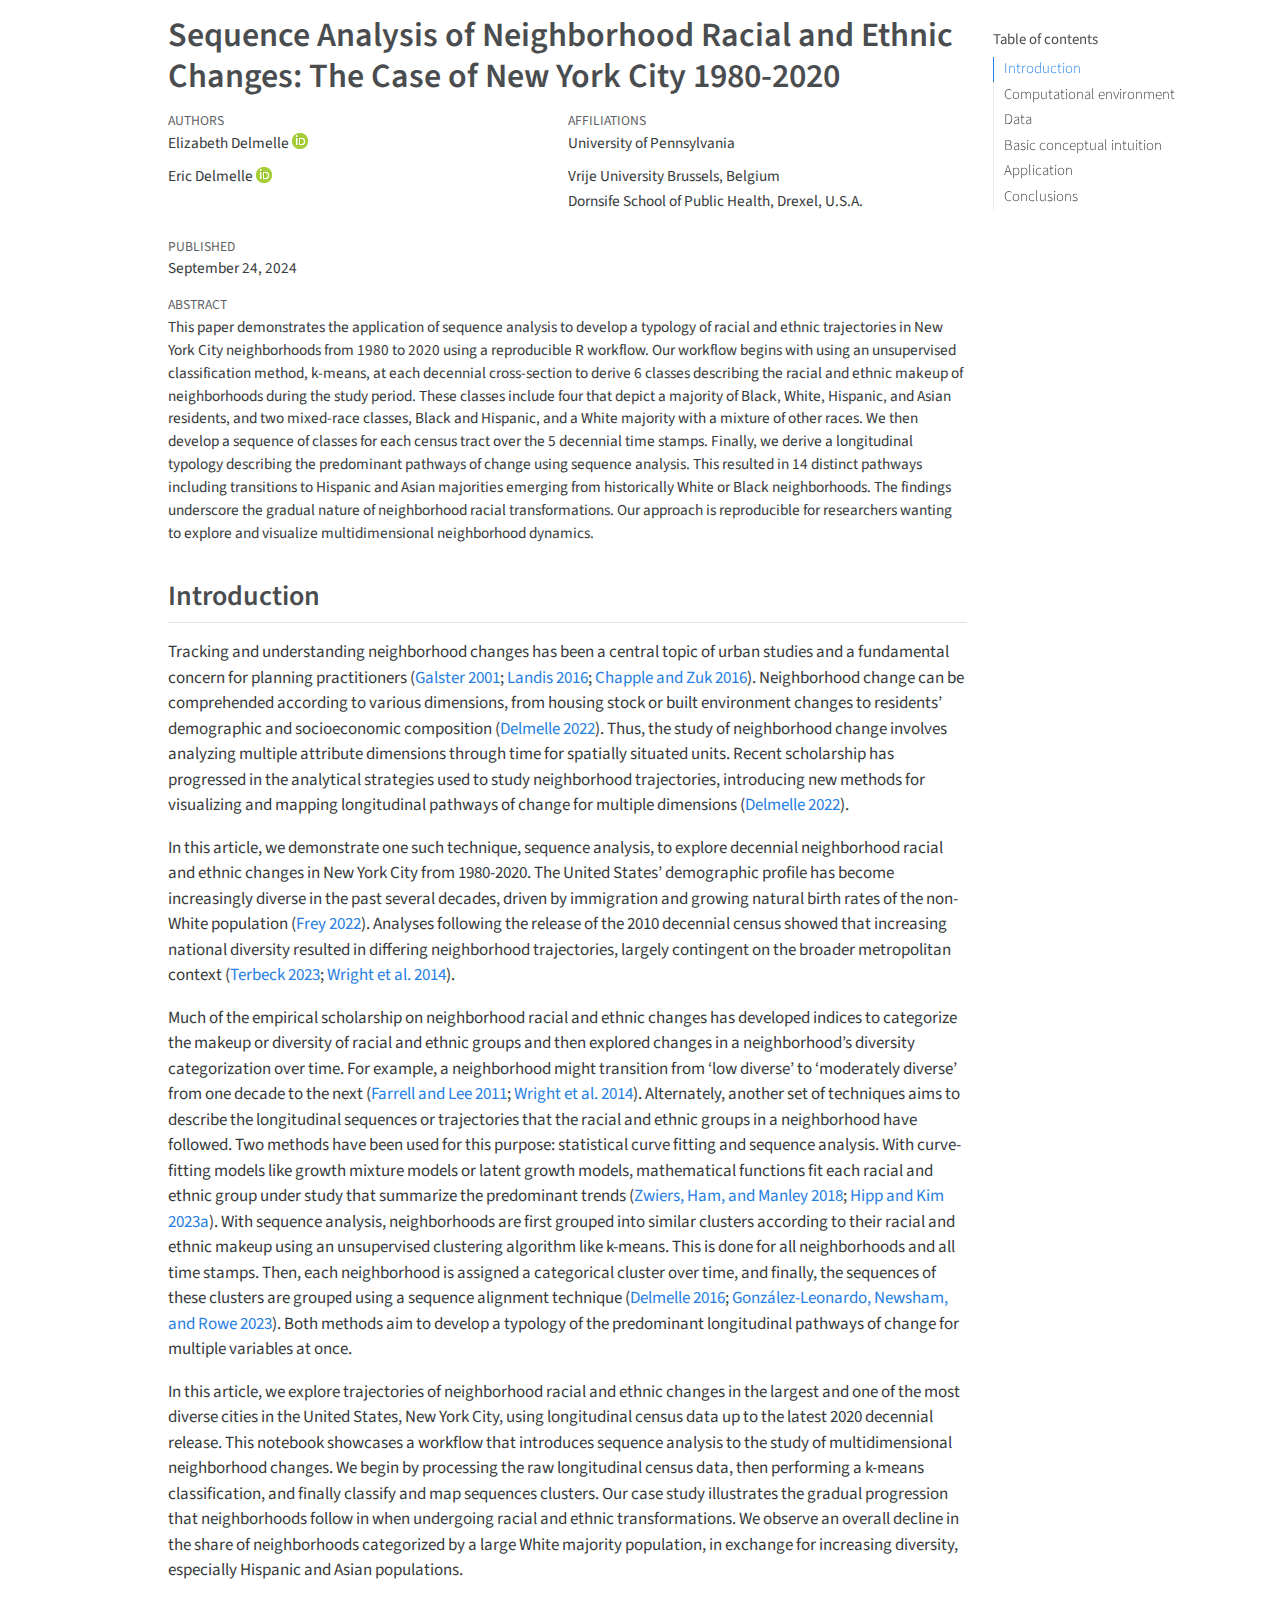
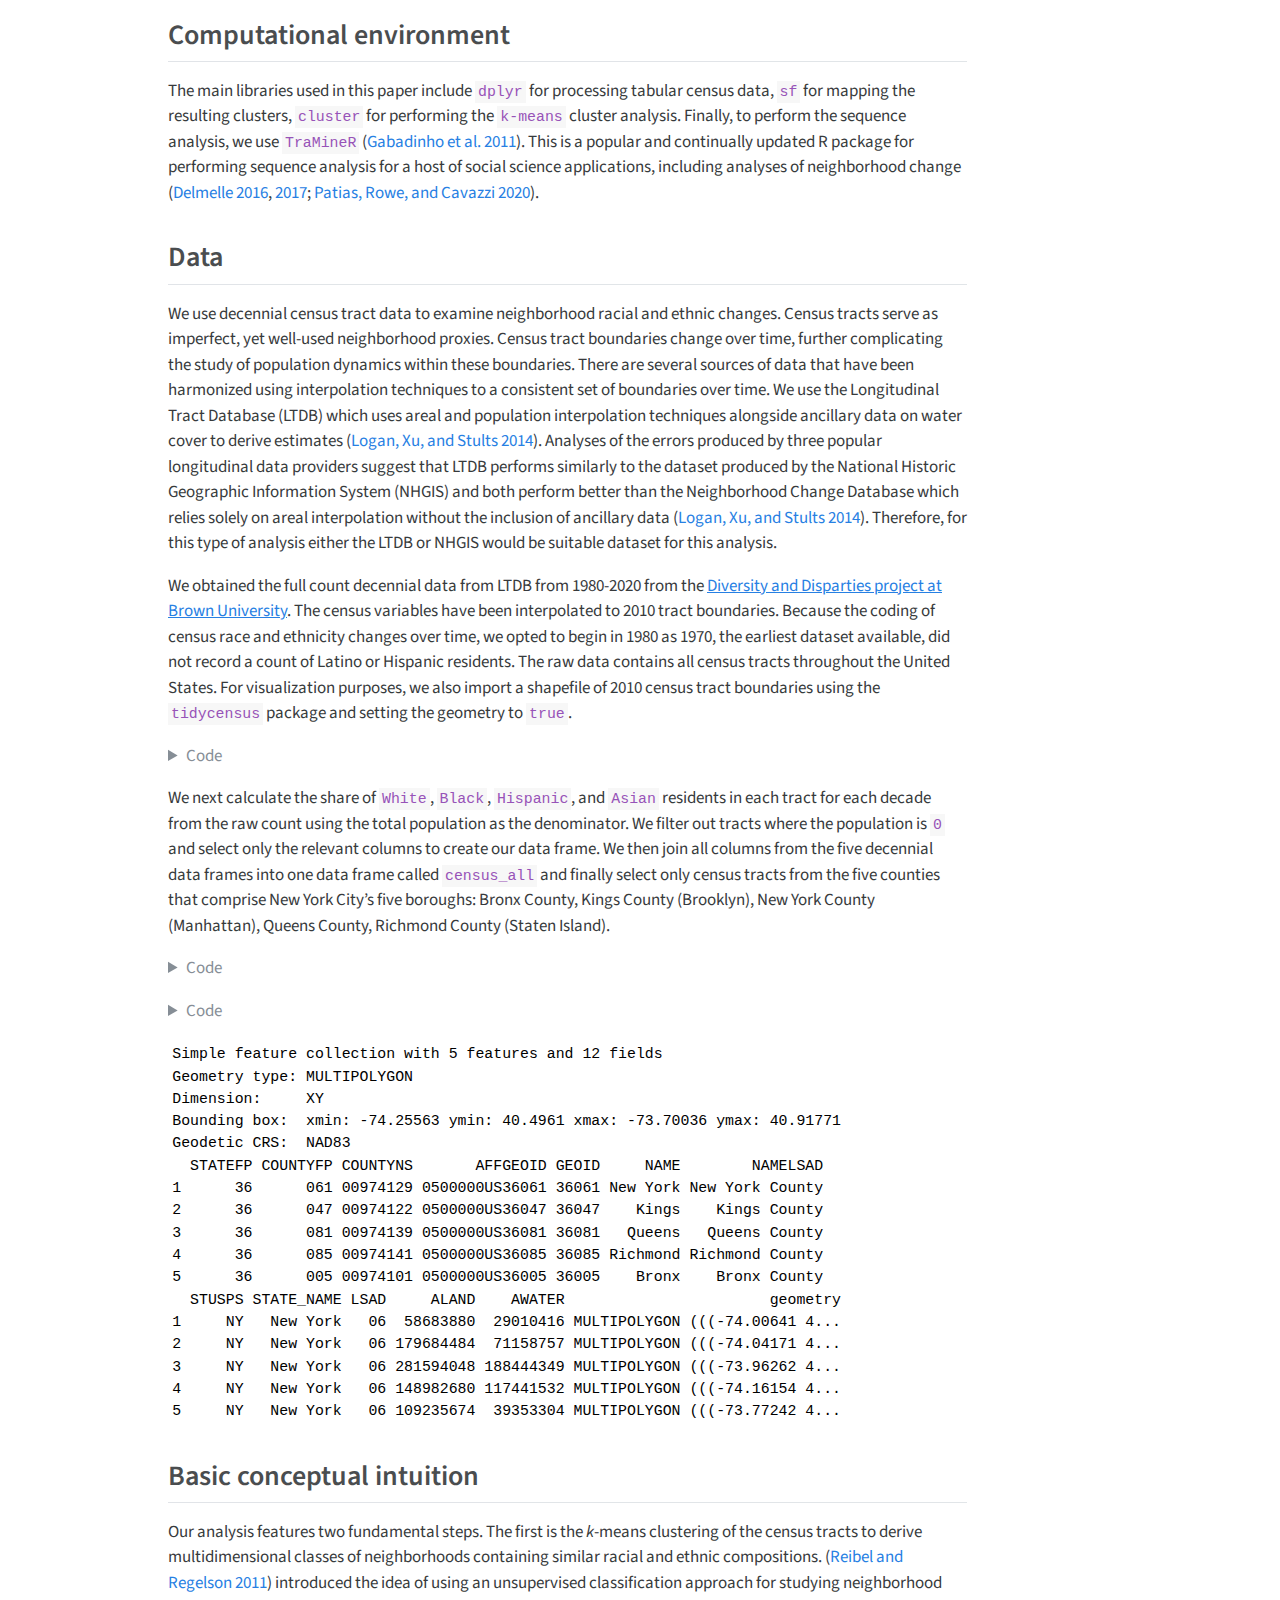
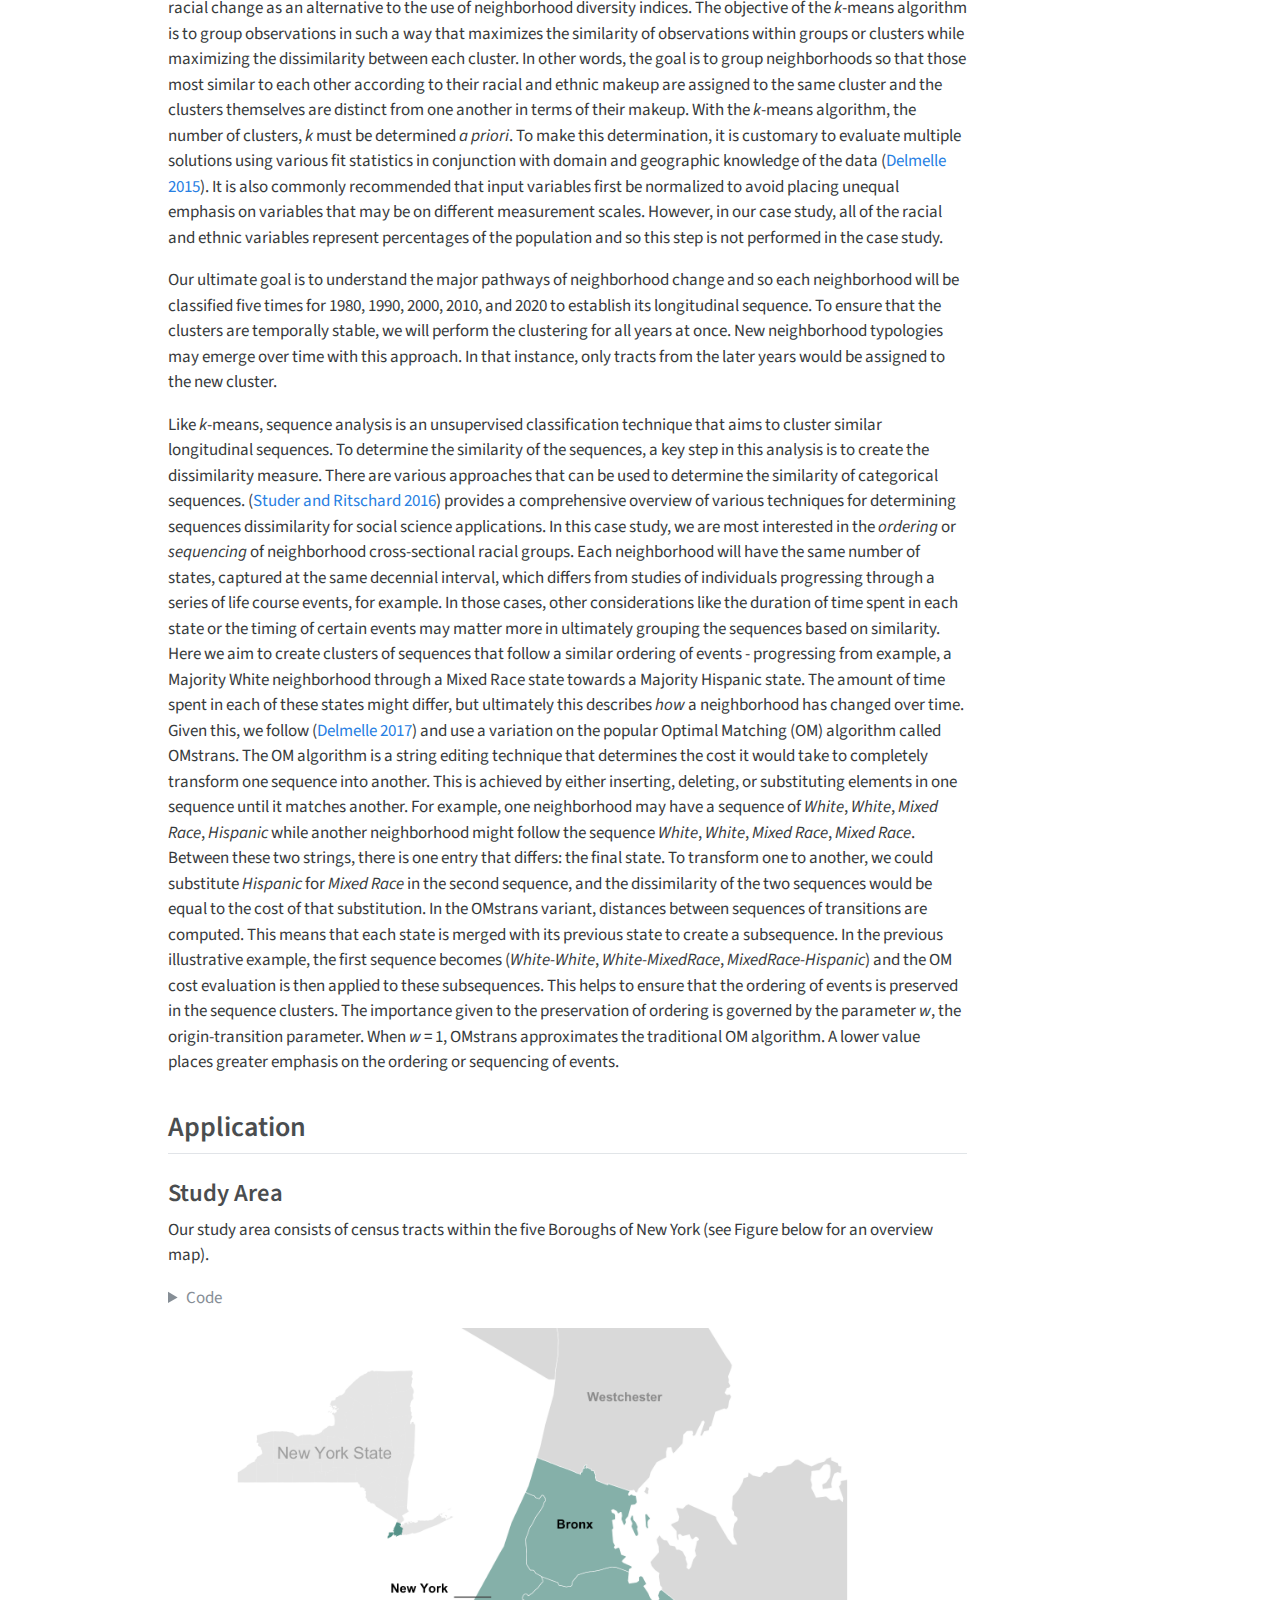
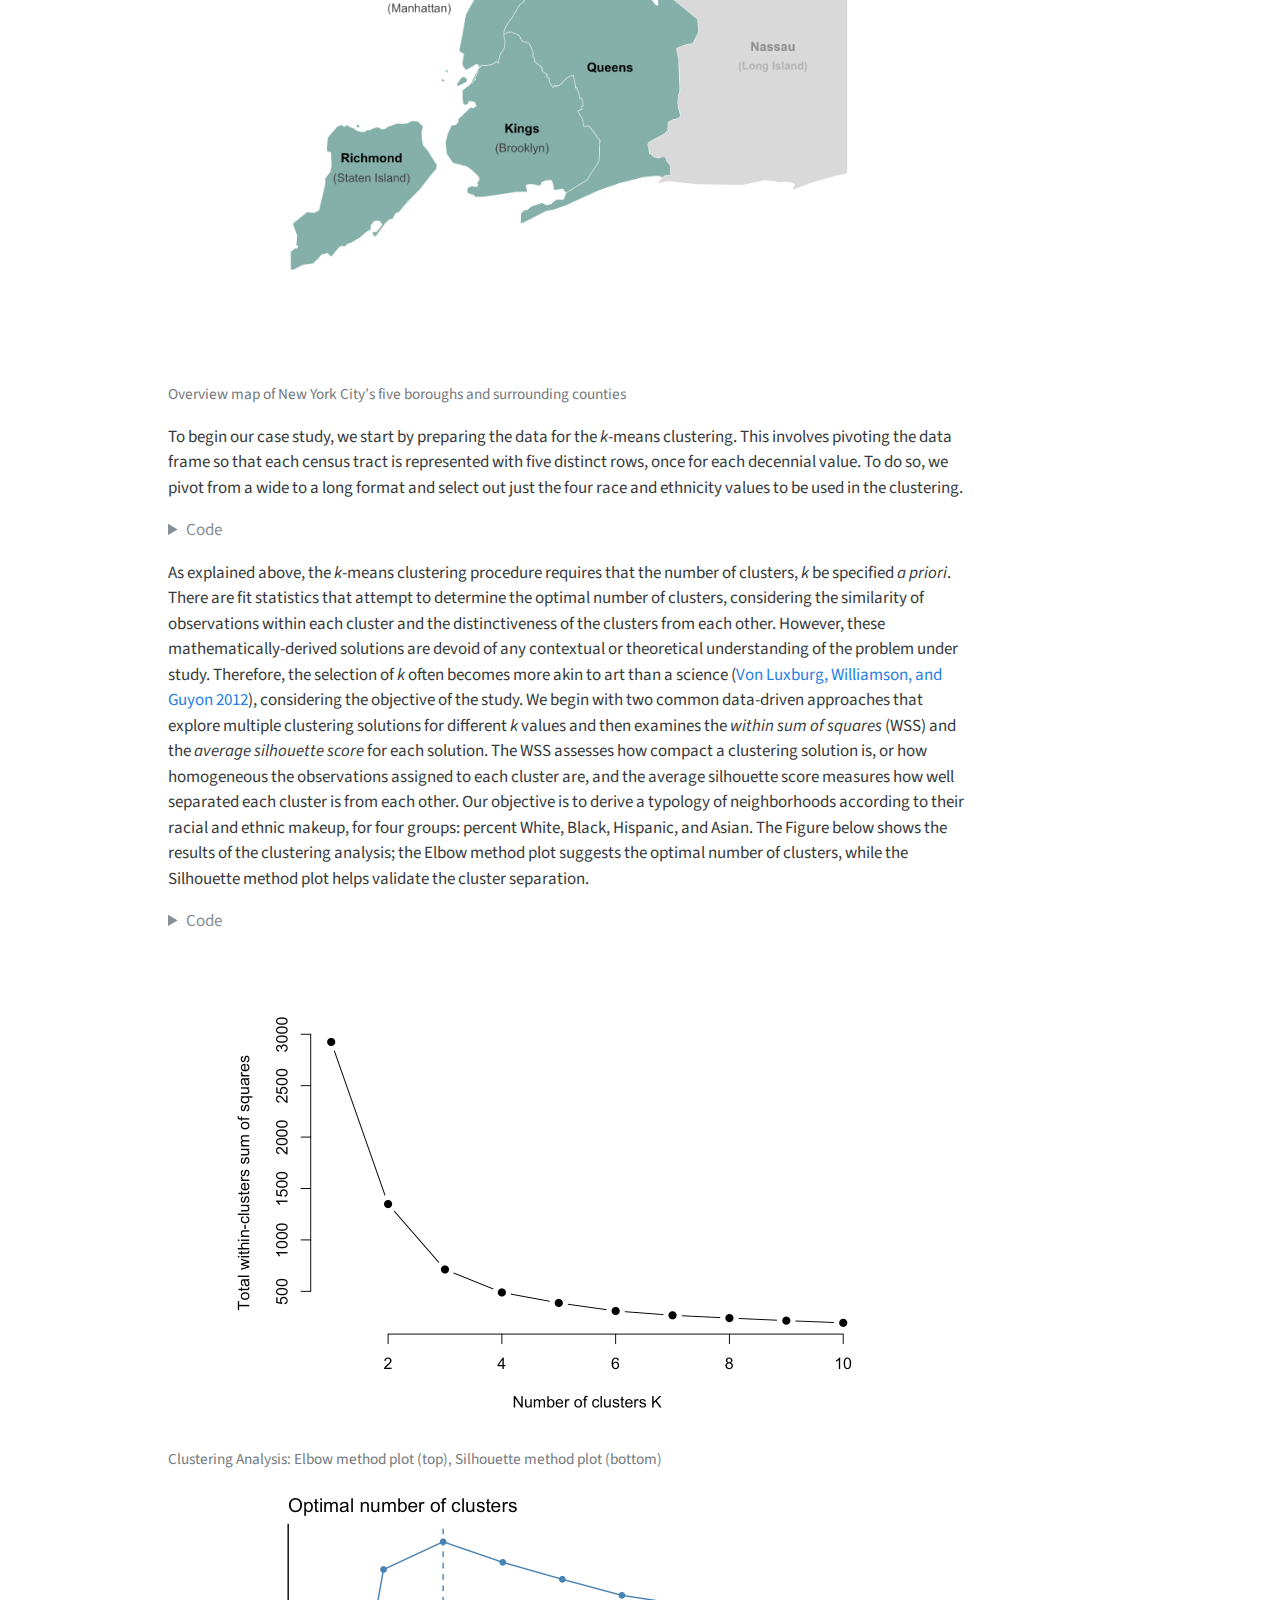
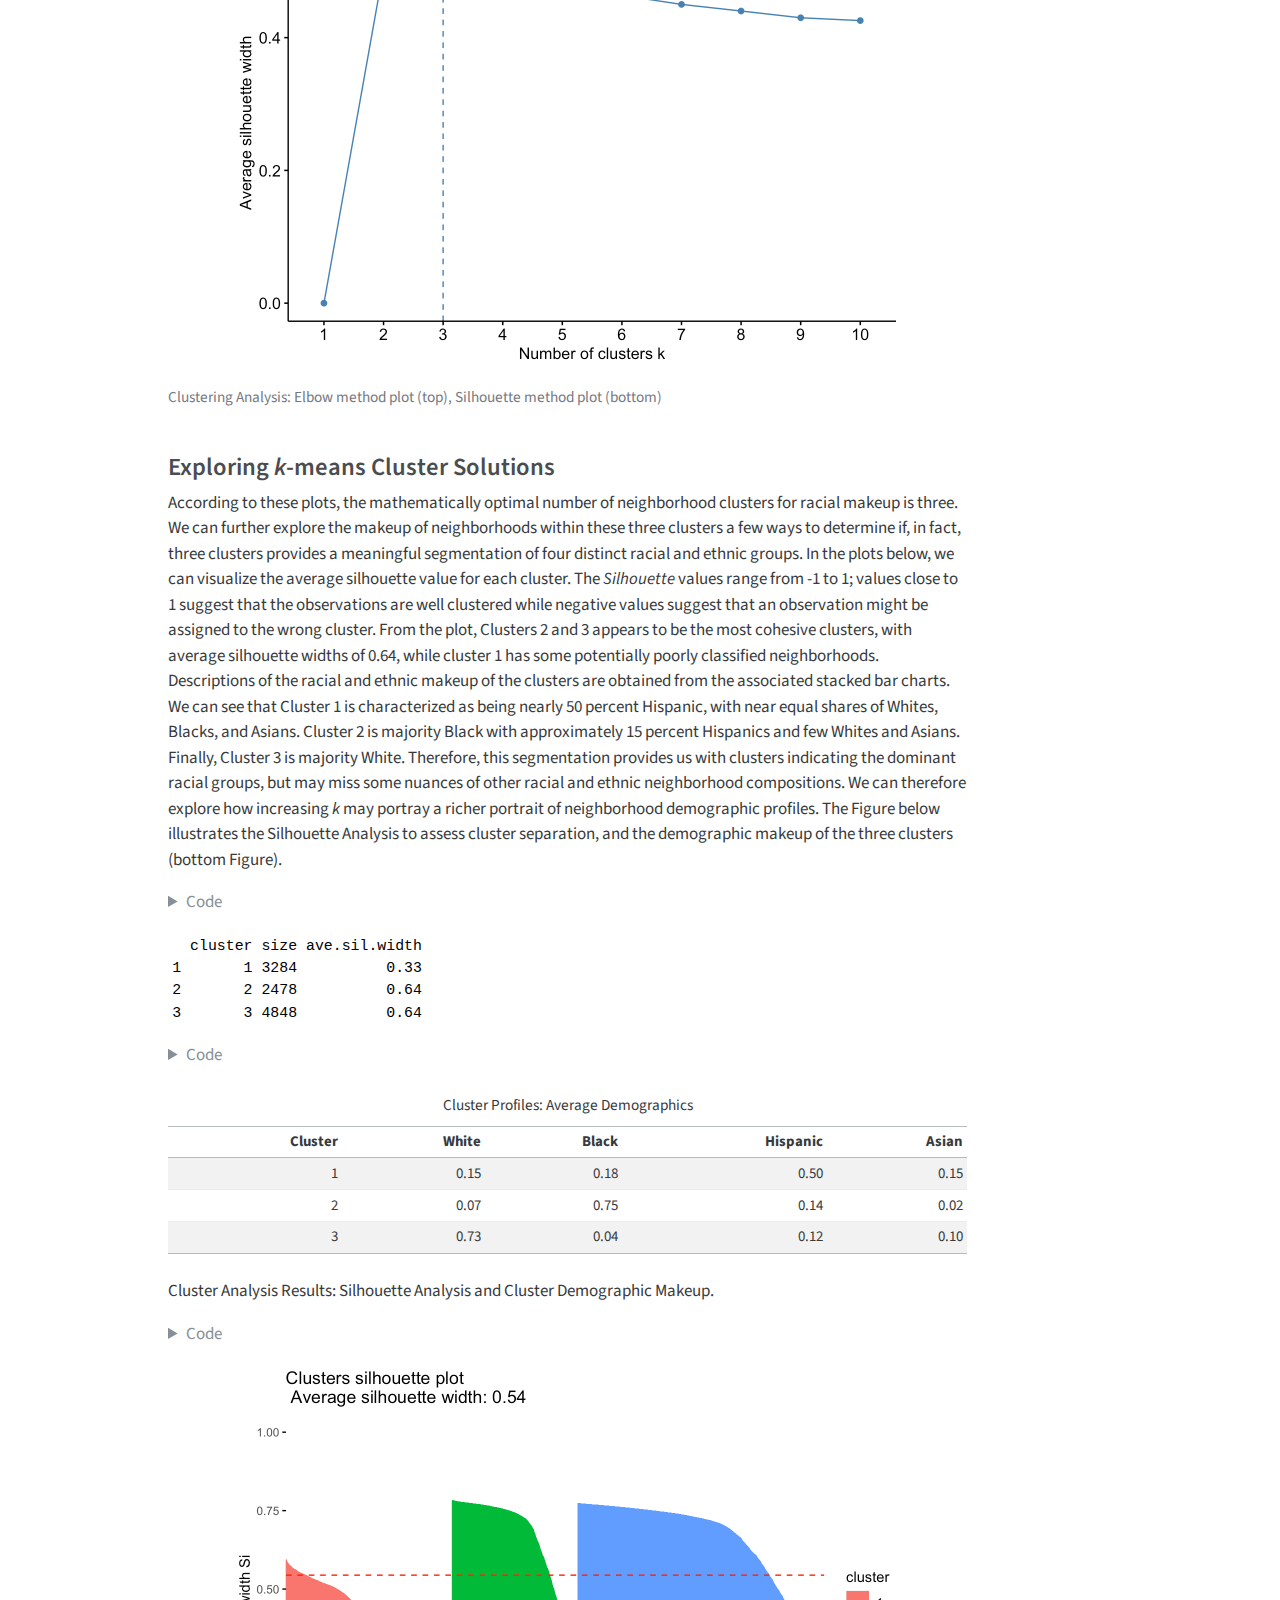
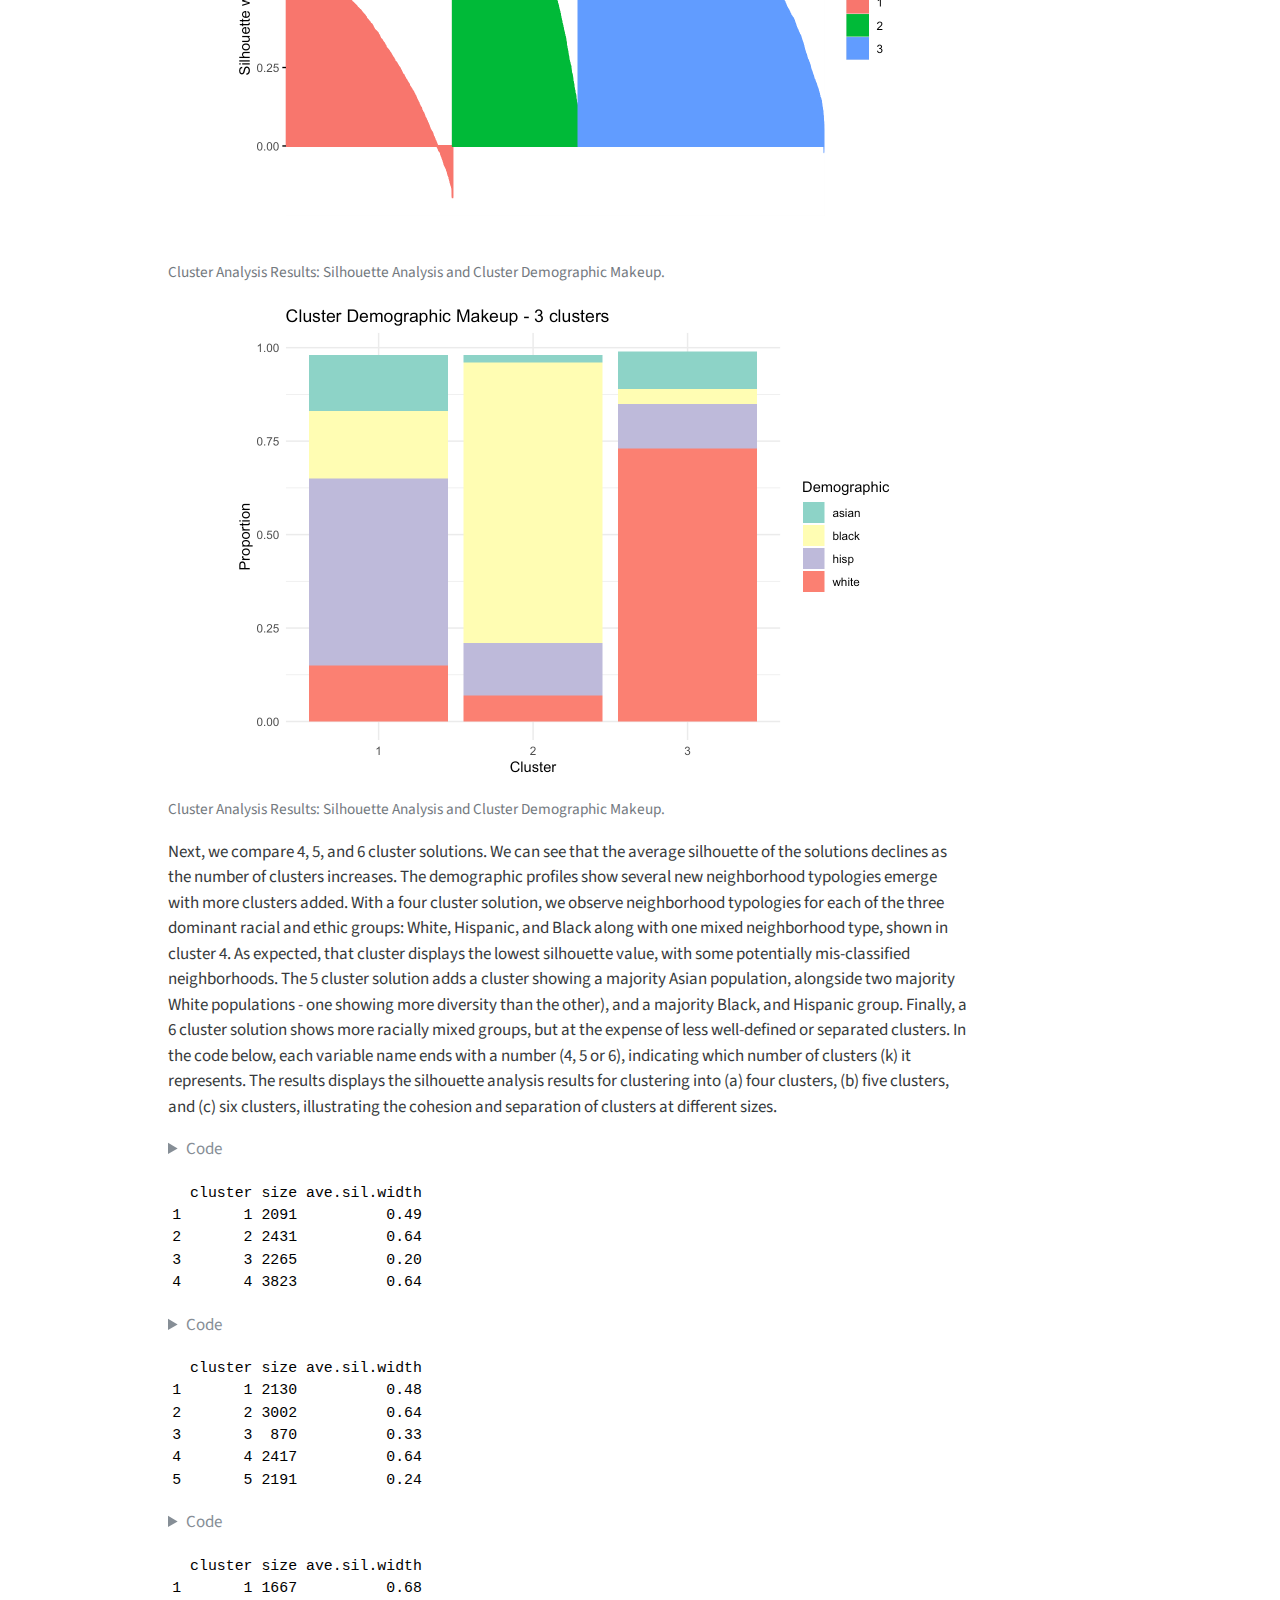
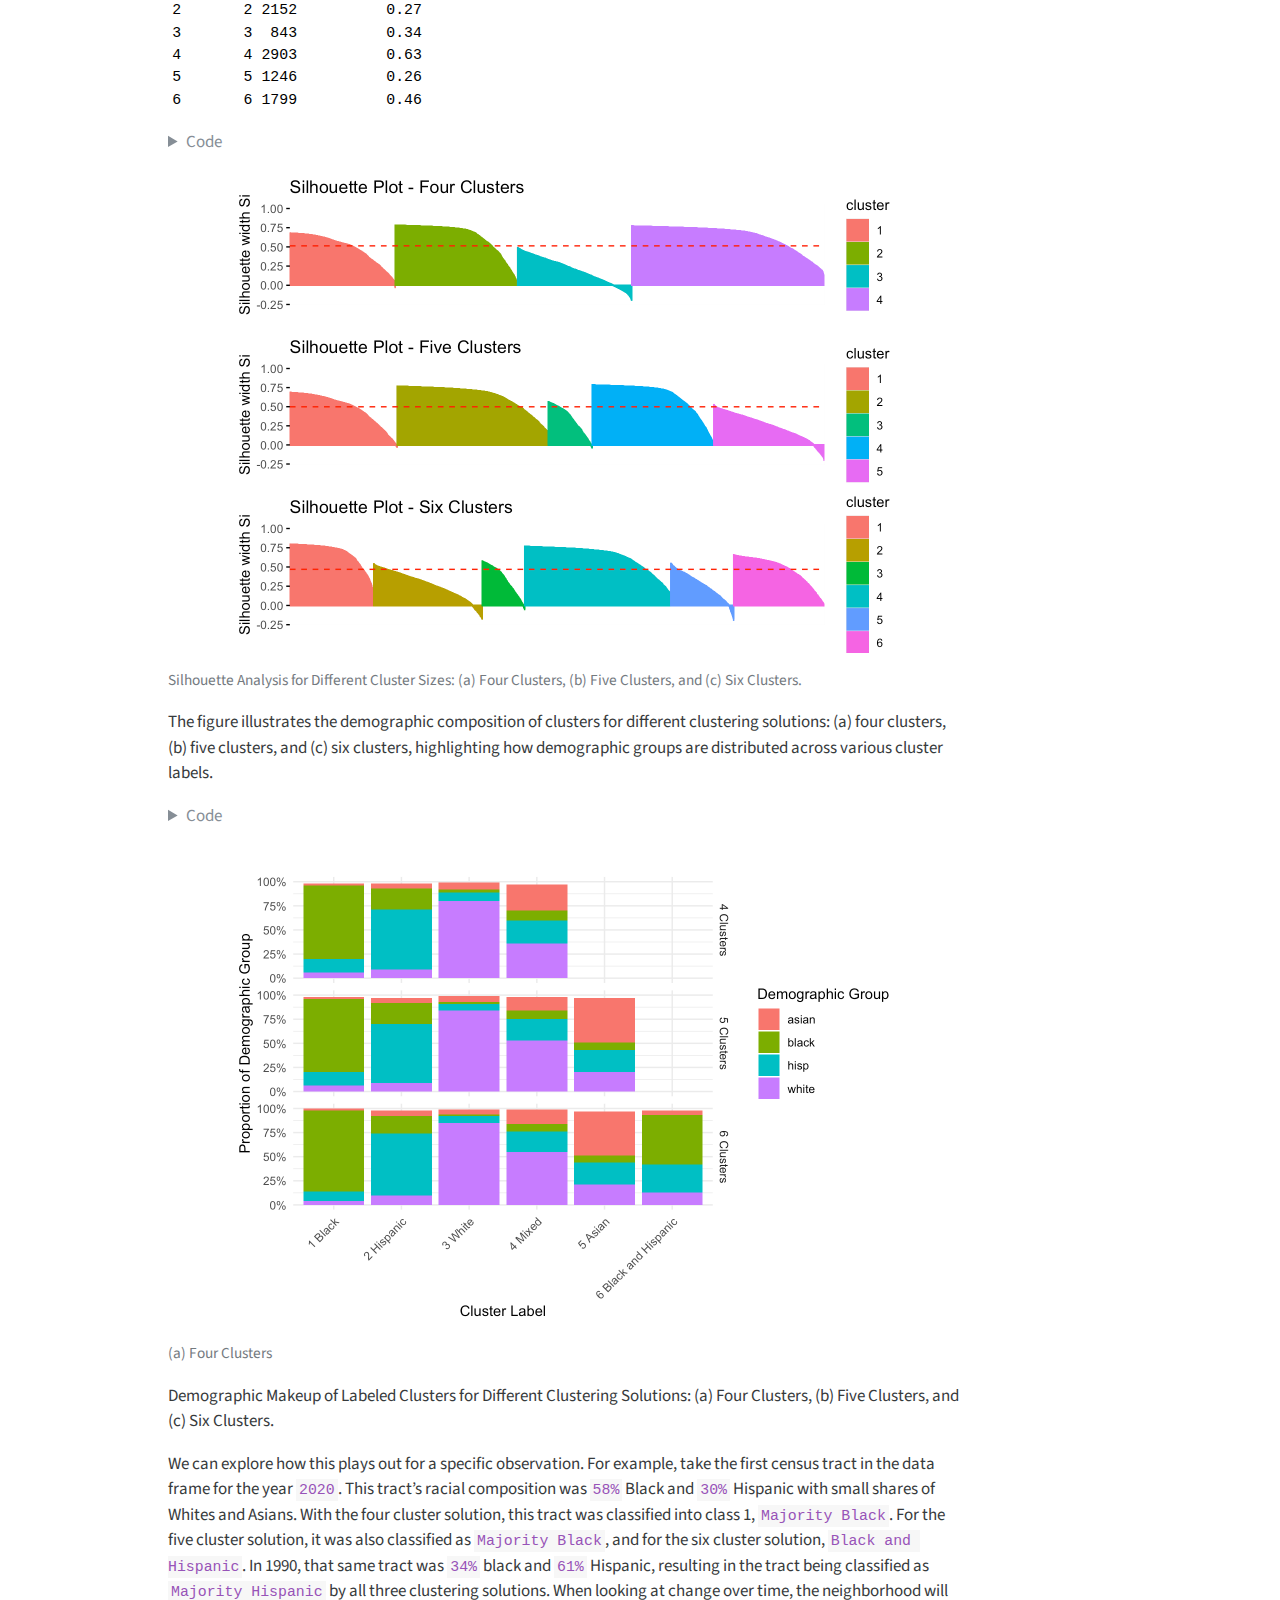
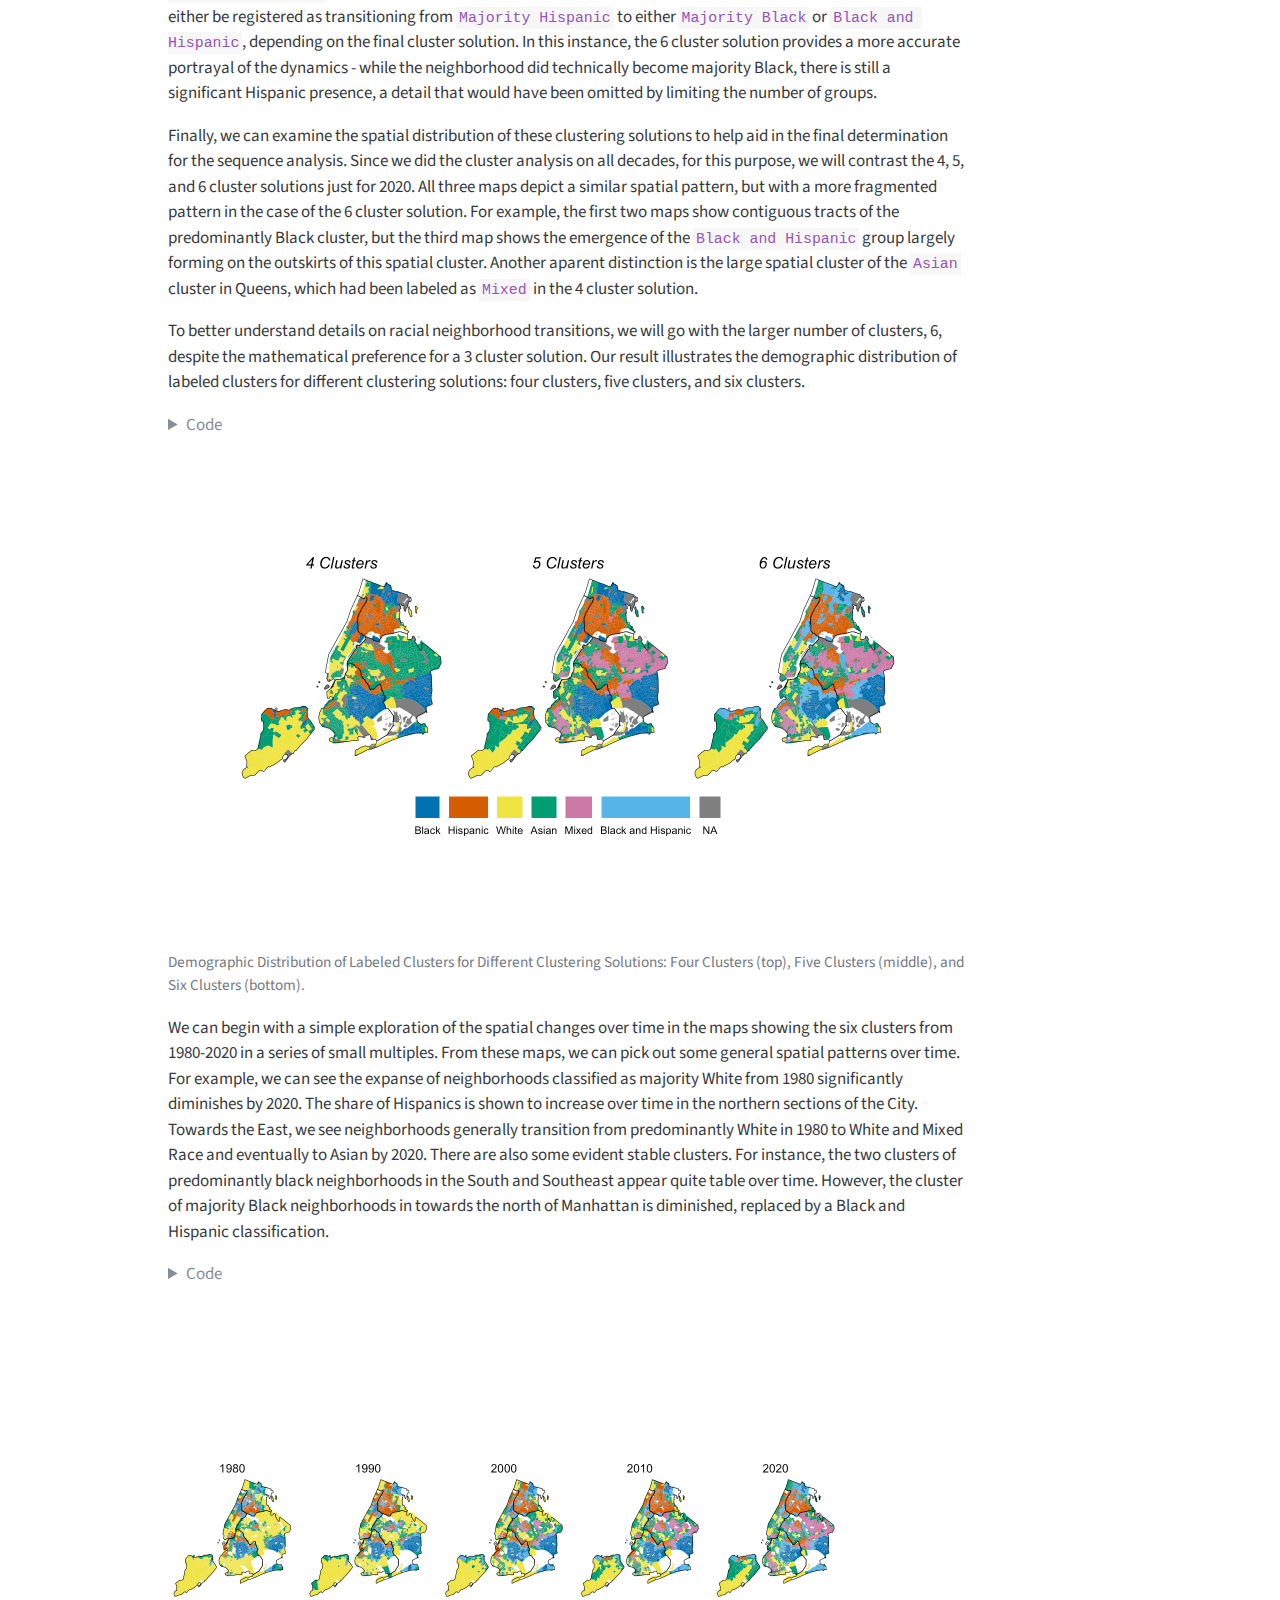
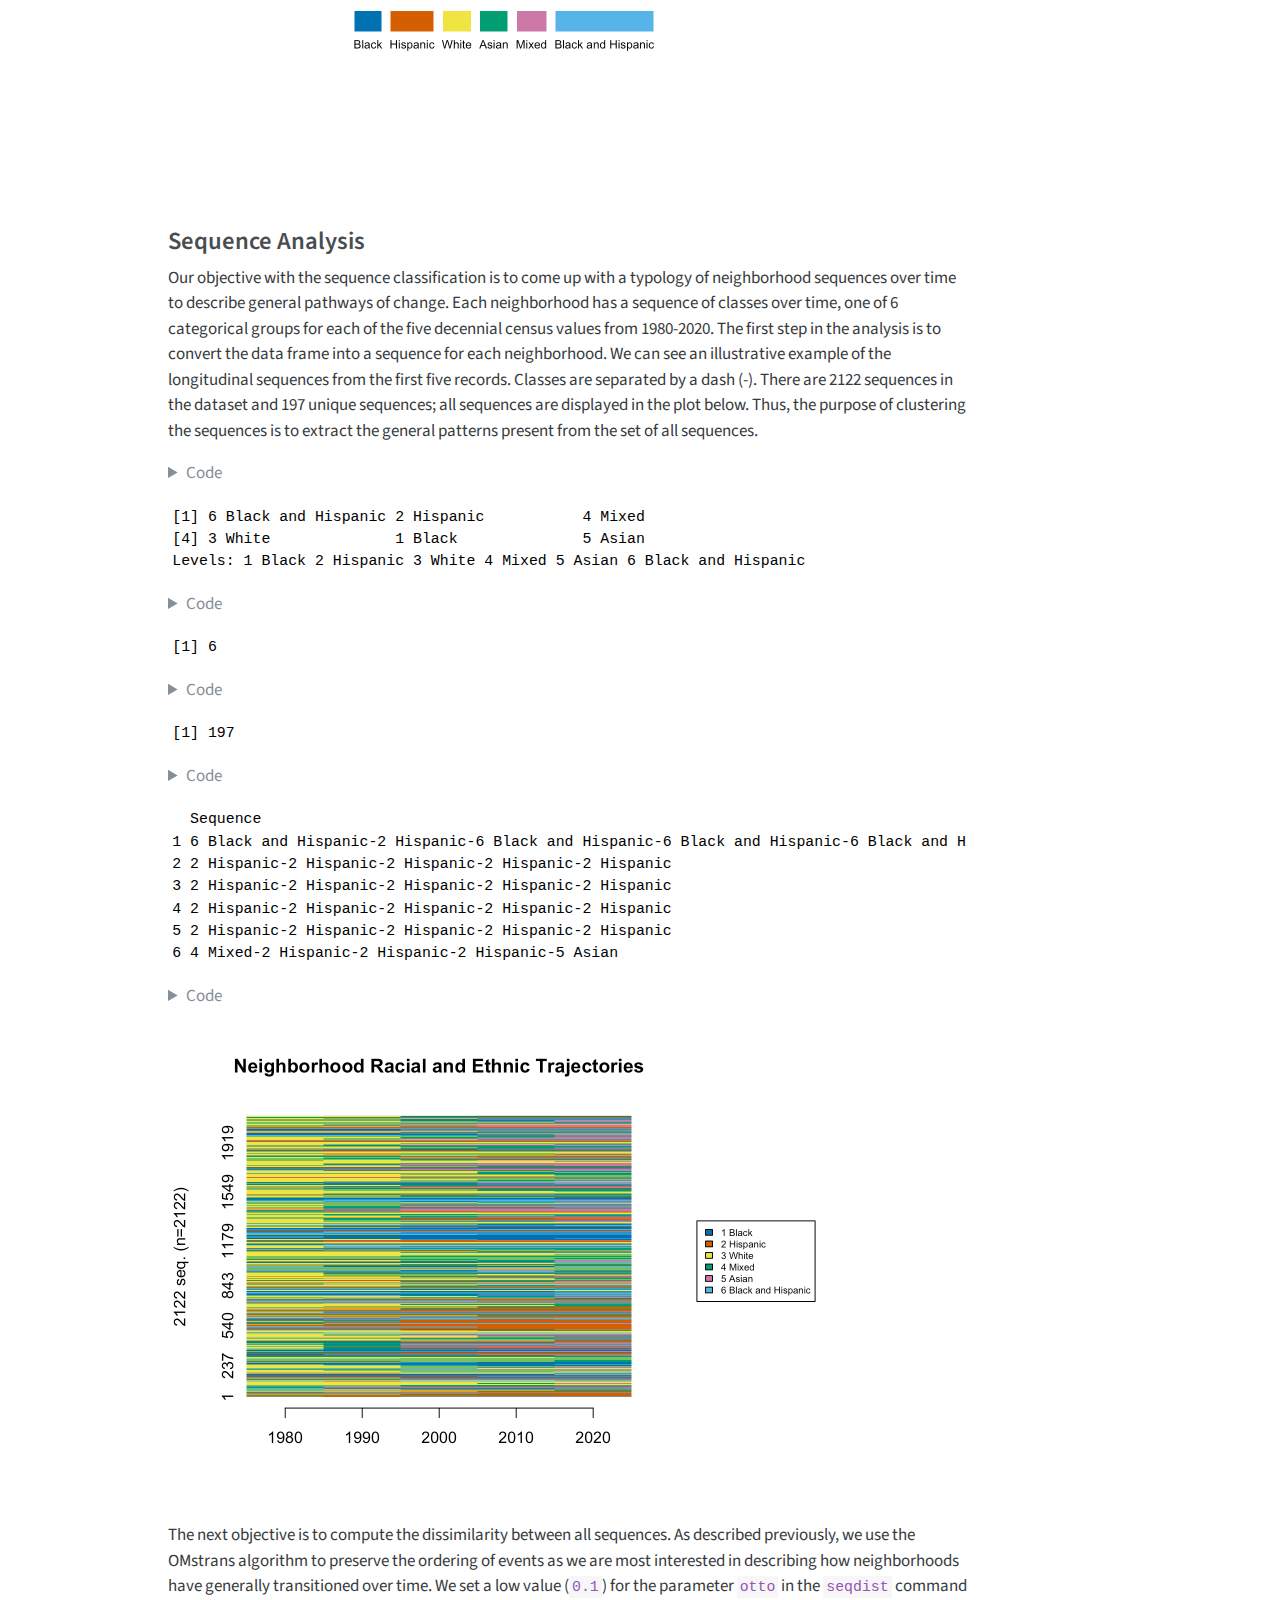
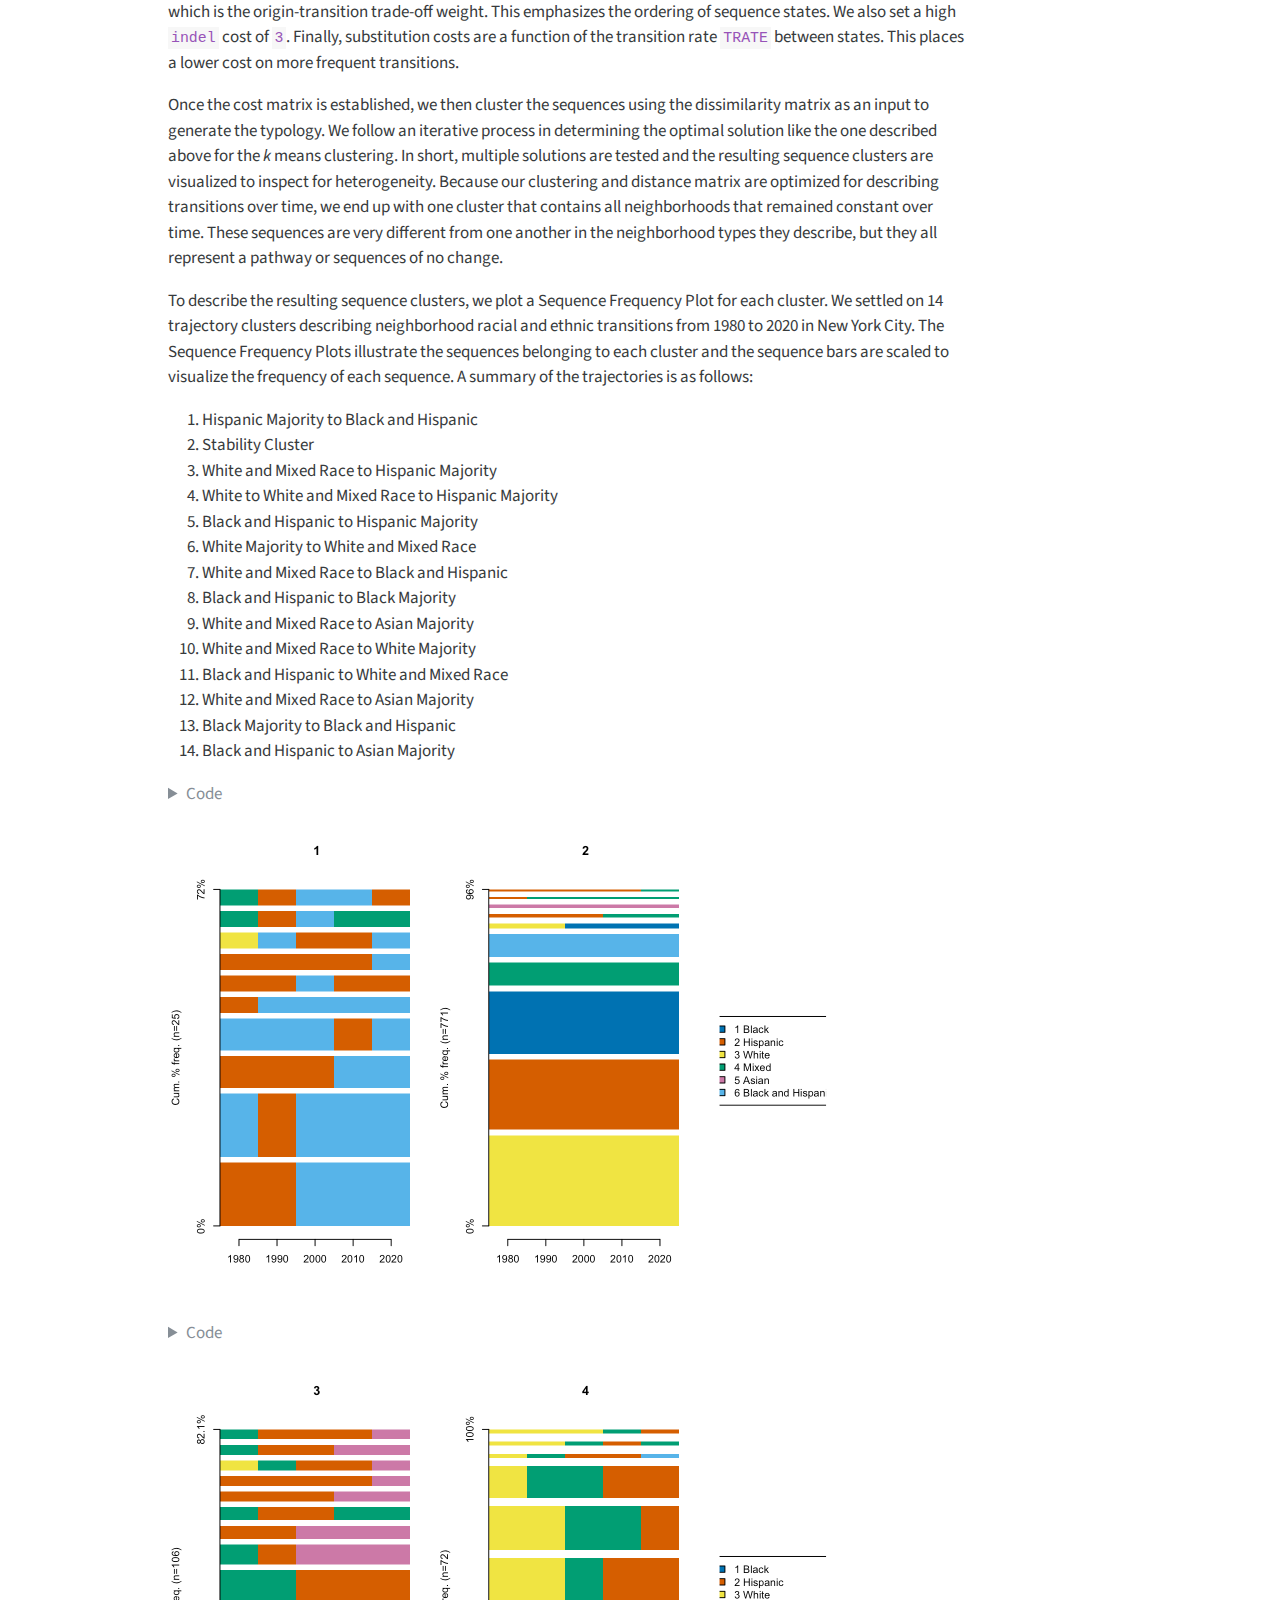
==== index.html @ 7c0b59a4 "~" ====
<!DOCTYPE html>
<html xmlns="http://www.w3.org/1999/xhtml" lang="en" xml:lang="en"><head>

<meta charset="utf-8">
<meta name="generator" content="quarto-1.3.450">

<meta name="viewport" content="width=device-width, initial-scale=1.0, user-scalable=yes">

<meta name="author" content="Elizabeth Delmelle">
<meta name="author" content="Eric Delmelle">
<meta name="dcterms.date" content="2024-09-24">
<meta name="keywords" content="sequence analysis, neighborhood change, New York City">

<title>Sequence Analysis of Neighborhood Racial and Ethnic Changes: The Case of New York City 1980-2020</title>
<style>
code{white-space: pre-wrap;}
span.smallcaps{font-variant: small-caps;}
div.columns{display: flex; gap: min(4vw, 1.5em);}
div.column{flex: auto; overflow-x: auto;}
div.hanging-indent{margin-left: 1.5em; text-indent: -1.5em;}
ul.task-list{list-style: none;}
ul.task-list li input[type="checkbox"] {
  width: 0.8em;
  margin: 0 0.8em 0.2em -1em; /* quarto-specific, see https://github.com/quarto-dev/quarto-cli/issues/4556 */ 
  vertical-align: middle;
}
/* CSS for syntax highlighting */
pre > code.sourceCode { white-space: pre; position: relative; }
pre > code.sourceCode > span { display: inline-block; line-height: 1.25; }
pre > code.sourceCode > span:empty { height: 1.2em; }
.sourceCode { overflow: visible; }
code.sourceCode > span { color: inherit; text-decoration: inherit; }
div.sourceCode { margin: 1em 0; }
pre.sourceCode { margin: 0; }
@media screen {
div.sourceCode { overflow: auto; }
}
@media print {
pre > code.sourceCode { white-space: pre-wrap; }
pre > code.sourceCode > span { text-indent: -5em; padding-left: 5em; }
}
pre.numberSource code
  { counter-reset: source-line 0; }
pre.numberSource code > span
  { position: relative; left: -4em; counter-increment: source-line; }
pre.numberSource code > span > a:first-child::before
  { content: counter(source-line);
    position: relative; left: -1em; text-align: right; vertical-align: baseline;
    border: none; display: inline-block;
    -webkit-touch-callout: none; -webkit-user-select: none;
    -khtml-user-select: none; -moz-user-select: none;
    -ms-user-select: none; user-select: none;
    padding: 0 4px; width: 4em;
  }
pre.numberSource { margin-left: 3em;  padding-left: 4px; }
div.sourceCode
  {   }
@media screen {
pre > code.sourceCode > span > a:first-child::before { text-decoration: underline; }
}
/* CSS for citations */
div.csl-bib-body { }
div.csl-entry {
  clear: both;
}
.hanging-indent div.csl-entry {
  margin-left:2em;
  text-indent:-2em;
}
div.csl-left-margin {
  min-width:2em;
  float:left;
}
div.csl-right-inline {
  margin-left:2em;
  padding-left:1em;
}
div.csl-indent {
  margin-left: 2em;
}</style>


<script src="index_files/libs/clipboard/clipboard.min.js"></script>
<script src="index_files/libs/quarto-html/quarto.js"></script>
<script src="index_files/libs/quarto-html/popper.min.js"></script>
<script src="index_files/libs/quarto-html/tippy.umd.min.js"></script>
<script src="index_files/libs/quarto-html/anchor.min.js"></script>
<link href="index_files/libs/quarto-html/tippy.css" rel="stylesheet">
<link href="index_files/libs/quarto-html/quarto-syntax-highlighting.css" rel="stylesheet" id="quarto-text-highlighting-styles">
<script src="index_files/libs/bootstrap/bootstrap.min.js"></script>
<link href="index_files/libs/bootstrap/bootstrap-icons.css" rel="stylesheet">
<link href="index_files/libs/bootstrap/bootstrap.min.css" rel="stylesheet" id="quarto-bootstrap" data-mode="light">


<link rel="stylesheet" href="styles.css">
</head>

<body>

<div id="quarto-content" class="page-columns page-rows-contents page-layout-article">
<div id="quarto-margin-sidebar" class="sidebar margin-sidebar">
  <nav id="TOC" role="doc-toc" class="toc-active">
    <h2 id="toc-title">Table of contents</h2>
   
  <ul>
  <li><a href="#sec-intro" id="toc-sec-intro" class="nav-link active" data-scroll-target="#sec-intro">Introduction</a></li>
  <li><a href="#sec-compEnv" id="toc-sec-compEnv" class="nav-link" data-scroll-target="#sec-compEnv">Computational environment</a></li>
  <li><a href="#sec-data" id="toc-sec-data" class="nav-link" data-scroll-target="#sec-data">Data</a></li>
  <li><a href="#sec-intuition" id="toc-sec-intuition" class="nav-link" data-scroll-target="#sec-intuition">Basic conceptual intuition</a></li>
  <li><a href="#sec-application" id="toc-sec-application" class="nav-link" data-scroll-target="#sec-application">Application</a>
  <ul class="collapse">
  <li><a href="#study-area" id="toc-study-area" class="nav-link" data-scroll-target="#study-area">Study Area</a></li>
  <li><a href="#exploring-k-means-cluster-solutions" id="toc-exploring-k-means-cluster-solutions" class="nav-link" data-scroll-target="#exploring-k-means-cluster-solutions">Exploring <em>k</em>-means Cluster Solutions</a></li>
  <li><a href="#sequence-analysis" id="toc-sequence-analysis" class="nav-link" data-scroll-target="#sequence-analysis">Sequence Analysis</a></li>
  </ul></li>
  <li><a href="#sec-conclusion" id="toc-sec-conclusion" class="nav-link" data-scroll-target="#sec-conclusion">Conclusions</a></li>
  </ul>
</nav>
</div>
<main class="content" id="quarto-document-content">

<header id="title-block-header" class="quarto-title-block default">
<div class="quarto-title">
<h1 class="title">Sequence Analysis of Neighborhood Racial and Ethnic Changes: The Case of New York City 1980-2020</h1>
</div>


<div class="quarto-title-meta-author">
  <div class="quarto-title-meta-heading">Authors</div>
  <div class="quarto-title-meta-heading">Affiliations</div>
  
    <div class="quarto-title-meta-contents">
    <p class="author">Elizabeth Delmelle <a href="https://orcid.org/0000-0003-3735-8359" class="quarto-title-author-orcid"> <img src="[data-uri]"></a></p>
  </div>
    <div class="quarto-title-meta-contents">
        <p class="affiliation">
            University of Pennsylvania
          </p>
      </div>
      <div class="quarto-title-meta-contents">
    <p class="author">Eric Delmelle <a href="https://orcid.org/0000-0002-5117-2238" class="quarto-title-author-orcid"> <img src="[data-uri]"></a></p>
  </div>
    <div class="quarto-title-meta-contents">
        <p class="affiliation">
            Vrije University Brussels, Belgium
          </p>
        <p class="affiliation">
            Dornsife School of Public Health, Drexel, U.S.A.
          </p>
      </div>
    </div>

<div class="quarto-title-meta">

      
    <div>
    <div class="quarto-title-meta-heading">Published</div>
    <div class="quarto-title-meta-contents">
      <p class="date">September 24, 2024</p>
    </div>
  </div>
  
    
  </div>
  
<div>
  <div class="abstract">
    <div class="abstract-title">Abstract</div>
    <p>This paper demonstrates the application of sequence analysis to develop a typology of racial and ethnic trajectories in New York City neighborhoods from 1980 to 2020 using a reproducible R workflow. Our workflow begins with using an unsupervised classification method, k-means, at each decennial cross-section to derive 6 classes describing the racial and ethnic makeup of neighborhoods during the study period. These classes include four that depict a majority of Black, White, Hispanic, and Asian residents, and two mixed-race classes, Black and Hispanic, and a White majority with a mixture of other races. We then develop a sequence of classes for each census tract over the 5 decennial time stamps. Finally, we derive a longitudinal typology describing the predominant pathways of change using sequence analysis. This resulted in 14 distinct pathways including transitions to Hispanic and Asian majorities emerging from historically White or Black neighborhoods. The findings underscore the gradual nature of neighborhood racial transformations. Our approach is reproducible for researchers wanting to explore and visualize multidimensional neighborhood dynamics.</p>
  </div>
</div>

</header>

<section id="sec-intro" class="level2">
<h2 class="anchored" data-anchor-id="sec-intro">Introduction</h2>
<p>Tracking and understanding neighborhood changes has been a central topic of urban studies and a fundamental concern for planning practitioners <span class="citation" data-cites="Galster2001 Landis2016 ChappleZuk2016">(<a href="#ref-Galster2001" role="doc-biblioref">Galster 2001</a>; <a href="#ref-Landis2016" role="doc-biblioref">Landis 2016</a>; <a href="#ref-ChappleZuk2016" role="doc-biblioref">Chapple and Zuk 2016</a>)</span>. Neighborhood change can be comprehended according to various dimensions, from housing stock or built environment changes to residents’ demographic and socioeconomic composition <span class="citation" data-cites="Delmelle2022">(<a href="#ref-Delmelle2022" role="doc-biblioref">Delmelle 2022</a>)</span>. Thus, the study of neighborhood change involves analyzing multiple attribute dimensions through time for spatially situated units. Recent scholarship has progressed in the analytical strategies used to study neighborhood trajectories, introducing new methods for visualizing and mapping longitudinal pathways of change for multiple dimensions <span class="citation" data-cites="Delmelle2022">(<a href="#ref-Delmelle2022" role="doc-biblioref">Delmelle 2022</a>)</span>.</p>
<p>In this article, we demonstrate one such technique, sequence analysis, to explore decennial neighborhood racial and ethnic changes in New York City from 1980-2020. The United States’ demographic profile has become increasingly diverse in the past several decades, driven by immigration and growing natural birth rates of the non-White population <span class="citation" data-cites="frey2022new">(<a href="#ref-frey2022new" role="doc-biblioref">Frey 2022</a>)</span>. Analyses following the release of the 2010 decennial census showed that increasing national diversity resulted in differing neighborhood trajectories, largely contingent on the broader metropolitan context <span class="citation" data-cites="Terbeck2023 Wright2014">(<a href="#ref-Terbeck2023" role="doc-biblioref">Terbeck 2023</a>; <a href="#ref-Wright2014" role="doc-biblioref">Wright et al. 2014</a>)</span>.</p>
<p>Much of the empirical scholarship on neighborhood racial and ethnic changes has developed indices to categorize the makeup or diversity of racial and ethnic groups and then explored changes in a neighborhood’s diversity categorization over time. For example, a neighborhood might transition from ‘low diverse’ to ‘moderately diverse’ from one decade to the next <span class="citation" data-cites="farrell2011racial Wright2014">(<a href="#ref-farrell2011racial" role="doc-biblioref">Farrell and Lee 2011</a>; <a href="#ref-Wright2014" role="doc-biblioref">Wright et al. 2014</a>)</span>. Alternately, another set of techniques aims to describe the longitudinal sequences or trajectories that the racial and ethnic groups in a neighborhood have followed. Two methods have been used for this purpose: statistical curve fitting and sequence analysis. With curve-fitting models like growth mixture models or latent growth models, mathematical functions fit each racial and ethnic group under study that summarize the predominant trends <span class="citation" data-cites="Zwiers2018 HippKim2023">(<a href="#ref-Zwiers2018" role="doc-biblioref">Zwiers, Ham, and Manley 2018</a>; <a href="#ref-HippKim2023" role="doc-biblioref">Hipp and Kim 2023a</a>)</span>. With sequence analysis, neighborhoods are first grouped into similar clusters according to their racial and ethnic makeup using an unsupervised clustering algorithm like k-means. This is done for all neighborhoods and all time stamps. Then, each neighborhood is assigned a categorical cluster over time, and finally, the sequences of these clusters are grouped using a sequence alignment technique <span class="citation" data-cites="Delmelle2016 GonzalezLeonardo2023">(<a href="#ref-Delmelle2016" role="doc-biblioref">Delmelle 2016</a>; <a href="#ref-GonzalezLeonardo2023" role="doc-biblioref">González‐Leonardo, Newsham, and Rowe 2023</a>)</span>. Both methods aim to develop a typology of the predominant longitudinal pathways of change for multiple variables at once.</p>
<p>In this article, we explore trajectories of neighborhood racial and ethnic changes in the largest and one of the most diverse cities in the United States, New York City, using longitudinal census data up to the latest 2020 decennial release. This notebook showcases a workflow that introduces sequence analysis to the study of multidimensional neighborhood changes. We begin by processing the raw longitudinal census data, then performing a k-means classification, and finally classify and map sequences clusters. Our case study illustrates the gradual progression that neighborhoods follow in when undergoing racial and ethnic transformations. We observe an overall decline in the share of neighborhoods categorized by a large White majority population, in exchange for increasing diversity, especially Hispanic and Asian populations.</p>
</section>
<section id="sec-compEnv" class="level2">
<h2 class="anchored" data-anchor-id="sec-compEnv">Computational environment</h2>
<p>The main libraries used in this paper include <code>dplyr</code> for processing tabular census data, <code>sf</code> for mapping the resulting clusters, <code>cluster</code> for performing the <code>k-means</code> cluster analysis. Finally, to perform the sequence analysis, we use <code>TraMineR</code> <span class="citation" data-cites="gabadinho2011analyzing">(<a href="#ref-gabadinho2011analyzing" role="doc-biblioref">Gabadinho et al. 2011</a>)</span>. This is a popular and continually updated R package for performing sequence analysis for a host of social science applications, including analyses of neighborhood change <span class="citation" data-cites="Delmelle2016 delmelle2017differentiating patias2020scalable">(<a href="#ref-Delmelle2016" role="doc-biblioref">Delmelle 2016</a>, <a href="#ref-delmelle2017differentiating" role="doc-biblioref">2017</a>; <a href="#ref-patias2020scalable" role="doc-biblioref">Patias, Rowe, and Cavazzi 2020</a>)</span>.</p>
</section>
<section id="sec-data" class="level2">
<h2 class="anchored" data-anchor-id="sec-data">Data</h2>
<p>We use decennial census tract data to examine neighborhood racial and ethnic changes. Census tracts serve as imperfect, yet well-used neighborhood proxies. Census tract boundaries change over time, further complicating the study of population dynamics within these boundaries. There are several sources of data that have been harmonized using interpolation techniques to a consistent set of boundaries over time. We use the Longitudinal Tract Database (LTDB) which uses areal and population interpolation techniques alongside ancillary data on water cover to derive estimates <span class="citation" data-cites="logan2014interpolating">(<a href="#ref-logan2014interpolating" role="doc-biblioref">Logan, Xu, and Stults 2014</a>)</span>. Analyses of the errors produced by three popular longitudinal data providers suggest that LTDB performs similarly to the dataset produced by the National Historic Geographic Information System (NHGIS) and both perform better than the Neighborhood Change Database which relies solely on areal interpolation without the inclusion of ancillary data <span class="citation" data-cites="logan2014interpolating">(<a href="#ref-logan2014interpolating" role="doc-biblioref">Logan, Xu, and Stults 2014</a>)</span>. Therefore, for this type of analysis either the LTDB or NHGIS would be suitable dataset for this analysis.</p>
<p>We obtained the full count decennial data from LTDB from 1980-2020 from the <a href="https://s4.ad.brown.edu/projects/diversity/Researcher/LTBDDload/DataList.aspx">Diversity and Disparties project at Brown University</a>. The census variables have been interpolated to 2010 tract boundaries. Because the coding of census race and ethnicity changes over time, we opted to begin in 1980 as 1970, the earliest dataset available, did not record a count of Latino or Hispanic residents. The raw data contains all census tracts throughout the United States. For visualization purposes, we also import a shapefile of 2010 census tract boundaries using the <code>tidycensus</code> package and setting the geometry to <code>true</code>.</p>
<div class="cell" data-hash="index_cache/html/importdata_e18dee84affb228d4dcd513596fc6102">
<details>
<summary>Code</summary>
<div class="sourceCode cell-code" id="cb1"><pre class="sourceCode r code-with-copy"><code class="sourceCode r"><span id="cb1-1"><a href="#cb1-1" aria-hidden="true" tabindex="-1"></a><span class="fu">setwd</span>(<span class="fu">here</span>())  <span class="co">#current working directory</span></span>
<span id="cb1-2"><a href="#cb1-2" aria-hidden="true" tabindex="-1"></a></span>
<span id="cb1-3"><a href="#cb1-3" aria-hidden="true" tabindex="-1"></a><span class="co">#csv tables for longitudinal data</span></span>
<span id="cb1-4"><a href="#cb1-4" aria-hidden="true" tabindex="-1"></a>census20<span class="ot">&lt;-</span> <span class="fu">read.csv</span>(<span class="st">"data/ltdb_std_2020_fullcount.csv"</span>)</span>
<span id="cb1-5"><a href="#cb1-5" aria-hidden="true" tabindex="-1"></a>census10<span class="ot">&lt;-</span> <span class="fu">read.csv</span>(<span class="st">"data/LTDB_Std_2010_fullcount.csv"</span>)</span>
<span id="cb1-6"><a href="#cb1-6" aria-hidden="true" tabindex="-1"></a>census00<span class="ot">&lt;-</span> <span class="fu">read.csv</span>(<span class="st">"data/LTDB_Std_2000_fullcount.csv"</span>)</span>
<span id="cb1-7"><a href="#cb1-7" aria-hidden="true" tabindex="-1"></a>census90<span class="ot">&lt;-</span> <span class="fu">read.csv</span>(<span class="st">"data/LTDB_Std_1990_fullcount.csv"</span>)</span>
<span id="cb1-8"><a href="#cb1-8" aria-hidden="true" tabindex="-1"></a>census80<span class="ot">&lt;-</span> <span class="fu">read.csv</span>(<span class="st">"data/LTDB_Std_1980_fullcount.csv"</span>)</span>
<span id="cb1-9"><a href="#cb1-9" aria-hidden="true" tabindex="-1"></a></span>
<span id="cb1-10"><a href="#cb1-10" aria-hidden="true" tabindex="-1"></a><span class="co">#geometry data</span></span>
<span id="cb1-11"><a href="#cb1-11" aria-hidden="true" tabindex="-1"></a><span class="co">#filter for NYC counties (5 boroughs)</span></span>
<span id="cb1-12"><a href="#cb1-12" aria-hidden="true" tabindex="-1"></a>nyc_counties <span class="ot">&lt;-</span> <span class="fu">c</span>(<span class="st">"Kings"</span>, <span class="st">"Queens"</span>, <span class="st">"New York"</span>, <span class="st">"Richmond"</span>, <span class="st">"Bronx"</span>)</span>
<span id="cb1-13"><a href="#cb1-13" aria-hidden="true" tabindex="-1"></a>tract <span class="ot">&lt;-</span> <span class="fu">get_decennial</span>(<span class="at">geography =</span> <span class="st">"tract"</span>,</span>
<span id="cb1-14"><a href="#cb1-14" aria-hidden="true" tabindex="-1"></a>                       <span class="at">variables =</span> <span class="st">"P001001"</span>,</span>
<span id="cb1-15"><a href="#cb1-15" aria-hidden="true" tabindex="-1"></a>                       <span class="at">year =</span> <span class="dv">2010</span>,</span>
<span id="cb1-16"><a href="#cb1-16" aria-hidden="true" tabindex="-1"></a>                       <span class="at">state =</span> <span class="st">"NY"</span>,</span>
<span id="cb1-17"><a href="#cb1-17" aria-hidden="true" tabindex="-1"></a>                       <span class="at">county =</span> nyc_counties,</span>
<span id="cb1-18"><a href="#cb1-18" aria-hidden="true" tabindex="-1"></a>                       <span class="at">geometry =</span> <span class="cn">TRUE</span>,</span>
<span id="cb1-19"><a href="#cb1-19" aria-hidden="true" tabindex="-1"></a>                       <span class="at">progress =</span> <span class="cn">FALSE</span>)</span></code><button title="Copy to Clipboard" class="code-copy-button"><i class="bi"></i></button></pre></div>
</details>
</div>
<p>We next calculate the share of <code>White</code>, <code>Black</code>, <code>Hispanic</code>, and <code>Asian</code> residents in each tract for each decade from the raw count using the total population as the denominator. We filter out tracts where the population is <code>0</code> and select only the relevant columns to create our data frame. We then join all columns from the five decennial data frames into one data frame called <code>census_all</code> and finally select only census tracts from the five counties that comprise New York City’s five boroughs: Bronx County, Kings County (Brooklyn), New York County (Manhattan), Queens County, Richmond County (Staten Island).</p>
<div class="cell">
<details>
<summary>Code</summary>
<div class="sourceCode cell-code" id="cb2"><pre class="sourceCode r code-with-copy"><code class="sourceCode r"><span id="cb2-1"><a href="#cb2-1" aria-hidden="true" tabindex="-1"></a>census80 <span class="ot">&lt;-</span> census80 <span class="sc">%&gt;%</span> <span class="fu">filter</span> (POP80 <span class="sc">&gt;</span><span class="dv">0</span>)</span>
<span id="cb2-2"><a href="#cb2-2" aria-hidden="true" tabindex="-1"></a>census80<span class="sc">$</span>perwhite80 <span class="ot">&lt;-</span> census80<span class="sc">$</span>NHWHT80<span class="sc">/</span>census80<span class="sc">$</span>POP80</span>
<span id="cb2-3"><a href="#cb2-3" aria-hidden="true" tabindex="-1"></a>census80<span class="sc">$</span>perblack80 <span class="ot">&lt;-</span> census80<span class="sc">$</span>NHBLK80<span class="sc">/</span>census80<span class="sc">$</span>POP80</span>
<span id="cb2-4"><a href="#cb2-4" aria-hidden="true" tabindex="-1"></a>census80<span class="sc">$</span>perhisp80 <span class="ot">&lt;-</span> census80<span class="sc">$</span>HISP80<span class="sc">/</span>census80<span class="sc">$</span>POP80</span>
<span id="cb2-5"><a href="#cb2-5" aria-hidden="true" tabindex="-1"></a>census80<span class="sc">$</span>perasian80 <span class="ot">&lt;-</span> census80<span class="sc">$</span>ASIAN80<span class="sc">/</span>census80<span class="sc">$</span>POP80</span>
<span id="cb2-6"><a href="#cb2-6" aria-hidden="true" tabindex="-1"></a>census80<span class="ot">&lt;-</span> census80 <span class="sc">%&gt;%</span> <span class="fu">select</span>(<span class="fu">c</span>(<span class="st">"TRTID10"</span>,<span class="st">"perwhite80"</span>, <span class="st">"perblack80"</span>, <span class="st">"perhisp80"</span>, <span class="st">"perasian80"</span>))</span>
<span id="cb2-7"><a href="#cb2-7" aria-hidden="true" tabindex="-1"></a></span>
<span id="cb2-8"><a href="#cb2-8" aria-hidden="true" tabindex="-1"></a>census90 <span class="ot">&lt;-</span> census90 <span class="sc">%&gt;%</span> <span class="fu">filter</span> (POP90 <span class="sc">&gt;</span><span class="dv">0</span>)</span>
<span id="cb2-9"><a href="#cb2-9" aria-hidden="true" tabindex="-1"></a>census90<span class="sc">$</span>perwhite90 <span class="ot">&lt;-</span> census90<span class="sc">$</span>NHWHT90<span class="sc">/</span>census90<span class="sc">$</span>POP90</span>
<span id="cb2-10"><a href="#cb2-10" aria-hidden="true" tabindex="-1"></a>census90<span class="sc">$</span>perblack90 <span class="ot">&lt;-</span> census90<span class="sc">$</span>NHBLK90<span class="sc">/</span>census90<span class="sc">$</span>POP90</span>
<span id="cb2-11"><a href="#cb2-11" aria-hidden="true" tabindex="-1"></a>census90<span class="sc">$</span>perhisp90 <span class="ot">&lt;-</span> census90<span class="sc">$</span>HISP90<span class="sc">/</span>census90<span class="sc">$</span>POP90</span>
<span id="cb2-12"><a href="#cb2-12" aria-hidden="true" tabindex="-1"></a>census90<span class="sc">$</span>perasian90 <span class="ot">&lt;-</span> census90<span class="sc">$</span>ASIAN90<span class="sc">/</span>census90<span class="sc">$</span>POP90</span>
<span id="cb2-13"><a href="#cb2-13" aria-hidden="true" tabindex="-1"></a>census90<span class="ot">&lt;-</span> census90 <span class="sc">%&gt;%</span> <span class="fu">select</span>(<span class="fu">c</span>(<span class="st">"TRTID10"</span>,<span class="st">"state"</span>,<span class="st">"county"</span>,<span class="st">"perwhite90"</span>, <span class="st">"perblack90"</span>, <span class="st">"perhisp90"</span>, <span class="st">"perasian90"</span>))</span>
<span id="cb2-14"><a href="#cb2-14" aria-hidden="true" tabindex="-1"></a></span>
<span id="cb2-15"><a href="#cb2-15" aria-hidden="true" tabindex="-1"></a>census00 <span class="ot">&lt;-</span> census00 <span class="sc">%&gt;%</span> <span class="fu">filter</span> (POP00 <span class="sc">&gt;</span><span class="dv">0</span>)</span>
<span id="cb2-16"><a href="#cb2-16" aria-hidden="true" tabindex="-1"></a>census00<span class="sc">$</span>perwhite00 <span class="ot">&lt;-</span> census00<span class="sc">$</span>NHWHT00<span class="sc">/</span>census00<span class="sc">$</span>POP00</span>
<span id="cb2-17"><a href="#cb2-17" aria-hidden="true" tabindex="-1"></a>census00<span class="sc">$</span>perblack00 <span class="ot">&lt;-</span> census00<span class="sc">$</span>NHBLK00<span class="sc">/</span>census00<span class="sc">$</span>POP00</span>
<span id="cb2-18"><a href="#cb2-18" aria-hidden="true" tabindex="-1"></a>census00<span class="sc">$</span>perhisp00 <span class="ot">&lt;-</span> census00<span class="sc">$</span>HISP00<span class="sc">/</span>census00<span class="sc">$</span>POP00</span>
<span id="cb2-19"><a href="#cb2-19" aria-hidden="true" tabindex="-1"></a>census00<span class="sc">$</span>perasian00 <span class="ot">&lt;-</span> census00<span class="sc">$</span>ASIAN00<span class="sc">/</span>census00<span class="sc">$</span>POP00</span>
<span id="cb2-20"><a href="#cb2-20" aria-hidden="true" tabindex="-1"></a>census00<span class="ot">&lt;-</span> census00 <span class="sc">%&gt;%</span> <span class="fu">select</span>(<span class="fu">c</span>(<span class="st">"TRTID10"</span>,<span class="st">"perwhite00"</span>, <span class="st">"perblack00"</span>, <span class="st">"perhisp00"</span>, <span class="st">"perasian00"</span>))</span>
<span id="cb2-21"><a href="#cb2-21" aria-hidden="true" tabindex="-1"></a></span>
<span id="cb2-22"><a href="#cb2-22" aria-hidden="true" tabindex="-1"></a>census10 <span class="ot">&lt;-</span> census10 <span class="sc">%&gt;%</span> <span class="fu">rename</span>(<span class="st">"TRTID10"</span> <span class="ot">=</span> <span class="st">"tractid"</span>)</span>
<span id="cb2-23"><a href="#cb2-23" aria-hidden="true" tabindex="-1"></a>census10<span class="sc">$</span>perwhite10 <span class="ot">&lt;-</span> census10<span class="sc">$</span>nhwht10<span class="sc">/</span>census10<span class="sc">$</span>pop10</span>
<span id="cb2-24"><a href="#cb2-24" aria-hidden="true" tabindex="-1"></a>census10<span class="sc">$</span>perblack10 <span class="ot">&lt;-</span> census10<span class="sc">$</span>nhblk10<span class="sc">/</span>census10<span class="sc">$</span>pop10</span>
<span id="cb2-25"><a href="#cb2-25" aria-hidden="true" tabindex="-1"></a>census10<span class="sc">$</span>perhisp10 <span class="ot">&lt;-</span> census10<span class="sc">$</span>hisp10<span class="sc">/</span>census10<span class="sc">$</span>pop10</span>
<span id="cb2-26"><a href="#cb2-26" aria-hidden="true" tabindex="-1"></a>census10<span class="sc">$</span>perasian10 <span class="ot">&lt;-</span> census10<span class="sc">$</span>asian10<span class="sc">/</span>census10<span class="sc">$</span>pop10</span>
<span id="cb2-27"><a href="#cb2-27" aria-hidden="true" tabindex="-1"></a>census10<span class="ot">&lt;-</span> census10 <span class="sc">%&gt;%</span> <span class="fu">select</span>(<span class="fu">c</span>(<span class="st">"TRTID10"</span>,<span class="st">"perwhite10"</span>, <span class="st">"perblack10"</span>, <span class="st">"perhisp10"</span>, <span class="st">"perasian10"</span>))</span>
<span id="cb2-28"><a href="#cb2-28" aria-hidden="true" tabindex="-1"></a></span>
<span id="cb2-29"><a href="#cb2-29" aria-hidden="true" tabindex="-1"></a>census20 <span class="ot">&lt;-</span> census20 <span class="sc">%&gt;%</span> <span class="fu">rename</span>(<span class="st">"TRTID10"</span> <span class="ot">=</span> <span class="st">"TRTID2010"</span>)</span>
<span id="cb2-30"><a href="#cb2-30" aria-hidden="true" tabindex="-1"></a>census20<span class="sc">$</span>perwhite20 <span class="ot">&lt;-</span> census20<span class="sc">$</span>nhwt20<span class="sc">/</span>census20<span class="sc">$</span>pop20</span>
<span id="cb2-31"><a href="#cb2-31" aria-hidden="true" tabindex="-1"></a>census20<span class="sc">$</span>perblack20 <span class="ot">&lt;-</span> census20<span class="sc">$</span>nhblk20<span class="sc">/</span>census20<span class="sc">$</span>pop20</span>
<span id="cb2-32"><a href="#cb2-32" aria-hidden="true" tabindex="-1"></a>census20<span class="sc">$</span>perhisp20 <span class="ot">&lt;-</span> census20<span class="sc">$</span>hisp20<span class="sc">/</span>census20<span class="sc">$</span>pop20</span>
<span id="cb2-33"><a href="#cb2-33" aria-hidden="true" tabindex="-1"></a>census20<span class="sc">$</span>perasian20 <span class="ot">&lt;-</span> census20<span class="sc">$</span>asian20<span class="sc">/</span>census20<span class="sc">$</span>pop20</span>
<span id="cb2-34"><a href="#cb2-34" aria-hidden="true" tabindex="-1"></a>census20<span class="ot">&lt;-</span> census20 <span class="sc">%&gt;%</span> <span class="fu">select</span>(<span class="fu">c</span>(<span class="st">"TRTID10"</span>,<span class="st">"perwhite20"</span>, <span class="st">"perblack20"</span>, <span class="st">"perhisp20"</span>, <span class="st">"perasian20"</span>))</span>
<span id="cb2-35"><a href="#cb2-35" aria-hidden="true" tabindex="-1"></a></span>
<span id="cb2-36"><a href="#cb2-36" aria-hidden="true" tabindex="-1"></a><span class="co">#join all data frames from each decade</span></span>
<span id="cb2-37"><a href="#cb2-37" aria-hidden="true" tabindex="-1"></a>census_all<span class="ot">&lt;-</span> census90 <span class="sc">%&gt;%</span> <span class="fu">left_join</span>(census00) <span class="sc">%&gt;%</span> <span class="fu">left_join</span>(., census10) <span class="sc">%&gt;%</span> <span class="fu">left_join</span>(., census20)<span class="sc">%&gt;%</span> <span class="fu">left_join</span>(., census80)</span>
<span id="cb2-38"><a href="#cb2-38" aria-hidden="true" tabindex="-1"></a></span>
<span id="cb2-39"><a href="#cb2-39" aria-hidden="true" tabindex="-1"></a><span class="co">#Select NYC Counties. These include Bronx County, Kings County (Brooklyn), New York County (Manhattan), Queens County, Richmond County (Staten Island)</span></span>
<span id="cb2-40"><a href="#cb2-40" aria-hidden="true" tabindex="-1"></a></span>
<span id="cb2-41"><a href="#cb2-41" aria-hidden="true" tabindex="-1"></a>census_select <span class="ot">&lt;-</span> census_all <span class="sc">%&gt;%</span> <span class="fu">filter</span>((state <span class="sc">==</span> <span class="st">"NY"</span> <span class="sc">&amp;</span> county <span class="sc">==</span> <span class="st">"Bronx County"</span>)<span class="sc">|</span></span>
<span id="cb2-42"><a href="#cb2-42" aria-hidden="true" tabindex="-1"></a>                              (state <span class="sc">==</span> <span class="st">"NY"</span> <span class="sc">&amp;</span> county <span class="sc">==</span> <span class="st">"Kings County"</span>)<span class="sc">|</span></span>
<span id="cb2-43"><a href="#cb2-43" aria-hidden="true" tabindex="-1"></a>                              (state <span class="sc">==</span> <span class="st">"NY"</span> <span class="sc">&amp;</span> county <span class="sc">==</span> <span class="st">"New York County"</span>)<span class="sc">|</span></span>
<span id="cb2-44"><a href="#cb2-44" aria-hidden="true" tabindex="-1"></a>                              (state <span class="sc">==</span> <span class="st">"NY"</span> <span class="sc">&amp;</span> county <span class="sc">==</span> <span class="st">"Queens County"</span>)<span class="sc">|</span></span>
<span id="cb2-45"><a href="#cb2-45" aria-hidden="true" tabindex="-1"></a>                              (state <span class="sc">==</span> <span class="st">"NY"</span> <span class="sc">&amp;</span> county <span class="sc">==</span> <span class="st">"Richmond County"</span>))</span>
<span id="cb2-46"><a href="#cb2-46" aria-hidden="true" tabindex="-1"></a></span>
<span id="cb2-47"><a href="#cb2-47" aria-hidden="true" tabindex="-1"></a><span class="do">##remove NA values and state and county columns</span></span>
<span id="cb2-48"><a href="#cb2-48" aria-hidden="true" tabindex="-1"></a>census_nyc <span class="ot">&lt;-</span> <span class="fu">na.omit</span>(census_select)<span class="sc">%&gt;%</span> <span class="fu">select</span>(<span class="sc">-</span>state, <span class="sc">-</span>county)</span>
<span id="cb2-49"><a href="#cb2-49" aria-hidden="true" tabindex="-1"></a></span>
<span id="cb2-50"><a href="#cb2-50" aria-hidden="true" tabindex="-1"></a><span class="co">#Select only the tractID column from the shapefile. Rename the field for ease of joining and convert to double to match the csv data.</span></span>
<span id="cb2-51"><a href="#cb2-51" aria-hidden="true" tabindex="-1"></a>tract<span class="ot">&lt;-</span> tract <span class="sc">%&gt;%</span> <span class="fu">select</span>(<span class="st">"GEOID"</span>)</span>
<span id="cb2-52"><a href="#cb2-52" aria-hidden="true" tabindex="-1"></a>tract<span class="ot">&lt;-</span> <span class="fu">rename</span>(tract, <span class="at">TRTID10 =</span> GEOID)</span>
<span id="cb2-53"><a href="#cb2-53" aria-hidden="true" tabindex="-1"></a>tract<span class="sc">$</span>TRTID10<span class="ot">&lt;-</span> <span class="fu">as.double</span>(tract<span class="sc">$</span>TRTID10)</span></code><button title="Copy to Clipboard" class="code-copy-button"><i class="bi"></i></button></pre></div>
</details>
</div>
<div class="cell" data-hash="index_cache/html/extract county boundaries_113776efac3bd611015ad89aeccd54dd">
<details>
<summary>Code</summary>
<div class="sourceCode cell-code" id="cb3"><pre class="sourceCode r code-with-copy"><code class="sourceCode r"><span id="cb3-1"><a href="#cb3-1" aria-hidden="true" tabindex="-1"></a><span class="co"># Set tigris options to return the data in sf format (spatial data frame)</span></span>
<span id="cb3-2"><a href="#cb3-2" aria-hidden="true" tabindex="-1"></a><span class="fu">options</span>(<span class="at">tigris_class =</span> <span class="st">"sf"</span>)</span>
<span id="cb3-3"><a href="#cb3-3" aria-hidden="true" tabindex="-1"></a></span>
<span id="cb3-4"><a href="#cb3-4" aria-hidden="true" tabindex="-1"></a><span class="co"># Download county boundaries for New York state</span></span>
<span id="cb3-5"><a href="#cb3-5" aria-hidden="true" tabindex="-1"></a>ny_counties <span class="ot">&lt;-</span> <span class="fu">counties</span>(<span class="at">state =</span> <span class="st">"NY"</span>, <span class="at">cb =</span> <span class="cn">TRUE</span>,</span>
<span id="cb3-6"><a href="#cb3-6" aria-hidden="true" tabindex="-1"></a>                         <span class="at">progress =</span> <span class="cn">FALSE</span>)</span>
<span id="cb3-7"><a href="#cb3-7" aria-hidden="true" tabindex="-1"></a></span>
<span id="cb3-8"><a href="#cb3-8" aria-hidden="true" tabindex="-1"></a><span class="co"># Filter for only the New York City counties</span></span>
<span id="cb3-9"><a href="#cb3-9" aria-hidden="true" tabindex="-1"></a>nyc_counties <span class="ot">&lt;-</span> ny_counties <span class="sc">%&gt;%</span></span>
<span id="cb3-10"><a href="#cb3-10" aria-hidden="true" tabindex="-1"></a>  <span class="fu">filter</span>(NAME <span class="sc">%in%</span> <span class="fu">c</span>(<span class="st">"Bronx"</span>, <span class="st">"Kings"</span>, <span class="st">"New York"</span>, <span class="st">"Queens"</span>, <span class="st">"Richmond"</span>))</span>
<span id="cb3-11"><a href="#cb3-11" aria-hidden="true" tabindex="-1"></a></span>
<span id="cb3-12"><a href="#cb3-12" aria-hidden="true" tabindex="-1"></a><span class="co"># View the structure of the data</span></span>
<span id="cb3-13"><a href="#cb3-13" aria-hidden="true" tabindex="-1"></a><span class="fu">print</span>(nyc_counties)</span></code><button title="Copy to Clipboard" class="code-copy-button"><i class="bi"></i></button></pre></div>
</details>
<div class="cell-output cell-output-stdout">
<pre><code>Simple feature collection with 5 features and 12 fields
Geometry type: MULTIPOLYGON
Dimension:     XY
Bounding box:  xmin: -74.25563 ymin: 40.4961 xmax: -73.70036 ymax: 40.91771
Geodetic CRS:  NAD83
  STATEFP COUNTYFP COUNTYNS       AFFGEOID GEOID     NAME        NAMELSAD
1      36      061 00974129 0500000US36061 36061 New York New York County
2      36      047 00974122 0500000US36047 36047    Kings    Kings County
3      36      081 00974139 0500000US36081 36081   Queens   Queens County
4      36      085 00974141 0500000US36085 36085 Richmond Richmond County
5      36      005 00974101 0500000US36005 36005    Bronx    Bronx County
  STUSPS STATE_NAME LSAD     ALAND    AWATER                       geometry
1     NY   New York   06  58683880  29010416 MULTIPOLYGON (((-74.00641 4...
2     NY   New York   06 179684484  71158757 MULTIPOLYGON (((-74.04171 4...
3     NY   New York   06 281594048 188444349 MULTIPOLYGON (((-73.96262 4...
4     NY   New York   06 148982680 117441532 MULTIPOLYGON (((-74.16154 4...
5     NY   New York   06 109235674  39353304 MULTIPOLYGON (((-73.77242 4...</code></pre>
</div>
</div>
</section>
<section id="sec-intuition" class="level2">
<h2 class="anchored" data-anchor-id="sec-intuition">Basic conceptual intuition</h2>
<p>Our analysis features two fundamental steps. The first is the <em>k</em>-means clustering of the census tracts to derive multidimensional classes of neighborhoods containing similar racial and ethnic compositions. <span class="citation" data-cites="reibel2011neighborhood">(<a href="#ref-reibel2011neighborhood" role="doc-biblioref">Reibel and Regelson 2011</a>)</span> introduced the idea of using an unsupervised classification approach for studying neighborhood racial change as an alternative to the use of neighborhood diversity indices. The objective of the <em>k</em>-means algorithm is to group observations in such a way that maximizes the similarity of observations within groups or clusters while maximizing the dissimilarity between each cluster. In other words, the goal is to group neighborhoods so that those most similar to each other according to their racial and ethnic makeup are assigned to the same cluster and the clusters themselves are distinct from one another in terms of their makeup. With the <em>k</em>-means algorithm, the number of clusters, <em>k</em> must be determined <em>a priori</em>. To make this determination, it is customary to evaluate multiple solutions using various fit statistics in conjunction with domain and geographic knowledge of the data <span class="citation" data-cites="delmelle2015five">(<a href="#ref-delmelle2015five" role="doc-biblioref">Delmelle 2015</a>)</span>. It is also commonly recommended that input variables first be normalized to avoid placing unequal emphasis on variables that may be on different measurement scales. However, in our case study, all of the racial and ethnic variables represent percentages of the population and so this step is not performed in the case study.</p>
<p>Our ultimate goal is to understand the major pathways of neighborhood change and so each neighborhood will be classified five times for 1980, 1990, 2000, 2010, and 2020 to establish its longitudinal sequence. To ensure that the clusters are temporally stable, we will perform the clustering for all years at once. New neighborhood typologies may emerge over time with this approach. In that instance, only tracts from the later years would be assigned to the new cluster.</p>
<p>Like <em>k</em>-means, sequence analysis is an unsupervised classification technique that aims to cluster similar longitudinal sequences. To determine the similarity of the sequences, a key step in this analysis is to create the dissimilarity measure. There are various approaches that can be used to determine the similarity of categorical sequences. <span class="citation" data-cites="studer2016matters">(<a href="#ref-studer2016matters" role="doc-biblioref">Studer and Ritschard 2016</a>)</span> provides a comprehensive overview of various techniques for determining sequences dissimilarity for social science applications. In this case study, we are most interested in the <em>ordering</em> or <em>sequencing</em> of neighborhood cross-sectional racial groups. Each neighborhood will have the same number of states, captured at the same decennial interval, which differs from studies of individuals progressing through a series of life course events, for example. In those cases, other considerations like the duration of time spent in each state or the timing of certain events may matter more in ultimately grouping the sequences based on similarity. Here we aim to create clusters of sequences that follow a similar ordering of events - progressing from example, a Majority White neighborhood through a Mixed Race state towards a Majority Hispanic state. The amount of time spent in each of these states might differ, but ultimately this describes <em>how</em> a neighborhood has changed over time. Given this, we follow <span class="citation" data-cites="delmelle2017differentiating">(<a href="#ref-delmelle2017differentiating" role="doc-biblioref">Delmelle 2017</a>)</span> and use a variation on the popular Optimal Matching (OM) algorithm called OMstrans. The OM algorithm is a string editing technique that determines the cost it would take to completely transform one sequence into another. This is achieved by either inserting, deleting, or substituting elements in one sequence until it matches another. For example, one neighborhood may have a sequence of <em>White</em>, <em>White</em>, <em>Mixed Race</em>, <em>Hispanic</em> while another neighborhood might follow the sequence <em>White</em>, <em>White</em>, <em>Mixed Race</em>, <em>Mixed Race</em>. Between these two strings, there is one entry that differs: the final state. To transform one to another, we could substitute <em>Hispanic</em> for <em>Mixed Race</em> in the second sequence, and the dissimilarity of the two sequences would be equal to the cost of that substitution. In the OMstrans variant, distances between sequences of transitions are computed. This means that each state is merged with its previous state to create a subsequence. In the previous illustrative example, the first sequence becomes (<em>White-White</em>, <em>White-MixedRace</em>, <em>MixedRace-Hispanic</em>) and the OM cost evaluation is then applied to these subsequences. This helps to ensure that the ordering of events is preserved in the sequence clusters. The importance given to the preservation of ordering is governed by the parameter <em>w</em>, the origin-transition parameter. When <em>w</em> = 1, OMstrans approximates the traditional OM algorithm. A lower value places greater emphasis on the ordering or sequencing of events.</p>
</section>
<section id="sec-application" class="level2">
<h2 class="anchored" data-anchor-id="sec-application">Application</h2>
<section id="study-area" class="level3">
<h3 class="anchored" data-anchor-id="study-area">Study Area</h3>
<p>Our study area consists of census tracts within the five Boroughs of New York (see Figure below for an overview map).</p>
<div class="cell" data-hash="index_cache/html/visualize-area_39bf7dbdb144fce0ec65c894278da314">
<details>
<summary>Code</summary>
<div class="sourceCode cell-code" id="cb5"><pre class="sourceCode r code-with-copy"><code class="sourceCode r"><span id="cb5-1"><a href="#cb5-1" aria-hidden="true" tabindex="-1"></a><span class="co"># Filter for only the New York City counties</span></span>
<span id="cb5-2"><a href="#cb5-2" aria-hidden="true" tabindex="-1"></a>nyc_counties <span class="ot">&lt;-</span> ny_counties <span class="sc">%&gt;%</span></span>
<span id="cb5-3"><a href="#cb5-3" aria-hidden="true" tabindex="-1"></a>  <span class="fu">filter</span>(NAME <span class="sc">%in%</span> <span class="fu">c</span>(<span class="st">"Bronx"</span>, <span class="st">"Kings"</span>, <span class="st">"New York"</span>, <span class="st">"Queens"</span>, <span class="st">"Richmond"</span>)) </span>
<span id="cb5-4"><a href="#cb5-4" aria-hidden="true" tabindex="-1"></a></span>
<span id="cb5-5"><a href="#cb5-5" aria-hidden="true" tabindex="-1"></a><span class="co"># Modify labels for specific counties</span></span>
<span id="cb5-6"><a href="#cb5-6" aria-hidden="true" tabindex="-1"></a>nyc_counties<span class="sc">$</span>label_main <span class="ot">&lt;-</span> <span class="fu">ifelse</span>(nyc_counties<span class="sc">$</span>NAME <span class="sc">==</span> <span class="st">"New York"</span>, <span class="st">"New York"</span>, </span>
<span id="cb5-7"><a href="#cb5-7" aria-hidden="true" tabindex="-1"></a>                                  <span class="fu">ifelse</span>(nyc_counties<span class="sc">$</span>NAME <span class="sc">==</span> <span class="st">"Kings"</span>, <span class="st">"Kings"</span>,</span>
<span id="cb5-8"><a href="#cb5-8" aria-hidden="true" tabindex="-1"></a>                                         <span class="fu">ifelse</span>(nyc_counties<span class="sc">$</span>NAME <span class="sc">==</span> <span class="st">"Richmond"</span>, <span class="st">"Richmond"</span>, </span>
<span id="cb5-9"><a href="#cb5-9" aria-hidden="true" tabindex="-1"></a>                                                nyc_counties<span class="sc">$</span>NAME)))</span>
<span id="cb5-10"><a href="#cb5-10" aria-hidden="true" tabindex="-1"></a></span>
<span id="cb5-11"><a href="#cb5-11" aria-hidden="true" tabindex="-1"></a>nyc_counties<span class="sc">$</span>label_paren <span class="ot">&lt;-</span> <span class="fu">ifelse</span>(nyc_counties<span class="sc">$</span>NAME <span class="sc">==</span> <span class="st">"New York"</span>, <span class="st">"(Manhattan)"</span>, </span>
<span id="cb5-12"><a href="#cb5-12" aria-hidden="true" tabindex="-1"></a>                                   <span class="fu">ifelse</span>(nyc_counties<span class="sc">$</span>NAME <span class="sc">==</span> <span class="st">"Kings"</span>, <span class="st">"(Brooklyn)"</span>,</span>
<span id="cb5-13"><a href="#cb5-13" aria-hidden="true" tabindex="-1"></a>                                          <span class="fu">ifelse</span>(nyc_counties<span class="sc">$</span>NAME <span class="sc">==</span> <span class="st">"Richmond"</span>, <span class="st">"(Staten Island)"</span>, </span>
<span id="cb5-14"><a href="#cb5-14" aria-hidden="true" tabindex="-1"></a>                                                 <span class="st">""</span>)))</span>
<span id="cb5-15"><a href="#cb5-15" aria-hidden="true" tabindex="-1"></a></span>
<span id="cb5-16"><a href="#cb5-16" aria-hidden="true" tabindex="-1"></a><span class="co"># Calculate centroids for each county to get coordinates for labels</span></span>
<span id="cb5-17"><a href="#cb5-17" aria-hidden="true" tabindex="-1"></a>centroids <span class="ot">&lt;-</span> <span class="fu">st_centroid</span>(nyc_counties)</span>
<span id="cb5-18"><a href="#cb5-18" aria-hidden="true" tabindex="-1"></a>coords <span class="ot">&lt;-</span> <span class="fu">st_coordinates</span>(centroids)</span>
<span id="cb5-19"><a href="#cb5-19" aria-hidden="true" tabindex="-1"></a></span>
<span id="cb5-20"><a href="#cb5-20" aria-hidden="true" tabindex="-1"></a><span class="co"># Add the coordinates to the nyc_counties data frame</span></span>
<span id="cb5-21"><a href="#cb5-21" aria-hidden="true" tabindex="-1"></a>nyc_counties <span class="ot">&lt;-</span> nyc_counties <span class="sc">%&gt;%</span></span>
<span id="cb5-22"><a href="#cb5-22" aria-hidden="true" tabindex="-1"></a>  <span class="fu">mutate</span>(<span class="at">X =</span> coords[, <span class="dv">1</span>],</span>
<span id="cb5-23"><a href="#cb5-23" aria-hidden="true" tabindex="-1"></a>         <span class="at">Y =</span> coords[, <span class="dv">2</span>])</span>
<span id="cb5-24"><a href="#cb5-24" aria-hidden="true" tabindex="-1"></a></span>
<span id="cb5-25"><a href="#cb5-25" aria-hidden="true" tabindex="-1"></a><span class="co"># Adjust coordinates manually for specific counties</span></span>
<span id="cb5-26"><a href="#cb5-26" aria-hidden="true" tabindex="-1"></a>nyc_counties <span class="ot">&lt;-</span> nyc_counties <span class="sc">%&gt;%</span> </span>
<span id="cb5-27"><a href="#cb5-27" aria-hidden="true" tabindex="-1"></a>  <span class="fu">mutate</span>(</span>
<span id="cb5-28"><a href="#cb5-28" aria-hidden="true" tabindex="-1"></a>    <span class="at">X =</span> <span class="fu">ifelse</span>(NAME <span class="sc">==</span> <span class="st">"New York"</span>, X <span class="sc">-</span> <span class="fl">0.11</span>, </span>
<span id="cb5-29"><a href="#cb5-29" aria-hidden="true" tabindex="-1"></a>               <span class="fu">ifelse</span>(NAME <span class="sc">==</span> <span class="st">"Richmond"</span>, X <span class="sc">+</span> <span class="fl">0.012</span>, X)), <span class="co"># Move "New York" left, Richmond right</span></span>
<span id="cb5-30"><a href="#cb5-30" aria-hidden="true" tabindex="-1"></a>    <span class="at">Y =</span> <span class="fu">ifelse</span>(NAME <span class="sc">==</span> <span class="st">"New York"</span>, Y <span class="sc">+</span> <span class="fl">0.005</span>, </span>
<span id="cb5-31"><a href="#cb5-31" aria-hidden="true" tabindex="-1"></a>               <span class="fu">ifelse</span>(NAME <span class="sc">==</span> <span class="st">"Richmond"</span>, Y <span class="sc">+</span> <span class="fl">0.03</span>, Y)) <span class="co"># Adjust Richmond label higher</span></span>
<span id="cb5-32"><a href="#cb5-32" aria-hidden="true" tabindex="-1"></a>  )</span>
<span id="cb5-33"><a href="#cb5-33" aria-hidden="true" tabindex="-1"></a></span>
<span id="cb5-34"><a href="#cb5-34" aria-hidden="true" tabindex="-1"></a><span class="co">#you can mask water area if you would like.</span></span>
<span id="cb5-35"><a href="#cb5-35" aria-hidden="true" tabindex="-1"></a><span class="co">#nyc_counties &lt;- nyc_counties %&gt;%  erase_water(area_threshold = 0.9)</span></span>
<span id="cb5-36"><a href="#cb5-36" aria-hidden="true" tabindex="-1"></a></span>
<span id="cb5-37"><a href="#cb5-37" aria-hidden="true" tabindex="-1"></a><span class="co"># Create the large map for the state without a scale bar</span></span>
<span id="cb5-38"><a href="#cb5-38" aria-hidden="true" tabindex="-1"></a>zoomed_map <span class="ot">&lt;-</span> <span class="fu">ggplot</span>() <span class="sc">+</span></span>
<span id="cb5-39"><a href="#cb5-39" aria-hidden="true" tabindex="-1"></a>  <span class="fu">geom_sf</span>(<span class="at">data =</span> ny_counties, <span class="at">fill =</span> <span class="st">"gray85"</span>, <span class="at">color =</span> <span class="st">"white"</span>, <span class="at">size =</span> <span class="dv">1</span>) <span class="sc">+</span> <span class="co"># New York State outline</span></span>
<span id="cb5-40"><a href="#cb5-40" aria-hidden="true" tabindex="-1"></a>  <span class="fu">geom_sf</span>(<span class="at">data =</span> nyc_counties, <span class="at">fill =</span> <span class="st">"#85B0A9"</span>, <span class="at">color =</span> <span class="st">"white"</span>, <span class="at">size =</span> <span class="dv">3</span>) <span class="sc">+</span> <span class="co"># NYC counties in teal</span></span>
<span id="cb5-41"><a href="#cb5-41" aria-hidden="true" tabindex="-1"></a>  <span class="fu">geom_segment</span>(<span class="fu">aes</span>(<span class="at">x =</span> <span class="sc">-</span><span class="fl">73.98</span>, <span class="at">y =</span> <span class="fl">40.775</span>, <span class="at">xend =</span> <span class="sc">-</span><span class="fl">74.03</span>, <span class="at">yend =</span> <span class="fl">40.775</span>), </span>
<span id="cb5-42"><a href="#cb5-42" aria-hidden="true" tabindex="-1"></a>               <span class="at">color =</span> <span class="st">"gray25"</span>, <span class="at">size =</span> <span class="fl">0.5</span>) <span class="sc">+</span> <span class="co"># Line from New York label to the boundary</span></span>
<span id="cb5-43"><a href="#cb5-43" aria-hidden="true" tabindex="-1"></a>  <span class="fu">geom_text</span>(<span class="at">data =</span> nyc_counties, <span class="fu">aes</span>(<span class="at">x =</span> X, <span class="at">y =</span> Y, <span class="at">label =</span> label_main), </span>
<span id="cb5-44"><a href="#cb5-44" aria-hidden="true" tabindex="-1"></a>            <span class="at">color =</span> <span class="st">"black"</span>, <span class="at">size =</span> <span class="dv">4</span>, <span class="at">family =</span> <span class="st">"Arial"</span>, <span class="at">fontface =</span> <span class="st">"bold"</span>) <span class="sc">+</span> <span class="co"># Add main county names</span></span>
<span id="cb5-45"><a href="#cb5-45" aria-hidden="true" tabindex="-1"></a>  <span class="fu">geom_text</span>(<span class="at">data =</span> nyc_counties, <span class="fu">aes</span>(<span class="at">x =</span> X, <span class="at">y =</span> Y <span class="sc">-</span> <span class="fl">0.02</span>, <span class="at">label =</span> label_paren), </span>
<span id="cb5-46"><a href="#cb5-46" aria-hidden="true" tabindex="-1"></a>            <span class="at">color =</span> <span class="st">"gray25"</span>, <span class="at">size =</span> <span class="fl">3.75</span>, <span class="at">family =</span> <span class="st">"Arial"</span>) <span class="sc">+</span> <span class="co"># Add parentheses labels in lighter color</span></span>
<span id="cb5-47"><a href="#cb5-47" aria-hidden="true" tabindex="-1"></a>  <span class="fu">geom_text</span>(<span class="fu">aes</span>(<span class="at">x =</span> <span class="sc">-</span><span class="fl">73.6</span>, <span class="at">y =</span> <span class="fl">40.725</span>, <span class="at">label =</span> <span class="st">"Nassau"</span>), </span>
<span id="cb5-48"><a href="#cb5-48" aria-hidden="true" tabindex="-1"></a>            <span class="at">color =</span> <span class="st">"gray55"</span>, <span class="at">size =</span> <span class="dv">4</span>, <span class="at">family =</span> <span class="st">"Arial"</span>, <span class="at">fontface =</span> <span class="st">"bold"</span>) <span class="sc">+</span> <span class="co"># Corrected Nassau label position</span></span>
<span id="cb5-49"><a href="#cb5-49" aria-hidden="true" tabindex="-1"></a>  <span class="fu">geom_text</span>(<span class="fu">aes</span>(<span class="at">x =</span> <span class="sc">-</span><span class="fl">73.8</span>, <span class="at">y =</span> <span class="fl">40.98</span>, <span class="at">label =</span> <span class="st">"Westchester"</span>), </span>
<span id="cb5-50"><a href="#cb5-50" aria-hidden="true" tabindex="-1"></a>            <span class="at">color =</span> <span class="st">"gray55"</span>, <span class="at">size =</span> <span class="dv">4</span>, <span class="at">family =</span> <span class="st">"Arial"</span>, <span class="at">fontface =</span> <span class="st">"bold"</span>) <span class="sc">+</span> <span class="co"># Corrected Westchester label</span></span>
<span id="cb5-51"><a href="#cb5-51" aria-hidden="true" tabindex="-1"></a>  <span class="fu">geom_text</span>(<span class="fu">aes</span>(<span class="at">x =</span> <span class="sc">-</span><span class="fl">73.6</span>, <span class="at">y =</span> <span class="fl">40.705</span>, <span class="at">label =</span> <span class="st">"(Long Island)"</span>), </span>
<span id="cb5-52"><a href="#cb5-52" aria-hidden="true" tabindex="-1"></a>            <span class="at">color =</span> <span class="st">"gray70"</span>, <span class="at">size =</span> <span class="fl">3.5</span>, <span class="at">family =</span> <span class="st">"Arial"</span>, <span class="at">fontface =</span> <span class="st">"bold"</span>) <span class="sc">+</span> <span class="co"># Add Long Island label below Nassau</span></span>
<span id="cb5-53"><a href="#cb5-53" aria-hidden="true" tabindex="-1"></a>  <span class="fu">coord_sf</span>(<span class="at">xlim =</span> <span class="fu">c</span>(<span class="sc">-</span><span class="fl">74.25</span>, <span class="sc">-</span><span class="fl">73.5</span>), <span class="at">ylim =</span> <span class="fu">c</span>(<span class="fl">40.4</span>, <span class="fl">41.05</span>), <span class="at">expand =</span> <span class="cn">FALSE</span>) <span class="sc">+</span> <span class="co"># Crop to focus on NYC</span></span>
<span id="cb5-54"><a href="#cb5-54" aria-hidden="true" tabindex="-1"></a>  <span class="fu">theme_minimal</span>() <span class="sc">+</span></span>
<span id="cb5-55"><a href="#cb5-55" aria-hidden="true" tabindex="-1"></a>  <span class="fu">theme</span>(</span>
<span id="cb5-56"><a href="#cb5-56" aria-hidden="true" tabindex="-1"></a>    <span class="at">panel.grid.major =</span> <span class="fu">element_blank</span>(), <span class="co"># Remove major grid lines</span></span>
<span id="cb5-57"><a href="#cb5-57" aria-hidden="true" tabindex="-1"></a>    <span class="at">panel.grid.minor =</span> <span class="fu">element_blank</span>(), <span class="co"># Remove minor grid lines</span></span>
<span id="cb5-58"><a href="#cb5-58" aria-hidden="true" tabindex="-1"></a>    <span class="at">axis.title =</span> <span class="fu">element_blank</span>(), <span class="co"># Remove axis titles</span></span>
<span id="cb5-59"><a href="#cb5-59" aria-hidden="true" tabindex="-1"></a>    <span class="at">axis.text =</span> <span class="fu">element_blank</span>(), <span class="co"># Remove axis text (labels)</span></span>
<span id="cb5-60"><a href="#cb5-60" aria-hidden="true" tabindex="-1"></a>    <span class="at">legend.position =</span> <span class="st">"none"</span>, <span class="co"># Remove the legend</span></span>
<span id="cb5-61"><a href="#cb5-61" aria-hidden="true" tabindex="-1"></a>    <span class="at">plot.margin =</span> <span class="fu">margin</span>(<span class="dv">0</span>, <span class="dv">0</span>, <span class="dv">0</span>, <span class="dv">0</span>) <span class="co"># Remove margins for a tighter crop</span></span>
<span id="cb5-62"><a href="#cb5-62" aria-hidden="true" tabindex="-1"></a>  )</span>
<span id="cb5-63"><a href="#cb5-63" aria-hidden="true" tabindex="-1"></a></span>
<span id="cb5-64"><a href="#cb5-64" aria-hidden="true" tabindex="-1"></a><span class="co"># Create the large map for NY and surrounding counties with text annotation</span></span>
<span id="cb5-65"><a href="#cb5-65" aria-hidden="true" tabindex="-1"></a>inset_map <span class="ot">&lt;-</span> <span class="fu">ggplot</span>() <span class="sc">+</span></span>
<span id="cb5-66"><a href="#cb5-66" aria-hidden="true" tabindex="-1"></a>  <span class="fu">geom_sf</span>(<span class="at">data =</span> ny_counties, <span class="at">fill =</span> <span class="st">"gray90"</span>, <span class="at">color =</span> <span class="cn">NA</span>, <span class="at">size =</span> <span class="dv">1</span>) <span class="sc">+</span> <span class="co"># All counties in gray, including Nassau and Westchester</span></span>
<span id="cb5-67"><a href="#cb5-67" aria-hidden="true" tabindex="-1"></a>  <span class="fu">geom_sf</span>(<span class="at">data =</span> nyc_counties, <span class="at">fill =</span> <span class="st">"#569289"</span>, <span class="at">color =</span> <span class="st">"#569289"</span>, <span class="at">size =</span> <span class="dv">5</span>) <span class="sc">+</span> <span class="co"># NYC counties in darker teal</span></span>
<span id="cb5-68"><a href="#cb5-68" aria-hidden="true" tabindex="-1"></a>  <span class="fu">annotate</span>(<span class="st">"text"</span>, <span class="at">x =</span> <span class="sc">-</span><span class="fl">76.2</span>, <span class="at">y =</span> <span class="fl">42.8</span>, <span class="at">label =</span> <span class="st">"New York State"</span>, </span>
<span id="cb5-69"><a href="#cb5-69" aria-hidden="true" tabindex="-1"></a>           <span class="at">size =</span> <span class="fl">5.25</span>, <span class="at">color =</span> <span class="st">"gray49"</span>, <span class="at">angle =</span> <span class="dv">0</span>, </span>
<span id="cb5-70"><a href="#cb5-70" aria-hidden="true" tabindex="-1"></a>           <span class="at">alpha =</span> <span class="fl">0.7</span>, <span class="at">family =</span> <span class="st">"Arial"</span>) <span class="sc">+</span> <span class="co"># Add text label</span></span>
<span id="cb5-71"><a href="#cb5-71" aria-hidden="true" tabindex="-1"></a>  <span class="fu">theme_minimal</span>() <span class="sc">+</span></span>
<span id="cb5-72"><a href="#cb5-72" aria-hidden="true" tabindex="-1"></a>  <span class="fu">theme</span>(</span>
<span id="cb5-73"><a href="#cb5-73" aria-hidden="true" tabindex="-1"></a>    <span class="at">panel.grid.major =</span> <span class="fu">element_blank</span>(), <span class="co"># Remove major grid lines</span></span>
<span id="cb5-74"><a href="#cb5-74" aria-hidden="true" tabindex="-1"></a>    <span class="at">panel.grid.minor =</span> <span class="fu">element_blank</span>(), <span class="co"># Remove minor grid lines</span></span>
<span id="cb5-75"><a href="#cb5-75" aria-hidden="true" tabindex="-1"></a>    <span class="at">plot.title =</span> <span class="fu">element_text</span>(<span class="at">hjust =</span> <span class="dv">0</span>), <span class="co"># Align title to the left</span></span>
<span id="cb5-76"><a href="#cb5-76" aria-hidden="true" tabindex="-1"></a>    <span class="at">plot.subtitle =</span> <span class="fu">element_text</span>(<span class="at">hjust =</span> <span class="dv">0</span>), <span class="co"># Align subtitle to the left</span></span>
<span id="cb5-77"><a href="#cb5-77" aria-hidden="true" tabindex="-1"></a>    <span class="at">axis.title =</span> <span class="fu">element_blank</span>(), <span class="co"># Remove axis titles</span></span>
<span id="cb5-78"><a href="#cb5-78" aria-hidden="true" tabindex="-1"></a>    <span class="at">axis.text =</span> <span class="fu">element_blank</span>(), <span class="co"># Remove axis text (labels)</span></span>
<span id="cb5-79"><a href="#cb5-79" aria-hidden="true" tabindex="-1"></a>    <span class="at">plot.margin =</span> <span class="fu">margin</span>(<span class="dv">0</span>, <span class="dv">0</span>, <span class="dv">0</span>, <span class="dv">0</span>) <span class="co"># Tighten margins</span></span>
<span id="cb5-80"><a href="#cb5-80" aria-hidden="true" tabindex="-1"></a>  )</span>
<span id="cb5-81"><a href="#cb5-81" aria-hidden="true" tabindex="-1"></a></span>
<span id="cb5-82"><a href="#cb5-82" aria-hidden="true" tabindex="-1"></a><span class="co"># Combine the maps, placing the inset map within the zoomed-in map</span></span>
<span id="cb5-83"><a href="#cb5-83" aria-hidden="true" tabindex="-1"></a>final_plot <span class="ot">&lt;-</span> <span class="fu">ggdraw</span>() <span class="sc">+</span></span>
<span id="cb5-84"><a href="#cb5-84" aria-hidden="true" tabindex="-1"></a>  <span class="fu">draw_plot</span>(zoomed_map) <span class="sc">+</span></span>
<span id="cb5-85"><a href="#cb5-85" aria-hidden="true" tabindex="-1"></a>  <span class="fu">draw_plot</span>(inset_map, <span class="at">x =</span> <span class="fl">0.07</span>, <span class="at">y =</span> <span class="fl">0.65</span>, <span class="at">width =</span> <span class="fl">0.3</span>, <span class="at">height =</span> <span class="fl">0.3</span>) <span class="co"># Adjust position and size of the inset</span></span>
<span id="cb5-86"><a href="#cb5-86" aria-hidden="true" tabindex="-1"></a></span>
<span id="cb5-87"><a href="#cb5-87" aria-hidden="true" tabindex="-1"></a><span class="co"># Display the combined plot</span></span>
<span id="cb5-88"><a href="#cb5-88" aria-hidden="true" tabindex="-1"></a><span class="fu">print</span>(final_plot)</span></code><button title="Copy to Clipboard" class="code-copy-button"><i class="bi"></i></button></pre></div>
</details>
<div class="cell-output-display">
<div class="quarto-figure quarto-figure-center">
<figure class="figure">
<p><img src="index_files/figure-html/visualize-area-1.png" class="img-fluid figure-img" width="960"></p>
<figcaption class="figure-caption">Overview map of New York City’s five boroughs and surrounding counties</figcaption>
</figure>
</div>
</div>
</div>
<p>To begin our case study, we start by preparing the data for the <em>k</em>-means clustering. This involves pivoting the data frame so that each census tract is represented with five distinct rows, once for each decennial value. To do so, we pivot from a wide to a long format and select out just the four race and ethnicity values to be used in the clustering.</p>
<div class="cell" data-hash="index_cache/html/kmeans_70755c9cb369a6f59288d29ff6bfa8d3">
<details>
<summary>Code</summary>
<div class="sourceCode cell-code" id="cb6"><pre class="sourceCode r code-with-copy"><code class="sourceCode r"><span id="cb6-1"><a href="#cb6-1" aria-hidden="true" tabindex="-1"></a><span class="co"># Convert the data frame from wide to long format</span></span>
<span id="cb6-2"><a href="#cb6-2" aria-hidden="true" tabindex="-1"></a>census_long <span class="ot">&lt;-</span> census_nyc <span class="sc">%&gt;%</span></span>
<span id="cb6-3"><a href="#cb6-3" aria-hidden="true" tabindex="-1"></a>  <span class="fu">pivot_longer</span>(<span class="at">cols =</span> <span class="fu">starts_with</span>(<span class="st">"per"</span>), </span>
<span id="cb6-4"><a href="#cb6-4" aria-hidden="true" tabindex="-1"></a>               <span class="at">names_to =</span> <span class="fu">c</span>(<span class="st">".value"</span>, <span class="st">"year"</span>), </span>
<span id="cb6-5"><a href="#cb6-5" aria-hidden="true" tabindex="-1"></a>               <span class="at">names_pattern =</span> <span class="st">"per(</span><span class="sc">\\</span><span class="st">w+)(</span><span class="sc">\\</span><span class="st">d{2})"</span>) <span class="sc">%&gt;%</span></span>
<span id="cb6-6"><a href="#cb6-6" aria-hidden="true" tabindex="-1"></a>  <span class="fu">mutate</span>(<span class="at">year =</span> <span class="fu">case_when</span>(</span>
<span id="cb6-7"><a href="#cb6-7" aria-hidden="true" tabindex="-1"></a>    year <span class="sc">==</span> <span class="st">"80"</span> <span class="sc">~</span> <span class="dv">1980</span>,</span>
<span id="cb6-8"><a href="#cb6-8" aria-hidden="true" tabindex="-1"></a>    year <span class="sc">==</span> <span class="st">"90"</span> <span class="sc">~</span> <span class="dv">1990</span>,</span>
<span id="cb6-9"><a href="#cb6-9" aria-hidden="true" tabindex="-1"></a>    year <span class="sc">==</span> <span class="st">"00"</span> <span class="sc">~</span> <span class="dv">2000</span>,</span>
<span id="cb6-10"><a href="#cb6-10" aria-hidden="true" tabindex="-1"></a>    year <span class="sc">==</span> <span class="st">"10"</span> <span class="sc">~</span> <span class="dv">2010</span>,</span>
<span id="cb6-11"><a href="#cb6-11" aria-hidden="true" tabindex="-1"></a>    year <span class="sc">==</span> <span class="st">"20"</span> <span class="sc">~</span> <span class="dv">2020</span>,</span>
<span id="cb6-12"><a href="#cb6-12" aria-hidden="true" tabindex="-1"></a>    <span class="cn">TRUE</span> <span class="sc">~</span> <span class="fu">as.integer</span>(year)</span>
<span id="cb6-13"><a href="#cb6-13" aria-hidden="true" tabindex="-1"></a>  ))</span>
<span id="cb6-14"><a href="#cb6-14" aria-hidden="true" tabindex="-1"></a></span>
<span id="cb6-15"><a href="#cb6-15" aria-hidden="true" tabindex="-1"></a></span>
<span id="cb6-16"><a href="#cb6-16" aria-hidden="true" tabindex="-1"></a>data_for_clustering <span class="ot">&lt;-</span> census_long <span class="sc">%&gt;%</span></span>
<span id="cb6-17"><a href="#cb6-17" aria-hidden="true" tabindex="-1"></a>  <span class="fu">select</span>(white, black, hisp, asian)</span></code><button title="Copy to Clipboard" class="code-copy-button"><i class="bi"></i></button></pre></div>
</details>
</div>
<p>As explained above, the <em>k</em>-means clustering procedure requires that the number of clusters, <em>k</em> be specified <em>a priori</em>. There are fit statistics that attempt to determine the optimal number of clusters, considering the similarity of observations within each cluster and the distinctiveness of the clusters from each other. However, these mathematically-derived solutions are devoid of any contextual or theoretical understanding of the problem under study. Therefore, the selection of <em>k</em> often becomes more akin to art than a science <span class="citation" data-cites="von2012clustering">(<a href="#ref-von2012clustering" role="doc-biblioref">Von Luxburg, Williamson, and Guyon 2012</a>)</span>, considering the objective of the study. We begin with two common data-driven approaches that explore multiple clustering solutions for different <em>k</em> values and then examines the <em>within sum of squares</em> (WSS) and the <em>average silhouette score</em> for each solution. The WSS assesses how compact a clustering solution is, or how homogeneous the observations assigned to each cluster are, and the average silhouette score measures how well separated each cluster is from each other. Our objective is to derive a typology of neighborhoods according to their racial and ethnic makeup, for four groups: percent White, Black, Hispanic, and Asian. The Figure below shows the results of the clustering analysis; the Elbow method plot suggests the optimal number of clusters, while the Silhouette method plot helps validate the cluster separation.</p>
<div class="cell" data-fig.label="clustering-analysis" data-hash="index_cache/html/kmeans1_89c70c876423b21c6df1a3d7e78fbeeb">
<details>
<summary>Code</summary>
<div class="sourceCode cell-code" id="cb7"><pre class="sourceCode r code-with-copy"><code class="sourceCode r"><span id="cb7-1"><a href="#cb7-1" aria-hidden="true" tabindex="-1"></a><span class="co"># Now do the k-means clustering on all</span></span>
<span id="cb7-2"><a href="#cb7-2" aria-hidden="true" tabindex="-1"></a></span>
<span id="cb7-3"><a href="#cb7-3" aria-hidden="true" tabindex="-1"></a>data_for_clustering <span class="ot">&lt;-</span> census_long <span class="sc">%&gt;%</span></span>
<span id="cb7-4"><a href="#cb7-4" aria-hidden="true" tabindex="-1"></a>  <span class="fu">select</span>(white, black, hisp, asian)</span>
<span id="cb7-5"><a href="#cb7-5" aria-hidden="true" tabindex="-1"></a></span>
<span id="cb7-6"><a href="#cb7-6" aria-hidden="true" tabindex="-1"></a><span class="co"># Function to calculate total within-cluster sum of squares for different k</span></span>
<span id="cb7-7"><a href="#cb7-7" aria-hidden="true" tabindex="-1"></a>wss <span class="ot">&lt;-</span> <span class="cf">function</span>(k) {</span>
<span id="cb7-8"><a href="#cb7-8" aria-hidden="true" tabindex="-1"></a>  <span class="fu">kmeans</span>(data_for_clustering, k, <span class="at">nstart =</span> <span class="dv">10</span>)<span class="sc">$</span>tot.withinss</span>
<span id="cb7-9"><a href="#cb7-9" aria-hidden="true" tabindex="-1"></a>}</span>
<span id="cb7-10"><a href="#cb7-10" aria-hidden="true" tabindex="-1"></a></span>
<span id="cb7-11"><a href="#cb7-11" aria-hidden="true" tabindex="-1"></a><span class="co"># Compute and plot wss for k = 1 to k = 10</span></span>
<span id="cb7-12"><a href="#cb7-12" aria-hidden="true" tabindex="-1"></a>k.values <span class="ot">&lt;-</span> <span class="dv">1</span><span class="sc">:</span><span class="dv">10</span></span>
<span id="cb7-13"><a href="#cb7-13" aria-hidden="true" tabindex="-1"></a>wss_values <span class="ot">&lt;-</span> <span class="fu">map_dbl</span>(k.values, wss)</span>
<span id="cb7-14"><a href="#cb7-14" aria-hidden="true" tabindex="-1"></a></span>
<span id="cb7-15"><a href="#cb7-15" aria-hidden="true" tabindex="-1"></a><span class="co"># Elbow method plot</span></span>
<span id="cb7-16"><a href="#cb7-16" aria-hidden="true" tabindex="-1"></a><span class="fu">plot</span>(k.values, wss_values, <span class="at">type =</span> <span class="st">"b"</span>, <span class="at">pch =</span> <span class="dv">19</span>, <span class="at">frame =</span> <span class="cn">FALSE</span>,</span>
<span id="cb7-17"><a href="#cb7-17" aria-hidden="true" tabindex="-1"></a>     <span class="at">xlab =</span> <span class="st">"Number of clusters K"</span>,</span>
<span id="cb7-18"><a href="#cb7-18" aria-hidden="true" tabindex="-1"></a>     <span class="at">ylab =</span> <span class="st">"Total within-clusters sum of squares"</span>)</span>
<span id="cb7-19"><a href="#cb7-19" aria-hidden="true" tabindex="-1"></a></span>
<span id="cb7-20"><a href="#cb7-20" aria-hidden="true" tabindex="-1"></a><span class="co"># Silhouette method for determining the optimal number of clusters</span></span>
<span id="cb7-21"><a href="#cb7-21" aria-hidden="true" tabindex="-1"></a><span class="fu">fviz_nbclust</span>(data_for_clustering, kmeans, <span class="at">method =</span> <span class="st">"silhouette"</span>)</span></code><button title="Copy to Clipboard" class="code-copy-button"><i class="bi"></i></button></pre></div>
</details>
<div class="cell-output-display">
<div class="quarto-figure quarto-figure-center">
<figure class="figure">
<p><img src="index_files/figure-html/kmeans1-1.png" class="img-fluid figure-img" width="672"></p>
<figcaption class="figure-caption">Clustering Analysis: Elbow method plot (top), Silhouette method plot (bottom)</figcaption>
</figure>
</div>
</div>
<div class="cell-output-display">
<div class="quarto-figure quarto-figure-center">
<figure class="figure">
<p><img src="index_files/figure-html/kmeans1-2.png" class="img-fluid figure-img" width="672"></p>
<figcaption class="figure-caption">Clustering Analysis: Elbow method plot (top), Silhouette method plot (bottom)</figcaption>
</figure>
</div>
</div>
</div>
</section>
<section id="exploring-k-means-cluster-solutions" class="level3">
<h3 class="anchored" data-anchor-id="exploring-k-means-cluster-solutions">Exploring <em>k</em>-means Cluster Solutions</h3>
<p>According to these plots, the mathematically optimal number of neighborhood clusters for racial makeup is three. We can further explore the makeup of neighborhoods within these three clusters a few ways to determine if, in fact, three clusters provides a meaningful segmentation of four distinct racial and ethnic groups. In the plots below, we can visualize the average silhouette value for each cluster. The <em>Silhouette</em> values range from -1 to 1; values close to 1 suggest that the observations are well clustered while negative values suggest that an observation might be assigned to the wrong cluster. From the plot, Clusters 2 and 3 appears to be the most cohesive clusters, with average silhouette widths of 0.64, while cluster 1 has some potentially poorly classified neighborhoods. Descriptions of the racial and ethnic makeup of the clusters are obtained from the associated stacked bar charts. We can see that Cluster 1 is characterized as being nearly 50 percent Hispanic, with near equal shares of Whites, Blacks, and Asians. Cluster 2 is majority Black with approximately 15 percent Hispanics and few Whites and Asians. Finally, Cluster 3 is majority White. Therefore, this segmentation provides us with clusters indicating the dominant racial groups, but may miss some nuances of other racial and ethnic neighborhood compositions. We can therefore explore how increasing <em>k</em> may portray a richer portrait of neighborhood demographic profiles. The Figure below illustrates the Silhouette Analysis to assess cluster separation, and the demographic makeup of the three clusters (bottom Figure).</p>
<div class="cell" data-fig.label="three-clusters" data-hash="index_cache/html/threeclusters_686dbc359e27d8956470e19484b1fd00">
<details>
<summary>Code</summary>
<div class="sourceCode cell-code" id="cb8"><pre class="sourceCode r code-with-copy"><code class="sourceCode r"><span id="cb8-1"><a href="#cb8-1" aria-hidden="true" tabindex="-1"></a><span class="co"># Assume the optimal number of clusters (k) is 3 from the previous steps</span></span>
<span id="cb8-2"><a href="#cb8-2" aria-hidden="true" tabindex="-1"></a><span class="fu">set.seed</span>(<span class="dv">123</span>)</span>
<span id="cb8-3"><a href="#cb8-3" aria-hidden="true" tabindex="-1"></a>kmeans_result <span class="ot">&lt;-</span> <span class="fu">kmeans</span>(data_for_clustering, <span class="at">centers =</span> <span class="dv">3</span>, <span class="at">nstart =</span> <span class="dv">25</span>)</span>
<span id="cb8-4"><a href="#cb8-4" aria-hidden="true" tabindex="-1"></a></span>
<span id="cb8-5"><a href="#cb8-5" aria-hidden="true" tabindex="-1"></a><span class="co"># Add the cluster assignments to the original data</span></span>
<span id="cb8-6"><a href="#cb8-6" aria-hidden="true" tabindex="-1"></a>census_long<span class="sc">$</span>cluster <span class="ot">&lt;-</span> kmeans_result<span class="sc">$</span>cluster</span>
<span id="cb8-7"><a href="#cb8-7" aria-hidden="true" tabindex="-1"></a></span>
<span id="cb8-8"><a href="#cb8-8" aria-hidden="true" tabindex="-1"></a><span class="co"># Silhouette Analysis</span></span>
<span id="cb8-9"><a href="#cb8-9" aria-hidden="true" tabindex="-1"></a>sil <span class="ot">&lt;-</span> <span class="fu">silhouette</span>(kmeans_result<span class="sc">$</span>cluster, <span class="fu">dist</span>(data_for_clustering))</span>
<span id="cb8-10"><a href="#cb8-10" aria-hidden="true" tabindex="-1"></a><span class="fu">fviz_silhouette</span>(sil)</span></code><button title="Copy to Clipboard" class="code-copy-button"><i class="bi"></i></button></pre></div>
</details>
<div class="cell-output cell-output-stdout">
<pre><code>  cluster size ave.sil.width
1       1 3284          0.33
2       2 2478          0.64
3       3 4848          0.64</code></pre>
</div>
<details>
<summary>Code</summary>
<div class="sourceCode cell-code" id="cb10"><pre class="sourceCode r code-with-copy"><code class="sourceCode r"><span id="cb10-1"><a href="#cb10-1" aria-hidden="true" tabindex="-1"></a><span class="co"># Extract silhouette information to a data frame (df)</span></span>
<span id="cb10-2"><a href="#cb10-2" aria-hidden="true" tabindex="-1"></a>sil_df <span class="ot">&lt;-</span> <span class="fu">as.data.frame</span>(sil[, <span class="dv">1</span><span class="sc">:</span><span class="dv">3</span>])</span>
<span id="cb10-3"><a href="#cb10-3" aria-hidden="true" tabindex="-1"></a><span class="fu">colnames</span>(sil_df) <span class="ot">&lt;-</span> <span class="fu">c</span>(<span class="st">"Cluster"</span>, <span class="st">"Silhouette Width"</span>, <span class="st">"Neighboring Cluster"</span>)</span>
<span id="cb10-4"><a href="#cb10-4" aria-hidden="true" tabindex="-1"></a></span>
<span id="cb10-5"><a href="#cb10-5" aria-hidden="true" tabindex="-1"></a><span class="co"># Cluster profiles</span></span>
<span id="cb10-6"><a href="#cb10-6" aria-hidden="true" tabindex="-1"></a>cluster_profiles <span class="ot">&lt;-</span> census_long <span class="sc">%&gt;%</span></span>
<span id="cb10-7"><a href="#cb10-7" aria-hidden="true" tabindex="-1"></a>  <span class="fu">group_by</span>(cluster) <span class="sc">%&gt;%</span></span>
<span id="cb10-8"><a href="#cb10-8" aria-hidden="true" tabindex="-1"></a>  <span class="fu">summarise</span>(<span class="fu">across</span>(<span class="fu">c</span>(white, black, hisp, asian), <span class="sc">~</span> <span class="fu">round</span>(<span class="fu">mean</span>(.), <span class="dv">2</span>)))</span>
<span id="cb10-9"><a href="#cb10-9" aria-hidden="true" tabindex="-1"></a></span>
<span id="cb10-10"><a href="#cb10-10" aria-hidden="true" tabindex="-1"></a><span class="co"># Print the table as a formatted table</span></span>
<span id="cb10-11"><a href="#cb10-11" aria-hidden="true" tabindex="-1"></a><span class="fu">kable</span>(cluster_profiles, <span class="at">caption =</span> <span class="st">"Cluster Profiles: Average Demographics"</span>, </span>
<span id="cb10-12"><a href="#cb10-12" aria-hidden="true" tabindex="-1"></a>      <span class="at">col.names =</span> <span class="fu">c</span>(<span class="st">"Cluster"</span>, <span class="st">"White"</span>, <span class="st">"Black"</span>, <span class="st">"Hispanic"</span>, <span class="st">"Asian"</span>),</span>
<span id="cb10-13"><a href="#cb10-13" aria-hidden="true" tabindex="-1"></a>      <span class="at">format =</span> <span class="st">"markdown"</span>)</span></code><button title="Copy to Clipboard" class="code-copy-button"><i class="bi"></i></button></pre></div>
</details>
<div class="cell-output-display">
<table class="table table-sm table-striped small">
<caption>Cluster Profiles: Average Demographics</caption>
<thead>
<tr class="header">
<th style="text-align: right;">Cluster</th>
<th style="text-align: right;">White</th>
<th style="text-align: right;">Black</th>
<th style="text-align: right;">Hispanic</th>
<th style="text-align: right;">Asian</th>
</tr>
</thead>
<tbody>
<tr class="odd">
<td style="text-align: right;">1</td>
<td style="text-align: right;">0.15</td>
<td style="text-align: right;">0.18</td>
<td style="text-align: right;">0.50</td>
<td style="text-align: right;">0.15</td>
</tr>
<tr class="even">
<td style="text-align: right;">2</td>
<td style="text-align: right;">0.07</td>
<td style="text-align: right;">0.75</td>
<td style="text-align: right;">0.14</td>
<td style="text-align: right;">0.02</td>
</tr>
<tr class="odd">
<td style="text-align: right;">3</td>
<td style="text-align: right;">0.73</td>
<td style="text-align: right;">0.04</td>
<td style="text-align: right;">0.12</td>
<td style="text-align: right;">0.10</td>
</tr>
</tbody>
</table>
<p>Cluster Analysis Results: Silhouette Analysis and Cluster Demographic Makeup.</p>
</div>
<details>
<summary>Code</summary>
<div class="sourceCode cell-code" id="cb11"><pre class="sourceCode r code-with-copy"><code class="sourceCode r"><span id="cb11-1"><a href="#cb11-1" aria-hidden="true" tabindex="-1"></a><span class="co"># Reshape the data from wide to long format</span></span>
<span id="cb11-2"><a href="#cb11-2" aria-hidden="true" tabindex="-1"></a>cluster_profiles_long <span class="ot">&lt;-</span> cluster_profiles <span class="sc">%&gt;%</span></span>
<span id="cb11-3"><a href="#cb11-3" aria-hidden="true" tabindex="-1"></a>  <span class="fu">pivot_longer</span>(<span class="at">cols =</span> <span class="fu">c</span>(<span class="st">"white"</span>, <span class="st">"black"</span>, <span class="st">"hisp"</span>, <span class="st">"asian"</span>), </span>
<span id="cb11-4"><a href="#cb11-4" aria-hidden="true" tabindex="-1"></a>               <span class="at">names_to =</span> <span class="st">"Demographic"</span>, <span class="at">values_to =</span> <span class="st">"Proportion"</span>)</span>
<span id="cb11-5"><a href="#cb11-5" aria-hidden="true" tabindex="-1"></a></span>
<span id="cb11-6"><a href="#cb11-6" aria-hidden="true" tabindex="-1"></a><span class="co"># Create the stacked bar chart</span></span>
<span id="cb11-7"><a href="#cb11-7" aria-hidden="true" tabindex="-1"></a><span class="fu">ggplot</span>(cluster_profiles_long, <span class="fu">aes</span>(<span class="at">x =</span> <span class="fu">factor</span>(cluster), <span class="at">y =</span> Proportion, <span class="at">fill =</span> Demographic)) <span class="sc">+</span></span>
<span id="cb11-8"><a href="#cb11-8" aria-hidden="true" tabindex="-1"></a>  <span class="fu">geom_bar</span>(<span class="at">stat =</span> <span class="st">"identity"</span>) <span class="sc">+</span></span>
<span id="cb11-9"><a href="#cb11-9" aria-hidden="true" tabindex="-1"></a>  <span class="fu">labs</span>(<span class="at">title =</span> <span class="st">"Cluster Demographic Makeup - 3 clusters"</span>, <span class="at">x =</span> <span class="st">"Cluster"</span>, <span class="at">y =</span> <span class="st">"Proportion"</span>) <span class="sc">+</span></span>
<span id="cb11-10"><a href="#cb11-10" aria-hidden="true" tabindex="-1"></a>  <span class="fu">scale_fill_brewer</span>(<span class="at">palette =</span> <span class="st">"Set3"</span>) <span class="sc">+</span>  <span class="co"># Adjust color palette if desired</span></span>
<span id="cb11-11"><a href="#cb11-11" aria-hidden="true" tabindex="-1"></a>  <span class="fu">theme_minimal</span>()</span></code><button title="Copy to Clipboard" class="code-copy-button"><i class="bi"></i></button></pre></div>
</details>
<div class="cell-output-display">
<div class="quarto-figure quarto-figure-center">
<figure class="figure">
<p><img src="index_files/figure-html/threeclusters-1.png" class="img-fluid figure-img" width="672"></p>
<figcaption class="figure-caption">Cluster Analysis Results: Silhouette Analysis and Cluster Demographic Makeup.</figcaption>
</figure>
</div>
</div>
<div class="cell-output-display">
<div class="quarto-figure quarto-figure-center">
<figure class="figure">
<p><img src="index_files/figure-html/threeclusters-2.png" class="img-fluid figure-img" width="672"></p>
<figcaption class="figure-caption">Cluster Analysis Results: Silhouette Analysis and Cluster Demographic Makeup.</figcaption>
</figure>
</div>
</div>
</div>
<p>Next, we compare 4, 5, and 6 cluster solutions. We can see that the average silhouette of the solutions declines as the number of clusters increases. The demographic profiles show several new neighborhood typologies emerge with more clusters added. With a four cluster solution, we observe neighborhood typologies for each of the three dominant racial and ethic groups: White, Hispanic, and Black along with one mixed neighborhood type, shown in cluster 4. As expected, that cluster displays the lowest silhouette value, with some potentially mis-classified neighborhoods. The 5 cluster solution adds a cluster showing a majority Asian population, alongside two majority White populations - one showing more diversity than the other), and a majority Black, and Hispanic group. Finally, a 6 cluster solution shows more racially mixed groups, but at the expense of less well-defined or separated clusters. In the code below, each variable name ends with a number (4, 5 or 6), indicating which number of clusters (k) it represents. The results displays the silhouette analysis results for clustering into (a) four clusters, (b) five clusters, and (c) six clusters, illustrating the cohesion and separation of clusters at different sizes.</p>
<div class="cell" data-fig.label="silhouette-analysis" data-hash="index_cache/html/silhouette-plots_c6799d54ab55804261979be0c7153104">
<details>
<summary>Code</summary>
<div class="sourceCode cell-code" id="cb12"><pre class="sourceCode r code-with-copy"><code class="sourceCode r"><span id="cb12-1"><a href="#cb12-1" aria-hidden="true" tabindex="-1"></a><span class="co"># Perform k-means clustering for 4, 5, and 6 clusters</span></span>
<span id="cb12-2"><a href="#cb12-2" aria-hidden="true" tabindex="-1"></a><span class="fu">set.seed</span>(<span class="dv">123</span>)</span>
<span id="cb12-3"><a href="#cb12-3" aria-hidden="true" tabindex="-1"></a>kmeans_4 <span class="ot">&lt;-</span> <span class="fu">kmeans</span>(data_for_clustering, <span class="at">centers =</span> <span class="dv">4</span>, <span class="at">nstart =</span> <span class="dv">25</span>)</span>
<span id="cb12-4"><a href="#cb12-4" aria-hidden="true" tabindex="-1"></a>kmeans_5 <span class="ot">&lt;-</span> <span class="fu">kmeans</span>(data_for_clustering, <span class="at">centers =</span> <span class="dv">5</span>, <span class="at">nstart =</span> <span class="dv">25</span>)</span>
<span id="cb12-5"><a href="#cb12-5" aria-hidden="true" tabindex="-1"></a>kmeans_6 <span class="ot">&lt;-</span> <span class="fu">kmeans</span>(data_for_clustering, <span class="at">centers =</span> <span class="dv">6</span>, <span class="at">nstart =</span> <span class="dv">25</span>)</span>
<span id="cb12-6"><a href="#cb12-6" aria-hidden="true" tabindex="-1"></a></span>
<span id="cb12-7"><a href="#cb12-7" aria-hidden="true" tabindex="-1"></a><span class="co"># Add cluster assignment to original data</span></span>
<span id="cb12-8"><a href="#cb12-8" aria-hidden="true" tabindex="-1"></a>census_long<span class="sc">$</span>cluster_4 <span class="ot">&lt;-</span> kmeans_4<span class="sc">$</span>cluster</span>
<span id="cb12-9"><a href="#cb12-9" aria-hidden="true" tabindex="-1"></a>census_long<span class="sc">$</span>cluster_5 <span class="ot">&lt;-</span> kmeans_5<span class="sc">$</span>cluster</span>
<span id="cb12-10"><a href="#cb12-10" aria-hidden="true" tabindex="-1"></a>census_long<span class="sc">$</span>cluster_6 <span class="ot">&lt;-</span> kmeans_6<span class="sc">$</span>cluster</span>
<span id="cb12-11"><a href="#cb12-11" aria-hidden="true" tabindex="-1"></a></span>
<span id="cb12-12"><a href="#cb12-12" aria-hidden="true" tabindex="-1"></a><span class="co"># Silhouette analysis for 4, 5, and 6 clusters</span></span>
<span id="cb12-13"><a href="#cb12-13" aria-hidden="true" tabindex="-1"></a>sil_4 <span class="ot">&lt;-</span> <span class="fu">silhouette</span>(kmeans_4<span class="sc">$</span>cluster, <span class="fu">dist</span>(data_for_clustering))</span>
<span id="cb12-14"><a href="#cb12-14" aria-hidden="true" tabindex="-1"></a>sil_5 <span class="ot">&lt;-</span> <span class="fu">silhouette</span>(kmeans_5<span class="sc">$</span>cluster, <span class="fu">dist</span>(data_for_clustering))</span>
<span id="cb12-15"><a href="#cb12-15" aria-hidden="true" tabindex="-1"></a>sil_6 <span class="ot">&lt;-</span> <span class="fu">silhouette</span>(kmeans_6<span class="sc">$</span>cluster, <span class="fu">dist</span>(data_for_clustering))</span>
<span id="cb12-16"><a href="#cb12-16" aria-hidden="true" tabindex="-1"></a></span>
<span id="cb12-17"><a href="#cb12-17" aria-hidden="true" tabindex="-1"></a><span class="co"># Plot silhouette for 4 clusters</span></span>
<span id="cb12-18"><a href="#cb12-18" aria-hidden="true" tabindex="-1"></a>plot_4 <span class="ot">&lt;-</span> <span class="fu">fviz_silhouette</span>(sil_4) <span class="sc">+</span> <span class="fu">ggtitle</span>(<span class="st">"Silhouette Plot - Four Clusters"</span>)</span></code><button title="Copy to Clipboard" class="code-copy-button"><i class="bi"></i></button></pre></div>
</details>
<div class="cell-output cell-output-stdout">
<pre><code>  cluster size ave.sil.width
1       1 2091          0.49
2       2 2431          0.64
3       3 2265          0.20
4       4 3823          0.64</code></pre>
</div>
<details>
<summary>Code</summary>
<div class="sourceCode cell-code" id="cb14"><pre class="sourceCode r code-with-copy"><code class="sourceCode r"><span id="cb14-1"><a href="#cb14-1" aria-hidden="true" tabindex="-1"></a><span class="co"># Plot silhouette for 5 clusters</span></span>
<span id="cb14-2"><a href="#cb14-2" aria-hidden="true" tabindex="-1"></a>plot_5 <span class="ot">&lt;-</span> <span class="fu">fviz_silhouette</span>(sil_5) <span class="sc">+</span> <span class="fu">ggtitle</span>(<span class="st">"Silhouette Plot - Five Clusters"</span>)</span></code><button title="Copy to Clipboard" class="code-copy-button"><i class="bi"></i></button></pre></div>
</details>
<div class="cell-output cell-output-stdout">
<pre><code>  cluster size ave.sil.width
1       1 2130          0.48
2       2 3002          0.64
3       3  870          0.33
4       4 2417          0.64
5       5 2191          0.24</code></pre>
</div>
<details>
<summary>Code</summary>
<div class="sourceCode cell-code" id="cb16"><pre class="sourceCode r code-with-copy"><code class="sourceCode r"><span id="cb16-1"><a href="#cb16-1" aria-hidden="true" tabindex="-1"></a><span class="co"># Plot silhouette for 6 clusters</span></span>
<span id="cb16-2"><a href="#cb16-2" aria-hidden="true" tabindex="-1"></a>plot_6 <span class="ot">&lt;-</span> <span class="fu">fviz_silhouette</span>(sil_6) <span class="sc">+</span> <span class="fu">ggtitle</span>(<span class="st">"Silhouette Plot - Six Clusters"</span>)</span></code><button title="Copy to Clipboard" class="code-copy-button"><i class="bi"></i></button></pre></div>
</details>
<div class="cell-output cell-output-stdout">
<pre><code>  cluster size ave.sil.width
1       1 1667          0.68
2       2 2152          0.27
3       3  843          0.34
4       4 2903          0.63
5       5 1246          0.26
6       6 1799          0.46</code></pre>
</div>
<details>
<summary>Code</summary>
<div class="sourceCode cell-code" id="cb18"><pre class="sourceCode r code-with-copy"><code class="sourceCode r"><span id="cb18-1"><a href="#cb18-1" aria-hidden="true" tabindex="-1"></a><span class="co"># Combine the three plots into a faceted view</span></span>
<span id="cb18-2"><a href="#cb18-2" aria-hidden="true" tabindex="-1"></a><span class="fu">grid.arrange</span>(plot_4, plot_5, plot_6, <span class="at">ncol =</span> <span class="dv">1</span>)</span></code><button title="Copy to Clipboard" class="code-copy-button"><i class="bi"></i></button></pre></div>
</details>
<div class="cell-output-display">
<div class="quarto-figure quarto-figure-center">
<figure class="figure">
<p><img src="index_files/figure-html/silhouette-plots-1.png" class="img-fluid figure-img" width="672"></p>
<figcaption class="figure-caption">Silhouette Analysis for Different Cluster Sizes: (a) Four Clusters, (b) Five Clusters, and (c) Six Clusters.</figcaption>
</figure>
</div>
</div>
</div>
<p>The figure illustrates the demographic composition of clusters for different clustering solutions: (a) four clusters, (b) five clusters, and (c) six clusters, highlighting how demographic groups are distributed across various cluster labels.</p>
<div class="cell" data-fig.label="demographic-makeup" data-hash="index_cache/html/explore-demographics_2412e893a3c17e60721b35efdc79e0e2">
<details>
<summary>Code</summary>
<div class="sourceCode cell-code" id="cb19"><pre class="sourceCode r code-with-copy"><code class="sourceCode r"><span id="cb19-1"><a href="#cb19-1" aria-hidden="true" tabindex="-1"></a><span class="co"># We need to hard code the labels to be able to compare the demographic profile of each solution. This is because R randomly assigns the label each time, even if the clustering solution is the same because we set the seed.</span></span>
<span id="cb19-2"><a href="#cb19-2" aria-hidden="true" tabindex="-1"></a>label_clusters <span class="ot">&lt;-</span> <span class="cf">function</span>(cluster_profiles) {</span>
<span id="cb19-3"><a href="#cb19-3" aria-hidden="true" tabindex="-1"></a>  cluster_profiles <span class="sc">%&gt;%</span></span>
<span id="cb19-4"><a href="#cb19-4" aria-hidden="true" tabindex="-1"></a>    <span class="fu">mutate</span>(</span>
<span id="cb19-5"><a href="#cb19-5" aria-hidden="true" tabindex="-1"></a>      <span class="at">label =</span> <span class="fu">case_when</span>(</span>
<span id="cb19-6"><a href="#cb19-6" aria-hidden="true" tabindex="-1"></a>        white <span class="sc">&gt;</span> <span class="fl">0.75</span> <span class="sc">~</span> <span class="st">"3 White"</span>,</span>
<span id="cb19-7"><a href="#cb19-7" aria-hidden="true" tabindex="-1"></a>        hisp <span class="sc">&gt;</span> <span class="fl">0.45</span> <span class="sc">~</span> <span class="st">"2 Hispanic"</span>,</span>
<span id="cb19-8"><a href="#cb19-8" aria-hidden="true" tabindex="-1"></a>        black <span class="sc">&gt;</span> <span class="fl">0.75</span> <span class="sc">~</span> <span class="st">"1 Black"</span>,</span>
<span id="cb19-9"><a href="#cb19-9" aria-hidden="true" tabindex="-1"></a>        asian <span class="sc">&gt;</span> <span class="fl">0.45</span> <span class="sc">~</span> <span class="st">"5 Asian"</span>,</span>
<span id="cb19-10"><a href="#cb19-10" aria-hidden="true" tabindex="-1"></a>        white <span class="sc">&lt;</span> <span class="fl">0.56</span> <span class="sc">&amp;</span> hisp <span class="sc">&gt;</span> <span class="fl">0.20</span> <span class="sc">&amp;</span> black <span class="sc">&lt;</span> <span class="fl">0.20</span> <span class="sc">~</span> <span class="st">"4 Mixed"</span>,</span>
<span id="cb19-11"><a href="#cb19-11" aria-hidden="true" tabindex="-1"></a>        black <span class="sc">&gt;</span> <span class="fl">0.49</span> <span class="sc">&amp;</span> hisp <span class="sc">&gt;</span> <span class="fl">0.25</span> <span class="sc">&amp;</span> white <span class="sc">&lt;</span> <span class="fl">0.15</span> <span class="sc">~</span> <span class="st">"6 Black and Hispanic"</span>,</span>
<span id="cb19-12"><a href="#cb19-12" aria-hidden="true" tabindex="-1"></a>        <span class="cn">TRUE</span> <span class="sc">~</span> <span class="st">"Other"</span>  <span class="co"># Default label if none of the conditions are met</span></span>
<span id="cb19-13"><a href="#cb19-13" aria-hidden="true" tabindex="-1"></a>      )</span>
<span id="cb19-14"><a href="#cb19-14" aria-hidden="true" tabindex="-1"></a>    )</span>
<span id="cb19-15"><a href="#cb19-15" aria-hidden="true" tabindex="-1"></a>}</span>
<span id="cb19-16"><a href="#cb19-16" aria-hidden="true" tabindex="-1"></a></span>
<span id="cb19-17"><a href="#cb19-17" aria-hidden="true" tabindex="-1"></a><span class="co"># Create cluster profiles and label them according to your custom rules</span></span>
<span id="cb19-18"><a href="#cb19-18" aria-hidden="true" tabindex="-1"></a>cluster_profiles_4 <span class="ot">&lt;-</span> census_long <span class="sc">%&gt;%</span></span>
<span id="cb19-19"><a href="#cb19-19" aria-hidden="true" tabindex="-1"></a>  <span class="fu">group_by</span>(cluster_4) <span class="sc">%&gt;%</span></span>
<span id="cb19-20"><a href="#cb19-20" aria-hidden="true" tabindex="-1"></a>  <span class="fu">summarise</span>(<span class="fu">across</span>(<span class="fu">c</span>(white, black, hisp, asian), <span class="sc">~</span> <span class="fu">round</span>(<span class="fu">mean</span>(.), <span class="dv">2</span>))) <span class="sc">%&gt;%</span></span>
<span id="cb19-21"><a href="#cb19-21" aria-hidden="true" tabindex="-1"></a>  <span class="fu">mutate</span>(<span class="st">`</span><span class="at">Clustering_Solution</span><span class="st">`</span> <span class="ot">=</span> <span class="st">"4 Clusters"</span>, <span class="at">Cluster =</span> cluster_4) <span class="sc">%&gt;%</span></span>
<span id="cb19-22"><a href="#cb19-22" aria-hidden="true" tabindex="-1"></a>  <span class="fu">label_clusters</span>()</span>
<span id="cb19-23"><a href="#cb19-23" aria-hidden="true" tabindex="-1"></a></span>
<span id="cb19-24"><a href="#cb19-24" aria-hidden="true" tabindex="-1"></a>cluster_profiles_5 <span class="ot">&lt;-</span> census_long <span class="sc">%&gt;%</span></span>
<span id="cb19-25"><a href="#cb19-25" aria-hidden="true" tabindex="-1"></a>  <span class="fu">group_by</span>(cluster_5) <span class="sc">%&gt;%</span></span>
<span id="cb19-26"><a href="#cb19-26" aria-hidden="true" tabindex="-1"></a>  <span class="fu">summarise</span>(<span class="fu">across</span>(<span class="fu">c</span>(white, black, hisp, asian), <span class="sc">~</span> <span class="fu">round</span>(<span class="fu">mean</span>(.), <span class="dv">2</span>))) <span class="sc">%&gt;%</span></span>
<span id="cb19-27"><a href="#cb19-27" aria-hidden="true" tabindex="-1"></a>  <span class="fu">mutate</span>(<span class="st">`</span><span class="at">Clustering_Solution</span><span class="st">`</span> <span class="ot">=</span> <span class="st">"5 Clusters"</span>, <span class="at">Cluster =</span> cluster_5) <span class="sc">%&gt;%</span></span>
<span id="cb19-28"><a href="#cb19-28" aria-hidden="true" tabindex="-1"></a>  <span class="fu">label_clusters</span>()</span>
<span id="cb19-29"><a href="#cb19-29" aria-hidden="true" tabindex="-1"></a></span>
<span id="cb19-30"><a href="#cb19-30" aria-hidden="true" tabindex="-1"></a>cluster_profiles_6 <span class="ot">&lt;-</span> census_long <span class="sc">%&gt;%</span></span>
<span id="cb19-31"><a href="#cb19-31" aria-hidden="true" tabindex="-1"></a>  <span class="fu">group_by</span>(cluster_6) <span class="sc">%&gt;%</span></span>
<span id="cb19-32"><a href="#cb19-32" aria-hidden="true" tabindex="-1"></a>  <span class="fu">summarise</span>(<span class="fu">across</span>(<span class="fu">c</span>(white, black, hisp, asian), <span class="sc">~</span> <span class="fu">round</span>(<span class="fu">mean</span>(.), <span class="dv">2</span>))) <span class="sc">%&gt;%</span></span>
<span id="cb19-33"><a href="#cb19-33" aria-hidden="true" tabindex="-1"></a>  <span class="fu">mutate</span>(<span class="st">`</span><span class="at">Clustering_Solution</span><span class="st">`</span> <span class="ot">=</span> <span class="st">"6 Clusters"</span>, <span class="at">Cluster =</span> cluster_6) <span class="sc">%&gt;%</span></span>
<span id="cb19-34"><a href="#cb19-34" aria-hidden="true" tabindex="-1"></a>  <span class="fu">label_clusters</span>()</span>
<span id="cb19-35"><a href="#cb19-35" aria-hidden="true" tabindex="-1"></a></span>
<span id="cb19-36"><a href="#cb19-36" aria-hidden="true" tabindex="-1"></a><span class="co"># Combine all cluster profiles into one table</span></span>
<span id="cb19-37"><a href="#cb19-37" aria-hidden="true" tabindex="-1"></a>cluster_profiles_combined <span class="ot">&lt;-</span> <span class="fu">bind_rows</span>(cluster_profiles_4, cluster_profiles_5, cluster_profiles_6)</span>
<span id="cb19-38"><a href="#cb19-38" aria-hidden="true" tabindex="-1"></a></span>
<span id="cb19-39"><a href="#cb19-39" aria-hidden="true" tabindex="-1"></a><span class="co"># Map the labels back to the original tracts by joining based on cluster assignments</span></span>
<span id="cb19-40"><a href="#cb19-40" aria-hidden="true" tabindex="-1"></a>census_long <span class="ot">&lt;-</span> census_long <span class="sc">%&gt;%</span></span>
<span id="cb19-41"><a href="#cb19-41" aria-hidden="true" tabindex="-1"></a>  <span class="fu">left_join</span>(cluster_profiles_4 <span class="sc">%&gt;%</span> <span class="fu">select</span>(Cluster, label) <span class="sc">%&gt;%</span> <span class="fu">rename</span>(<span class="at">label_4 =</span> label), <span class="at">by =</span> <span class="fu">c</span>(<span class="st">"cluster_4"</span> <span class="ot">=</span> <span class="st">"Cluster"</span>)) <span class="sc">%&gt;%</span></span>
<span id="cb19-42"><a href="#cb19-42" aria-hidden="true" tabindex="-1"></a>  <span class="fu">left_join</span>(cluster_profiles_5 <span class="sc">%&gt;%</span> <span class="fu">select</span>(Cluster, label) <span class="sc">%&gt;%</span> <span class="fu">rename</span>(<span class="at">label_5 =</span> label), <span class="at">by =</span> <span class="fu">c</span>(<span class="st">"cluster_5"</span> <span class="ot">=</span> <span class="st">"Cluster"</span>)) <span class="sc">%&gt;%</span></span>
<span id="cb19-43"><a href="#cb19-43" aria-hidden="true" tabindex="-1"></a>  <span class="fu">left_join</span>(cluster_profiles_6 <span class="sc">%&gt;%</span> <span class="fu">select</span>(Cluster, label) <span class="sc">%&gt;%</span> <span class="fu">rename</span>(<span class="at">label_6 =</span> label), <span class="at">by =</span> <span class="fu">c</span>(<span class="st">"cluster_6"</span> <span class="ot">=</span> <span class="st">"Cluster"</span>))</span>
<span id="cb19-44"><a href="#cb19-44" aria-hidden="true" tabindex="-1"></a></span>
<span id="cb19-45"><a href="#cb19-45" aria-hidden="true" tabindex="-1"></a><span class="co"># Reshape data for plotting</span></span>
<span id="cb19-46"><a href="#cb19-46" aria-hidden="true" tabindex="-1"></a>cluster_profiles_long <span class="ot">&lt;-</span> cluster_profiles_combined <span class="sc">%&gt;%</span></span>
<span id="cb19-47"><a href="#cb19-47" aria-hidden="true" tabindex="-1"></a>  <span class="fu">pivot_longer</span>(<span class="at">cols =</span> <span class="fu">c</span>(<span class="st">"white"</span>, <span class="st">"black"</span>, <span class="st">"hisp"</span>, <span class="st">"asian"</span>),</span>
<span id="cb19-48"><a href="#cb19-48" aria-hidden="true" tabindex="-1"></a>               <span class="at">names_to =</span> <span class="st">"Demographic"</span>, <span class="at">values_to =</span> <span class="st">"Proportion"</span>)</span>
<span id="cb19-49"><a href="#cb19-49" aria-hidden="true" tabindex="-1"></a></span>
<span id="cb19-50"><a href="#cb19-50" aria-hidden="true" tabindex="-1"></a><span class="co"># Plot stacked bar charts of demographic makeup for each labeled cluster</span></span>
<span id="cb19-51"><a href="#cb19-51" aria-hidden="true" tabindex="-1"></a><span class="fu">ggplot</span>(cluster_profiles_long, <span class="fu">aes</span>(<span class="at">x =</span> label, <span class="at">y =</span> Proportion, <span class="at">fill =</span> Demographic)) <span class="sc">+</span></span>
<span id="cb19-52"><a href="#cb19-52" aria-hidden="true" tabindex="-1"></a>  <span class="fu">geom_bar</span>(<span class="at">stat =</span> <span class="st">"identity"</span>, <span class="at">position =</span> <span class="st">"stack"</span>) <span class="sc">+</span></span>
<span id="cb19-53"><a href="#cb19-53" aria-hidden="true" tabindex="-1"></a>  <span class="fu">facet_grid</span>(Clustering_Solution <span class="sc">~</span> ., <span class="at">scales =</span> <span class="st">"free_x"</span>) <span class="sc">+</span>  <span class="co"># Facet vertically by clustering solution</span></span>
<span id="cb19-54"><a href="#cb19-54" aria-hidden="true" tabindex="-1"></a>  <span class="fu">scale_y_continuous</span>(<span class="at">labels =</span> scales<span class="sc">::</span><span class="fu">percent_format</span>(<span class="at">accuracy =</span> <span class="dv">1</span>)) <span class="sc">+</span></span>
<span id="cb19-55"><a href="#cb19-55" aria-hidden="true" tabindex="-1"></a>  <span class="fu">labs</span>(</span>
<span id="cb19-56"><a href="#cb19-56" aria-hidden="true" tabindex="-1"></a>    <span class="at">title =</span> <span class="st">""</span>,</span>
<span id="cb19-57"><a href="#cb19-57" aria-hidden="true" tabindex="-1"></a>    <span class="at">x =</span> <span class="st">"Cluster Label"</span>,</span>
<span id="cb19-58"><a href="#cb19-58" aria-hidden="true" tabindex="-1"></a>    <span class="at">y =</span> <span class="st">"Proportion of Demographic Group"</span>,</span>
<span id="cb19-59"><a href="#cb19-59" aria-hidden="true" tabindex="-1"></a>    <span class="at">fill =</span> <span class="st">"Demographic Group"</span></span>
<span id="cb19-60"><a href="#cb19-60" aria-hidden="true" tabindex="-1"></a>  ) <span class="sc">+</span></span>
<span id="cb19-61"><a href="#cb19-61" aria-hidden="true" tabindex="-1"></a>  <span class="fu">theme_minimal</span>() <span class="sc">+</span></span>
<span id="cb19-62"><a href="#cb19-62" aria-hidden="true" tabindex="-1"></a>  <span class="fu">theme</span>(</span>
<span id="cb19-63"><a href="#cb19-63" aria-hidden="true" tabindex="-1"></a>    <span class="at">axis.text.x =</span> <span class="fu">element_text</span>(<span class="at">angle =</span> <span class="dv">45</span>, <span class="at">hjust =</span> <span class="dv">1</span>),</span>
<span id="cb19-64"><a href="#cb19-64" aria-hidden="true" tabindex="-1"></a>    <span class="at">plot.title =</span> <span class="fu">element_text</span>(<span class="at">hjust =</span> <span class="fl">0.5</span>)</span>
<span id="cb19-65"><a href="#cb19-65" aria-hidden="true" tabindex="-1"></a>  )</span></code><button title="Copy to Clipboard" class="code-copy-button"><i class="bi"></i></button></pre></div>
</details>
<div class="cell-output-display">
<div class="quarto-figure quarto-figure-center">
<figure class="figure">
<p><img src="index_files/figure-html/explore-demographics-1.png" class="img-fluid figure-img" width="672"></p>
<figcaption class="figure-caption">(a) Four Clusters</figcaption>
</figure>
</div>
</div>
<p>Demographic Makeup of Labeled Clusters for Different Clustering Solutions: (a) Four Clusters, (b) Five Clusters, and (c) Six Clusters.</p>
</div>
<p>We can explore how this plays out for a specific observation. For example, take the first census tract in the data frame for the year <code>2020</code>. This tract’s racial composition was <code>58%</code> Black and <code>30%</code> Hispanic with small shares of Whites and Asians. With the four cluster solution, this tract was classified into class 1, <code>Majority Black</code>. For the five cluster solution, it was also classified as <code>Majority Black</code>, and for the six cluster solution, <code>Black and Hispanic</code>. In 1990, that same tract was <code>34%</code> black and <code>61%</code> Hispanic, resulting in the tract being classified as <code>Majority Hispanic</code> by all three clustering solutions. When looking at change over time, the neighborhood will either be registered as transitioning from <code>Majority Hispanic</code> to either <code>Majority Black</code> or <code>Black and Hispanic</code>, depending on the final cluster solution. In this instance, the 6 cluster solution provides a more accurate portrayal of the dynamics - while the neighborhood did technically become majority Black, there is still a significant Hispanic presence, a detail that would have been omitted by limiting the number of groups.</p>
<p>Finally, we can examine the spatial distribution of these clustering solutions to help aid in the final determination for the sequence analysis. Since we did the cluster analysis on all decades, for this purpose, we will contrast the 4, 5, and 6 cluster solutions just for 2020. All three maps depict a similar spatial pattern, but with a more fragmented pattern in the case of the 6 cluster solution. For example, the first two maps show contiguous tracts of the predominantly Black cluster, but the third map shows the emergence of the <code>Black and Hispanic</code> group largely forming on the outskirts of this spatial cluster. Another aparent distinction is the large spatial cluster of the <code>Asian</code> cluster in Queens, which had been labeled as <code>Mixed</code> in the 4 cluster solution.</p>
<p>To better understand details on racial neighborhood transitions, we will go with the larger number of clusters, 6, despite the mathematical preference for a 3 cluster solution. Our result illustrates the demographic distribution of labeled clusters for different clustering solutions: four clusters, five clusters, and six clusters.</p>
<div class="cell" data-fig.label="demographic-distribution" data-hash="index_cache/html/demographic-distribution_87c04ad2374a8ea0689c888a9a738941">
<details>
<summary>Code</summary>
<div class="sourceCode cell-code" id="cb20"><pre class="sourceCode r code-with-copy"><code class="sourceCode r"><span id="cb20-1"><a href="#cb20-1" aria-hidden="true" tabindex="-1"></a><span class="co"># Filter data for the year 2020 and merge labels with tract data for mapping</span></span>
<span id="cb20-2"><a href="#cb20-2" aria-hidden="true" tabindex="-1"></a>tract_clusters_2020 <span class="ot">&lt;-</span> tract <span class="sc">%&gt;%</span> <span class="fu">erase_water</span>(<span class="at">area_threshold =</span> <span class="fl">0.9</span>) <span class="sc">%&gt;%</span></span>
<span id="cb20-3"><a href="#cb20-3" aria-hidden="true" tabindex="-1"></a>  <span class="fu">left_join</span>(census_long <span class="sc">%&gt;%</span></span>
<span id="cb20-4"><a href="#cb20-4" aria-hidden="true" tabindex="-1"></a>              <span class="fu">filter</span>(year <span class="sc">==</span> <span class="dv">2020</span>) <span class="sc">%&gt;%</span>  <span class="co"># Filter for the year 2020</span></span>
<span id="cb20-5"><a href="#cb20-5" aria-hidden="true" tabindex="-1"></a>              <span class="fu">select</span>(TRTID10, cluster_4, cluster_5, cluster_6, label_4, label_5, label_6), <span class="at">by =</span> <span class="st">"TRTID10"</span>) <span class="sc">%&gt;%</span></span>
<span id="cb20-6"><a href="#cb20-6" aria-hidden="true" tabindex="-1"></a>  <span class="fu">pivot_longer</span>(<span class="at">cols =</span> <span class="fu">c</span>(<span class="st">"cluster_4"</span>, <span class="st">"cluster_5"</span>, <span class="st">"cluster_6"</span>),</span>
<span id="cb20-7"><a href="#cb20-7" aria-hidden="true" tabindex="-1"></a>               <span class="at">names_to =</span> <span class="st">"ClusterSolution"</span>, <span class="at">values_to =</span> <span class="st">"Cluster"</span>) <span class="sc">%&gt;%</span></span>
<span id="cb20-8"><a href="#cb20-8" aria-hidden="true" tabindex="-1"></a>  <span class="fu">pivot_longer</span>(<span class="at">cols =</span> <span class="fu">c</span>(<span class="st">"label_4"</span>, <span class="st">"label_5"</span>, <span class="st">"label_6"</span>),</span>
<span id="cb20-9"><a href="#cb20-9" aria-hidden="true" tabindex="-1"></a>               <span class="at">names_to =</span> <span class="st">"LabelSolution"</span>, <span class="at">values_to =</span> <span class="st">"Label"</span>) <span class="sc">%&gt;%</span></span>
<span id="cb20-10"><a href="#cb20-10" aria-hidden="true" tabindex="-1"></a>  <span class="fu">filter</span>(<span class="fu">str_replace</span>(ClusterSolution, <span class="st">"cluster_"</span>, <span class="st">""</span>) <span class="sc">==</span> <span class="fu">str_replace</span>(LabelSolution, <span class="st">"label_"</span>, <span class="st">""</span>)) <span class="sc">%&gt;%</span></span>
<span id="cb20-11"><a href="#cb20-11" aria-hidden="true" tabindex="-1"></a>  <span class="fu">mutate</span>(<span class="at">Label =</span> <span class="fu">factor</span>(Label)) <span class="sc">%&gt;%</span></span>
<span id="cb20-12"><a href="#cb20-12" aria-hidden="true" tabindex="-1"></a>  <span class="fu">mutate</span>(<span class="at">ClusterSolution =</span> <span class="fu">recode</span>(ClusterSolution,</span>
<span id="cb20-13"><a href="#cb20-13" aria-hidden="true" tabindex="-1"></a>                                  <span class="st">"cluster_4"</span> <span class="ot">=</span> <span class="st">"4 Clusters"</span>,</span>
<span id="cb20-14"><a href="#cb20-14" aria-hidden="true" tabindex="-1"></a>                                  <span class="st">"cluster_5"</span> <span class="ot">=</span> <span class="st">"5 Clusters"</span>,</span>
<span id="cb20-15"><a href="#cb20-15" aria-hidden="true" tabindex="-1"></a>                                  <span class="st">"cluster_6"</span> <span class="ot">=</span> <span class="st">"6 Clusters"</span>)) <span class="sc">%&gt;%</span></span>
<span id="cb20-16"><a href="#cb20-16" aria-hidden="true" tabindex="-1"></a>  <span class="fu">mutate</span>(<span class="at">ClusterSolution =</span> <span class="fu">factor</span>(ClusterSolution, <span class="at">levels =</span> <span class="fu">c</span>(<span class="st">"4 Clusters"</span>, <span class="st">"5 Clusters"</span>, <span class="st">"6 Clusters"</span>)))</span>
<span id="cb20-17"><a href="#cb20-17" aria-hidden="true" tabindex="-1"></a></span>
<span id="cb20-18"><a href="#cb20-18" aria-hidden="true" tabindex="-1"></a><span class="co"># Create the base plot with the labeled clusters</span></span>
<span id="cb20-19"><a href="#cb20-19" aria-hidden="true" tabindex="-1"></a>base_plot <span class="ot">&lt;-</span> <span class="fu">ggplot</span>(tract_clusters_2020) <span class="sc">+</span></span>
<span id="cb20-20"><a href="#cb20-20" aria-hidden="true" tabindex="-1"></a>  <span class="fu">geom_sf</span>(<span class="fu">aes</span>(<span class="at">fill =</span> Label), <span class="at">color =</span> <span class="cn">NA</span>) <span class="sc">+</span>  <span class="co"># Use the Label field for fill</span></span>
<span id="cb20-21"><a href="#cb20-21" aria-hidden="true" tabindex="-1"></a>  <span class="fu">geom_sf</span>(<span class="at">data =</span> nyc_counties, <span class="at">fill =</span> <span class="cn">NA</span>, <span class="at">color =</span> <span class="st">"black"</span>, <span class="at">size =</span> <span class="fl">0.5</span>) <span class="sc">+</span>  <span class="co"># Add county outlines</span></span>
<span id="cb20-22"><a href="#cb20-22" aria-hidden="true" tabindex="-1"></a>  <span class="fu">facet_wrap</span>(<span class="sc">~</span> ClusterSolution, <span class="at">nrow =</span> <span class="dv">1</span>) <span class="sc">+</span>  <span class="co"># Facet horizontally by clustering solution</span></span>
<span id="cb20-23"><a href="#cb20-23" aria-hidden="true" tabindex="-1"></a>  <span class="fu">scale_fill_manual</span>(</span>
<span id="cb20-24"><a href="#cb20-24" aria-hidden="true" tabindex="-1"></a>    <span class="at">values =</span> <span class="fu">c</span>(<span class="st">"3 White"</span> <span class="ot">=</span> <span class="st">"#F0E442"</span>, <span class="st">"2 Hispanic"</span> <span class="ot">=</span> <span class="st">"#D55E00"</span>, </span>
<span id="cb20-25"><a href="#cb20-25" aria-hidden="true" tabindex="-1"></a>               <span class="st">"1 Black"</span> <span class="ot">=</span> <span class="st">"#0072B2"</span>, <span class="st">"5 Asian"</span> <span class="ot">=</span> <span class="st">"#CC79A7"</span>, </span>
<span id="cb20-26"><a href="#cb20-26" aria-hidden="true" tabindex="-1"></a>               <span class="st">"4 Mixed"</span> <span class="ot">=</span> <span class="st">"#009E73"</span>, <span class="st">"6 Black and Hispanic"</span> <span class="ot">=</span> <span class="st">"#56B4E9"</span>),</span>
<span id="cb20-27"><a href="#cb20-27" aria-hidden="true" tabindex="-1"></a>    <span class="at">labels =</span> <span class="fu">c</span>(<span class="st">"Black"</span>, <span class="st">"Hispanic"</span>, <span class="st">"White"</span>, <span class="st">"Asian"</span>, <span class="st">"Mixed"</span>, <span class="st">"Black and Hispanic"</span>)  <span class="co"># Remove numbers from labels</span></span>
<span id="cb20-28"><a href="#cb20-28" aria-hidden="true" tabindex="-1"></a>  ) <span class="sc">+</span></span>
<span id="cb20-29"><a href="#cb20-29" aria-hidden="true" tabindex="-1"></a>  <span class="fu">labs</span>(<span class="at">x =</span> <span class="st">""</span>, <span class="at">y =</span> <span class="st">""</span>, <span class="at">fill =</span> <span class="cn">NULL</span>) <span class="sc">+</span>  <span class="co"># Remove the title and set fill to NULL to remove "Label"</span></span>
<span id="cb20-30"><a href="#cb20-30" aria-hidden="true" tabindex="-1"></a>  <span class="fu">theme_void</span>() <span class="sc">+</span></span>
<span id="cb20-31"><a href="#cb20-31" aria-hidden="true" tabindex="-1"></a>  <span class="fu">theme</span>(</span>
<span id="cb20-32"><a href="#cb20-32" aria-hidden="true" tabindex="-1"></a>    <span class="at">strip.text =</span> <span class="fu">element_text</span>(<span class="at">hjust =</span> .<span class="dv">5</span>, <span class="at">vjust =</span> .<span class="dv">1</span>, <span class="at">face =</span> <span class="st">"italic"</span>, <span class="at">size =</span> <span class="dv">12</span>),  <span class="co"># Center facet labels</span></span>
<span id="cb20-33"><a href="#cb20-33" aria-hidden="true" tabindex="-1"></a>    <span class="at">legend.position =</span> <span class="st">"bottom"</span>,  <span class="co"># Place the legend at the bottom</span></span>
<span id="cb20-34"><a href="#cb20-34" aria-hidden="true" tabindex="-1"></a>    <span class="at">legend.title =</span> <span class="fu">element_blank</span>(),  <span class="co"># Ensure legend title is blank</span></span>
<span id="cb20-35"><a href="#cb20-35" aria-hidden="true" tabindex="-1"></a>    <span class="at">legend.text =</span> <span class="fu">element_text</span>(<span class="at">size =</span> <span class="dv">8</span>)</span>
<span id="cb20-36"><a href="#cb20-36" aria-hidden="true" tabindex="-1"></a>  ) <span class="sc">+</span></span>
<span id="cb20-37"><a href="#cb20-37" aria-hidden="true" tabindex="-1"></a>  <span class="fu">guides</span>(<span class="at">fill =</span> <span class="fu">guide_legend</span>(<span class="at">nrow =</span> <span class="dv">1</span>, <span class="at">byrow =</span> <span class="cn">TRUE</span>, <span class="at">label.position =</span> <span class="st">"bottom"</span>))  <span class="co"># Place category names under the boxes</span></span>
<span id="cb20-38"><a href="#cb20-38" aria-hidden="true" tabindex="-1"></a></span>
<span id="cb20-39"><a href="#cb20-39" aria-hidden="true" tabindex="-1"></a><span class="co"># Display the plot</span></span>
<span id="cb20-40"><a href="#cb20-40" aria-hidden="true" tabindex="-1"></a><span class="fu">grid.arrange</span>(base_plot)</span></code><button title="Copy to Clipboard" class="code-copy-button"><i class="bi"></i></button></pre></div>
</details>
<div class="cell-output-display">
<div class="quarto-figure quarto-figure-center">
<figure class="figure">
<p><img src="index_files/figure-html/demographic-distribution-1.png" class="img-fluid figure-img" width="672"></p>
<figcaption class="figure-caption">Demographic Distribution of Labeled Clusters for Different Clustering Solutions: Four Clusters (top), Five Clusters (middle), and Six Clusters (bottom).</figcaption>
</figure>
</div>
</div>
</div>
<p>We can begin with a simple exploration of the spatial changes over time in the maps showing the six clusters from 1980-2020 in a series of small multiples. From these maps, we can pick out some general spatial patterns over time. For example, we can see the expanse of neighborhoods classified as majority White from 1980 significantly diminishes by 2020. The share of Hispanics is shown to increase over time in the northern sections of the City. Towards the East, we see neighborhoods generally transition from predominantly White in 1980 to White and Mixed Race and eventually to Asian by 2020. There are also some evident stable clusters. For instance, the two clusters of predominantly black neighborhoods in the South and Southeast appear quite table over time. However, the cluster of majority Black neighborhoods in towards the north of Manhattan is diminished, replaced by a Black and Hispanic classification.</p>
<div class="cell" data-hash="index_cache/html/smallmultiples_8a5d990e257e633370a0382be1b4e2e9">
<details>
<summary>Code</summary>
<div class="sourceCode cell-code" id="cb21"><pre class="sourceCode r code-with-copy"><code class="sourceCode r"><span id="cb21-1"><a href="#cb21-1" aria-hidden="true" tabindex="-1"></a>decades <span class="ot">&lt;-</span> <span class="fu">c</span>(<span class="dv">1980</span>, <span class="dv">1990</span>, <span class="dv">2000</span>, <span class="dv">2010</span>, <span class="dv">2020</span>)</span>
<span id="cb21-2"><a href="#cb21-2" aria-hidden="true" tabindex="-1"></a></span>
<span id="cb21-3"><a href="#cb21-3" aria-hidden="true" tabindex="-1"></a></span>
<span id="cb21-4"><a href="#cb21-4" aria-hidden="true" tabindex="-1"></a><span class="co"># Filter and prepare data for mapping</span></span>
<span id="cb21-5"><a href="#cb21-5" aria-hidden="true" tabindex="-1"></a>tract_clusters_decades <span class="ot">&lt;-</span> tract <span class="sc">%&gt;%</span></span>
<span id="cb21-6"><a href="#cb21-6" aria-hidden="true" tabindex="-1"></a>  <span class="fu">left_join</span>(census_long <span class="sc">%&gt;%</span></span>
<span id="cb21-7"><a href="#cb21-7" aria-hidden="true" tabindex="-1"></a>              <span class="fu">select</span>(TRTID10, year, label_6), <span class="at">by =</span> <span class="st">"TRTID10"</span>) <span class="sc">%&gt;%</span></span>
<span id="cb21-8"><a href="#cb21-8" aria-hidden="true" tabindex="-1"></a>  <span class="fu">filter</span>(<span class="sc">!</span><span class="fu">is.na</span>(label_6)) </span>
<span id="cb21-9"><a href="#cb21-9" aria-hidden="true" tabindex="-1"></a></span>
<span id="cb21-10"><a href="#cb21-10" aria-hidden="true" tabindex="-1"></a><span class="co"># Set factor levels for year to ensure proper ordering</span></span>
<span id="cb21-11"><a href="#cb21-11" aria-hidden="true" tabindex="-1"></a>tract_clusters_decades <span class="ot">&lt;-</span> tract_clusters_decades <span class="sc">%&gt;%</span></span>
<span id="cb21-12"><a href="#cb21-12" aria-hidden="true" tabindex="-1"></a>  <span class="fu">mutate</span>(<span class="at">year =</span> <span class="fu">factor</span>(year, <span class="at">levels =</span> decades))</span>
<span id="cb21-13"><a href="#cb21-13" aria-hidden="true" tabindex="-1"></a></span>
<span id="cb21-14"><a href="#cb21-14" aria-hidden="true" tabindex="-1"></a><span class="co"># Plot faceted maps for each decade (year)</span></span>
<span id="cb21-15"><a href="#cb21-15" aria-hidden="true" tabindex="-1"></a><span class="fu">ggplot</span>(tract_clusters_decades) <span class="sc">+</span></span>
<span id="cb21-16"><a href="#cb21-16" aria-hidden="true" tabindex="-1"></a>  <span class="fu">geom_sf</span>(<span class="fu">aes</span>(<span class="at">fill =</span> label_6), <span class="at">color =</span> <span class="cn">NA</span>) <span class="sc">+</span>  <span class="co"># Use factor to ensure proper color assignment</span></span>
<span id="cb21-17"><a href="#cb21-17" aria-hidden="true" tabindex="-1"></a>  <span class="fu">geom_sf</span>(<span class="at">data =</span> nyc_counties, <span class="at">fill =</span> <span class="cn">NA</span>, <span class="at">color =</span> <span class="st">"black"</span>, <span class="at">size =</span> <span class="fl">0.5</span>) <span class="sc">+</span>  <span class="co"># Add county outlines</span></span>
<span id="cb21-18"><a href="#cb21-18" aria-hidden="true" tabindex="-1"></a>  <span class="fu">facet_wrap</span>(<span class="sc">~</span> year, <span class="at">ncol =</span> <span class="dv">5</span>) <span class="sc">+</span>  <span class="co"># Facet by year with 5 columns</span></span>
<span id="cb21-19"><a href="#cb21-19" aria-hidden="true" tabindex="-1"></a>  <span class="fu">scale_fill_manual</span>(</span>
<span id="cb21-20"><a href="#cb21-20" aria-hidden="true" tabindex="-1"></a>    <span class="at">values =</span> <span class="fu">c</span>(<span class="st">"3 White"</span> <span class="ot">=</span> <span class="st">"#F0E442"</span>, <span class="st">"2 Hispanic"</span> <span class="ot">=</span> <span class="st">"#D55E00"</span>, <span class="st">"1 Black"</span> <span class="ot">=</span> <span class="st">"#0072B2"</span>,</span>
<span id="cb21-21"><a href="#cb21-21" aria-hidden="true" tabindex="-1"></a>               <span class="st">"5 Asian"</span> <span class="ot">=</span> <span class="st">"#CC79A7"</span>, <span class="st">"4 Mixed"</span> <span class="ot">=</span> <span class="st">"#009E73"</span>, <span class="st">"6 Black and Hispanic"</span> <span class="ot">=</span> <span class="st">"#56B4E9"</span>),</span>
<span id="cb21-22"><a href="#cb21-22" aria-hidden="true" tabindex="-1"></a>    <span class="at">labels =</span> <span class="fu">c</span>(<span class="st">"Black"</span>, <span class="st">"Hispanic"</span>, <span class="st">"White"</span>, <span class="st">"Asian"</span>, <span class="st">"Mixed"</span>, <span class="st">"Black and Hispanic"</span>),  <span class="co"># Remove numbers from labels</span></span>
<span id="cb21-23"><a href="#cb21-23" aria-hidden="true" tabindex="-1"></a>    <span class="at">name =</span> <span class="st">""</span>  <span class="co"># Remove legend title</span></span>
<span id="cb21-24"><a href="#cb21-24" aria-hidden="true" tabindex="-1"></a>  ) <span class="sc">+</span></span>
<span id="cb21-25"><a href="#cb21-25" aria-hidden="true" tabindex="-1"></a>  <span class="fu">labs</span>(<span class="at">title =</span> <span class="st">" "</span>, <span class="at">x =</span> <span class="st">""</span>, <span class="at">y =</span> <span class="st">""</span>) <span class="sc">+</span></span>
<span id="cb21-26"><a href="#cb21-26" aria-hidden="true" tabindex="-1"></a>  <span class="fu">theme_void</span>() <span class="sc">+</span></span>
<span id="cb21-27"><a href="#cb21-27" aria-hidden="true" tabindex="-1"></a>  <span class="fu">theme</span>(</span>
<span id="cb21-28"><a href="#cb21-28" aria-hidden="true" tabindex="-1"></a>    <span class="at">plot.title =</span> <span class="fu">element_text</span>(<span class="at">hjust =</span> <span class="dv">0</span>, <span class="at">color =</span> <span class="st">"gray"</span>),  <span class="co"># Set the title color to gray</span></span>
<span id="cb21-29"><a href="#cb21-29" aria-hidden="true" tabindex="-1"></a>    <span class="at">legend.position =</span> <span class="st">"bottom"</span>,  <span class="co"># Move legend to the bottom</span></span>
<span id="cb21-30"><a href="#cb21-30" aria-hidden="true" tabindex="-1"></a>    <span class="at">legend.direction =</span> <span class="st">"horizontal"</span>,  <span class="co"># Make the legend horizontal</span></span>
<span id="cb21-31"><a href="#cb21-31" aria-hidden="true" tabindex="-1"></a>    <span class="at">legend.title =</span> <span class="fu">element_blank</span>(),  <span class="co"># Ensure the legend title is blank</span></span>
<span id="cb21-32"><a href="#cb21-32" aria-hidden="true" tabindex="-1"></a>    <span class="at">legend.key.size =</span> <span class="fu">unit</span>(<span class="fl">0.6</span>, <span class="st">"cm"</span>),  <span class="co"># Set consistent size for legend boxes</span></span>
<span id="cb21-33"><a href="#cb21-33" aria-hidden="true" tabindex="-1"></a>    <span class="at">legend.key.height =</span> <span class="fu">unit</span>(<span class="fl">0.6</span>, <span class="st">"cm"</span>),  <span class="co"># Set consistent height for legend boxes</span></span>
<span id="cb21-34"><a href="#cb21-34" aria-hidden="true" tabindex="-1"></a>    <span class="at">legend.key.width =</span> <span class="fu">unit</span>(<span class="fl">0.5</span>, <span class="st">"cm"</span>)  <span class="co"># Set consistent width for legend boxes</span></span>
<span id="cb21-35"><a href="#cb21-35" aria-hidden="true" tabindex="-1"></a>  ) <span class="sc">+</span></span>
<span id="cb21-36"><a href="#cb21-36" aria-hidden="true" tabindex="-1"></a>  <span class="fu">guides</span>(</span>
<span id="cb21-37"><a href="#cb21-37" aria-hidden="true" tabindex="-1"></a>    <span class="at">fill =</span> <span class="fu">guide_legend</span>(</span>
<span id="cb21-38"><a href="#cb21-38" aria-hidden="true" tabindex="-1"></a>      <span class="at">nrow =</span> <span class="dv">1</span>, <span class="at">byrow =</span> <span class="cn">TRUE</span>, <span class="at">label.position =</span> <span class="st">"bottom"</span>  <span class="co"># Place category names under the legend boxes</span></span>
<span id="cb21-39"><a href="#cb21-39" aria-hidden="true" tabindex="-1"></a>    )</span>
<span id="cb21-40"><a href="#cb21-40" aria-hidden="true" tabindex="-1"></a>  )</span></code><button title="Copy to Clipboard" class="code-copy-button"><i class="bi"></i></button></pre></div>
</details>
<div class="cell-output-display">
<p><img src="index_files/figure-html/smallmultiples-1.png" class="img-fluid" width="672"></p>
</div>
</div>
</section>
<section id="sequence-analysis" class="level3">
<h3 class="anchored" data-anchor-id="sequence-analysis">Sequence Analysis</h3>
<p>Our objective with the sequence classification is to come up with a typology of neighborhood sequences over time to describe general pathways of change. Each neighborhood has a sequence of classes over time, one of 6 categorical groups for each of the five decennial census values from 1980-2020. The first step in the analysis is to convert the data frame into a sequence for each neighborhood. We can see an illustrative example of the longitudinal sequences from the first five records. Classes are separated by a dash (-). There are 2122 sequences in the dataset and 197 unique sequences; all sequences are displayed in the plot below. Thus, the purpose of clustering the sequences is to extract the general patterns present from the set of all sequences.</p>
<div class="cell" data-hash="index_cache/html/createsequences_a22ec07a8cb90156fd3248ea37624742">
<details>
<summary>Code</summary>
<div class="sourceCode cell-code" id="cb22"><pre class="sourceCode r code-with-copy"><code class="sourceCode r"><span id="cb22-1"><a href="#cb22-1" aria-hidden="true" tabindex="-1"></a><span class="co"># Convert the data from long to wide format to have a sequence for each neighborhood</span></span>
<span id="cb22-2"><a href="#cb22-2" aria-hidden="true" tabindex="-1"></a><span class="co"># Assuming census_long is your data frame</span></span>
<span id="cb22-3"><a href="#cb22-3" aria-hidden="true" tabindex="-1"></a>census_wide <span class="ot">&lt;-</span> tract_clusters_decades <span class="sc">%&gt;%</span></span>
<span id="cb22-4"><a href="#cb22-4" aria-hidden="true" tabindex="-1"></a>  <span class="fu">st_drop_geometry</span>() <span class="sc">%&gt;%</span></span>
<span id="cb22-5"><a href="#cb22-5" aria-hidden="true" tabindex="-1"></a>  <span class="fu">select</span>(TRTID10, year, label_6) <span class="sc">%&gt;%</span></span>
<span id="cb22-6"><a href="#cb22-6" aria-hidden="true" tabindex="-1"></a>  <span class="fu">pivot_wider</span>(<span class="at">names_from =</span> year, <span class="at">values_from =</span> label_6)</span>
<span id="cb22-7"><a href="#cb22-7" aria-hidden="true" tabindex="-1"></a></span>
<span id="cb22-8"><a href="#cb22-8" aria-hidden="true" tabindex="-1"></a><span class="co"># Rename the columns to show only the year (remove "cluster_" prefix if it was added during previous steps)</span></span>
<span id="cb22-9"><a href="#cb22-9" aria-hidden="true" tabindex="-1"></a><span class="fu">colnames</span>(census_wide) <span class="ot">&lt;-</span> <span class="fu">sub</span>(<span class="st">"cluster_"</span>, <span class="st">""</span>, <span class="fu">colnames</span>(census_wide))</span>
<span id="cb22-10"><a href="#cb22-10" aria-hidden="true" tabindex="-1"></a></span>
<span id="cb22-11"><a href="#cb22-11" aria-hidden="true" tabindex="-1"></a><span class="co"># Ensure columns are in the correct order by year</span></span>
<span id="cb22-12"><a href="#cb22-12" aria-hidden="true" tabindex="-1"></a>census_wide <span class="ot">&lt;-</span> census_wide <span class="sc">%&gt;%</span></span>
<span id="cb22-13"><a href="#cb22-13" aria-hidden="true" tabindex="-1"></a>  <span class="fu">select</span>(TRTID10, <span class="st">`</span><span class="at">1980</span><span class="st">`</span>, <span class="st">`</span><span class="at">1990</span><span class="st">`</span>, <span class="st">`</span><span class="at">2000</span><span class="st">`</span>, <span class="st">`</span><span class="at">2010</span><span class="st">`</span>, <span class="st">`</span><span class="at">2020</span><span class="st">`</span>)</span>
<span id="cb22-14"><a href="#cb22-14" aria-hidden="true" tabindex="-1"></a></span>
<span id="cb22-15"><a href="#cb22-15" aria-hidden="true" tabindex="-1"></a><span class="co"># Ensure the sequence columns are factors</span></span>
<span id="cb22-16"><a href="#cb22-16" aria-hidden="true" tabindex="-1"></a>census_wide <span class="ot">&lt;-</span> census_wide <span class="sc">%&gt;%</span></span>
<span id="cb22-17"><a href="#cb22-17" aria-hidden="true" tabindex="-1"></a>  <span class="fu">mutate</span>(<span class="fu">across</span>(<span class="fu">starts_with</span>(<span class="st">"19"</span>) <span class="sc">|</span> <span class="fu">starts_with</span>(<span class="st">"20"</span>), as.factor))</span>
<span id="cb22-18"><a href="#cb22-18" aria-hidden="true" tabindex="-1"></a></span>
<span id="cb22-19"><a href="#cb22-19" aria-hidden="true" tabindex="-1"></a><span class="co"># Check the distinct states (categories) in your sequences</span></span>
<span id="cb22-20"><a href="#cb22-20" aria-hidden="true" tabindex="-1"></a>unique_states <span class="ot">&lt;-</span> <span class="fu">unique</span>(<span class="fu">unlist</span>(census_wide[, <span class="sc">-</span><span class="dv">1</span>]))  <span class="co"># Exclude TRTID10 column</span></span>
<span id="cb22-21"><a href="#cb22-21" aria-hidden="true" tabindex="-1"></a>num_states <span class="ot">&lt;-</span> <span class="fu">length</span>(unique_states)</span>
<span id="cb22-22"><a href="#cb22-22" aria-hidden="true" tabindex="-1"></a><span class="fu">print</span>(unique_states)</span></code><button title="Copy to Clipboard" class="code-copy-button"><i class="bi"></i></button></pre></div>
</details>
<div class="cell-output cell-output-stdout">
<pre><code>[1] 6 Black and Hispanic 2 Hispanic           4 Mixed             
[4] 3 White              1 Black              5 Asian             
Levels: 1 Black 2 Hispanic 3 White 4 Mixed 5 Asian 6 Black and Hispanic</code></pre>
</div>
<details>
<summary>Code</summary>
<div class="sourceCode cell-code" id="cb24"><pre class="sourceCode r code-with-copy"><code class="sourceCode r"><span id="cb24-1"><a href="#cb24-1" aria-hidden="true" tabindex="-1"></a><span class="fu">print</span>(num_states)  <span class="co"># Number of unique states</span></span></code><button title="Copy to Clipboard" class="code-copy-button"><i class="bi"></i></button></pre></div>
</details>
<div class="cell-output cell-output-stdout">
<pre><code>[1] 6</code></pre>
</div>
<details>
<summary>Code</summary>
<div class="sourceCode cell-code" id="cb26"><pre class="sourceCode r code-with-copy"><code class="sourceCode r"><span id="cb26-1"><a href="#cb26-1" aria-hidden="true" tabindex="-1"></a><span class="co"># Define the custom color palette with the correct colors</span></span>
<span id="cb26-2"><a href="#cb26-2" aria-hidden="true" tabindex="-1"></a>custom_palette <span class="ot">&lt;-</span> <span class="fu">c</span>(</span>
<span id="cb26-3"><a href="#cb26-3" aria-hidden="true" tabindex="-1"></a>  <span class="st">"1 Black"</span> <span class="ot">=</span> <span class="st">"#0072B2"</span>,</span>
<span id="cb26-4"><a href="#cb26-4" aria-hidden="true" tabindex="-1"></a>  <span class="st">"2 Hispanic"</span> <span class="ot">=</span> <span class="st">"#D55E00"</span>,</span>
<span id="cb26-5"><a href="#cb26-5" aria-hidden="true" tabindex="-1"></a>  <span class="st">"3 White"</span> <span class="ot">=</span> <span class="st">"#F0E442"</span>,</span>
<span id="cb26-6"><a href="#cb26-6" aria-hidden="true" tabindex="-1"></a>  <span class="st">"4 Mixed"</span> <span class="ot">=</span> <span class="st">"#009E73"</span>,</span>
<span id="cb26-7"><a href="#cb26-7" aria-hidden="true" tabindex="-1"></a>  <span class="st">"5 Asian"</span> <span class="ot">=</span> <span class="st">"#CC79A7"</span>,</span>
<span id="cb26-8"><a href="#cb26-8" aria-hidden="true" tabindex="-1"></a>  <span class="st">"6 Black and Hispanic"</span> <span class="ot">=</span> <span class="st">"#56B4E9"</span></span>
<span id="cb26-9"><a href="#cb26-9" aria-hidden="true" tabindex="-1"></a>)</span>
<span id="cb26-10"><a href="#cb26-10" aria-hidden="true" tabindex="-1"></a></span>
<span id="cb26-11"><a href="#cb26-11" aria-hidden="true" tabindex="-1"></a></span>
<span id="cb26-12"><a href="#cb26-12" aria-hidden="true" tabindex="-1"></a><span class="co"># Create the sequence object with the renamed columns</span></span>
<span id="cb26-13"><a href="#cb26-13" aria-hidden="true" tabindex="-1"></a>sequence_data <span class="ot">&lt;-</span> <span class="fu">seqdef</span>(census_wide[, <span class="sc">-</span><span class="dv">1</span>], <span class="at">cpal =</span> custom_palette)  <span class="co"># Exclude the TRTID10 column</span></span>
<span id="cb26-14"><a href="#cb26-14" aria-hidden="true" tabindex="-1"></a></span>
<span id="cb26-15"><a href="#cb26-15" aria-hidden="true" tabindex="-1"></a><span class="co"># Check the number of distinct sequences</span></span>
<span id="cb26-16"><a href="#cb26-16" aria-hidden="true" tabindex="-1"></a>num_sequences <span class="ot">&lt;-</span> <span class="fu">seqtab</span>(sequence_data, <span class="at">idx =</span> <span class="dv">0</span>) <span class="sc">%&gt;%</span> nrow</span>
<span id="cb26-17"><a href="#cb26-17" aria-hidden="true" tabindex="-1"></a><span class="fu">print</span>(num_sequences)</span></code><button title="Copy to Clipboard" class="code-copy-button"><i class="bi"></i></button></pre></div>
</details>
<div class="cell-output cell-output-stdout">
<pre><code>[1] 197</code></pre>
</div>
<details>
<summary>Code</summary>
<div class="sourceCode cell-code" id="cb28"><pre class="sourceCode r code-with-copy"><code class="sourceCode r"><span id="cb28-1"><a href="#cb28-1" aria-hidden="true" tabindex="-1"></a><span class="co"># Display the first few sequences</span></span>
<span id="cb28-2"><a href="#cb28-2" aria-hidden="true" tabindex="-1"></a><span class="fu">head</span>(sequence_data)</span></code><button title="Copy to Clipboard" class="code-copy-button"><i class="bi"></i></button></pre></div>
</details>
<div class="cell-output cell-output-stdout">
<pre><code>  Sequence                                                                                      
1 6 Black and Hispanic-2 Hispanic-6 Black and Hispanic-6 Black and Hispanic-6 Black and Hispanic
2 2 Hispanic-2 Hispanic-2 Hispanic-2 Hispanic-2 Hispanic                                        
3 2 Hispanic-2 Hispanic-2 Hispanic-2 Hispanic-2 Hispanic                                        
4 2 Hispanic-2 Hispanic-2 Hispanic-2 Hispanic-2 Hispanic                                        
5 2 Hispanic-2 Hispanic-2 Hispanic-2 Hispanic-2 Hispanic                                        
6 4 Mixed-2 Hispanic-2 Hispanic-2 Hispanic-5 Asian                                              </code></pre>
</div>
<details>
<summary>Code</summary>
<div class="sourceCode cell-code" id="cb30"><pre class="sourceCode r code-with-copy"><code class="sourceCode r"><span id="cb30-1"><a href="#cb30-1" aria-hidden="true" tabindex="-1"></a><span class="co"># Plot the sequences</span></span>
<span id="cb30-2"><a href="#cb30-2" aria-hidden="true" tabindex="-1"></a><span class="fu">seqIplot</span>(sequence_data,                                             <span class="co"># Sequence object</span></span>
<span id="cb30-3"><a href="#cb30-3" aria-hidden="true" tabindex="-1"></a>         <span class="at">with.legend =</span> <span class="st">"right"</span>,                                <span class="co"># Display legend on right side of plot</span></span>
<span id="cb30-4"><a href="#cb30-4" aria-hidden="true" tabindex="-1"></a>         <span class="at">cex.legend =</span> <span class="fl">0.6</span>,                                     <span class="co"># Change size of legend</span></span>
<span id="cb30-5"><a href="#cb30-5" aria-hidden="true" tabindex="-1"></a>         <span class="at">main =</span> <span class="st">"Neighborhood Racial and Ethnic Trajectories"</span>) <span class="co"># Plot title</span></span></code><button title="Copy to Clipboard" class="code-copy-button"><i class="bi"></i></button></pre></div>
</details>
<div class="cell-output-display">
<p><img src="index_files/figure-html/createsequences-1.png" class="img-fluid" width="672"></p>
</div>
</div>
<p>The next objective is to compute the dissimilarity between all sequences. As described previously, we use the OMstrans algorithm to preserve the ordering of events as we are most interested in describing how neighborhoods have generally transitioned over time. We set a low value (<code>0.1</code>) for the parameter <code>otto</code> in the <code>seqdist</code> command which is the origin-transition trade-off weight. This emphasizes the ordering of sequence states. We also set a high <code>indel</code> cost of <code>3</code>. Finally, substitution costs are a function of the transition rate <code>TRATE</code> between states. This places a lower cost on more frequent transitions.</p>
<p>Once the cost matrix is established, we then cluster the sequences using the dissimilarity matrix as an input to generate the typology. We follow an iterative process in determining the optimal solution like the one described above for the <em>k</em> means clustering. In short, multiple solutions are tested and the resulting sequence clusters are visualized to inspect for heterogeneity. Because our clustering and distance matrix are optimized for describing transitions over time, we end up with one cluster that contains all neighborhoods that remained constant over time. These sequences are very different from one another in the neighborhood types they describe, but they all represent a pathway or sequences of no change.</p>
<p>To describe the resulting sequence clusters, we plot a Sequence Frequency Plot for each cluster. We settled on 14 trajectory clusters describing neighborhood racial and ethnic transitions from 1980 to 2020 in New York City. The Sequence Frequency Plots illustrate the sequences belonging to each cluster and the sequence bars are scaled to visualize the frequency of each sequence. A summary of the trajectories is as follows:</p>
<ol type="1">
<li>Hispanic Majority to Black and Hispanic</li>
<li>Stability Cluster</li>
<li>White and Mixed Race to Hispanic Majority</li>
<li>White to White and Mixed Race to Hispanic Majority</li>
<li>Black and Hispanic to Hispanic Majority</li>
<li>White Majority to White and Mixed Race</li>
<li>White and Mixed Race to Black and Hispanic</li>
<li>Black and Hispanic to Black Majority</li>
<li>White and Mixed Race to Asian Majority</li>
<li>White and Mixed Race to White Majority</li>
<li>Black and Hispanic to White and Mixed Race</li>
<li>White and Mixed Race to Asian Majority</li>
<li>Black Majority to Black and Hispanic</li>
<li>Black and Hispanic to Asian Majority</li>
</ol>
<div class="cell" data-hash="index_cache/html/clustersequences_adb095e2a6c8502c5983af8246cc4044">
<details>
<summary>Code</summary>
<div class="sourceCode cell-code" id="cb31"><pre class="sourceCode r code-with-copy"><code class="sourceCode r"><span id="cb31-1"><a href="#cb31-1" aria-hidden="true" tabindex="-1"></a><span class="co"># Pass this palette to seqdef</span></span>
<span id="cb31-2"><a href="#cb31-2" aria-hidden="true" tabindex="-1"></a><span class="co"># Define sequence data with custom color palette</span></span>
<span id="cb31-3"><a href="#cb31-3" aria-hidden="true" tabindex="-1"></a>sequence_data <span class="ot">&lt;-</span> <span class="fu">seqdef</span>(census_wide[, <span class="sc">-</span><span class="dv">1</span>], <span class="at">cpal =</span> custom_palette)  <span class="co"># Exclude the TRTID10 column</span></span>
<span id="cb31-4"><a href="#cb31-4" aria-hidden="true" tabindex="-1"></a></span>
<span id="cb31-5"><a href="#cb31-5" aria-hidden="true" tabindex="-1"></a><span class="co"># Compute Optimal Matching (OM) distances using the TRATE cost method</span></span>
<span id="cb31-6"><a href="#cb31-6" aria-hidden="true" tabindex="-1"></a>costs <span class="ot">&lt;-</span> <span class="fu">seqcost</span>(sequence_data, <span class="at">method =</span> <span class="st">"TRATE"</span>)</span>
<span id="cb31-7"><a href="#cb31-7" aria-hidden="true" tabindex="-1"></a>om_distances <span class="ot">&lt;-</span> <span class="fu">seqdist</span>(sequence_data, <span class="at">method =</span> <span class="st">"OMstran"</span>, <span class="at">indel =</span> <span class="dv">3</span>, <span class="at">sm =</span> costs<span class="sc">$</span>sm, <span class="at">otto =</span> <span class="fl">0.1</span>)</span>
<span id="cb31-8"><a href="#cb31-8" aria-hidden="true" tabindex="-1"></a></span>
<span id="cb31-9"><a href="#cb31-9" aria-hidden="true" tabindex="-1"></a><span class="co"># Perform hierarchical clustering using Ward's method on the OM distances</span></span>
<span id="cb31-10"><a href="#cb31-10" aria-hidden="true" tabindex="-1"></a>clusterward <span class="ot">&lt;-</span> <span class="fu">agnes</span>(om_distances, <span class="at">diss =</span> <span class="cn">TRUE</span>, <span class="at">method =</span> <span class="st">"ward"</span>)</span>
<span id="cb31-11"><a href="#cb31-11" aria-hidden="true" tabindex="-1"></a></span>
<span id="cb31-12"><a href="#cb31-12" aria-hidden="true" tabindex="-1"></a><span class="co"># Define the number of clusters and assign clusters to the sequence data</span></span>
<span id="cb31-13"><a href="#cb31-13" aria-hidden="true" tabindex="-1"></a>num_clusters <span class="ot">&lt;-</span> <span class="dv">14</span></span>
<span id="cb31-14"><a href="#cb31-14" aria-hidden="true" tabindex="-1"></a>clusters <span class="ot">&lt;-</span> <span class="fu">cutree</span>(clusterward, <span class="at">k =</span> num_clusters)</span>
<span id="cb31-15"><a href="#cb31-15" aria-hidden="true" tabindex="-1"></a>census_wide<span class="sc">$</span>sequence_cluster <span class="ot">&lt;-</span> clusters</span>
<span id="cb31-16"><a href="#cb31-16" aria-hidden="true" tabindex="-1"></a></span>
<span id="cb31-17"><a href="#cb31-17" aria-hidden="true" tabindex="-1"></a><span class="co"># Define cluster names for reference</span></span>
<span id="cb31-18"><a href="#cb31-18" aria-hidden="true" tabindex="-1"></a>cluster_names1 <span class="ot">&lt;-</span> <span class="fu">c</span>(</span>
<span id="cb31-19"><a href="#cb31-19" aria-hidden="true" tabindex="-1"></a>  <span class="st">"1 Black &amp; Hispanic to Hispanic Majority"</span>, </span>
<span id="cb31-20"><a href="#cb31-20" aria-hidden="true" tabindex="-1"></a>  <span class="st">"2 Stability"</span>, </span>
<span id="cb31-21"><a href="#cb31-21" aria-hidden="true" tabindex="-1"></a>  <span class="st">"3 White Mixed Race to Hispanic"</span>, </span>
<span id="cb31-22"><a href="#cb31-22" aria-hidden="true" tabindex="-1"></a>  <span class="st">"4 White to Mixed Race to Hispanic Majority"</span>, </span>
<span id="cb31-23"><a href="#cb31-23" aria-hidden="true" tabindex="-1"></a>  <span class="st">"5 Majority White to Increasing Diversity"</span></span>
<span id="cb31-24"><a href="#cb31-24" aria-hidden="true" tabindex="-1"></a>)</span>
<span id="cb31-25"><a href="#cb31-25" aria-hidden="true" tabindex="-1"></a></span>
<span id="cb31-26"><a href="#cb31-26" aria-hidden="true" tabindex="-1"></a><span class="co"># Plot sequences for clusters in groups, adjusting legend settings</span></span>
<span id="cb31-27"><a href="#cb31-27" aria-hidden="true" tabindex="-1"></a>plot_sequence_clusters <span class="ot">&lt;-</span> <span class="cf">function</span>(cluster_range) {</span>
<span id="cb31-28"><a href="#cb31-28" aria-hidden="true" tabindex="-1"></a>  <span class="fu">seqfplot</span>(</span>
<span id="cb31-29"><a href="#cb31-29" aria-hidden="true" tabindex="-1"></a>    sequence_data[census_wide<span class="sc">$</span>sequence_cluster <span class="sc">%in%</span> cluster_range, ], </span>
<span id="cb31-30"><a href="#cb31-30" aria-hidden="true" tabindex="-1"></a>    <span class="at">group =</span> census_wide<span class="sc">$</span>sequence_cluster[census_wide<span class="sc">$</span>sequence_cluster <span class="sc">%in%</span> cluster_range], </span>
<span id="cb31-31"><a href="#cb31-31" aria-hidden="true" tabindex="-1"></a>    <span class="at">sortv =</span> <span class="st">"from.start"</span>, </span>
<span id="cb31-32"><a href="#cb31-32" aria-hidden="true" tabindex="-1"></a>    <span class="at">border =</span> <span class="cn">NA</span>, </span>
<span id="cb31-33"><a href="#cb31-33" aria-hidden="true" tabindex="-1"></a>    <span class="at">with.legend =</span> <span class="st">"right"</span>,         <span class="co"># Place the legend on the right</span></span>
<span id="cb31-34"><a href="#cb31-34" aria-hidden="true" tabindex="-1"></a>    <span class="at">legend.prop =</span> <span class="fl">0.2</span>,             <span class="co"># Set the proportion of the plot area for the legend</span></span>
<span id="cb31-35"><a href="#cb31-35" aria-hidden="true" tabindex="-1"></a>    <span class="at">legend.border =</span> <span class="cn">FALSE</span>          <span class="co"># Remove the border around the legend</span></span>
<span id="cb31-36"><a href="#cb31-36" aria-hidden="true" tabindex="-1"></a>  )</span>
<span id="cb31-37"><a href="#cb31-37" aria-hidden="true" tabindex="-1"></a>}</span>
<span id="cb31-38"><a href="#cb31-38" aria-hidden="true" tabindex="-1"></a></span>
<span id="cb31-39"><a href="#cb31-39" aria-hidden="true" tabindex="-1"></a><span class="co"># Plot sequences for specified cluster ranges</span></span>
<span id="cb31-40"><a href="#cb31-40" aria-hidden="true" tabindex="-1"></a><span class="fu">plot_sequence_clusters</span>(<span class="dv">1</span><span class="sc">:</span><span class="dv">2</span>)</span></code><button title="Copy to Clipboard" class="code-copy-button"><i class="bi"></i></button></pre></div>
</details>
<div class="cell-output-display">
<p><img src="index_files/figure-html/clustersequences-1.png" class="img-fluid" width="672"></p>
</div>
<details>
<summary>Code</summary>
<div class="sourceCode cell-code" id="cb32"><pre class="sourceCode r code-with-copy"><code class="sourceCode r"><span id="cb32-1"><a href="#cb32-1" aria-hidden="true" tabindex="-1"></a><span class="fu">plot_sequence_clusters</span>(<span class="dv">3</span><span class="sc">:</span><span class="dv">4</span>)</span></code><button title="Copy to Clipboard" class="code-copy-button"><i class="bi"></i></button></pre></div>
</details>
<div class="cell-output-display">
<p><img src="index_files/figure-html/clustersequences-2.png" class="img-fluid" width="672"></p>
</div>
<details>
<summary>Code</summary>
<div class="sourceCode cell-code" id="cb33"><pre class="sourceCode r code-with-copy"><code class="sourceCode r"><span id="cb33-1"><a href="#cb33-1" aria-hidden="true" tabindex="-1"></a><span class="fu">plot_sequence_clusters</span>(<span class="dv">5</span><span class="sc">:</span><span class="dv">6</span>)</span></code><button title="Copy to Clipboard" class="code-copy-button"><i class="bi"></i></button></pre></div>
</details>
<div class="cell-output-display">
<p><img src="index_files/figure-html/clustersequences-3.png" class="img-fluid" width="672"></p>
</div>
<details>
<summary>Code</summary>
<div class="sourceCode cell-code" id="cb34"><pre class="sourceCode r code-with-copy"><code class="sourceCode r"><span id="cb34-1"><a href="#cb34-1" aria-hidden="true" tabindex="-1"></a><span class="fu">plot_sequence_clusters</span>(<span class="dv">7</span><span class="sc">:</span><span class="dv">8</span>)</span></code><button title="Copy to Clipboard" class="code-copy-button"><i class="bi"></i></button></pre></div>
</details>
<div class="cell-output-display">
<p><img src="index_files/figure-html/clustersequences-4.png" class="img-fluid" width="672"></p>
</div>
<details>
<summary>Code</summary>
<div class="sourceCode cell-code" id="cb35"><pre class="sourceCode r code-with-copy"><code class="sourceCode r"><span id="cb35-1"><a href="#cb35-1" aria-hidden="true" tabindex="-1"></a><span class="fu">plot_sequence_clusters</span>(<span class="dv">9</span><span class="sc">:</span><span class="dv">10</span>)</span></code><button title="Copy to Clipboard" class="code-copy-button"><i class="bi"></i></button></pre></div>
</details>
<div class="cell-output-display">
<p><img src="index_files/figure-html/clustersequences-5.png" class="img-fluid" width="672"></p>
</div>
<details>
<summary>Code</summary>
<div class="sourceCode cell-code" id="cb36"><pre class="sourceCode r code-with-copy"><code class="sourceCode r"><span id="cb36-1"><a href="#cb36-1" aria-hidden="true" tabindex="-1"></a><span class="fu">plot_sequence_clusters</span>(<span class="dv">11</span><span class="sc">:</span><span class="dv">12</span>)</span></code><button title="Copy to Clipboard" class="code-copy-button"><i class="bi"></i></button></pre></div>
</details>
<div class="cell-output-display">
<p><img src="index_files/figure-html/clustersequences-6.png" class="img-fluid" width="672"></p>
</div>
<details>
<summary>Code</summary>
<div class="sourceCode cell-code" id="cb37"><pre class="sourceCode r code-with-copy"><code class="sourceCode r"><span id="cb37-1"><a href="#cb37-1" aria-hidden="true" tabindex="-1"></a><span class="fu">plot_sequence_clusters</span>(<span class="dv">13</span><span class="sc">:</span><span class="dv">14</span>)</span></code><button title="Copy to Clipboard" class="code-copy-button"><i class="bi"></i></button></pre></div>
</details>
<div class="cell-output-display">
<p><img src="index_files/figure-html/clustersequences-7.png" class="img-fluid" width="672"></p>
</div>
</div>
<p>Of these 14 pathways, there are 3 that lead to the formation of a neighborhood transitioning into a Hispanic Majority cluster by 2020. This includes Cluster 3 - showing neighborhoods that went from being a slight majority White, but with a mixture of other races in 1980 and 1990 to transitioning to majority Hispanic by 1990 or 2000. Some of these sequences indicate a continued transition towards becoming majority Asian in the later years. Further segmenting the sequences into more clusters may have separated out those trajectories, but for the sake of brevity, we leave them mixed in. Spatially, these are shown in orange on the map below and can be see clustered in Staten Island, Queens, and in the Northern portion of the city. They are also notably adjacent to neighborhoods indicated by the red color, those representing sequence cluster 4, transitioning from majority White to White and Mixed Race and then to Majority Hispanic. This latter cluster might represent the precursor to cluster 3, but are neighborhoods that made this transition from majority White later, where the changes took time to spatially spillover to adjacent neighborhoods, as indicated by the map. Both of these pathways depict a transition from largely White populations to largely Hispanic.</p>
<p>The third pathway depicting a transition to majority Hispanic is distinct. It is represented by cluster 5 showing a transition from either majority Black neighborhoods towards a mixed Hispanic and Black group and eventually majority Hispanic or, beginning the 1980 time stamp, in a more mixed Black and Hispanic state. Geographically, these neighborhoods are shown more in the northern sections of Manhattan and the Bronx.</p>
<p>From these two sets of sequence clusters, we can see that majority Hispanic neighborhoods in New York City have emerged out of either majority Black or Majority White neighborhoods over time.</p>
<div class="cell">
<div class="cell-output-display">
<div class="quarto-figure quarto-figure-center">
<figure class="figure">
<p><img src="index_files/figure-html/my-figure-1.png" class="img-fluid figure-img" width="672"></p>
<figcaption class="figure-caption">Neighborhoods Following Pathway to Hispanic Majority with White County Borders.</figcaption>
</figure>
</div>
</div>
</div>
<p>There are also 3 pathways leading to an Asian majority neighborhood type. These include clusters 9 and 12 which are also likely continuations of longer trajectories, that show a gradual transition from Majority White to White mixed race and eventually to Asian Majority. Geographically, these are clustered in the northern section of Queens. Sequence cluster 14 is more distinct in that the Asian majority transitioned from the Black and Hispanic mixed group and spatially, they are generally located in upper Manhattan and the Bronx.</p>
<div class="cell">
<div class="cell-output-display">
<div class="quarto-figure quarto-figure-center">
<figure class="figure">
<p><img src="index_files/figure-html/AsianPathways-1.png" class="img-fluid figure-img" width="672"></p>
<figcaption class="figure-caption">Neighborhoods Following Pathway to Asian Majority</figcaption>
</figure>
</div>
</div>
</div>
<div class="cell">
<details>
<summary>Code</summary>
<div class="sourceCode cell-code" id="cb38"><pre class="sourceCode r code-with-copy"><code class="sourceCode r"><span id="cb38-1"><a href="#cb38-1" aria-hidden="true" tabindex="-1"></a><span class="co"># Filter data for Increasing White (clusters 10 and 11)</span></span>
<span id="cb38-2"><a href="#cb38-2" aria-hidden="true" tabindex="-1"></a>increasing_white_clusters <span class="ot">&lt;-</span> census_wide <span class="sc">%&gt;%</span> </span>
<span id="cb38-3"><a href="#cb38-3" aria-hidden="true" tabindex="-1"></a>  <span class="fu">filter</span>(sequence_cluster <span class="sc">%in%</span> <span class="fu">c</span>(<span class="dv">10</span>, <span class="dv">11</span>))  <span class="co"># Clusters 10 and 11 for increasing White</span></span>
<span id="cb38-4"><a href="#cb38-4" aria-hidden="true" tabindex="-1"></a></span>
<span id="cb38-5"><a href="#cb38-5" aria-hidden="true" tabindex="-1"></a><span class="co"># Filter data for Increasing Black (clusters 1 and 8)</span></span>
<span id="cb38-6"><a href="#cb38-6" aria-hidden="true" tabindex="-1"></a>increasing_black_clusters <span class="ot">&lt;-</span> census_wide <span class="sc">%&gt;%</span></span>
<span id="cb38-7"><a href="#cb38-7" aria-hidden="true" tabindex="-1"></a>  <span class="fu">filter</span>(sequence_cluster <span class="sc">%in%</span> <span class="fu">c</span>(<span class="dv">1</span>, <span class="dv">8</span>))  <span class="co"># Clusters 1 and 8 for increasing Black</span></span>
<span id="cb38-8"><a href="#cb38-8" aria-hidden="true" tabindex="-1"></a></span>
<span id="cb38-9"><a href="#cb38-9" aria-hidden="true" tabindex="-1"></a><span class="co"># Join the filtered data with the tract shapefile for each group</span></span>
<span id="cb38-10"><a href="#cb38-10" aria-hidden="true" tabindex="-1"></a>tract_increasing_white <span class="ot">&lt;-</span> tract <span class="sc">%&gt;%</span>  <span class="fu">erase_water</span>(<span class="at">area_threshold =</span> <span class="fl">0.75</span>) <span class="sc">%&gt;%</span></span>
<span id="cb38-11"><a href="#cb38-11" aria-hidden="true" tabindex="-1"></a>  <span class="fu">left_join</span>(increasing_white_clusters, <span class="at">by =</span> <span class="st">"TRTID10"</span>)  <span class="co"># Join spatial data for increasing White</span></span></code><button title="Copy to Clipboard" class="code-copy-button"><i class="bi"></i></button></pre></div>
</details>
<div class="cell-output cell-output-stderr">
<pre><code>Fetching area water data for your dataset's location...</code></pre>
</div>
<div class="cell-output cell-output-stderr">
<pre><code>Erasing water area...
If this is slow, try a larger area threshold value.</code></pre>
</div>
<details>
<summary>Code</summary>
<div class="sourceCode cell-code" id="cb41"><pre class="sourceCode r code-with-copy"><code class="sourceCode r"><span id="cb41-1"><a href="#cb41-1" aria-hidden="true" tabindex="-1"></a>tract_increasing_black <span class="ot">&lt;-</span> tract <span class="sc">%&gt;%</span>   <span class="fu">erase_water</span>(<span class="at">area_threshold =</span> <span class="fl">0.75</span>) <span class="sc">%&gt;%</span></span>
<span id="cb41-2"><a href="#cb41-2" aria-hidden="true" tabindex="-1"></a>  <span class="fu">left_join</span>(increasing_black_clusters, <span class="at">by =</span> <span class="st">"TRTID10"</span>)  <span class="co"># Join spatial data for increasing Black</span></span></code><button title="Copy to Clipboard" class="code-copy-button"><i class="bi"></i></button></pre></div>
</details>
<div class="cell-output cell-output-stderr">
<pre><code>Fetching area water data for your dataset's location...
Erasing water area...
If this is slow, try a larger area threshold value.</code></pre>
</div>
</div>
<p>There are two pathways for increasing both Black and White shares in a neighborhoods. Neighborhoods that became increasingly White either followed a trajectory from White mixed race to majority White (Cluster 10) or from either all Black or Black and Hispanic to White and Mixed race (11). Notably, this transition largely took place within the past 1-2 decades, aligning with when gentrification trends became accentuated in some cities, including New York. We see a clear cluster of this latter group in Brooklyn, a borough whose gentrification trends have been well documented <span class="citation" data-cites="chronopoulos2020s halasz2023between">(<a href="#ref-chronopoulos2020s" role="doc-biblioref">Chronopoulos 2020</a>; <a href="#ref-halasz2023between" role="doc-biblioref">Halasz 2023</a>)</span>.</p>
<p>For the case of increasing Black populations, Cluster 1 shows a pathway from Hispanic majority to mixed Black and Hispanic and Cluster 8 shows a gradual transition from Black and Hispanic to majority Black; a trend that largely begin towards the middle of the study period, around the 2000 census data mark. Spatially, the former is more dispersed, while the latter is depicted more clearly in the southern neighborhoods of Brooklyn.</p>
<div class="cell">
<div class="cell-output-display">
<div class="quarto-figure quarto-figure-center">
<figure class="figure">
<p><img src="index_files/figure-html/WhitePathways-1.png" class="img-fluid figure-img" width="672"></p>
<figcaption class="figure-caption">Neighborhoods Following Pathway to White Majority</figcaption>
</figure>
</div>
</div>
</div>
<div class="cell">
<div class="cell-output-display">
<div class="quarto-figure quarto-figure-center">
<figure class="figure">
<p><img src="index_files/figure-html/Black%20Pathways-1.png" class="img-fluid figure-img" width="672"></p>
<figcaption class="figure-caption">Neighborhoods Following Pathway to Black Majority</figcaption>
</figure>
</div>
</div>
</div>
<p>Finally, of the sequences depicting no change from 1980 to 2020, shown in Cluster 2, the majority of those are for tracts with a racial majority: White, Hispanic, and Black. But those are followed by two stable sequences of neighborhoods with some racial diversity. The first is the majority White, but with a mixture of other races and the second is the mixed Black and Hispanic cluster. There is some debate in the literature whether racially mixed neighborhoods can be stable over time, or are they simply depicting a point along a pathway of change when one group will eventually become a majority. Research has shown that highly diverse neighborhoods are quite unstable over time, likely to transition to a less diverse state. In particular the transition from predominantly White towards majority Hispanic, results in a period of unstable racial mixture while that transition takes place <span class="citation" data-cites="wright2020instability">(<a href="#ref-wright2020instability" role="doc-biblioref">Wright et al. 2020</a>)</span>. Others have identified a small, but persistent set of racially diverse neighborhoods throughout the United States, but particularly in racially diverse metropolitan areas <span class="citation" data-cites="hipp2023persistent">(<a href="#ref-hipp2023persistent" role="doc-biblioref">Hipp and Kim 2023b</a>)</span>. Here, we find some evidence of stable, non-racially homogeneous Census Tracts.</p>
</section>
</section>
<section id="sec-conclusion" class="level2">
<h2 class="anchored" data-anchor-id="sec-conclusion">Conclusions</h2>
<p>This analysis showcases a method for developing and visualizing a typology of neighborhood change pathways. We used a case study of decennial racial and ethnic changes in New York City census tracts from 1980-2020. The workflow first involves developing a cross-sectional typology of classes describing the racial mixture of neighborhoods. To do so, we used an unsupervised classification approach, <em>k</em>-means to derive six such clusters.</p>
<p>We demonstrated how determining the number of clusters often falls to more of an art than a precise science as our final clustering for this analysis exceeded the mathematically optimal three clusters, but provided us with more nuance on the racial mixture of neighborhoods. We performed the cluster analysis on all census tracts in the city for each of the five decennial census time stamps at once to ensure a temporally consistent set of groupings. We then created sequences of neighborhood clusters over the study period and developed a typology of sequences that grouped them based on the similarity of how they changed over time. To do so, we used the OMtrans algorithm for computing sequence dissimilarity to ensure that the *ordering or sequencing of events was preserved. Finally, we mapped sequence clusters to spatially visualize neighborhoods that followed similar pathways of change. For our case study of the largest city in the United States, and one of the most diverse, we observed a decline in the number of majority White census tracts over time. We identified several pathways of change leading to majority Hispanic neighborhoods - emerging either out of previously majority White or Black neighborhoods. We also observed pathways leading to majority Asian tracts, transitioning from Black and Hispanic neighborhoods, largely in Queens. A smaller share of neighborhoods became either increasingly White or Black. Neighborhoods that saw an increase in the share of Whites, saw a notable increase in the transition from Black and Hispanic to White and mixed race over the past two decades. Neighborhoods that increased in the share of Blacks largely transitioned from Black and Hispanic to majority Black or from White and mixed race to Black and Hispanic. The benefits of the sequence analysis technique is in the clarity of the visuals for revealing common pathways of change. One of its drawbacks is that it requires segmenting continuous, longitudinal data into discrete, categorical groups. Other methods for clustering time series offer an alternative approach for visualizing trajectories over time.</p>

</section>

<div id="quarto-appendix" class="default"><section class="quarto-appendix-contents" role="doc-bibliography"><h2 class="anchored quarto-appendix-heading">References</h2><div id="refs" class="references csl-bib-body hanging-indent" role="list">
<div id="ref-ChappleZuk2016" class="csl-entry" role="listitem">
Chapple, K., and M. Zuk. 2016. <span>“Forewarned: The Use of Neighborhood Early Warning Systems for Gentrification and Displacement.”</span> <em>Cityscape</em> 18 (3): 109–30.
</div>
<div id="ref-chronopoulos2020s" class="csl-entry" role="listitem">
Chronopoulos, Themis. 2020. <span>“<span>‘What’s Happened to the People?’</span> Gentrification and Racial Segregation in Brooklyn.”</span> <em>Journal of African American Studies</em> 24: 549–72.
</div>
<div id="ref-delmelle2015five" class="csl-entry" role="listitem">
Delmelle, E. C. 2015. <span>“Five Decades of Neighborhood Classifications and Their Transitions: A Comparison of Four US Cities, 1970–2010.”</span> <em>Applied Geography</em> 57: 1–11.
</div>
<div id="ref-Delmelle2016" class="csl-entry" role="listitem">
———. 2016. <span>“Mapping the DNA of Urban Neighborhoods: Clustering Longitudinal Sequences of Neighborhood Socioeconomic Change.”</span> <em>Annals of the American Association of Geographers</em> 106 (1): 36–56.
</div>
<div id="ref-delmelle2017differentiating" class="csl-entry" role="listitem">
———. 2017. <span>“Differentiating Pathways of Neighborhood Change in 50 US Metropolitan Areas.”</span> <em>Environment and Planning A</em> 49 (10): 2402–24.
</div>
<div id="ref-Delmelle2022" class="csl-entry" role="listitem">
———. 2022. <span>“GIScience and Neighborhood Change: Toward an Understanding of Processes of Change.”</span> <em>Transactions in GIS</em> 26 (2): 567–84.
</div>
<div id="ref-farrell2011racial" class="csl-entry" role="listitem">
Farrell, Chad R, and Barrett A Lee. 2011. <span>“Racial Diversity and Change in Metropolitan Neighborhoods.”</span> <em>Social Science Research</em> 40 (4): 1108–23.
</div>
<div id="ref-frey2022new" class="csl-entry" role="listitem">
Frey, William H. 2022. <span>“A’new Great Migration’is Bringing Black Americans Back to the South.”</span>
</div>
<div id="ref-gabadinho2011analyzing" class="csl-entry" role="listitem">
Gabadinho, Alexis, Gilbert Ritschard, Nicolas S Müller, and Matthias Studer. 2011. <span>“Analyzing and Visualizing State Sequences in r with TraMineR.”</span> <em>Journal of Statistical Software</em> 40: 1–37.
</div>
<div id="ref-Galster2001" class="csl-entry" role="listitem">
Galster, G. 2001. <span>“On the Nature of Neighbourhood.”</span> <em>Urban Studies</em> 38 (12): 2111–24.
</div>
<div id="ref-GonzalezLeonardo2023" class="csl-entry" role="listitem">
González‐Leonardo, M., N. Newsham, and F. Rowe. 2023. <span>“Understanding Population Decline Trajectories in Spain Using Sequence Analysis.”</span> <em>Geographical Analysis</em> 55 (4): 495–516.
</div>
<div id="ref-halasz2023between" class="csl-entry" role="listitem">
Halasz, Judith R. 2023. <span>“Between Gentrification and Supergentrification: Hybrid Processes of Socio-Spatial Upscaling.”</span> <em>Journal of Urban Affairs</em> 45 (4): 771–96.
</div>
<div id="ref-HippKim2023" class="csl-entry" role="listitem">
Hipp, John R, and Jae Hong Kim. 2023a. <span>“Persistent Racial Diversity in Neighborhoods: What Explains It and What Are the Long-Term Consequences?”</span> <em>Urban Geography</em> 44 (4): 640–67.
</div>
<div id="ref-hipp2023persistent" class="csl-entry" role="listitem">
———. 2023b. <span>“Persistent Racial Diversity in Neighborhoods: What Explains It and What Are the Long-Term Consequences?”</span> <em>Urban Geography</em> 44 (4): 640–67.
</div>
<div id="ref-Landis2016" class="csl-entry" role="listitem">
Landis, J. D. 2016. <span>“Tracking and Explaining Neighborhood Socioeconomic Change in US Metropolitan Areas Between 1990 and 2010.”</span> <em>Housing Policy Debate</em> 26 (1): 2–52.
</div>
<div id="ref-logan2014interpolating" class="csl-entry" role="listitem">
Logan, John R, Zengwang Xu, and Brian J Stults. 2014. <span>“Interpolating US Decennial Census Tract Data from as Early as 1970 to 2010: A Longitudinal Tract Database.”</span> <em>The Professional Geographer</em> 66 (3): 412–20.
</div>
<div id="ref-patias2020scalable" class="csl-entry" role="listitem">
Patias, Nikos, Francisco Rowe, and Stefano Cavazzi. 2020. <span>“A Scalable Analytical Framework for Spatio-Temporal Analysis of Neighborhood Change: A Sequence Analysis Approach.”</span> In <em>Geospatial Technologies for Local and Regional Development: Proceedings of the 22nd AGILE Conference on Geographic Information Science 22</em>, 223–41. Springer.
</div>
<div id="ref-reibel2011neighborhood" class="csl-entry" role="listitem">
Reibel, Michael, and Moira Regelson. 2011. <span>“Neighborhood Racial and Ethnic Change: The Time Dimension in Segregation.”</span> <em>Urban Geography</em> 32 (3): 360–82.
</div>
<div id="ref-studer2016matters" class="csl-entry" role="listitem">
Studer, Matthias, and Gilbert Ritschard. 2016. <span>“What Matters in Differences Between Life Trajectories: A Comparative Review of Sequence Dissimilarity Measures.”</span> <em>Journal of the Royal Statistical Society Series A: Statistics in Society</em> 179 (2): 481–511.
</div>
<div id="ref-Terbeck2023" class="csl-entry" role="listitem">
Terbeck, F. J. 2023. <span>“The Impact of Regional and Local Population Trends on Suburban Poverty and Ethnoracial Composition Change: A Shift‐share Analysis of the Chicago Metropolitan Area in the 2000s.”</span> <em>Population, Space and Place</em> 28 (6): e2549.
</div>
<div id="ref-von2012clustering" class="csl-entry" role="listitem">
Von Luxburg, Ulrike, Robert C Williamson, and Isabelle Guyon. 2012. <span>“Clustering: Science or Art?”</span> In <em>Proceedings of ICML Workshop on Unsupervised and Transfer Learning</em>, 65–79. JMLR Workshop; Conference Proceedings.
</div>
<div id="ref-wright2020instability" class="csl-entry" role="listitem">
Wright, Richard, Mark Ellis, Steven R Holloway, and Gemma Catney. 2020. <span>“The Instability of Highly Racially Diverse Residential Neighborhoods in the United States.”</span> <em>Sociology of Race and Ethnicity</em> 6 (3): 365–81.
</div>
<div id="ref-Wright2014" class="csl-entry" role="listitem">
Wright, Richard, Mark Ellis, Steven R Holloway, and Sandy Wong. 2014. <span>“Patterns of Racial Diversity and Segregation in the United States: 1990–2010.”</span> <em>The Professional Geographer</em> 66 (2): 173–82.
</div>
<div id="ref-Zwiers2018" class="csl-entry" role="listitem">
Zwiers, M., M. van Ham, and D. Manley. 2018. <span>“Trajectories of Ethnic Neighbourhood Change: Spatial Patterns of Increasing Ethnic Diversity.”</span> <em>Population, Space and Place</em> 24 (2): e2094.
</div>
</div></section></div></main>
<!-- /main column -->
<script id="quarto-html-after-body" type="application/javascript">
window.document.addEventListener("DOMContentLoaded", function (event) {
  const toggleBodyColorMode = (bsSheetEl) => {
    const mode = bsSheetEl.getAttribute("data-mode");
    const bodyEl = window.document.querySelector("body");
    if (mode === "dark") {
      bodyEl.classList.add("quarto-dark");
      bodyEl.classList.remove("quarto-light");
    } else {
      bodyEl.classList.add("quarto-light");
      bodyEl.classList.remove("quarto-dark");
    }
  }
  const toggleBodyColorPrimary = () => {
    const bsSheetEl = window.document.querySelector("link#quarto-bootstrap");
    if (bsSheetEl) {
      toggleBodyColorMode(bsSheetEl);
    }
  }
  toggleBodyColorPrimary();  
  const icon = "";
  const anchorJS = new window.AnchorJS();
  anchorJS.options = {
    placement: 'right',
    icon: icon
  };
  anchorJS.add('.anchored');
  const isCodeAnnotation = (el) => {
    for (const clz of el.classList) {
      if (clz.startsWith('code-annotation-')) {                     
        return true;
      }
    }
    return false;
  }
  const clipboard = new window.ClipboardJS('.code-copy-button', {
    text: function(trigger) {
      const codeEl = trigger.previousElementSibling.cloneNode(true);
      for (const childEl of codeEl.children) {
        if (isCodeAnnotation(childEl)) {
          childEl.remove();
        }
      }
      return codeEl.innerText;
    }
  });
  clipboard.on('success', function(e) {
    // button target
    const button = e.trigger;
    // don't keep focus
    button.blur();
    // flash "checked"
    button.classList.add('code-copy-button-checked');
    var currentTitle = button.getAttribute("title");
    button.setAttribute("title", "Copied!");
    let tooltip;
    if (window.bootstrap) {
      button.setAttribute("data-bs-toggle", "tooltip");
      button.setAttribute("data-bs-placement", "left");
      button.setAttribute("data-bs-title", "Copied!");
      tooltip = new bootstrap.Tooltip(button, 
        { trigger: "manual", 
          customClass: "code-copy-button-tooltip",
          offset: [0, -8]});
      tooltip.show();    
    }
    setTimeout(function() {
      if (tooltip) {
        tooltip.hide();
        button.removeAttribute("data-bs-title");
        button.removeAttribute("data-bs-toggle");
        button.removeAttribute("data-bs-placement");
      }
      button.setAttribute("title", currentTitle);
      button.classList.remove('code-copy-button-checked');
    }, 1000);
    // clear code selection
    e.clearSelection();
  });
  function tippyHover(el, contentFn) {
    const config = {
      allowHTML: true,
      content: contentFn,
      maxWidth: 500,
      delay: 100,
      arrow: false,
      appendTo: function(el) {
          return el.parentElement;
      },
      interactive: true,
      interactiveBorder: 10,
      theme: 'quarto',
      placement: 'bottom-start'
    };
    window.tippy(el, config); 
  }
  const noterefs = window.document.querySelectorAll('a[role="doc-noteref"]');
  for (var i=0; i<noterefs.length; i++) {
    const ref = noterefs[i];
    tippyHover(ref, function() {
      // use id or data attribute instead here
      let href = ref.getAttribute('data-footnote-href') || ref.getAttribute('href');
      try { href = new URL(href).hash; } catch {}
      const id = href.replace(/^#\/?/, "");
      const note = window.document.getElementById(id);
      return note.innerHTML;
    });
  }
      let selectedAnnoteEl;
      const selectorForAnnotation = ( cell, annotation) => {
        let cellAttr = 'data-code-cell="' + cell + '"';
        let lineAttr = 'data-code-annotation="' +  annotation + '"';
        const selector = 'span[' + cellAttr + '][' + lineAttr + ']';
        return selector;
      }
      const selectCodeLines = (annoteEl) => {
        const doc = window.document;
        const targetCell = annoteEl.getAttribute("data-target-cell");
        const targetAnnotation = annoteEl.getAttribute("data-target-annotation");
        const annoteSpan = window.document.querySelector(selectorForAnnotation(targetCell, targetAnnotation));
        const lines = annoteSpan.getAttribute("data-code-lines").split(",");
        const lineIds = lines.map((line) => {
          return targetCell + "-" + line;
        })
        let top = null;
        let height = null;
        let parent = null;
        if (lineIds.length > 0) {
            //compute the position of the single el (top and bottom and make a div)
            const el = window.document.getElementById(lineIds[0]);
            top = el.offsetTop;
            height = el.offsetHeight;
            parent = el.parentElement.parentElement;
          if (lineIds.length > 1) {
            const lastEl = window.document.getElementById(lineIds[lineIds.length - 1]);
            const bottom = lastEl.offsetTop + lastEl.offsetHeight;
            height = bottom - top;
          }
          if (top !== null && height !== null && parent !== null) {
            // cook up a div (if necessary) and position it 
            let div = window.document.getElementById("code-annotation-line-highlight");
            if (div === null) {
              div = window.document.createElement("div");
              div.setAttribute("id", "code-annotation-line-highlight");
              div.style.position = 'absolute';
              parent.appendChild(div);
            }
            div.style.top = top - 2 + "px";
            div.style.height = height + 4 + "px";
            let gutterDiv = window.document.getElementById("code-annotation-line-highlight-gutter");
            if (gutterDiv === null) {
              gutterDiv = window.document.createElement("div");
              gutterDiv.setAttribute("id", "code-annotation-line-highlight-gutter");
              gutterDiv.style.position = 'absolute';
              const codeCell = window.document.getElementById(targetCell);
              const gutter = codeCell.querySelector('.code-annotation-gutter');
              gutter.appendChild(gutterDiv);
            }
            gutterDiv.style.top = top - 2 + "px";
            gutterDiv.style.height = height + 4 + "px";
          }
          selectedAnnoteEl = annoteEl;
        }
      };
      const unselectCodeLines = () => {
        const elementsIds = ["code-annotation-line-highlight", "code-annotation-line-highlight-gutter"];
        elementsIds.forEach((elId) => {
          const div = window.document.getElementById(elId);
          if (div) {
            div.remove();
          }
        });
        selectedAnnoteEl = undefined;
      };
      // Attach click handler to the DT
      const annoteDls = window.document.querySelectorAll('dt[data-target-cell]');
      for (const annoteDlNode of annoteDls) {
        annoteDlNode.addEventListener('click', (event) => {
          const clickedEl = event.target;
          if (clickedEl !== selectedAnnoteEl) {
            unselectCodeLines();
            const activeEl = window.document.querySelector('dt[data-target-cell].code-annotation-active');
            if (activeEl) {
              activeEl.classList.remove('code-annotation-active');
            }
            selectCodeLines(clickedEl);
            clickedEl.classList.add('code-annotation-active');
          } else {
            // Unselect the line
            unselectCodeLines();
            clickedEl.classList.remove('code-annotation-active');
          }
        });
      }
  const findCites = (el) => {
    const parentEl = el.parentElement;
    if (parentEl) {
      const cites = parentEl.dataset.cites;
      if (cites) {
        return {
          el,
          cites: cites.split(' ')
        };
      } else {
        return findCites(el.parentElement)
      }
    } else {
      return undefined;
    }
  };
  var bibliorefs = window.document.querySelectorAll('a[role="doc-biblioref"]');
  for (var i=0; i<bibliorefs.length; i++) {
    const ref = bibliorefs[i];
    const citeInfo = findCites(ref);
    if (citeInfo) {
      tippyHover(citeInfo.el, function() {
        var popup = window.document.createElement('div');
        citeInfo.cites.forEach(function(cite) {
          var citeDiv = window.document.createElement('div');
          citeDiv.classList.add('hanging-indent');
          citeDiv.classList.add('csl-entry');
          var biblioDiv = window.document.getElementById('ref-' + cite);
          if (biblioDiv) {
            citeDiv.innerHTML = biblioDiv.innerHTML;
          }
          popup.appendChild(citeDiv);
        });
        return popup.innerHTML;
      });
    }
  }
});
</script>
</div> <!-- /content -->



</body></html>
---- index_files/libs/quarto-html/tippy.css ----
.tippy-box[data-animation=fade][data-state=hidden]{opacity:0}[data-tippy-root]{max-width:calc(100vw - 10px)}.tippy-box{position:relative;background-color:#333;color:#fff;border-radius:4px;font-size:14px;line-height:1.4;white-space:normal;outline:0;transition-property:transform,visibility,opacity}.tippy-box[data-placement^=top]>.tippy-arrow{bottom:0}.tippy-box[data-placement^=top]>.tippy-arrow:before{bottom:-7px;left:0;border-width:8px 8px 0;border-top-color:initial;transform-origin:center top}.tippy-box[data-placement^=bottom]>.tippy-arrow{top:0}.tippy-box[data-placement^=bottom]>.tippy-arrow:before{top:-7px;left:0;border-width:0 8px 8px;border-bottom-color:initial;transform-origin:center bottom}.tippy-box[data-placement^=left]>.tippy-arrow{right:0}.tippy-box[data-placement^=left]>.tippy-arrow:before{border-width:8px 0 8px 8px;border-left-color:initial;right:-7px;transform-origin:center left}.tippy-box[data-placement^=right]>.tippy-arrow{left:0}.tippy-box[data-placement^=right]>.tippy-arrow:before{left:-7px;border-width:8px 8px 8px 0;border-right-color:initial;transform-origin:center right}.tippy-box[data-inertia][data-state=visible]{transition-timing-function:cubic-bezier(.54,1.5,.38,1.11)}.tippy-arrow{width:16px;height:16px;color:#333}.tippy-arrow:before{content:"";position:absolute;border-color:transparent;border-style:solid}.tippy-content{position:relative;padding:5px 9px;z-index:1}
---- index_files/libs/quarto-html/quarto-syntax-highlighting.css ----
/* quarto syntax highlight colors */
:root {
  --quarto-hl-kw-color: #859900;
  --quarto-hl-fu-color: #268bd2;
  --quarto-hl-va-color: #268bd2;
  --quarto-hl-cf-color: #859900;
  --quarto-hl-op-color: #859900;
  --quarto-hl-bu-color: #cb4b16;
  --quarto-hl-ex-color: #268bd2;
  --quarto-hl-pp-color: #cb4b16;
  --quarto-hl-at-color: #268bd2;
  --quarto-hl-ch-color: #2aa198;
  --quarto-hl-sc-color: #dc322f;
  --quarto-hl-st-color: #2aa198;
  --quarto-hl-vs-color: #2aa198;
  --quarto-hl-ss-color: #dc322f;
  --quarto-hl-im-color: #2aa198;
  --quarto-hl-dt-color: #b58900;
  --quarto-hl-dv-color: #2aa198;
  --quarto-hl-bn-color: #2aa198;
  --quarto-hl-fl-color: #2aa198;
  --quarto-hl-cn-color: #2aa198;
  --quarto-hl-co-color: #93a1a1;
  --quarto-hl-do-color: #dc322f;
  --quarto-hl-an-color: #268bd2;
  --quarto-hl-cv-color: #2aa198;
  --quarto-hl-re-color: #268bd2;
  --quarto-hl-in-color: #b58900;
  --quarto-hl-wa-color: #cb4b16;
  --quarto-hl-al-color: #d33682;
  --quarto-hl-er-color: #dc322f;
}

/* other quarto variables */
:root {
  --quarto-font-monospace: SFMono-Regular, Menlo, Monaco, Consolas, "Liberation Mono", "Courier New", monospace;
}

pre > code.sourceCode > span {
  color: #657b83;
  font-style: inherit;
}

code span {
  color: #657b83;
  font-style: inherit;
}

code.sourceCode > span {
  color: #657b83;
  font-style: inherit;
}

div.sourceCode,
div.sourceCode pre.sourceCode {
  color: #657b83;
  font-style: inherit;
}

code span.kw {
  color: #859900;
  font-weight: bold;
}

code span.fu {
  color: #268bd2;
}

code span.va {
  color: #268bd2;
}

code span.cf {
  color: #859900;
  font-weight: bold;
}

code span.op {
  color: #859900;
}

code span.bu {
  color: #cb4b16;
}

code span.ex {
  color: #268bd2;
  font-weight: bold;
}

code span.pp {
  color: #cb4b16;
}

code span.at {
  color: #268bd2;
}

code span.ch {
  color: #2aa198;
}

code span.sc {
  color: #dc322f;
}

code span.st {
  color: #2aa198;
}

code span.vs {
  color: #2aa198;
}

code span.ss {
  color: #dc322f;
}

code span.im {
  color: #2aa198;
}

code span.dt {
  color: #b58900;
  font-weight: bold;
}

code span.dv {
  color: #2aa198;
}

code span.bn {
  color: #2aa198;
}

code span.fl {
  color: #2aa198;
}

code span.cn {
  color: #2aa198;
  font-weight: bold;
}

code span.co {
  color: #93a1a1;
  font-style: italic;
}

code span.do {
  color: #dc322f;
}

code span.an {
  color: #268bd2;
}

code span.cv {
  color: #2aa198;
}

code span.re {
  color: #268bd2;
  background-color: #eee8d5;
}

code span.in {
  color: #b58900;
}

code span.wa {
  color: #cb4b16;
}

code span.al {
  color: #d33682;
  font-weight: bold;
}

code span.er {
  color: #dc322f;
  text-decoration: underline;
}

.prevent-inlining {
  content: "</";
}

/*# sourceMappingURL=debc5d5d77c3f9108843748ff7464032.css.map */
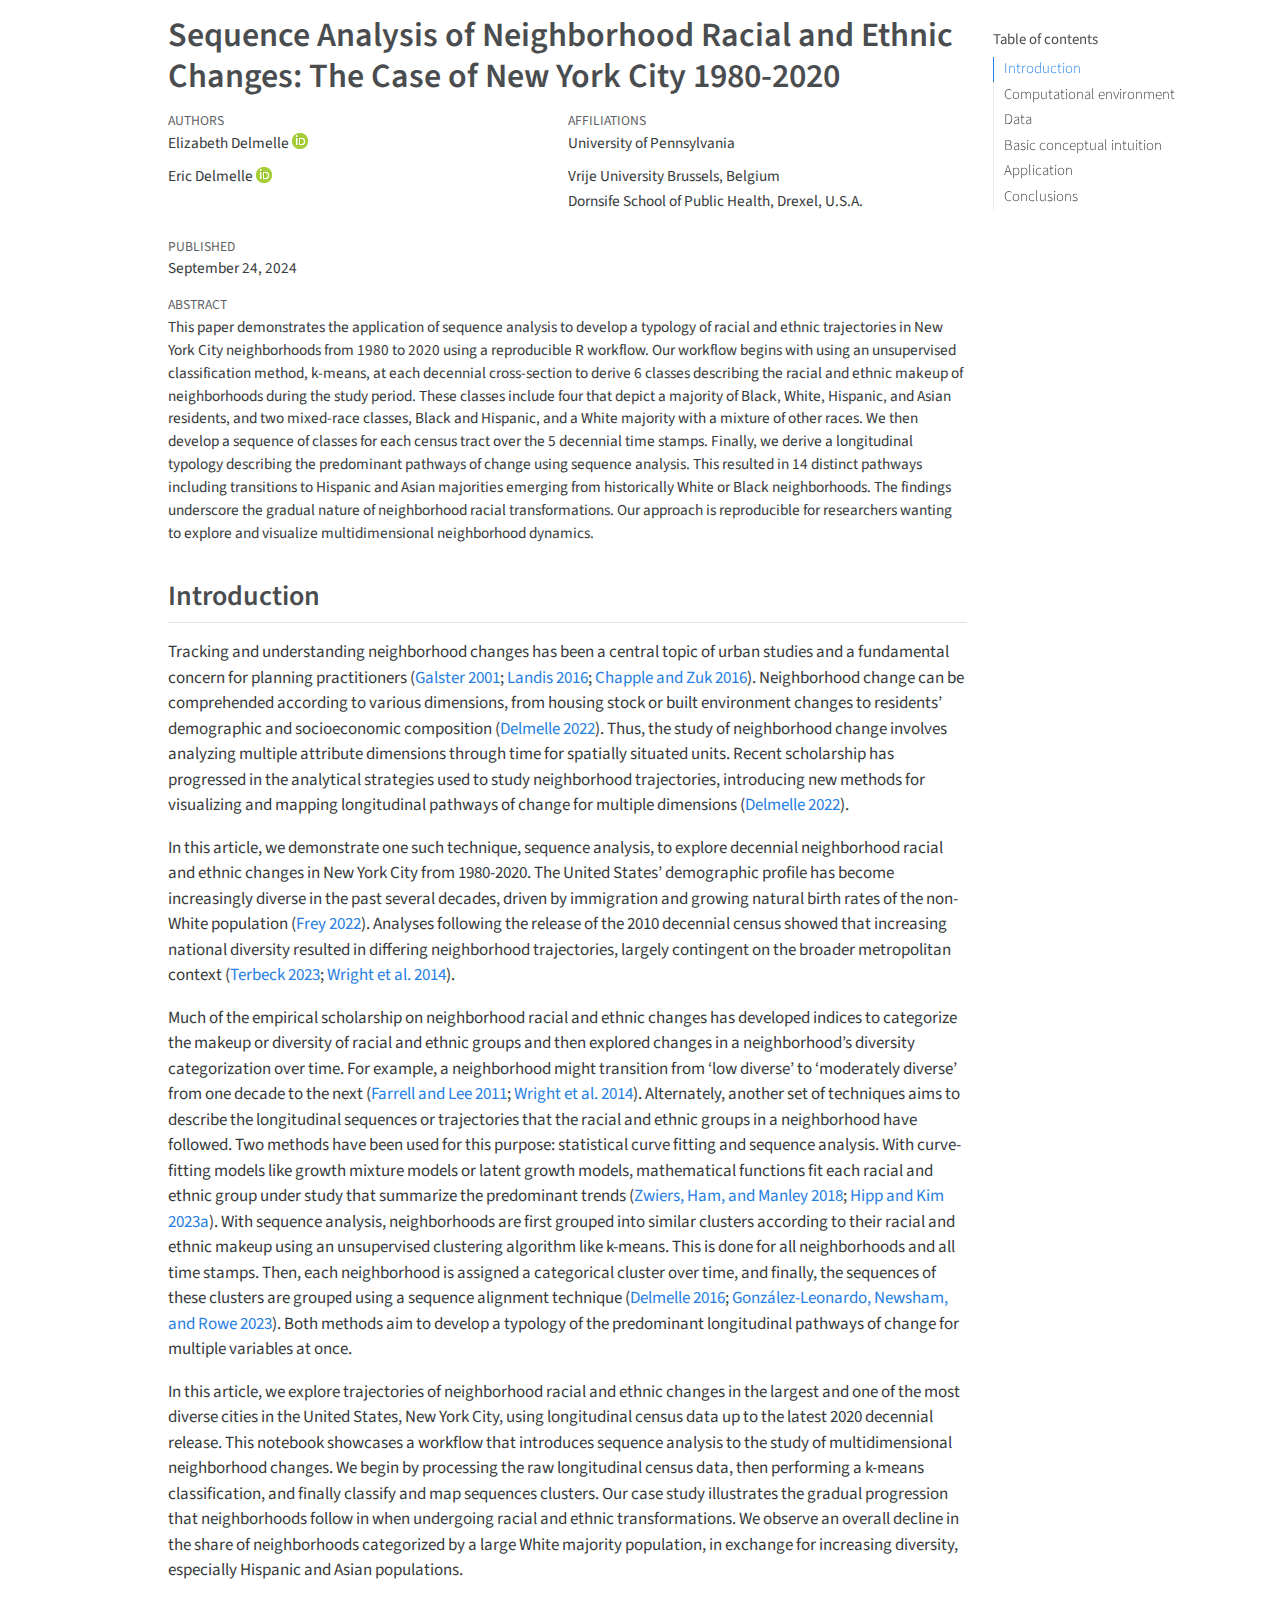
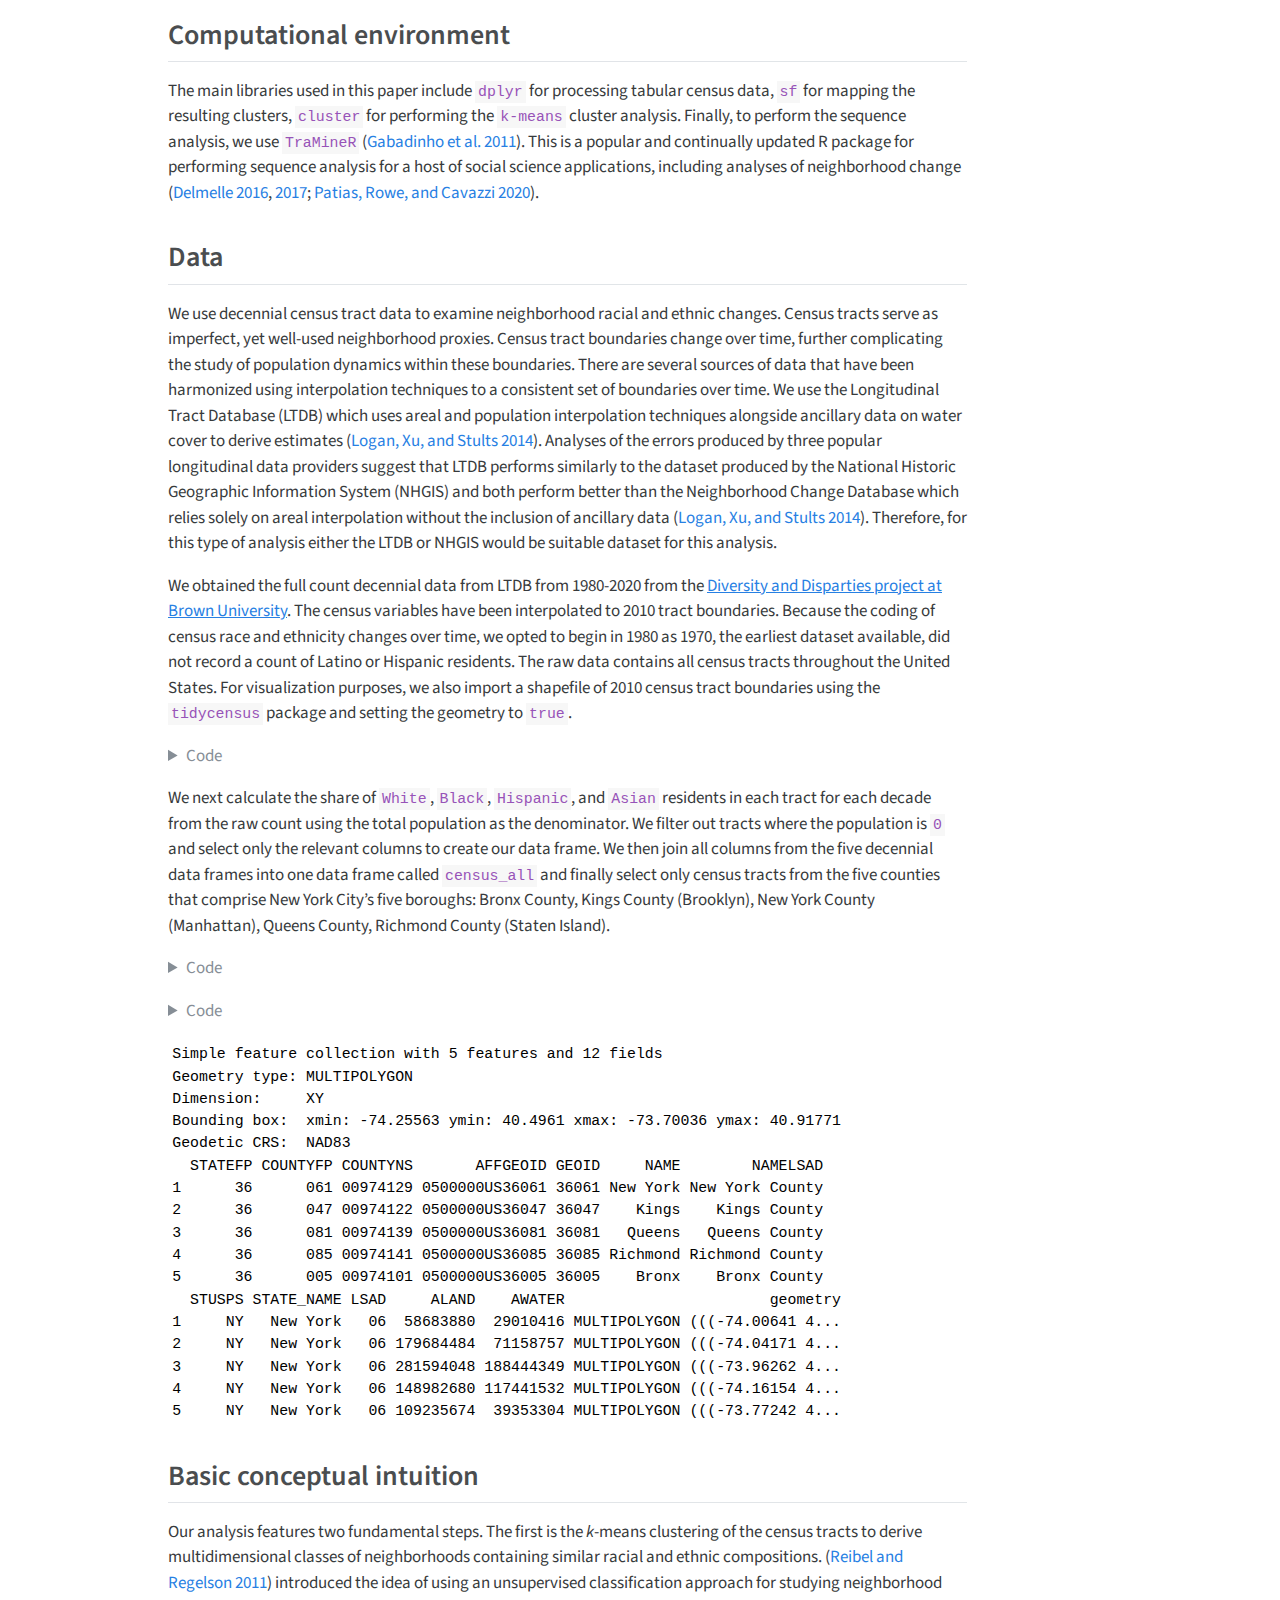
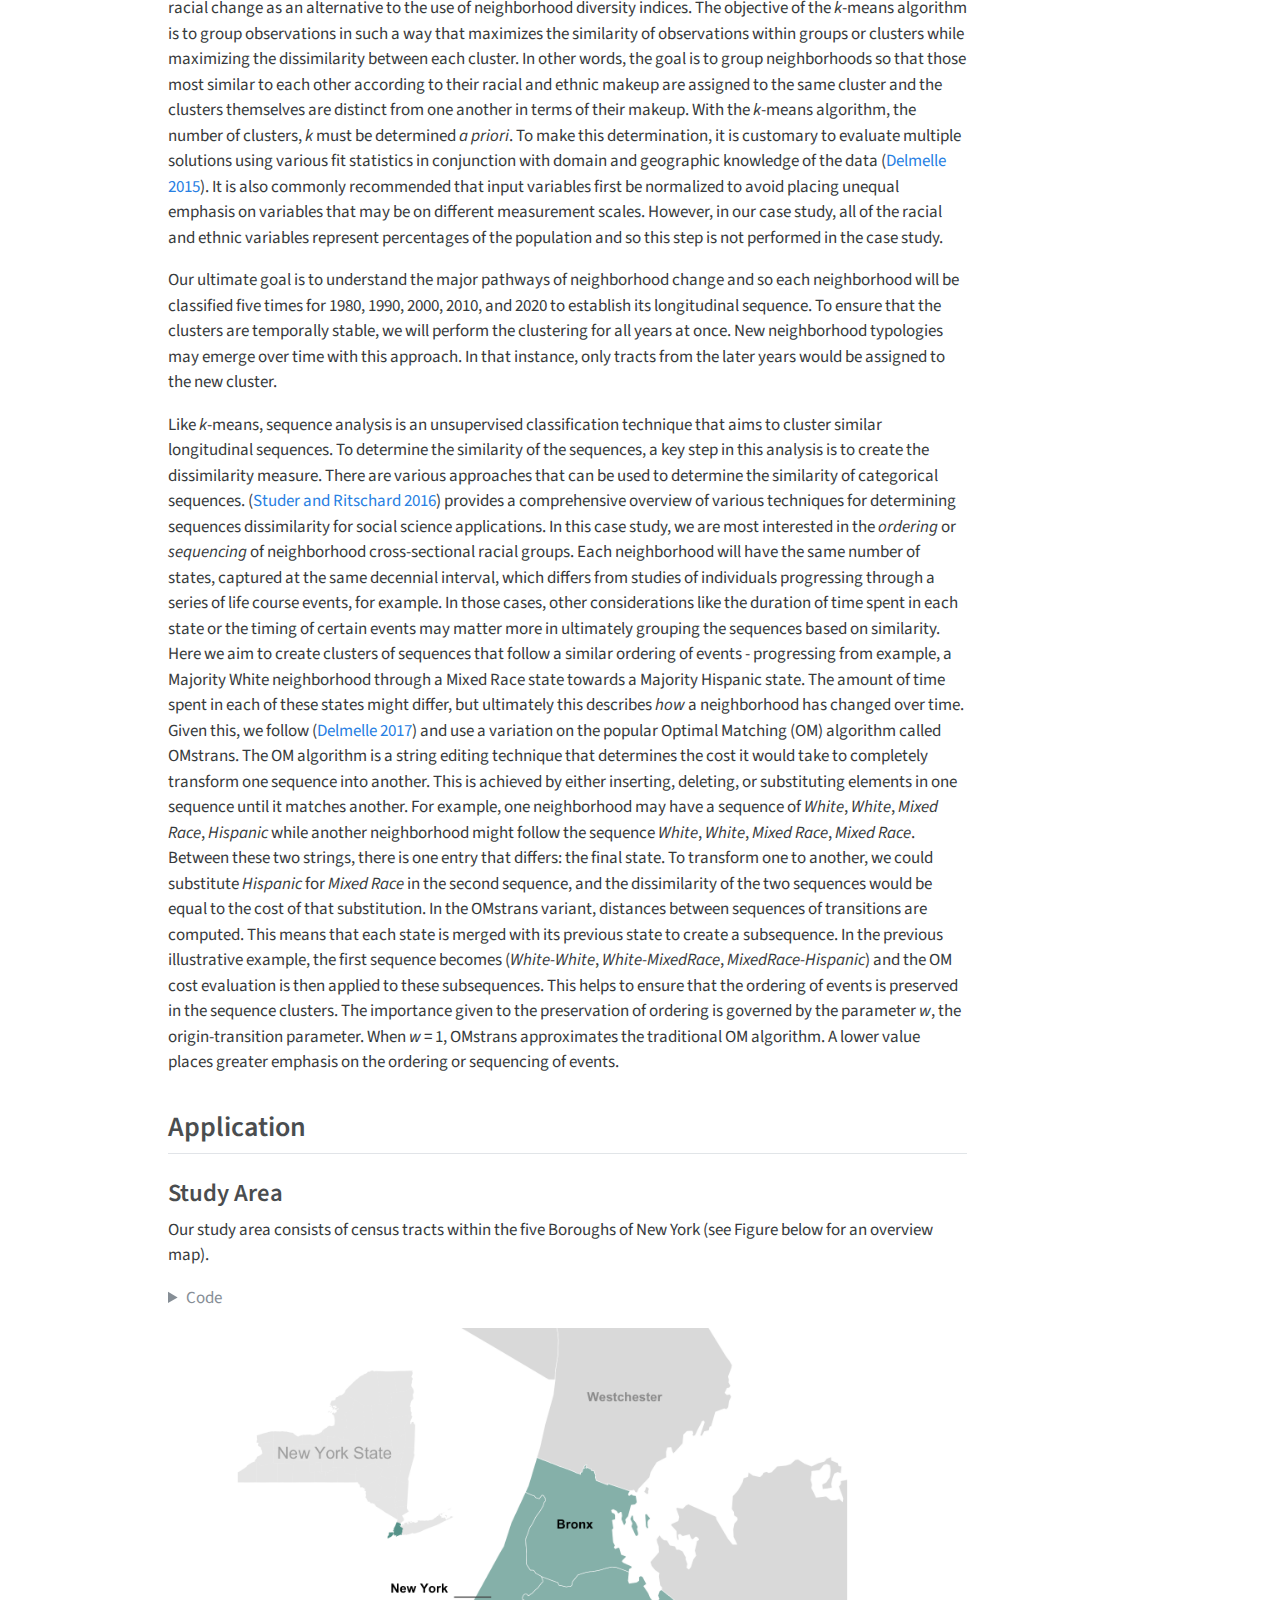
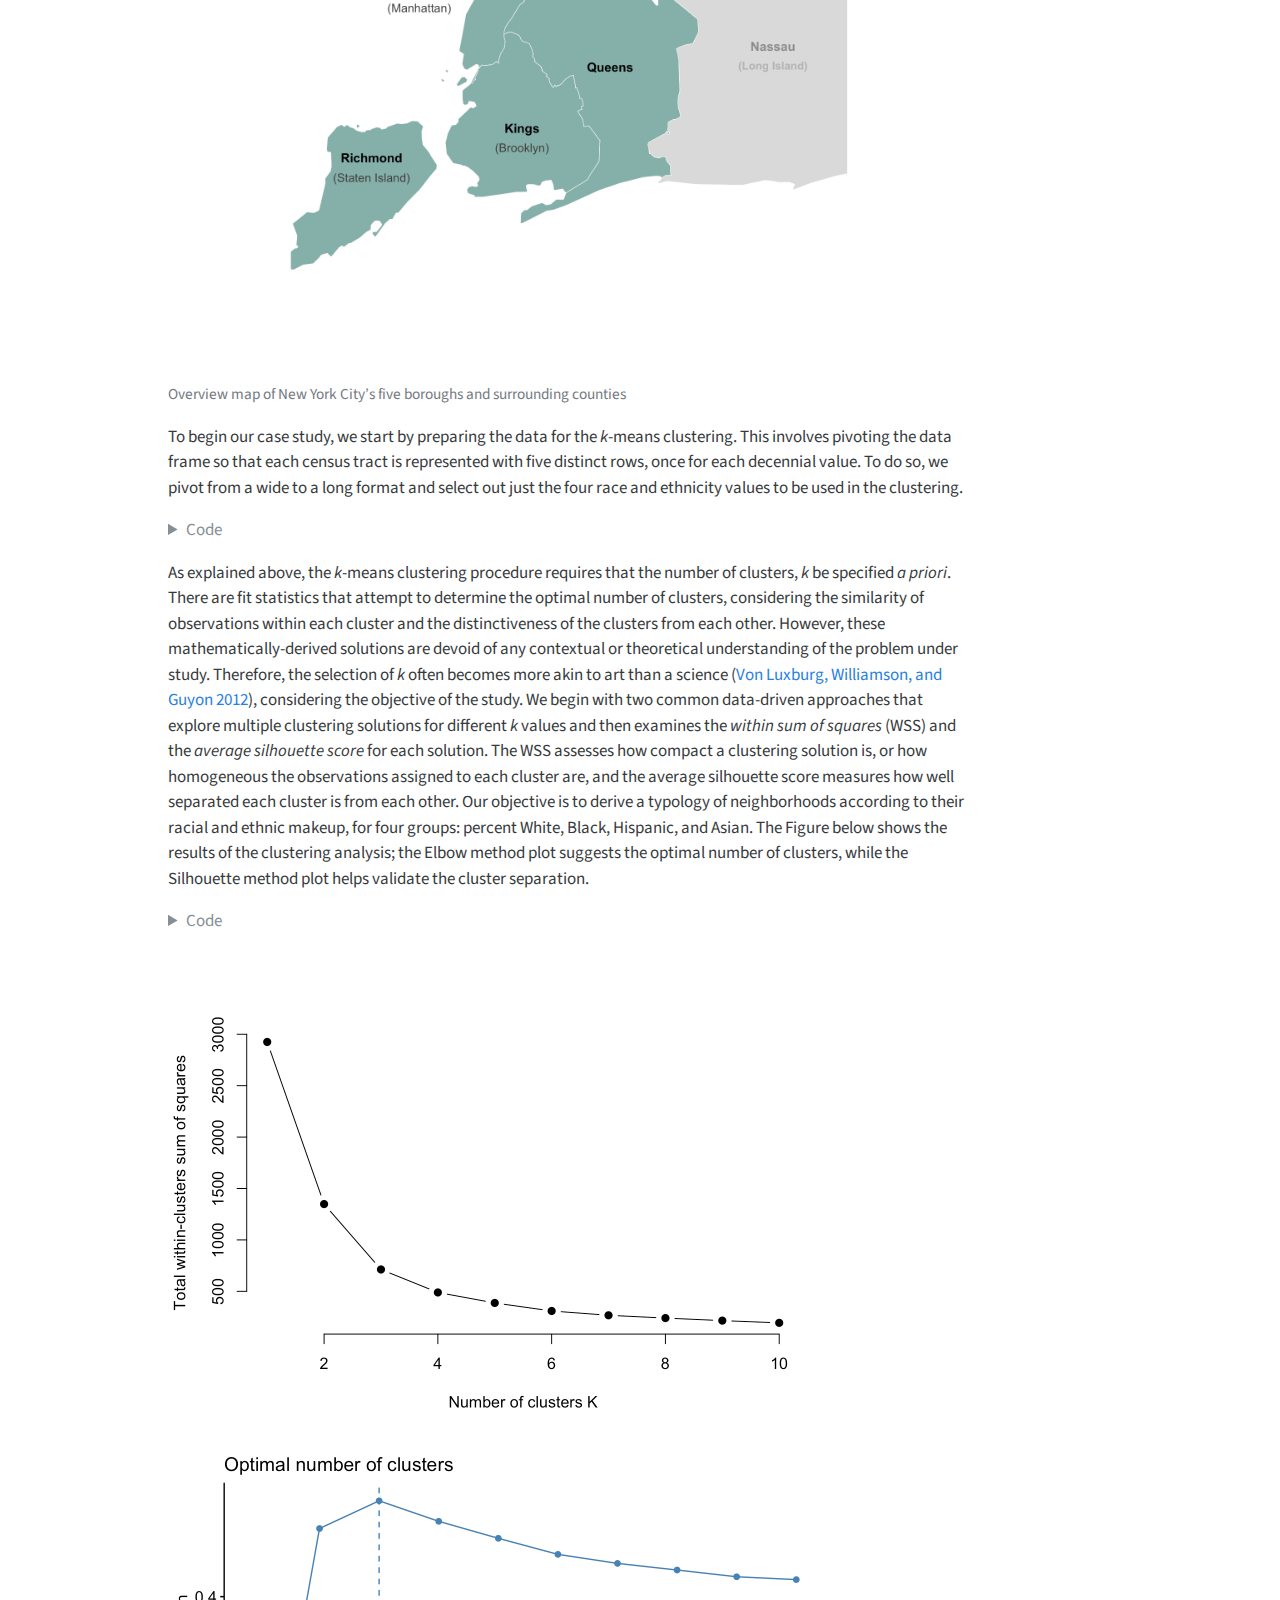
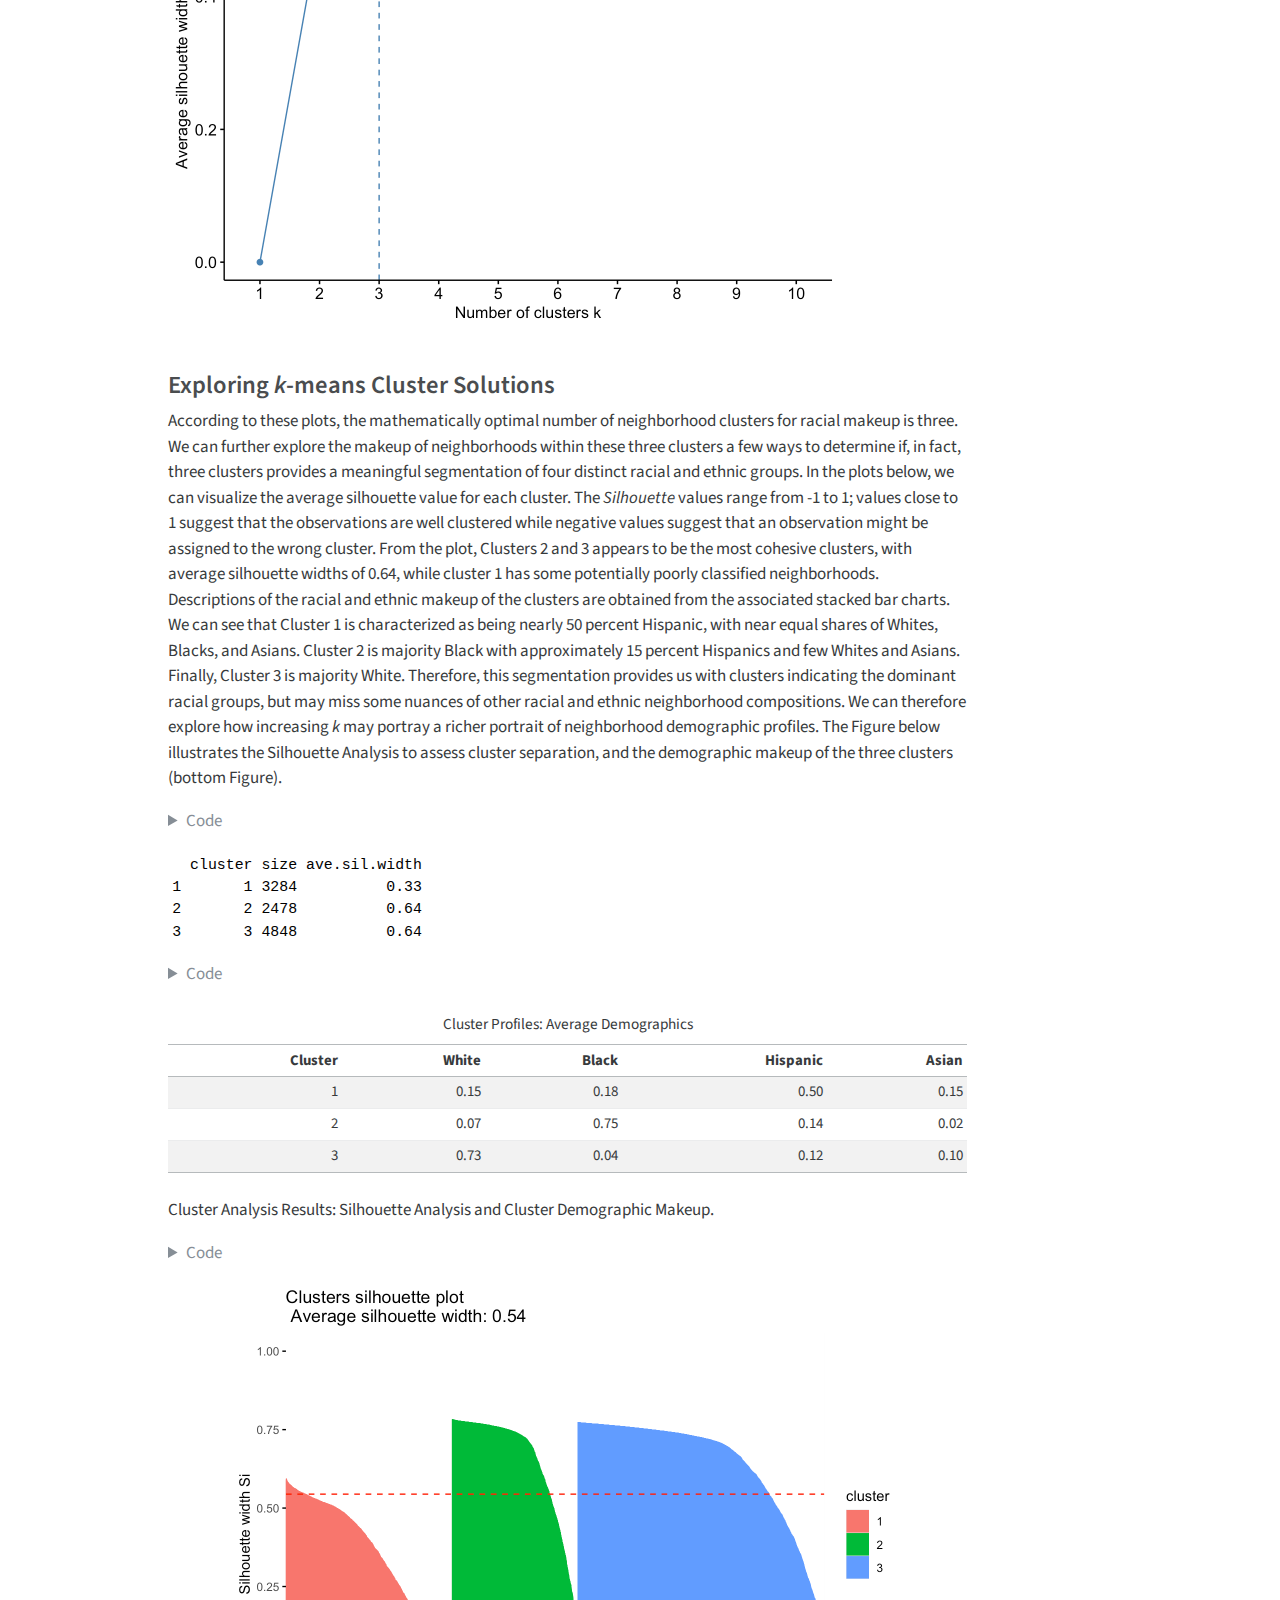
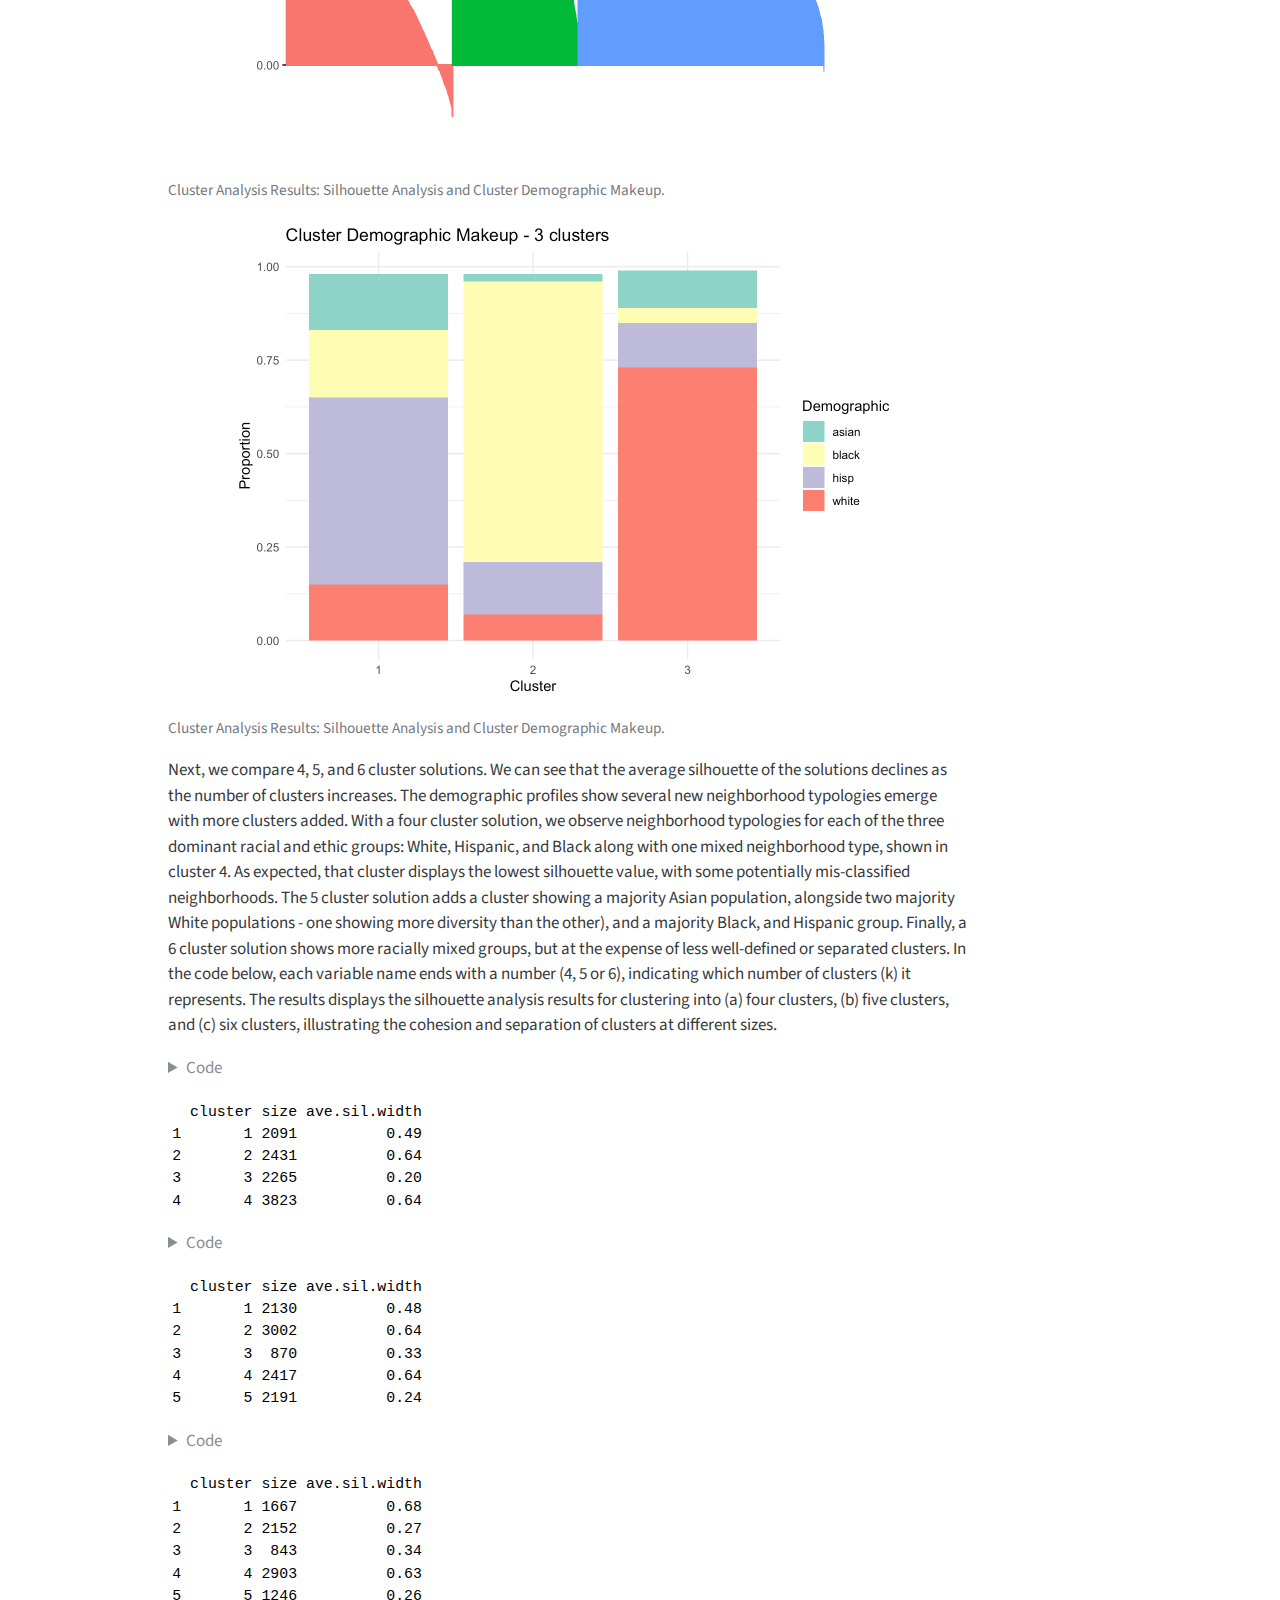
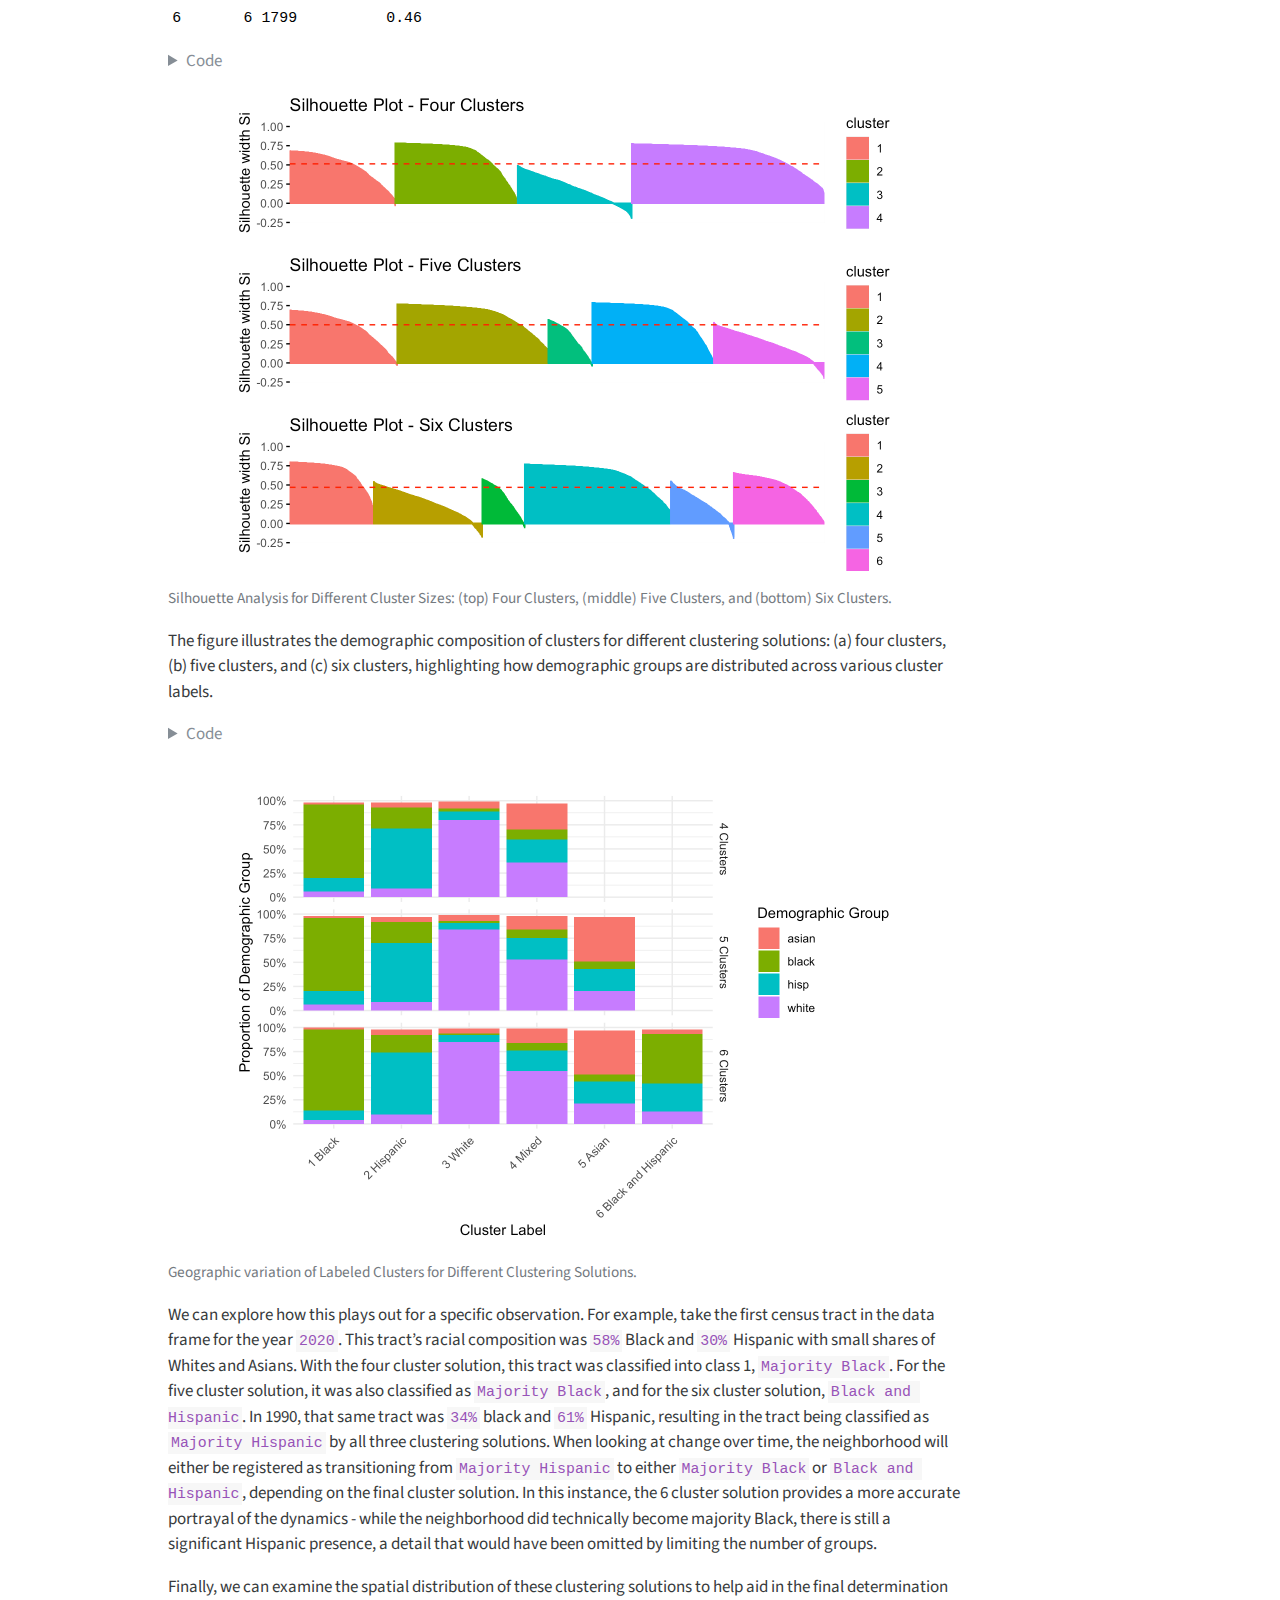
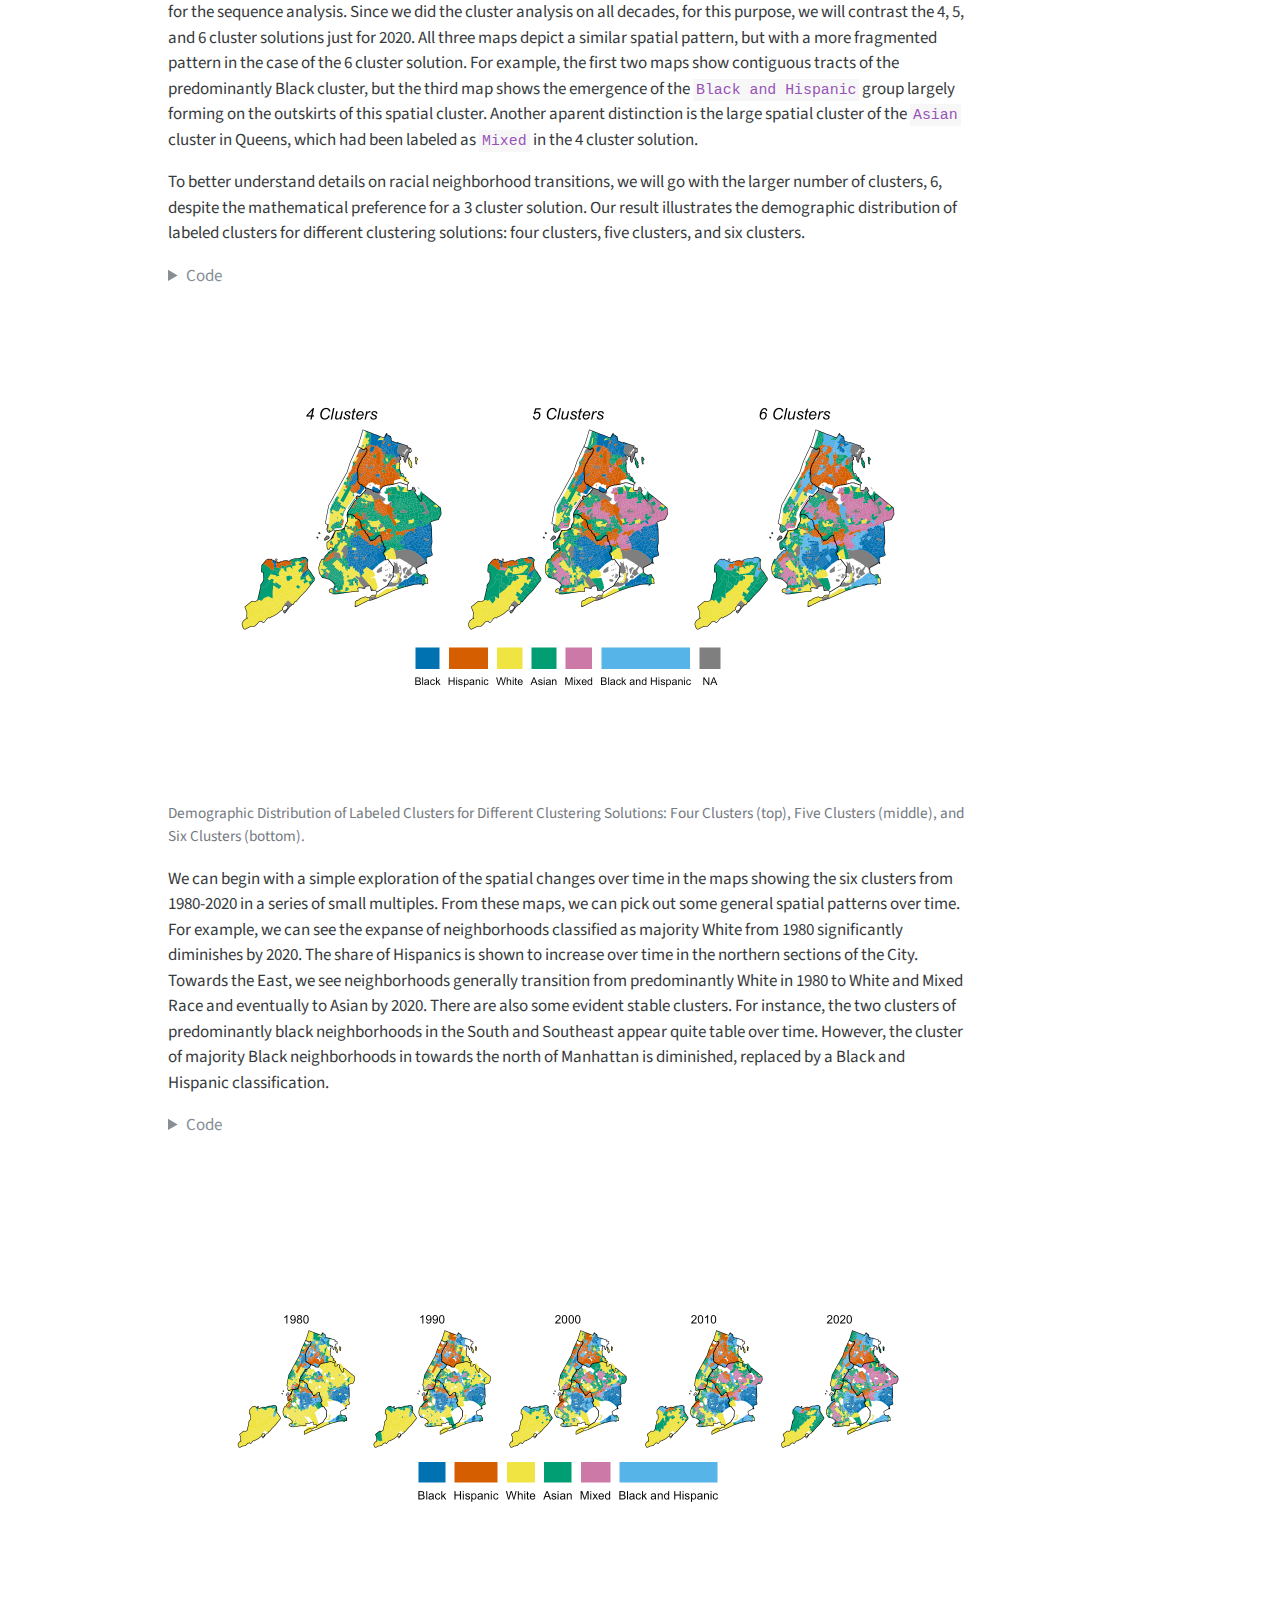
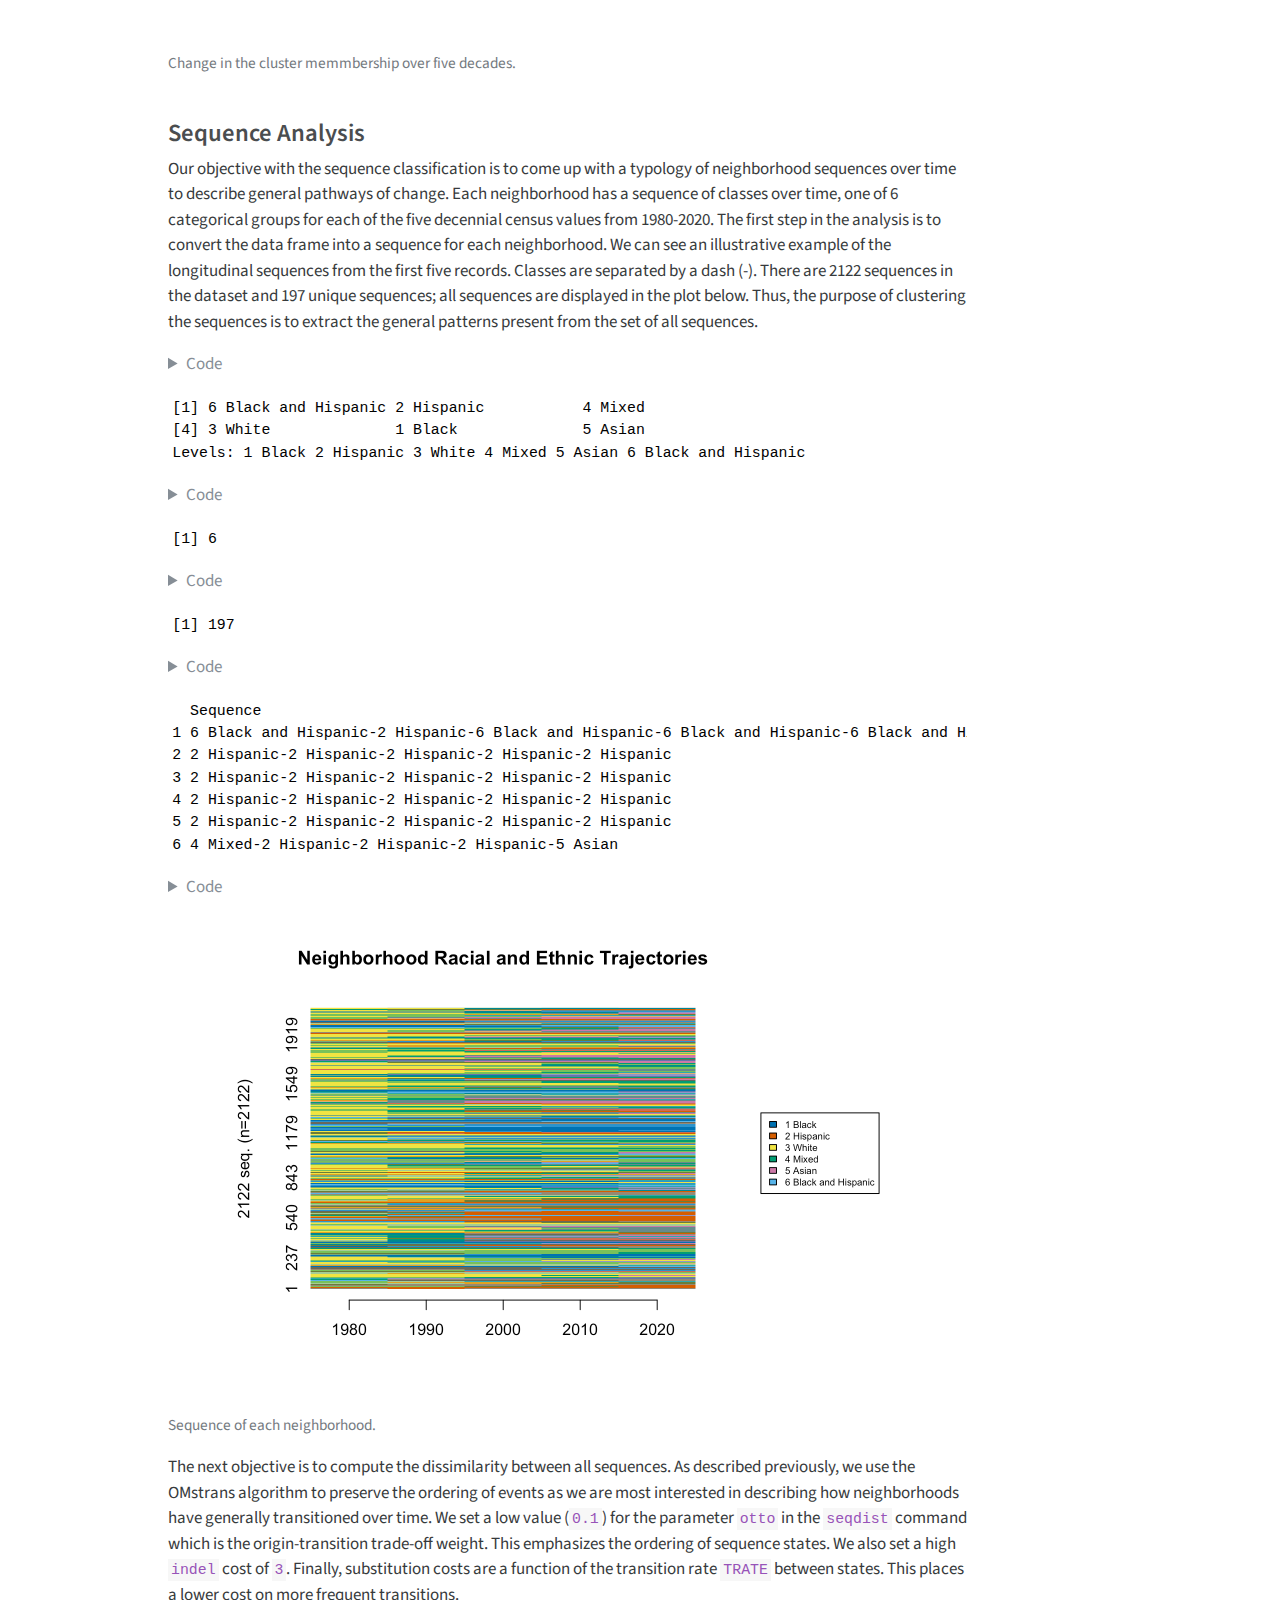
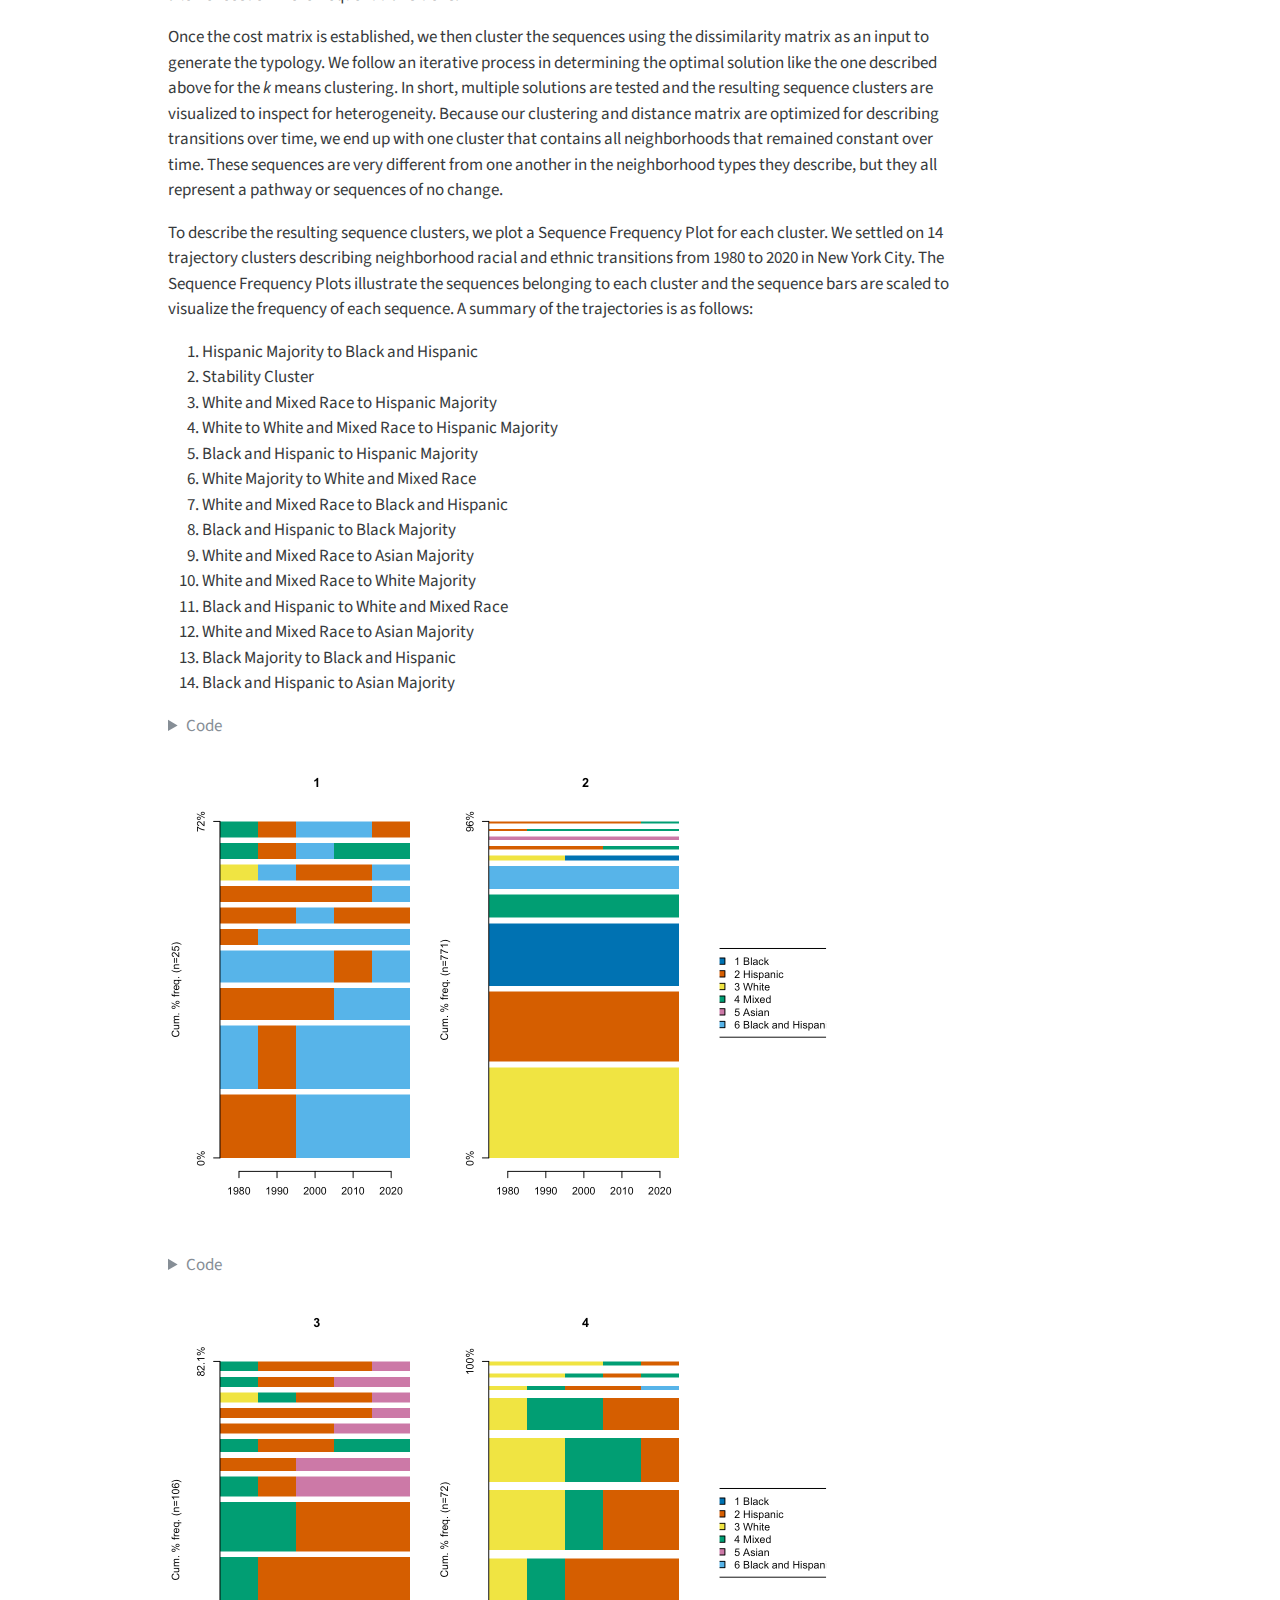
==== commit d074bb2e: "~" ====
--- a/index.html
+++ b/index.html
@@ -444,7 +444,7 @@
 </details>
 </div>
 <p>As explained above, the <em>k</em>-means clustering procedure requires that the number of clusters, <em>k</em> be specified <em>a priori</em>. There are fit statistics that attempt to determine the optimal number of clusters, considering the similarity of observations within each cluster and the distinctiveness of the clusters from each other. However, these mathematically-derived solutions are devoid of any contextual or theoretical understanding of the problem under study. Therefore, the selection of <em>k</em> often becomes more akin to art than a science <span class="citation" data-cites="von2012clustering">(<a href="#ref-von2012clustering" role="doc-biblioref">Von Luxburg, Williamson, and Guyon 2012</a>)</span>, considering the objective of the study. We begin with two common data-driven approaches that explore multiple clustering solutions for different <em>k</em> values and then examines the <em>within sum of squares</em> (WSS) and the <em>average silhouette score</em> for each solution. The WSS assesses how compact a clustering solution is, or how homogeneous the observations assigned to each cluster are, and the average silhouette score measures how well separated each cluster is from each other. Our objective is to derive a typology of neighborhoods according to their racial and ethnic makeup, for four groups: percent White, Black, Hispanic, and Asian. The Figure below shows the results of the clustering analysis; the Elbow method plot suggests the optimal number of clusters, while the Silhouette method plot helps validate the cluster separation.</p>
-<div class="cell" data-fig.label="clustering-analysis" data-hash="index_cache/html/kmeans1_89c70c876423b21c6df1a3d7e78fbeeb">
+<div class="cell" data-fig.label="clustering-analysis" data-hash="index_cache/html/kmeans1_d9ae8a6d87b8a720f011cff72074aaac">
 <details>
 <summary>Code</summary>
 <div class="sourceCode cell-code" id="cb7"><pre class="sourceCode r code-with-copy"><code class="sourceCode r"><span id="cb7-1"><a href="#cb7-1" aria-hidden="true" tabindex="-1"></a><span class="co"># Now do the k-means clustering on all</span></span>
@@ -470,20 +470,10 @@
 <span id="cb7-21"><a href="#cb7-21" aria-hidden="true" tabindex="-1"></a><span class="fu">fviz_nbclust</span>(data_for_clustering, kmeans, <span class="at">method =</span> <span class="st">"silhouette"</span>)</span></code><button title="Copy to Clipboard" class="code-copy-button"><i class="bi"></i></button></pre></div>
 </details>
 <div class="cell-output-display">
-<div class="quarto-figure quarto-figure-center">
-<figure class="figure">
-<p><img src="index_files/figure-html/kmeans1-1.png" class="img-fluid figure-img" width="672"></p>
-<figcaption class="figure-caption">Clustering Analysis: Elbow method plot (top), Silhouette method plot (bottom)</figcaption>
-</figure>
-</div>
-</div>
-<div class="cell-output-display">
-<div class="quarto-figure quarto-figure-center">
-<figure class="figure">
-<p><img src="index_files/figure-html/kmeans1-2.png" class="img-fluid figure-img" width="672"></p>
-<figcaption class="figure-caption">Clustering Analysis: Elbow method plot (top), Silhouette method plot (bottom)</figcaption>
-</figure>
-</div>
+<p><img src="index_files/figure-html/kmeans1-1.png" class="img-fluid" width="672"></p>
+</div>
+<div class="cell-output-display">
+<p><img src="index_files/figure-html/kmeans1-2.png" class="img-fluid" width="672"></p>
 </div>
 </div>
 </section>
@@ -596,7 +586,7 @@
 </div>
 </div>
 <p>Next, we compare 4, 5, and 6 cluster solutions. We can see that the average silhouette of the solutions declines as the number of clusters increases. The demographic profiles show several new neighborhood typologies emerge with more clusters added. With a four cluster solution, we observe neighborhood typologies for each of the three dominant racial and ethic groups: White, Hispanic, and Black along with one mixed neighborhood type, shown in cluster 4. As expected, that cluster displays the lowest silhouette value, with some potentially mis-classified neighborhoods. The 5 cluster solution adds a cluster showing a majority Asian population, alongside two majority White populations - one showing more diversity than the other), and a majority Black, and Hispanic group. Finally, a 6 cluster solution shows more racially mixed groups, but at the expense of less well-defined or separated clusters. In the code below, each variable name ends with a number (4, 5 or 6), indicating which number of clusters (k) it represents. The results displays the silhouette analysis results for clustering into (a) four clusters, (b) five clusters, and (c) six clusters, illustrating the cohesion and separation of clusters at different sizes.</p>
-<div class="cell" data-fig.label="silhouette-analysis" data-hash="index_cache/html/silhouette-plots_c6799d54ab55804261979be0c7153104">
+<div class="cell" data-fig.label="silhouette-analysis" data-hash="index_cache/html/silhouette-plots_cdc7ca9c2992a0193c731d48292d96f0">
 <details>
 <summary>Code</summary>
 <div class="sourceCode cell-code" id="cb12"><pre class="sourceCode r code-with-copy"><code class="sourceCode r"><span id="cb12-1"><a href="#cb12-1" aria-hidden="true" tabindex="-1"></a><span class="co"># Perform k-means clustering for 4, 5, and 6 clusters</span></span>
@@ -661,13 +651,13 @@
 <div class="quarto-figure quarto-figure-center">
 <figure class="figure">
 <p><img src="index_files/figure-html/silhouette-plots-1.png" class="img-fluid figure-img" width="672"></p>
-<figcaption class="figure-caption">Silhouette Analysis for Different Cluster Sizes: (a) Four Clusters, (b) Five Clusters, and (c) Six Clusters.</figcaption>
+<figcaption class="figure-caption">Silhouette Analysis for Different Cluster Sizes: (top) Four Clusters, (middle) Five Clusters, and (bottom) Six Clusters.</figcaption>
 </figure>
 </div>
 </div>
 </div>
 <p>The figure illustrates the demographic composition of clusters for different clustering solutions: (a) four clusters, (b) five clusters, and (c) six clusters, highlighting how demographic groups are distributed across various cluster labels.</p>
-<div class="cell" data-fig.label="demographic-makeup" data-hash="index_cache/html/explore-demographics_2412e893a3c17e60721b35efdc79e0e2">
+<div class="cell" data-fig.label="demographic-makeup" data-hash="index_cache/html/explore-demographics_4ba6bb42483ff2d084ede4cba94a2bd0">
 <details>
 <summary>Code</summary>
 <div class="sourceCode cell-code" id="cb19"><pre class="sourceCode r code-with-copy"><code class="sourceCode r"><span id="cb19-1"><a href="#cb19-1" aria-hidden="true" tabindex="-1"></a><span class="co"># We need to hard code the labels to be able to compare the demographic profile of each solution. This is because R randomly assigns the label each time, even if the clustering solution is the same because we set the seed.</span></span>
@@ -740,11 +730,10 @@
 <div class="quarto-figure quarto-figure-center">
 <figure class="figure">
 <p><img src="index_files/figure-html/explore-demographics-1.png" class="img-fluid figure-img" width="672"></p>
-<figcaption class="figure-caption">(a) Four Clusters</figcaption>
+<figcaption class="figure-caption">Geographic variation of Labeled Clusters for Different Clustering Solutions.</figcaption>
 </figure>
 </div>
 </div>
-<p>Demographic Makeup of Labeled Clusters for Different Clustering Solutions: (a) Four Clusters, (b) Five Clusters, and (c) Six Clusters.</p>
 </div>
 <p>We can explore how this plays out for a specific observation. For example, take the first census tract in the data frame for the year <code>2020</code>. This tract’s racial composition was <code>58%</code> Black and <code>30%</code> Hispanic with small shares of Whites and Asians. With the four cluster solution, this tract was classified into class 1, <code>Majority Black</code>. For the five cluster solution, it was also classified as <code>Majority Black</code>, and for the six cluster solution, <code>Black and Hispanic</code>. In 1990, that same tract was <code>34%</code> black and <code>61%</code> Hispanic, resulting in the tract being classified as <code>Majority Hispanic</code> by all three clustering solutions. When looking at change over time, the neighborhood will either be registered as transitioning from <code>Majority Hispanic</code> to either <code>Majority Black</code> or <code>Black and Hispanic</code>, depending on the final cluster solution. In this instance, the 6 cluster solution provides a more accurate portrayal of the dynamics - while the neighborhood did technically become majority Black, there is still a significant Hispanic presence, a detail that would have been omitted by limiting the number of groups.</p>
 <p>Finally, we can examine the spatial distribution of these clustering solutions to help aid in the final determination for the sequence analysis. Since we did the cluster analysis on all decades, for this purpose, we will contrast the 4, 5, and 6 cluster solutions just for 2020. All three maps depict a similar spatial pattern, but with a more fragmented pattern in the case of the 6 cluster solution. For example, the first two maps show contiguous tracts of the predominantly Black cluster, but the third map shows the emergence of the <code>Black and Hispanic</code> group largely forming on the outskirts of this spatial cluster. Another aparent distinction is the large spatial cluster of the <code>Asian</code> cluster in Queens, which had been labeled as <code>Mixed</code> in the 4 cluster solution.</p>
@@ -803,59 +792,63 @@
 </div>
 </div>
 <p>We can begin with a simple exploration of the spatial changes over time in the maps showing the six clusters from 1980-2020 in a series of small multiples. From these maps, we can pick out some general spatial patterns over time. For example, we can see the expanse of neighborhoods classified as majority White from 1980 significantly diminishes by 2020. The share of Hispanics is shown to increase over time in the northern sections of the City. Towards the East, we see neighborhoods generally transition from predominantly White in 1980 to White and Mixed Race and eventually to Asian by 2020. There are also some evident stable clusters. For instance, the two clusters of predominantly black neighborhoods in the South and Southeast appear quite table over time. However, the cluster of majority Black neighborhoods in towards the north of Manhattan is diminished, replaced by a Black and Hispanic classification.</p>
-<div class="cell" data-hash="index_cache/html/smallmultiples_8a5d990e257e633370a0382be1b4e2e9">
+<div class="cell" data-fig.label="clusterChange" data-hash="index_cache/html/smallmultiples_d68a378796315a5681ccb227a7cdc794">
 <details>
 <summary>Code</summary>
 <div class="sourceCode cell-code" id="cb21"><pre class="sourceCode r code-with-copy"><code class="sourceCode r"><span id="cb21-1"><a href="#cb21-1" aria-hidden="true" tabindex="-1"></a>decades <span class="ot">&lt;-</span> <span class="fu">c</span>(<span class="dv">1980</span>, <span class="dv">1990</span>, <span class="dv">2000</span>, <span class="dv">2010</span>, <span class="dv">2020</span>)</span>
-<span id="cb21-2"><a href="#cb21-2" aria-hidden="true" tabindex="-1"></a></span>
-<span id="cb21-3"><a href="#cb21-3" aria-hidden="true" tabindex="-1"></a></span>
-<span id="cb21-4"><a href="#cb21-4" aria-hidden="true" tabindex="-1"></a><span class="co"># Filter and prepare data for mapping</span></span>
-<span id="cb21-5"><a href="#cb21-5" aria-hidden="true" tabindex="-1"></a>tract_clusters_decades <span class="ot">&lt;-</span> tract <span class="sc">%&gt;%</span></span>
-<span id="cb21-6"><a href="#cb21-6" aria-hidden="true" tabindex="-1"></a>  <span class="fu">left_join</span>(census_long <span class="sc">%&gt;%</span></span>
-<span id="cb21-7"><a href="#cb21-7" aria-hidden="true" tabindex="-1"></a>              <span class="fu">select</span>(TRTID10, year, label_6), <span class="at">by =</span> <span class="st">"TRTID10"</span>) <span class="sc">%&gt;%</span></span>
-<span id="cb21-8"><a href="#cb21-8" aria-hidden="true" tabindex="-1"></a>  <span class="fu">filter</span>(<span class="sc">!</span><span class="fu">is.na</span>(label_6)) </span>
-<span id="cb21-9"><a href="#cb21-9" aria-hidden="true" tabindex="-1"></a></span>
-<span id="cb21-10"><a href="#cb21-10" aria-hidden="true" tabindex="-1"></a><span class="co"># Set factor levels for year to ensure proper ordering</span></span>
-<span id="cb21-11"><a href="#cb21-11" aria-hidden="true" tabindex="-1"></a>tract_clusters_decades <span class="ot">&lt;-</span> tract_clusters_decades <span class="sc">%&gt;%</span></span>
-<span id="cb21-12"><a href="#cb21-12" aria-hidden="true" tabindex="-1"></a>  <span class="fu">mutate</span>(<span class="at">year =</span> <span class="fu">factor</span>(year, <span class="at">levels =</span> decades))</span>
-<span id="cb21-13"><a href="#cb21-13" aria-hidden="true" tabindex="-1"></a></span>
-<span id="cb21-14"><a href="#cb21-14" aria-hidden="true" tabindex="-1"></a><span class="co"># Plot faceted maps for each decade (year)</span></span>
-<span id="cb21-15"><a href="#cb21-15" aria-hidden="true" tabindex="-1"></a><span class="fu">ggplot</span>(tract_clusters_decades) <span class="sc">+</span></span>
-<span id="cb21-16"><a href="#cb21-16" aria-hidden="true" tabindex="-1"></a>  <span class="fu">geom_sf</span>(<span class="fu">aes</span>(<span class="at">fill =</span> label_6), <span class="at">color =</span> <span class="cn">NA</span>) <span class="sc">+</span>  <span class="co"># Use factor to ensure proper color assignment</span></span>
-<span id="cb21-17"><a href="#cb21-17" aria-hidden="true" tabindex="-1"></a>  <span class="fu">geom_sf</span>(<span class="at">data =</span> nyc_counties, <span class="at">fill =</span> <span class="cn">NA</span>, <span class="at">color =</span> <span class="st">"black"</span>, <span class="at">size =</span> <span class="fl">0.5</span>) <span class="sc">+</span>  <span class="co"># Add county outlines</span></span>
-<span id="cb21-18"><a href="#cb21-18" aria-hidden="true" tabindex="-1"></a>  <span class="fu">facet_wrap</span>(<span class="sc">~</span> year, <span class="at">ncol =</span> <span class="dv">5</span>) <span class="sc">+</span>  <span class="co"># Facet by year with 5 columns</span></span>
-<span id="cb21-19"><a href="#cb21-19" aria-hidden="true" tabindex="-1"></a>  <span class="fu">scale_fill_manual</span>(</span>
-<span id="cb21-20"><a href="#cb21-20" aria-hidden="true" tabindex="-1"></a>    <span class="at">values =</span> <span class="fu">c</span>(<span class="st">"3 White"</span> <span class="ot">=</span> <span class="st">"#F0E442"</span>, <span class="st">"2 Hispanic"</span> <span class="ot">=</span> <span class="st">"#D55E00"</span>, <span class="st">"1 Black"</span> <span class="ot">=</span> <span class="st">"#0072B2"</span>,</span>
-<span id="cb21-21"><a href="#cb21-21" aria-hidden="true" tabindex="-1"></a>               <span class="st">"5 Asian"</span> <span class="ot">=</span> <span class="st">"#CC79A7"</span>, <span class="st">"4 Mixed"</span> <span class="ot">=</span> <span class="st">"#009E73"</span>, <span class="st">"6 Black and Hispanic"</span> <span class="ot">=</span> <span class="st">"#56B4E9"</span>),</span>
-<span id="cb21-22"><a href="#cb21-22" aria-hidden="true" tabindex="-1"></a>    <span class="at">labels =</span> <span class="fu">c</span>(<span class="st">"Black"</span>, <span class="st">"Hispanic"</span>, <span class="st">"White"</span>, <span class="st">"Asian"</span>, <span class="st">"Mixed"</span>, <span class="st">"Black and Hispanic"</span>),  <span class="co"># Remove numbers from labels</span></span>
-<span id="cb21-23"><a href="#cb21-23" aria-hidden="true" tabindex="-1"></a>    <span class="at">name =</span> <span class="st">""</span>  <span class="co"># Remove legend title</span></span>
-<span id="cb21-24"><a href="#cb21-24" aria-hidden="true" tabindex="-1"></a>  ) <span class="sc">+</span></span>
-<span id="cb21-25"><a href="#cb21-25" aria-hidden="true" tabindex="-1"></a>  <span class="fu">labs</span>(<span class="at">title =</span> <span class="st">" "</span>, <span class="at">x =</span> <span class="st">""</span>, <span class="at">y =</span> <span class="st">""</span>) <span class="sc">+</span></span>
-<span id="cb21-26"><a href="#cb21-26" aria-hidden="true" tabindex="-1"></a>  <span class="fu">theme_void</span>() <span class="sc">+</span></span>
-<span id="cb21-27"><a href="#cb21-27" aria-hidden="true" tabindex="-1"></a>  <span class="fu">theme</span>(</span>
-<span id="cb21-28"><a href="#cb21-28" aria-hidden="true" tabindex="-1"></a>    <span class="at">plot.title =</span> <span class="fu">element_text</span>(<span class="at">hjust =</span> <span class="dv">0</span>, <span class="at">color =</span> <span class="st">"gray"</span>),  <span class="co"># Set the title color to gray</span></span>
-<span id="cb21-29"><a href="#cb21-29" aria-hidden="true" tabindex="-1"></a>    <span class="at">legend.position =</span> <span class="st">"bottom"</span>,  <span class="co"># Move legend to the bottom</span></span>
-<span id="cb21-30"><a href="#cb21-30" aria-hidden="true" tabindex="-1"></a>    <span class="at">legend.direction =</span> <span class="st">"horizontal"</span>,  <span class="co"># Make the legend horizontal</span></span>
-<span id="cb21-31"><a href="#cb21-31" aria-hidden="true" tabindex="-1"></a>    <span class="at">legend.title =</span> <span class="fu">element_blank</span>(),  <span class="co"># Ensure the legend title is blank</span></span>
-<span id="cb21-32"><a href="#cb21-32" aria-hidden="true" tabindex="-1"></a>    <span class="at">legend.key.size =</span> <span class="fu">unit</span>(<span class="fl">0.6</span>, <span class="st">"cm"</span>),  <span class="co"># Set consistent size for legend boxes</span></span>
-<span id="cb21-33"><a href="#cb21-33" aria-hidden="true" tabindex="-1"></a>    <span class="at">legend.key.height =</span> <span class="fu">unit</span>(<span class="fl">0.6</span>, <span class="st">"cm"</span>),  <span class="co"># Set consistent height for legend boxes</span></span>
-<span id="cb21-34"><a href="#cb21-34" aria-hidden="true" tabindex="-1"></a>    <span class="at">legend.key.width =</span> <span class="fu">unit</span>(<span class="fl">0.5</span>, <span class="st">"cm"</span>)  <span class="co"># Set consistent width for legend boxes</span></span>
-<span id="cb21-35"><a href="#cb21-35" aria-hidden="true" tabindex="-1"></a>  ) <span class="sc">+</span></span>
-<span id="cb21-36"><a href="#cb21-36" aria-hidden="true" tabindex="-1"></a>  <span class="fu">guides</span>(</span>
-<span id="cb21-37"><a href="#cb21-37" aria-hidden="true" tabindex="-1"></a>    <span class="at">fill =</span> <span class="fu">guide_legend</span>(</span>
-<span id="cb21-38"><a href="#cb21-38" aria-hidden="true" tabindex="-1"></a>      <span class="at">nrow =</span> <span class="dv">1</span>, <span class="at">byrow =</span> <span class="cn">TRUE</span>, <span class="at">label.position =</span> <span class="st">"bottom"</span>  <span class="co"># Place category names under the legend boxes</span></span>
-<span id="cb21-39"><a href="#cb21-39" aria-hidden="true" tabindex="-1"></a>    )</span>
-<span id="cb21-40"><a href="#cb21-40" aria-hidden="true" tabindex="-1"></a>  )</span></code><button title="Copy to Clipboard" class="code-copy-button"><i class="bi"></i></button></pre></div>
-</details>
-<div class="cell-output-display">
-<p><img src="index_files/figure-html/smallmultiples-1.png" class="img-fluid" width="672"></p>
+<span id="cb21-2"><a href="#cb21-2" aria-hidden="true" tabindex="-1"></a>  </span>
+<span id="cb21-3"><a href="#cb21-3" aria-hidden="true" tabindex="-1"></a><span class="co"># Filter and prepare data for mapping</span></span>
+<span id="cb21-4"><a href="#cb21-4" aria-hidden="true" tabindex="-1"></a>tract_clusters_decades <span class="ot">&lt;-</span> tract <span class="sc">%&gt;%</span></span>
+<span id="cb21-5"><a href="#cb21-5" aria-hidden="true" tabindex="-1"></a>  <span class="fu">left_join</span>(census_long <span class="sc">%&gt;%</span></span>
+<span id="cb21-6"><a href="#cb21-6" aria-hidden="true" tabindex="-1"></a>              <span class="fu">select</span>(TRTID10, year, label_6), <span class="at">by =</span> <span class="st">"TRTID10"</span>) <span class="sc">%&gt;%</span></span>
+<span id="cb21-7"><a href="#cb21-7" aria-hidden="true" tabindex="-1"></a>  <span class="fu">filter</span>(<span class="sc">!</span><span class="fu">is.na</span>(label_6)) </span>
+<span id="cb21-8"><a href="#cb21-8" aria-hidden="true" tabindex="-1"></a></span>
+<span id="cb21-9"><a href="#cb21-9" aria-hidden="true" tabindex="-1"></a><span class="co"># Set factor levels for year to ensure proper ordering</span></span>
+<span id="cb21-10"><a href="#cb21-10" aria-hidden="true" tabindex="-1"></a>tract_clusters_decades <span class="ot">&lt;-</span> tract_clusters_decades <span class="sc">%&gt;%</span></span>
+<span id="cb21-11"><a href="#cb21-11" aria-hidden="true" tabindex="-1"></a>  <span class="fu">mutate</span>(<span class="at">year =</span> <span class="fu">factor</span>(year, <span class="at">levels =</span> decades))</span>
+<span id="cb21-12"><a href="#cb21-12" aria-hidden="true" tabindex="-1"></a></span>
+<span id="cb21-13"><a href="#cb21-13" aria-hidden="true" tabindex="-1"></a><span class="co"># Plot faceted maps for each decade (year)</span></span>
+<span id="cb21-14"><a href="#cb21-14" aria-hidden="true" tabindex="-1"></a><span class="fu">ggplot</span>(tract_clusters_decades) <span class="sc">+</span></span>
+<span id="cb21-15"><a href="#cb21-15" aria-hidden="true" tabindex="-1"></a>  <span class="fu">geom_sf</span>(<span class="fu">aes</span>(<span class="at">fill =</span> label_6), <span class="at">color =</span> <span class="cn">NA</span>) <span class="sc">+</span>  <span class="co"># Use factor to ensure proper color assignment</span></span>
+<span id="cb21-16"><a href="#cb21-16" aria-hidden="true" tabindex="-1"></a>  <span class="fu">geom_sf</span>(<span class="at">data =</span> nyc_counties, <span class="at">fill =</span> <span class="cn">NA</span>, <span class="at">color =</span> <span class="st">"black"</span>, <span class="at">size =</span> <span class="fl">0.5</span>) <span class="sc">+</span>  <span class="co"># Add county outlines</span></span>
+<span id="cb21-17"><a href="#cb21-17" aria-hidden="true" tabindex="-1"></a>  <span class="fu">facet_wrap</span>(<span class="sc">~</span> year, <span class="at">ncol =</span> <span class="dv">5</span>) <span class="sc">+</span>  <span class="co"># Facet by year with 5 columns</span></span>
+<span id="cb21-18"><a href="#cb21-18" aria-hidden="true" tabindex="-1"></a>  <span class="fu">scale_fill_manual</span>(</span>
+<span id="cb21-19"><a href="#cb21-19" aria-hidden="true" tabindex="-1"></a>    <span class="at">values =</span> <span class="fu">c</span>(<span class="st">"3 White"</span> <span class="ot">=</span> <span class="st">"#F0E442"</span>, <span class="st">"2 Hispanic"</span> <span class="ot">=</span> <span class="st">"#D55E00"</span>, <span class="st">"1 Black"</span> <span class="ot">=</span> <span class="st">"#0072B2"</span>,</span>
+<span id="cb21-20"><a href="#cb21-20" aria-hidden="true" tabindex="-1"></a>               <span class="st">"5 Asian"</span> <span class="ot">=</span> <span class="st">"#CC79A7"</span>, <span class="st">"4 Mixed"</span> <span class="ot">=</span> <span class="st">"#009E73"</span>, <span class="st">"6 Black and Hispanic"</span> <span class="ot">=</span> <span class="st">"#56B4E9"</span>),</span>
+<span id="cb21-21"><a href="#cb21-21" aria-hidden="true" tabindex="-1"></a>    <span class="at">labels =</span> <span class="fu">c</span>(<span class="st">"Black"</span>, <span class="st">"Hispanic"</span>, <span class="st">"White"</span>, <span class="st">"Asian"</span>, <span class="st">"Mixed"</span>, <span class="st">"Black and Hispanic"</span>),  <span class="co"># Remove numbers from labels</span></span>
+<span id="cb21-22"><a href="#cb21-22" aria-hidden="true" tabindex="-1"></a>    <span class="at">name =</span> <span class="st">""</span>  <span class="co"># Remove legend title</span></span>
+<span id="cb21-23"><a href="#cb21-23" aria-hidden="true" tabindex="-1"></a>  ) <span class="sc">+</span></span>
+<span id="cb21-24"><a href="#cb21-24" aria-hidden="true" tabindex="-1"></a>  <span class="fu">labs</span>(<span class="at">title =</span> <span class="st">" "</span>, <span class="at">x =</span> <span class="st">""</span>, <span class="at">y =</span> <span class="st">""</span>) <span class="sc">+</span></span>
+<span id="cb21-25"><a href="#cb21-25" aria-hidden="true" tabindex="-1"></a>  <span class="fu">theme_void</span>() <span class="sc">+</span></span>
+<span id="cb21-26"><a href="#cb21-26" aria-hidden="true" tabindex="-1"></a>  <span class="fu">theme</span>(</span>
+<span id="cb21-27"><a href="#cb21-27" aria-hidden="true" tabindex="-1"></a>    <span class="at">plot.title =</span> <span class="fu">element_text</span>(<span class="at">hjust =</span> <span class="dv">0</span>, <span class="at">color =</span> <span class="st">"gray"</span>),  <span class="co"># Set the title color to gray</span></span>
+<span id="cb21-28"><a href="#cb21-28" aria-hidden="true" tabindex="-1"></a>    <span class="at">legend.position =</span> <span class="st">"bottom"</span>,  <span class="co"># Move legend to the bottom</span></span>
+<span id="cb21-29"><a href="#cb21-29" aria-hidden="true" tabindex="-1"></a>    <span class="at">legend.direction =</span> <span class="st">"horizontal"</span>,  <span class="co"># Make the legend horizontal</span></span>
+<span id="cb21-30"><a href="#cb21-30" aria-hidden="true" tabindex="-1"></a>    <span class="at">legend.title =</span> <span class="fu">element_blank</span>(),  <span class="co"># Ensure the legend title is blank</span></span>
+<span id="cb21-31"><a href="#cb21-31" aria-hidden="true" tabindex="-1"></a>    <span class="at">legend.key.size =</span> <span class="fu">unit</span>(<span class="fl">0.6</span>, <span class="st">"cm"</span>),  <span class="co"># Set consistent size for legend boxes</span></span>
+<span id="cb21-32"><a href="#cb21-32" aria-hidden="true" tabindex="-1"></a>    <span class="at">legend.key.height =</span> <span class="fu">unit</span>(<span class="fl">0.6</span>, <span class="st">"cm"</span>),  <span class="co"># Set consistent height for legend boxes</span></span>
+<span id="cb21-33"><a href="#cb21-33" aria-hidden="true" tabindex="-1"></a>    <span class="at">legend.key.width =</span> <span class="fu">unit</span>(<span class="fl">0.5</span>, <span class="st">"cm"</span>)  <span class="co"># Set consistent width for legend boxes</span></span>
+<span id="cb21-34"><a href="#cb21-34" aria-hidden="true" tabindex="-1"></a>  ) <span class="sc">+</span></span>
+<span id="cb21-35"><a href="#cb21-35" aria-hidden="true" tabindex="-1"></a>  <span class="fu">guides</span>(</span>
+<span id="cb21-36"><a href="#cb21-36" aria-hidden="true" tabindex="-1"></a>    <span class="at">fill =</span> <span class="fu">guide_legend</span>(</span>
+<span id="cb21-37"><a href="#cb21-37" aria-hidden="true" tabindex="-1"></a>      <span class="at">nrow =</span> <span class="dv">1</span>, <span class="at">byrow =</span> <span class="cn">TRUE</span>, <span class="at">label.position =</span> <span class="st">"bottom"</span>  <span class="co"># Place category names under the legend boxes</span></span>
+<span id="cb21-38"><a href="#cb21-38" aria-hidden="true" tabindex="-1"></a>    )</span>
+<span id="cb21-39"><a href="#cb21-39" aria-hidden="true" tabindex="-1"></a>  )</span></code><button title="Copy to Clipboard" class="code-copy-button"><i class="bi"></i></button></pre></div>
+</details>
+<div class="cell-output-display">
+<div class="quarto-figure quarto-figure-center">
+<figure class="figure">
+<p><img src="index_files/figure-html/smallmultiples-1.png" class="img-fluid figure-img" width="672"></p>
+<figcaption class="figure-caption">Change in the cluster memmbership over five decades.</figcaption>
+</figure>
+</div>
 </div>
 </div>
 </section>
 <section id="sequence-analysis" class="level3">
 <h3 class="anchored" data-anchor-id="sequence-analysis">Sequence Analysis</h3>
 <p>Our objective with the sequence classification is to come up with a typology of neighborhood sequences over time to describe general pathways of change. Each neighborhood has a sequence of classes over time, one of 6 categorical groups for each of the five decennial census values from 1980-2020. The first step in the analysis is to convert the data frame into a sequence for each neighborhood. We can see an illustrative example of the longitudinal sequences from the first five records. Classes are separated by a dash (-). There are 2122 sequences in the dataset and 197 unique sequences; all sequences are displayed in the plot below. Thus, the purpose of clustering the sequences is to extract the general patterns present from the set of all sequences.</p>
-<div class="cell" data-hash="index_cache/html/createsequences_a22ec07a8cb90156fd3248ea37624742">
+<div class="cell" data-hash="index_cache/html/createsequences_d03bc54894ecb34ac9d84562ba8144a2">
 <details>
 <summary>Code</summary>
 <div class="sourceCode cell-code" id="cb22"><pre class="sourceCode r code-with-copy"><code class="sourceCode r"><span id="cb22-1"><a href="#cb22-1" aria-hidden="true" tabindex="-1"></a><span class="co"># Convert the data from long to wide format to have a sequence for each neighborhood</span></span>
@@ -939,7 +932,12 @@
 <span id="cb30-5"><a href="#cb30-5" aria-hidden="true" tabindex="-1"></a>         <span class="at">main =</span> <span class="st">"Neighborhood Racial and Ethnic Trajectories"</span>) <span class="co"># Plot title</span></span></code><button title="Copy to Clipboard" class="code-copy-button"><i class="bi"></i></button></pre></div>
 </details>
 <div class="cell-output-display">
-<p><img src="index_files/figure-html/createsequences-1.png" class="img-fluid" width="672"></p>
+<div class="quarto-figure quarto-figure-center">
+<figure class="figure">
+<p><img src="index_files/figure-html/createsequences-1.png" class="img-fluid figure-img" width="672"></p>
+<figcaption class="figure-caption">Sequence of each neighborhood.</figcaption>
+</figure>
+</div>
 </div>
 </div>
 <p>The next objective is to compute the dissimilarity between all sequences. As described previously, we use the OMstrans algorithm to preserve the ordering of events as we are most interested in describing how neighborhoods have generally transitioned over time. We set a low value (<code>0.1</code>) for the parameter <code>otto</code> in the <code>seqdist</code> command which is the origin-transition trade-off weight. This emphasizes the ordering of sequence states. We also set a high <code>indel</code> cost of <code>3</code>. Finally, substitution costs are a function of the transition rate <code>TRATE</code> between states. This places a lower cost on more frequent transitions.</p>
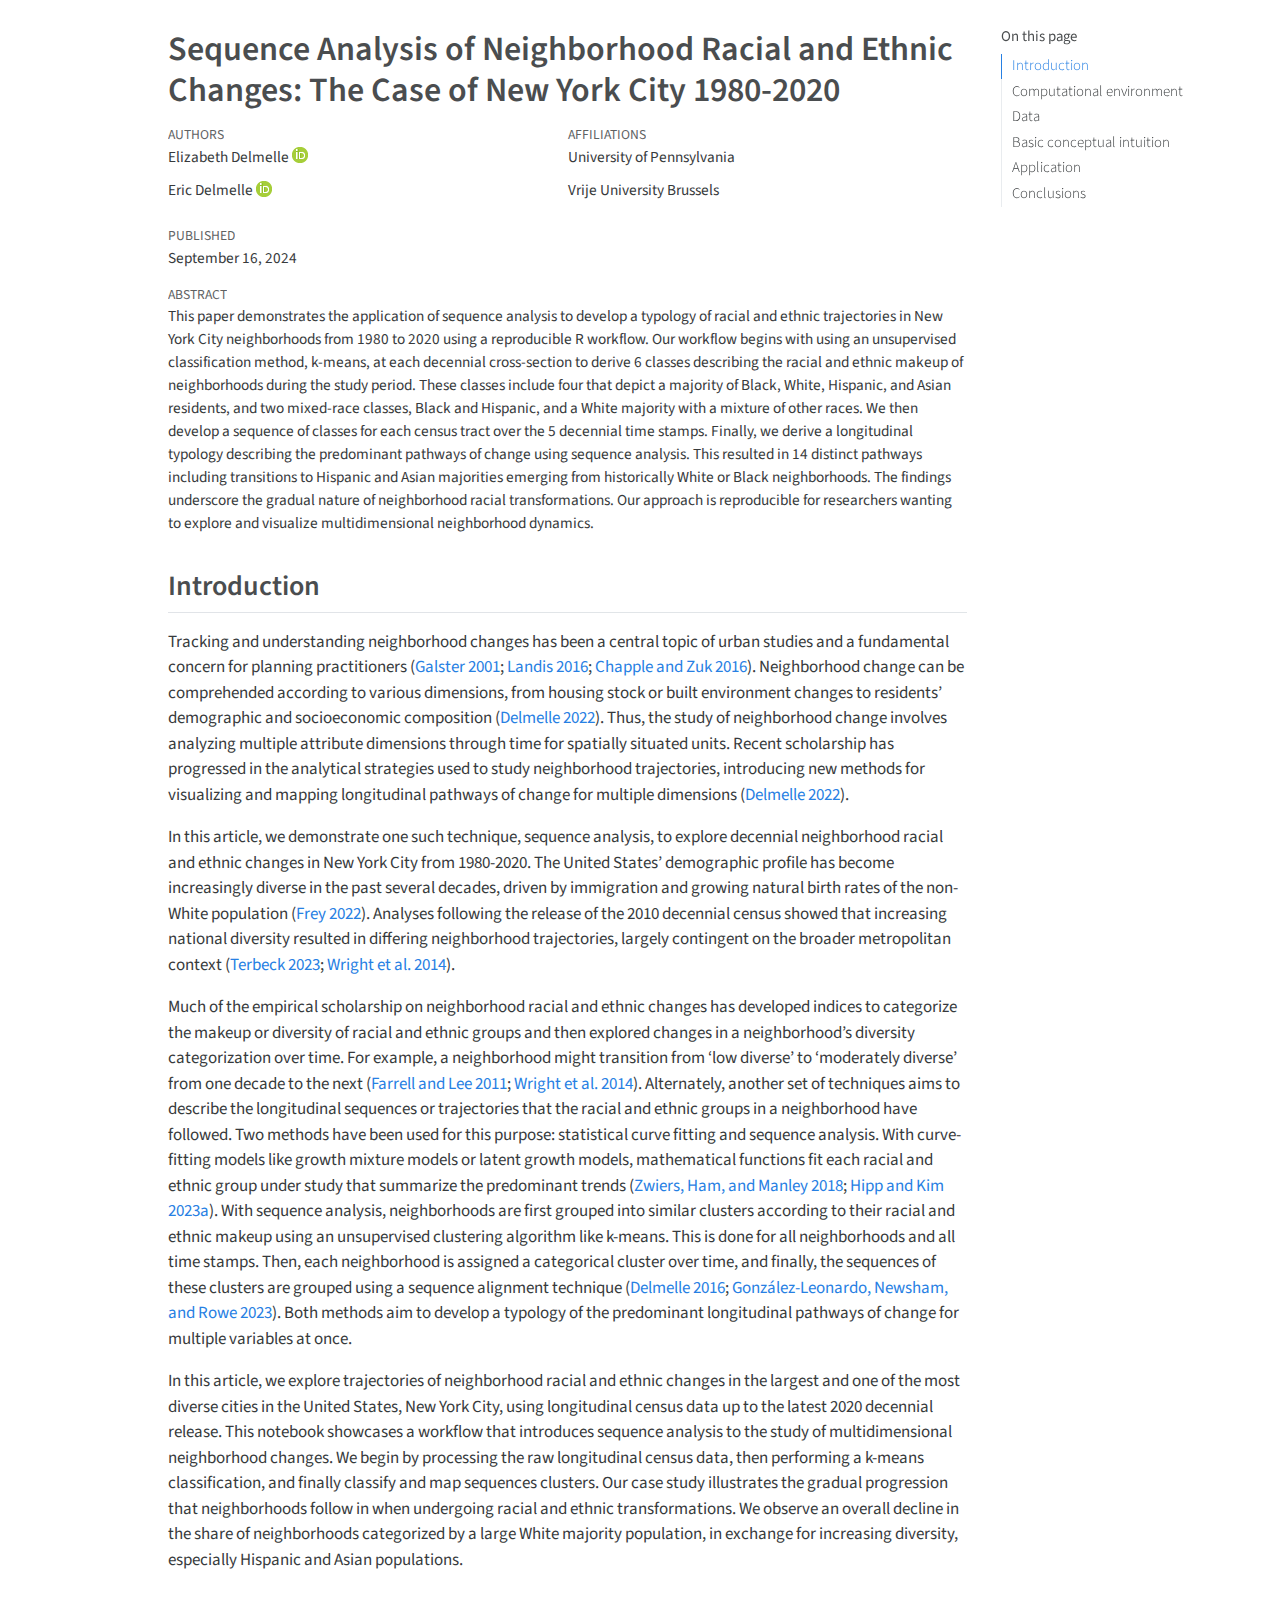
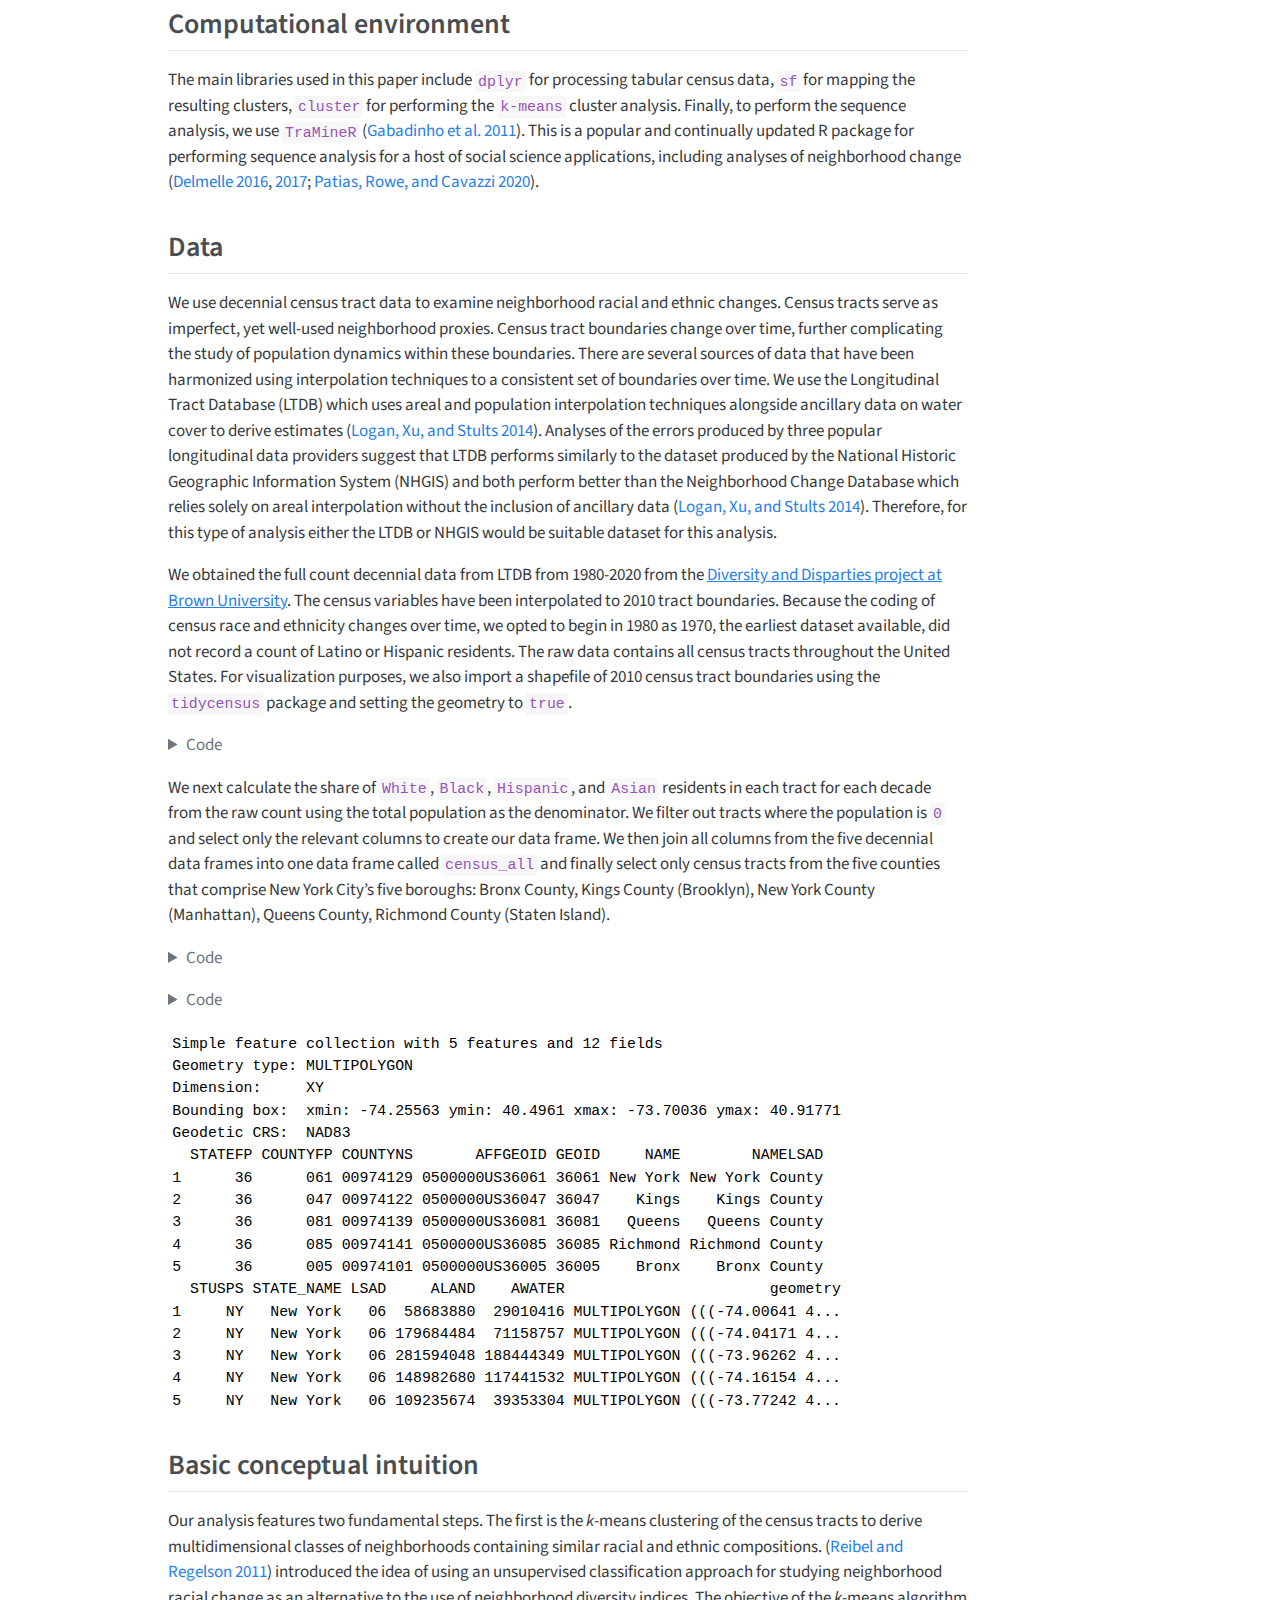
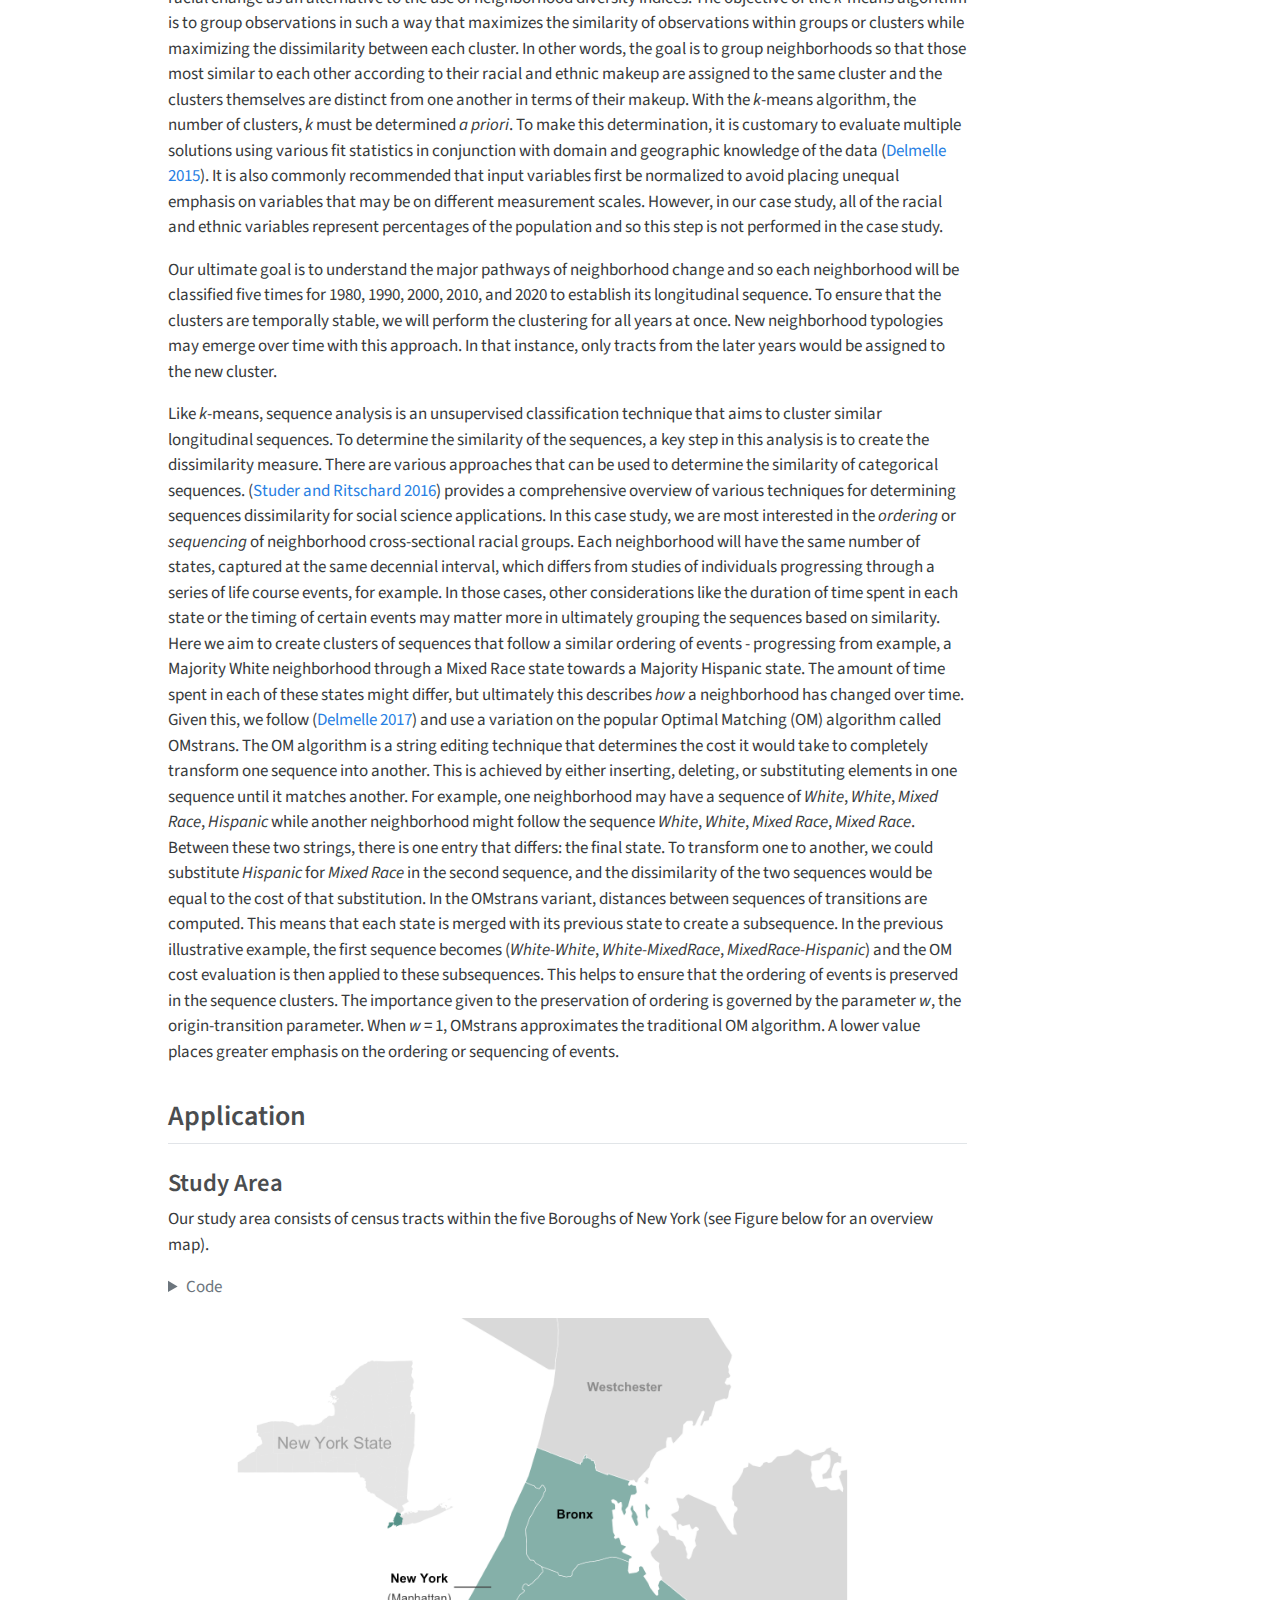
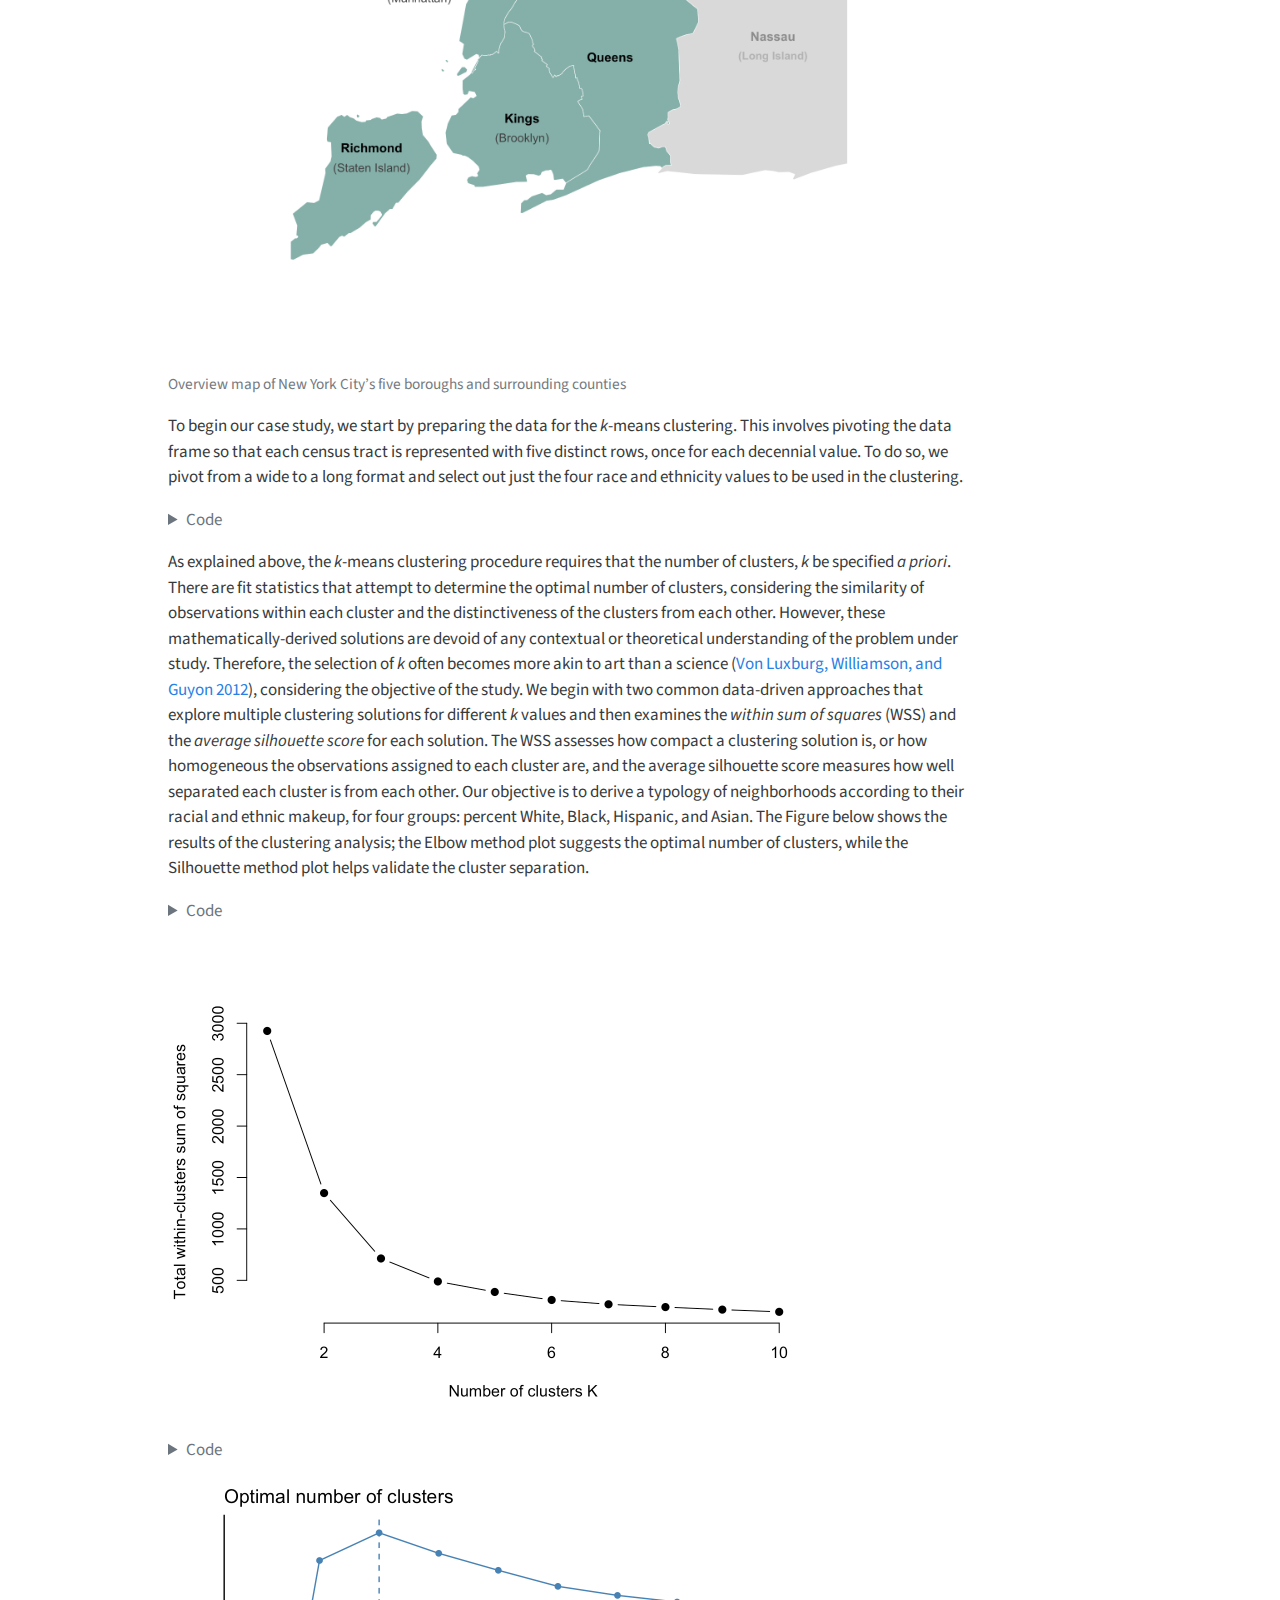
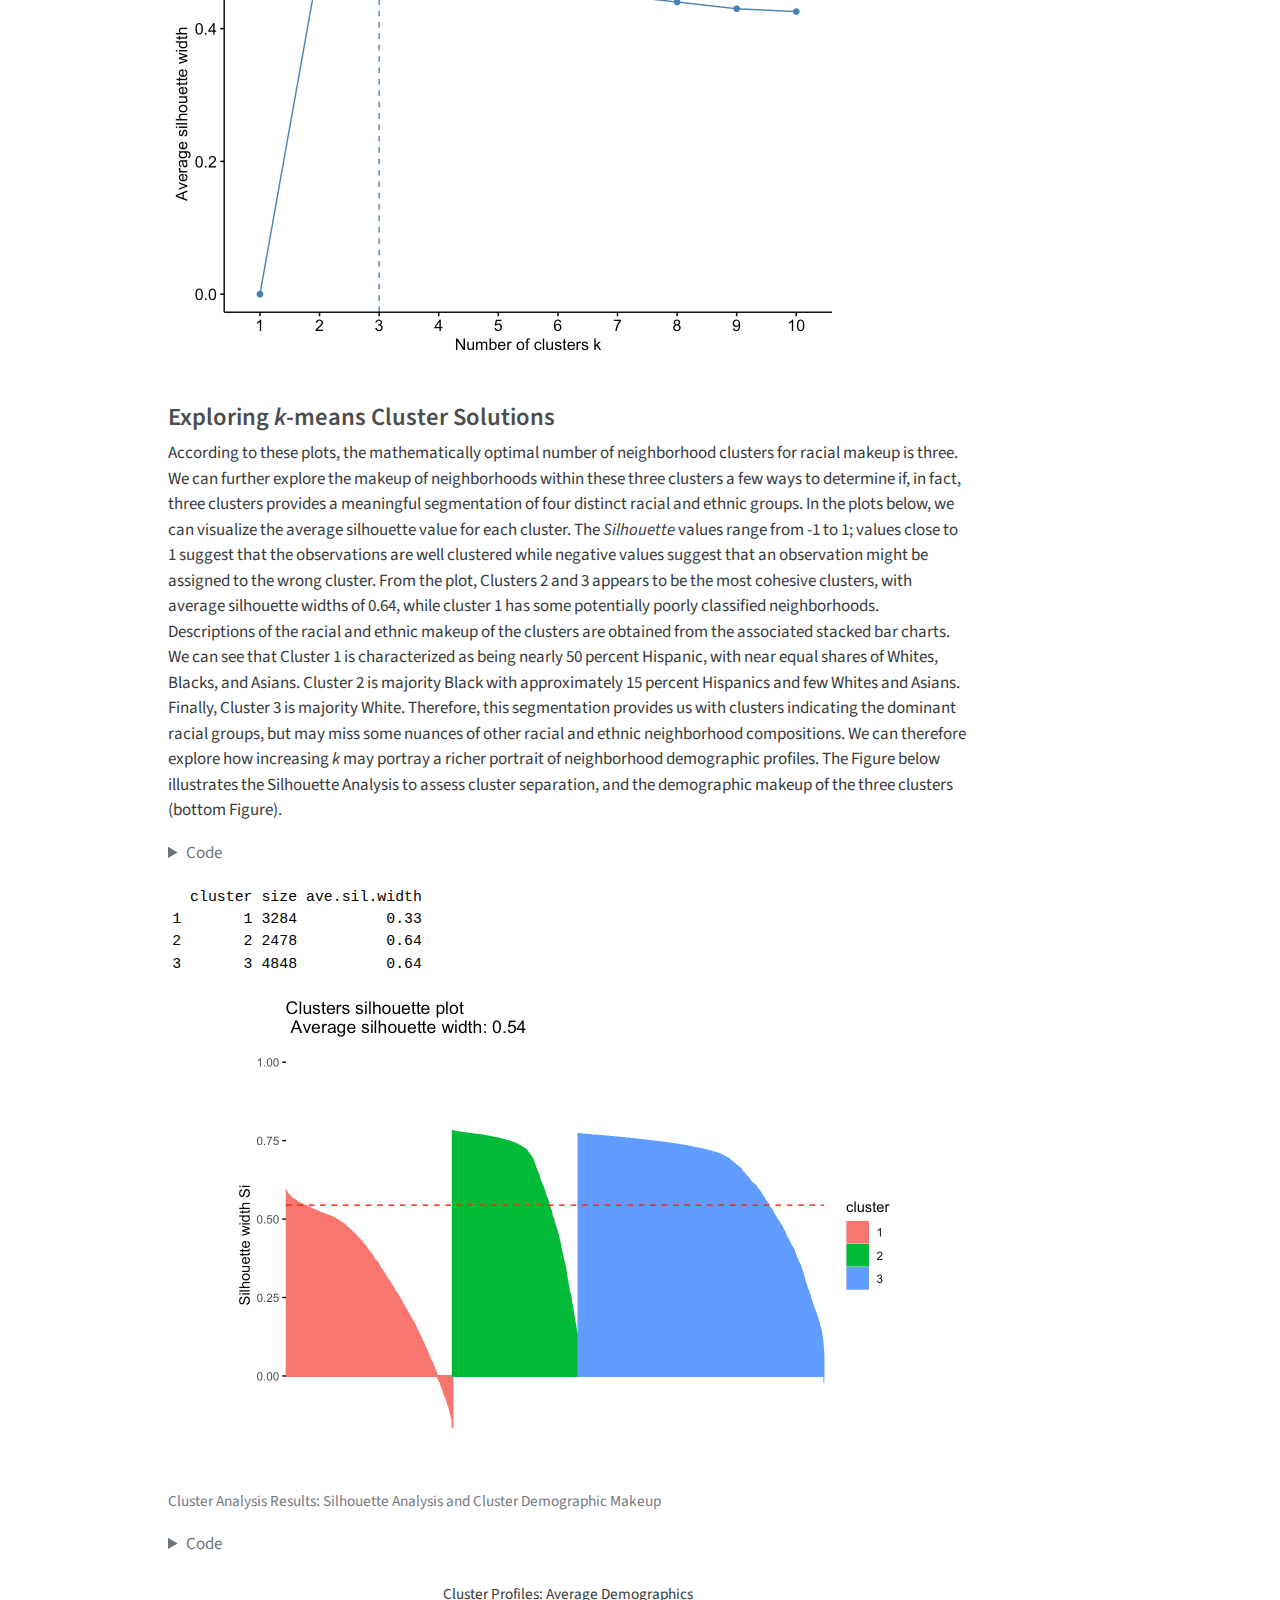
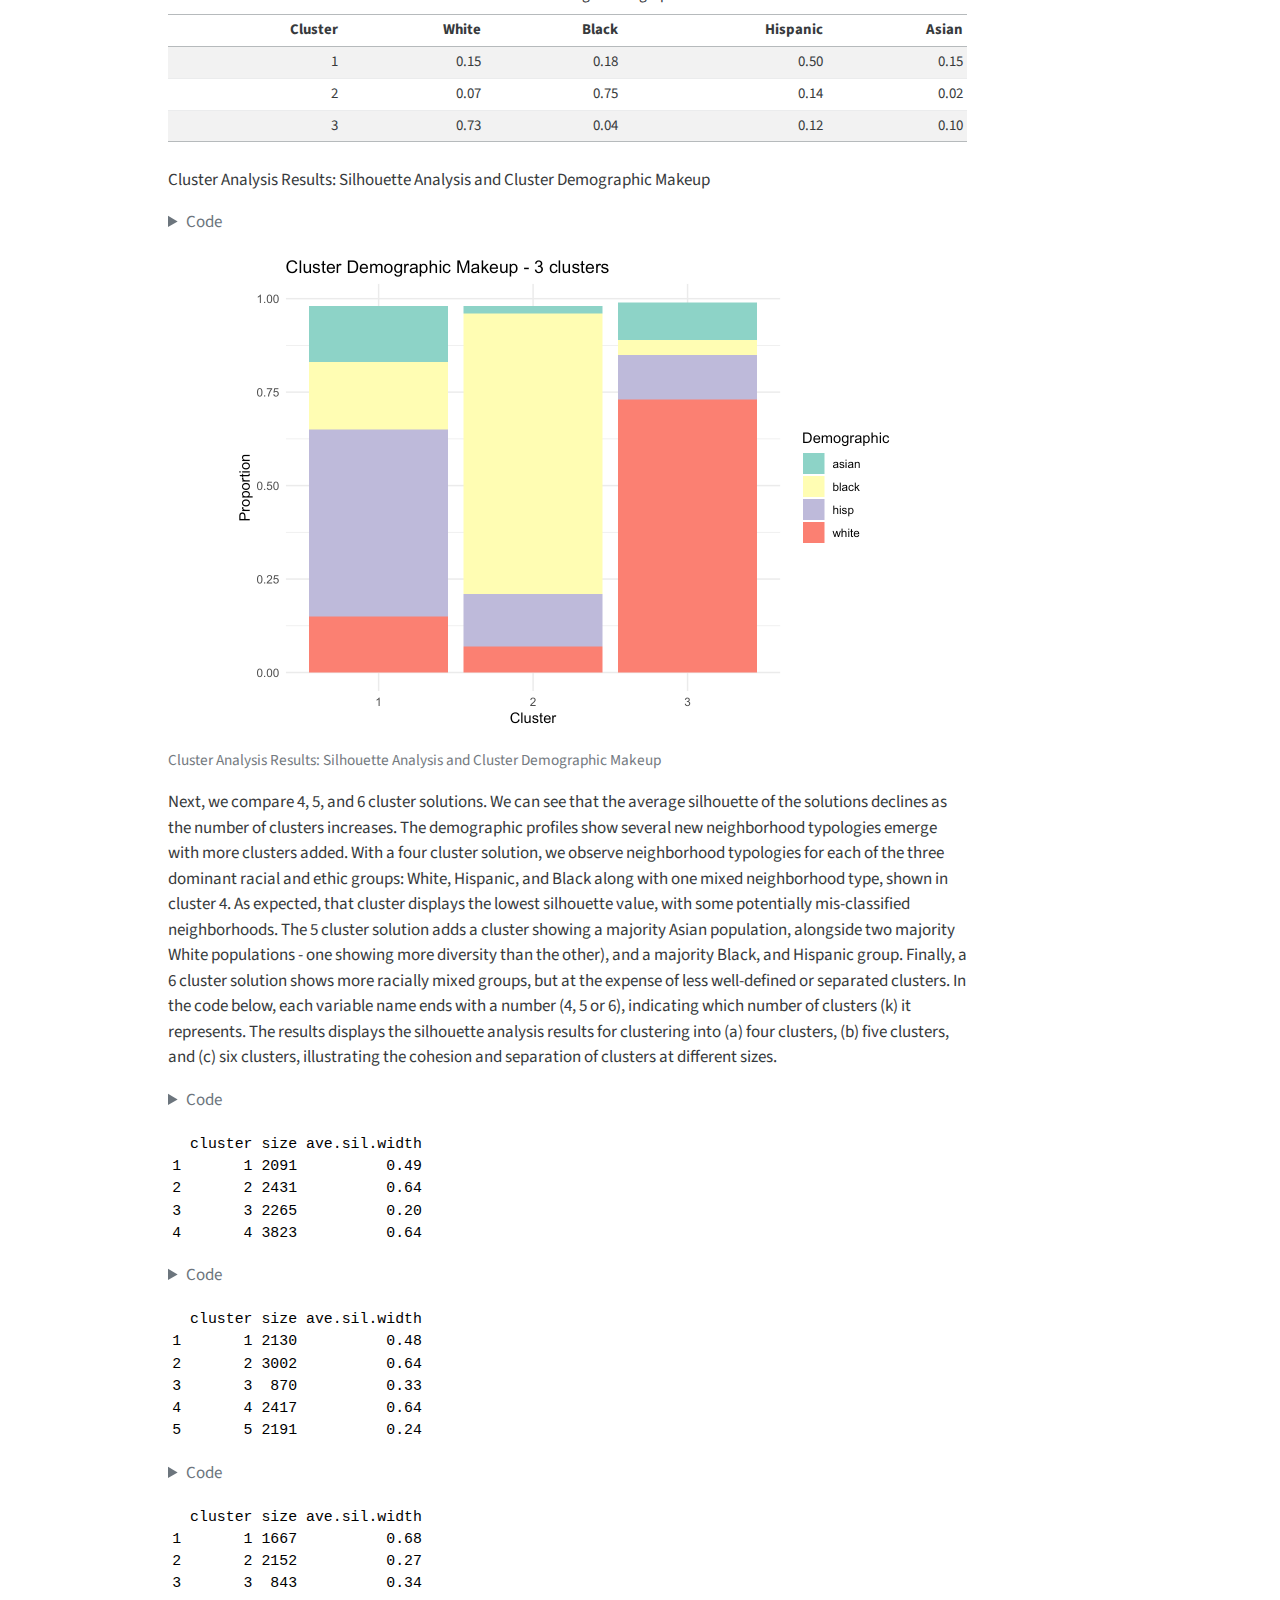
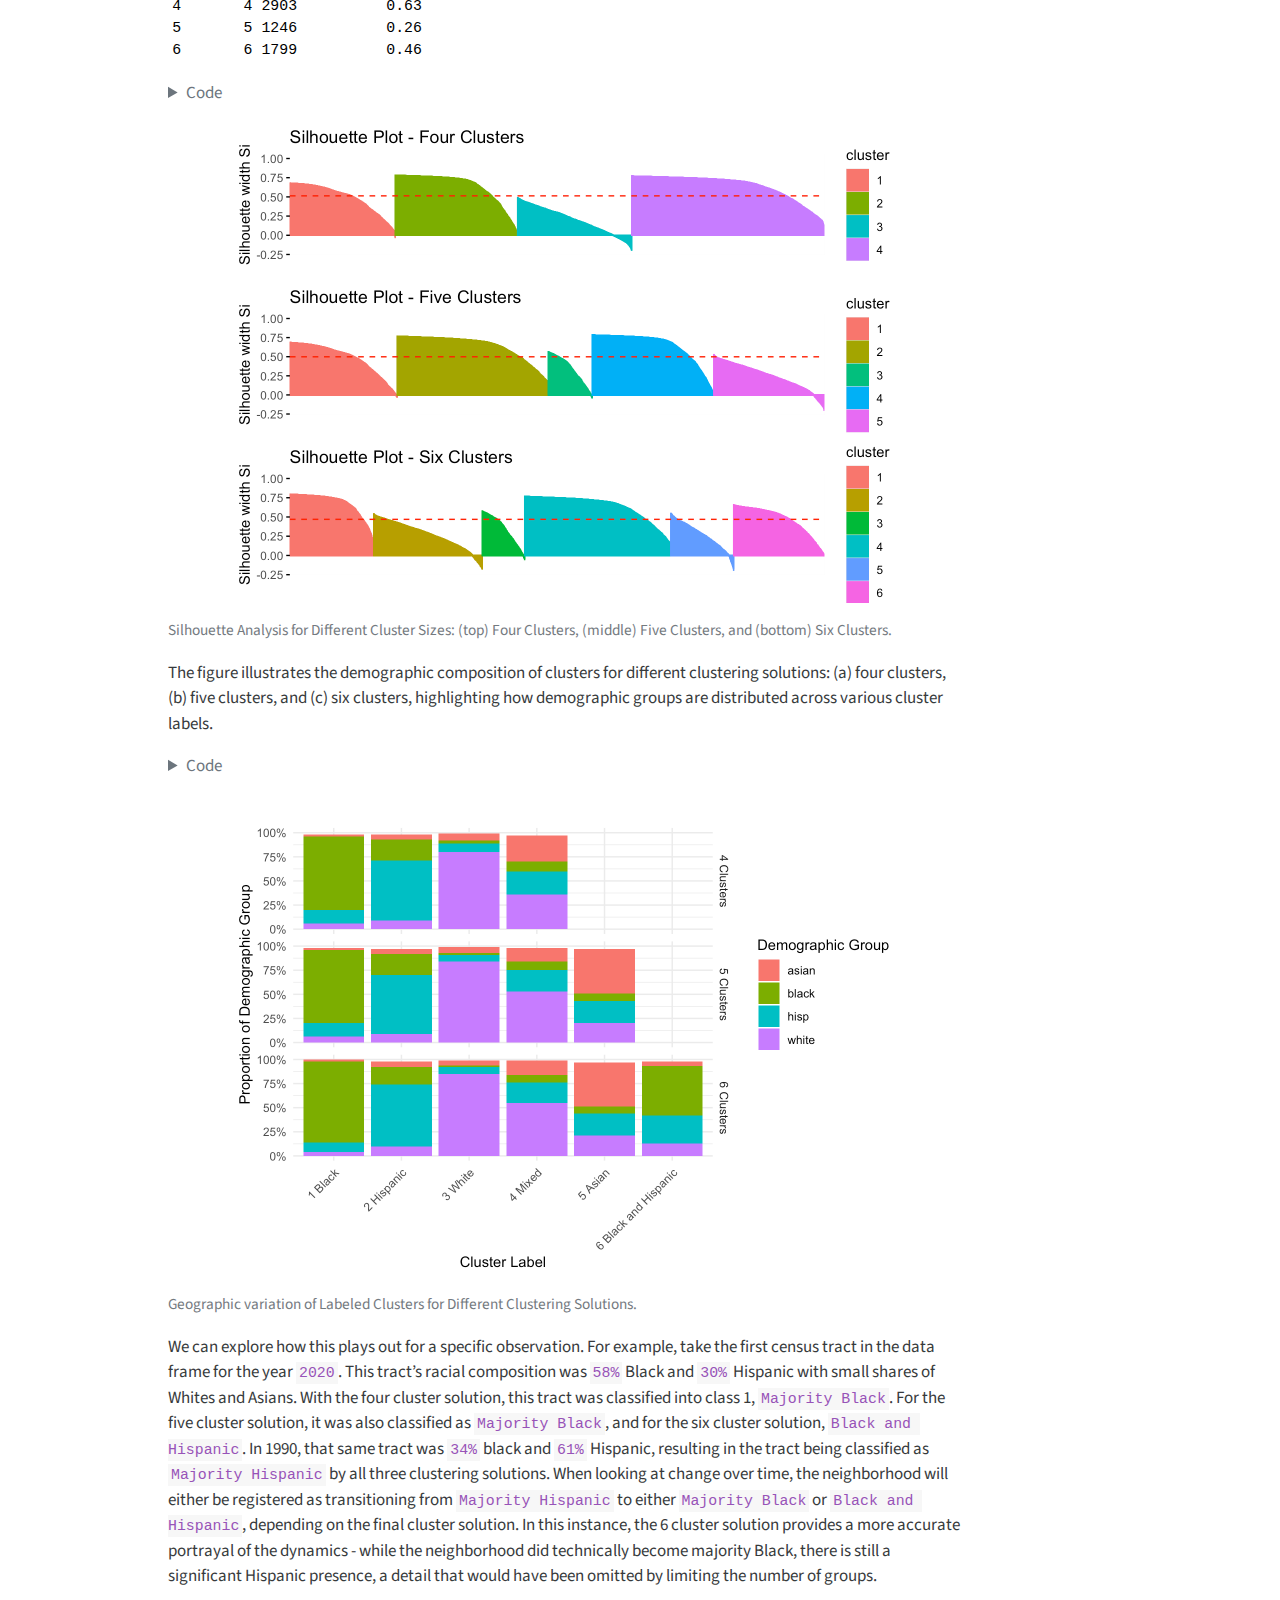
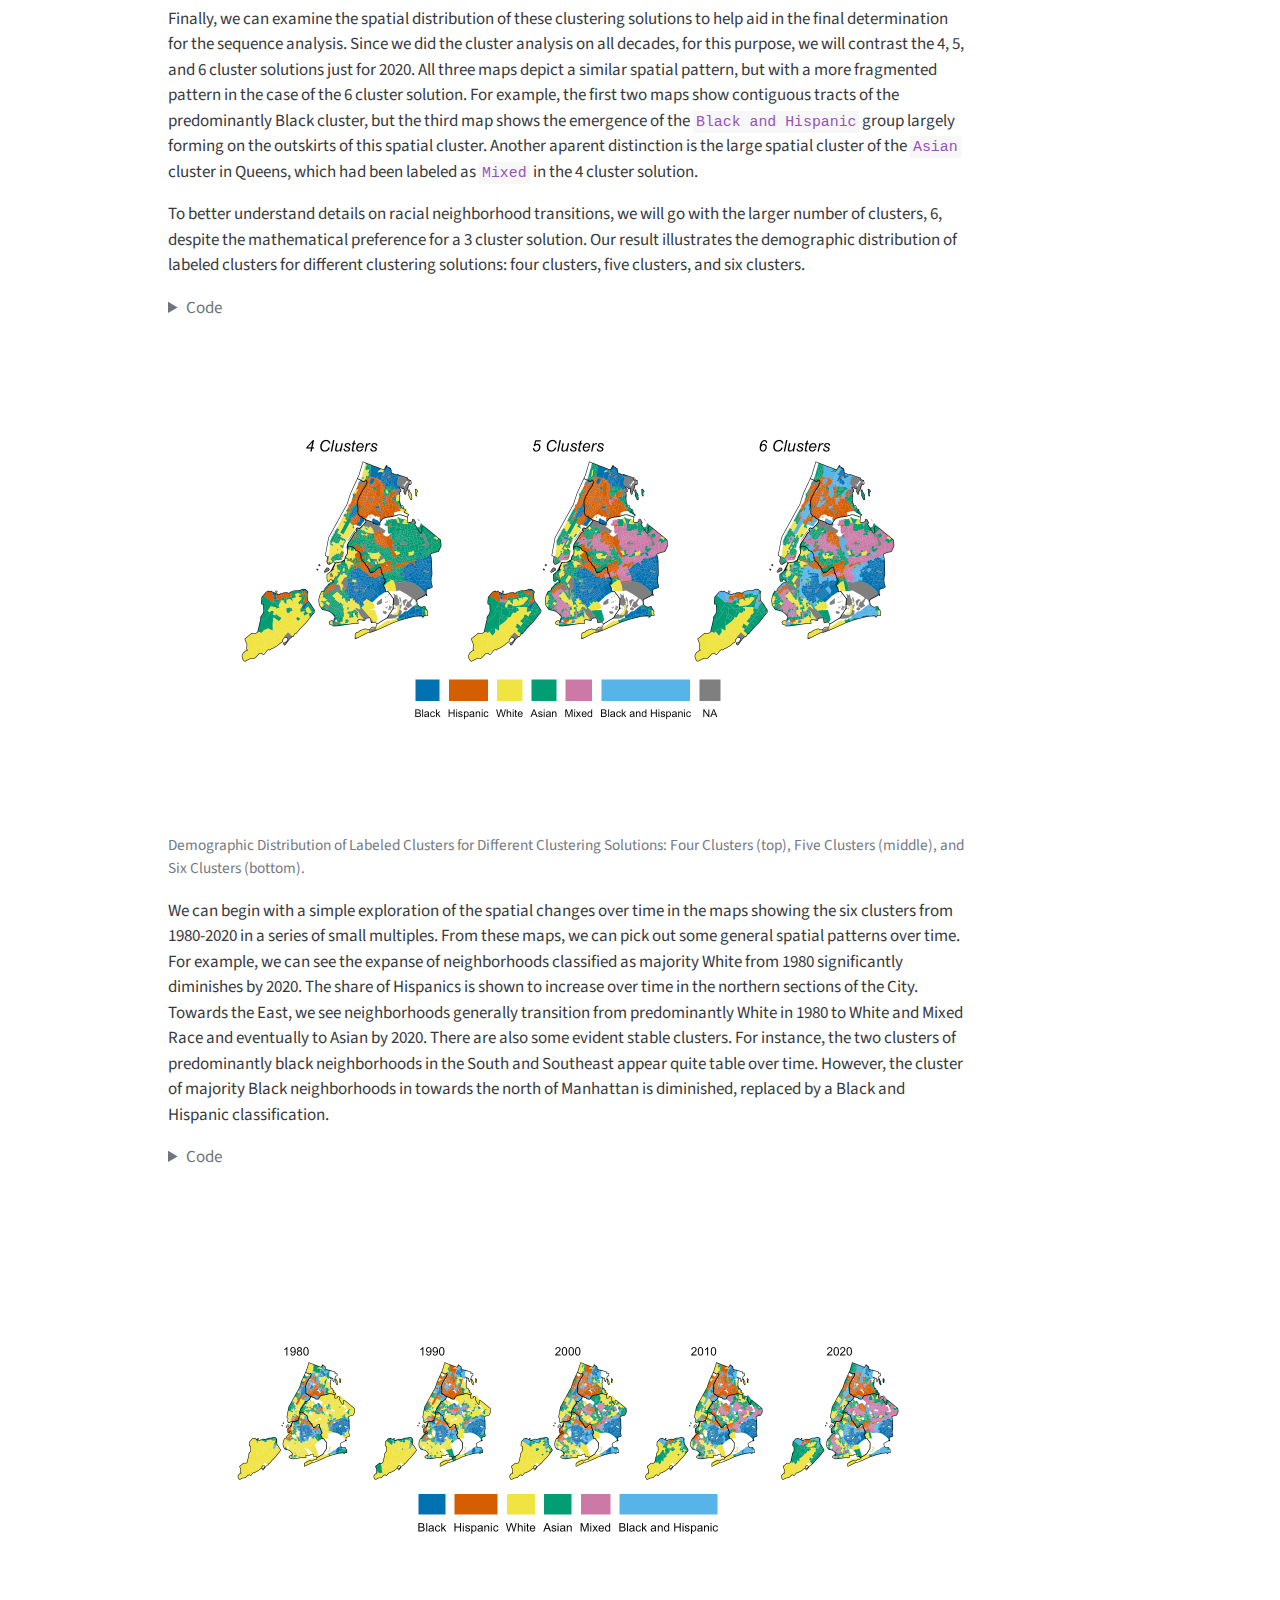
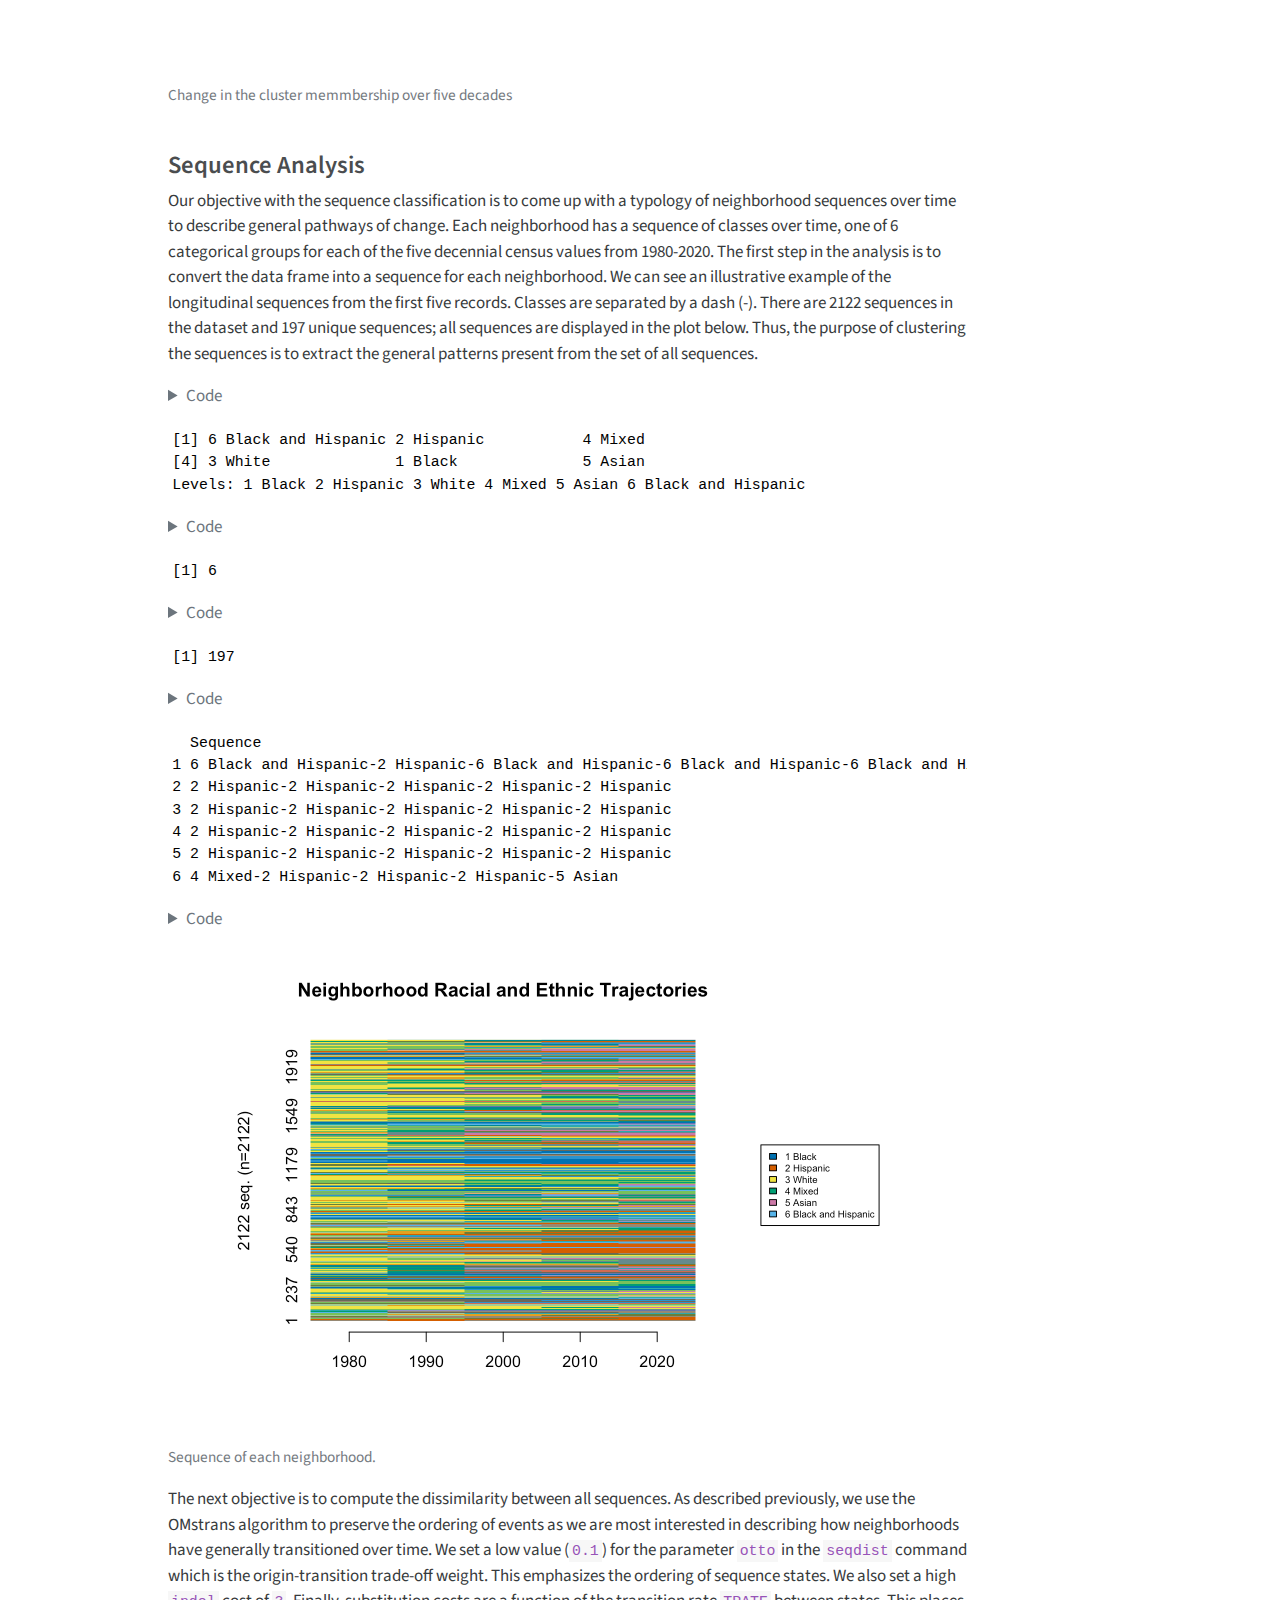
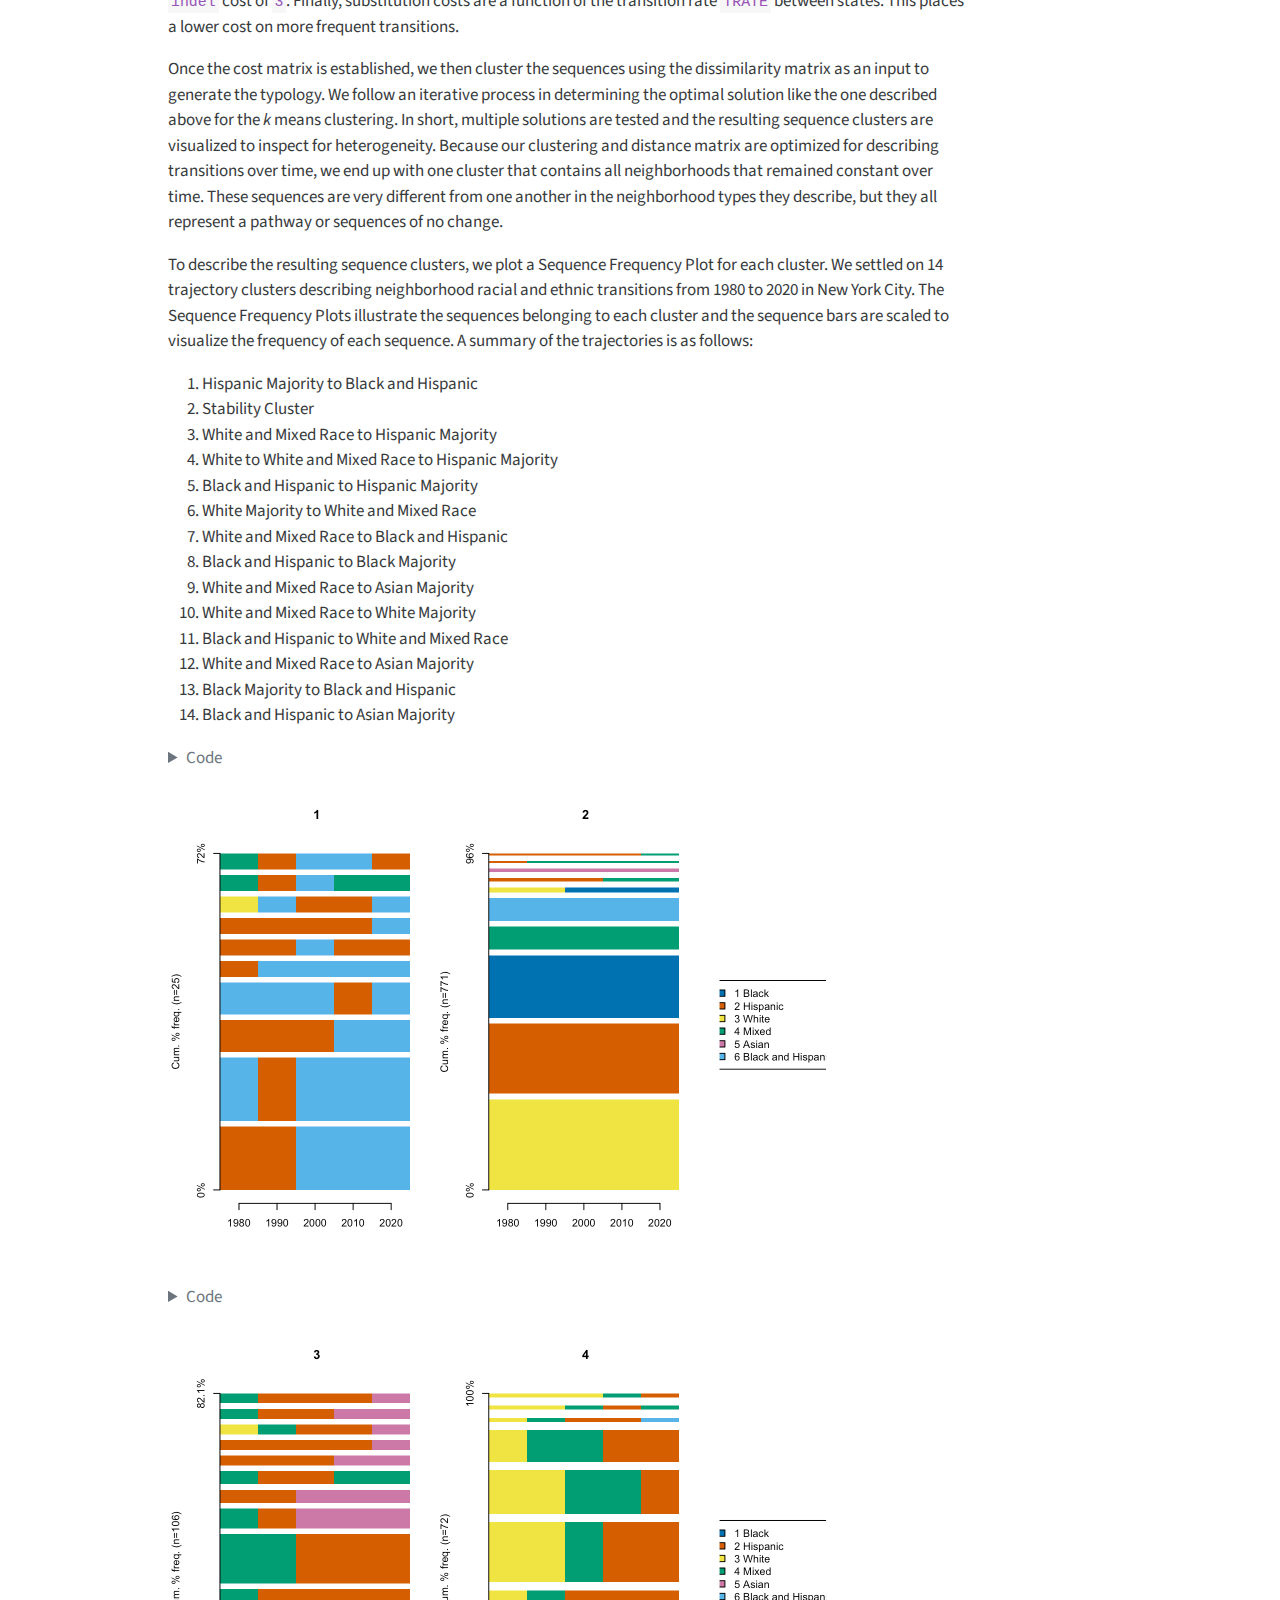
==== commit 9bd1bfd2: "Built site for gh-pages" ====
--- a/index.html
+++ b/index.html
@@ -8,10 +8,10 @@
 
 <meta name="author" content="Elizabeth Delmelle">
 <meta name="author" content="Eric Delmelle">
-<meta name="dcterms.date" content="2024-09-24">
+<meta name="dcterms.date" content="2024-09-16">
 <meta name="keywords" content="sequence analysis, neighborhood change, New York City">
 
-<title>Sequence Analysis of Neighborhood Racial and Ethnic Changes: The Case of New York City 1980-2020</title>
+<title>Sequence Paper - Sequence Analysis of Neighborhood Racial and Ethnic Changes: The Case of New York City 1980-2020</title>
 <style>
 code{white-space: pre-wrap;}
 span.smallcaps{font-variant: small-caps;}
@@ -80,16 +80,41 @@
 }</style>
 
 
-<script src="index_files/libs/clipboard/clipboard.min.js"></script>
-<script src="index_files/libs/quarto-html/quarto.js"></script>
-<script src="index_files/libs/quarto-html/popper.min.js"></script>
-<script src="index_files/libs/quarto-html/tippy.umd.min.js"></script>
-<script src="index_files/libs/quarto-html/anchor.min.js"></script>
-<link href="index_files/libs/quarto-html/tippy.css" rel="stylesheet">
-<link href="index_files/libs/quarto-html/quarto-syntax-highlighting.css" rel="stylesheet" id="quarto-text-highlighting-styles">
-<script src="index_files/libs/bootstrap/bootstrap.min.js"></script>
-<link href="index_files/libs/bootstrap/bootstrap-icons.css" rel="stylesheet">
-<link href="index_files/libs/bootstrap/bootstrap.min.css" rel="stylesheet" id="quarto-bootstrap" data-mode="light">
+<script src="site_libs/quarto-nav/quarto-nav.js"></script>
+<script src="site_libs/clipboard/clipboard.min.js"></script>
+<script src="site_libs/quarto-search/autocomplete.umd.js"></script>
+<script src="site_libs/quarto-search/fuse.min.js"></script>
+<script src="site_libs/quarto-search/quarto-search.js"></script>
+<meta name="quarto:offset" content="./">
+<script src="site_libs/quarto-html/quarto.js"></script>
+<script src="site_libs/quarto-html/popper.min.js"></script>
+<script src="site_libs/quarto-html/tippy.umd.min.js"></script>
+<script src="site_libs/quarto-html/anchor.min.js"></script>
+<link href="site_libs/quarto-html/tippy.css" rel="stylesheet">
+<link href="site_libs/quarto-html/quarto-syntax-highlighting.css" rel="stylesheet" id="quarto-text-highlighting-styles">
+<script src="site_libs/bootstrap/bootstrap.min.js"></script>
+<link href="site_libs/bootstrap/bootstrap-icons.css" rel="stylesheet">
+<link href="site_libs/bootstrap/bootstrap.min.css" rel="stylesheet" id="quarto-bootstrap" data-mode="light">
+<script id="quarto-search-options" type="application/json">{
+  "location": "sidebar",
+  "copy-button": false,
+  "collapse-after": 3,
+  "panel-placement": "start",
+  "type": "textbox",
+  "limit": 20,
+  "language": {
+    "search-no-results-text": "No results",
+    "search-matching-documents-text": "matching documents",
+    "search-copy-link-title": "Copy link to search",
+    "search-hide-matches-text": "Hide additional matches",
+    "search-more-match-text": "more match in this document",
+    "search-more-matches-text": "more matches in this document",
+    "search-clear-button-title": "Clear",
+    "search-detached-cancel-button-title": "Cancel",
+    "search-submit-button-title": "Submit",
+    "search-label": "Search"
+  }
+}</script>
 
 
 <link rel="stylesheet" href="styles.css">
@@ -97,10 +122,14 @@
 
 <body>
 
-<div id="quarto-content" class="page-columns page-rows-contents page-layout-article">
-<div id="quarto-margin-sidebar" class="sidebar margin-sidebar">
-  <nav id="TOC" role="doc-toc" class="toc-active">
-    <h2 id="toc-title">Table of contents</h2>
+<div id="quarto-search-results"></div>
+<!-- content -->
+<div id="quarto-content" class="quarto-container page-columns page-rows-contents page-layout-article">
+<!-- sidebar -->
+<!-- margin-sidebar -->
+    <div id="quarto-margin-sidebar" class="sidebar margin-sidebar">
+        <nav id="TOC" role="doc-toc" class="toc-active">
+    <h2 id="toc-title">On this page</h2>
    
   <ul>
   <li><a href="#sec-intro" id="toc-sec-intro" class="nav-link active" data-scroll-target="#sec-intro">Introduction</a></li>
@@ -116,7 +145,8 @@
   <li><a href="#sec-conclusion" id="toc-sec-conclusion" class="nav-link" data-scroll-target="#sec-conclusion">Conclusions</a></li>
   </ul>
 </nav>
-</div>
+    </div>
+<!-- main -->
 <main class="content" id="quarto-document-content">
 
 <header id="title-block-header" class="quarto-title-block default">
@@ -142,10 +172,7 @@
   </div>
     <div class="quarto-title-meta-contents">
         <p class="affiliation">
-            Vrije University Brussels, Belgium
-          </p>
-        <p class="affiliation">
-            Dornsife School of Public Health, Drexel, U.S.A.
+            Vrije University Brussels
           </p>
       </div>
     </div>
@@ -156,7 +183,7 @@
     <div>
     <div class="quarto-title-meta-heading">Published</div>
     <div class="quarto-title-meta-contents">
-      <p class="date">September 24, 2024</p>
+      <p class="date">September 16, 2024</p>
     </div>
   </div>
   
@@ -187,7 +214,7 @@
 <h2 class="anchored" data-anchor-id="sec-data">Data</h2>
 <p>We use decennial census tract data to examine neighborhood racial and ethnic changes. Census tracts serve as imperfect, yet well-used neighborhood proxies. Census tract boundaries change over time, further complicating the study of population dynamics within these boundaries. There are several sources of data that have been harmonized using interpolation techniques to a consistent set of boundaries over time. We use the Longitudinal Tract Database (LTDB) which uses areal and population interpolation techniques alongside ancillary data on water cover to derive estimates <span class="citation" data-cites="logan2014interpolating">(<a href="#ref-logan2014interpolating" role="doc-biblioref">Logan, Xu, and Stults 2014</a>)</span>. Analyses of the errors produced by three popular longitudinal data providers suggest that LTDB performs similarly to the dataset produced by the National Historic Geographic Information System (NHGIS) and both perform better than the Neighborhood Change Database which relies solely on areal interpolation without the inclusion of ancillary data <span class="citation" data-cites="logan2014interpolating">(<a href="#ref-logan2014interpolating" role="doc-biblioref">Logan, Xu, and Stults 2014</a>)</span>. Therefore, for this type of analysis either the LTDB or NHGIS would be suitable dataset for this analysis.</p>
 <p>We obtained the full count decennial data from LTDB from 1980-2020 from the <a href="https://s4.ad.brown.edu/projects/diversity/Researcher/LTBDDload/DataList.aspx">Diversity and Disparties project at Brown University</a>. The census variables have been interpolated to 2010 tract boundaries. Because the coding of census race and ethnicity changes over time, we opted to begin in 1980 as 1970, the earliest dataset available, did not record a count of Latino or Hispanic residents. The raw data contains all census tracts throughout the United States. For visualization purposes, we also import a shapefile of 2010 census tract boundaries using the <code>tidycensus</code> package and setting the geometry to <code>true</code>.</p>
-<div class="cell" data-hash="index_cache/html/importdata_e18dee84affb228d4dcd513596fc6102">
+<div class="cell">
 <details>
 <summary>Code</summary>
 <div class="sourceCode cell-code" id="cb1"><pre class="sourceCode r code-with-copy"><code class="sourceCode r"><span id="cb1-1"><a href="#cb1-1" aria-hidden="true" tabindex="-1"></a><span class="fu">setwd</span>(<span class="fu">here</span>())  <span class="co">#current working directory</span></span>
@@ -270,7 +297,7 @@
 <span id="cb2-53"><a href="#cb2-53" aria-hidden="true" tabindex="-1"></a>tract<span class="sc">$</span>TRTID10<span class="ot">&lt;-</span> <span class="fu">as.double</span>(tract<span class="sc">$</span>TRTID10)</span></code><button title="Copy to Clipboard" class="code-copy-button"><i class="bi"></i></button></pre></div>
 </details>
 </div>
-<div class="cell" data-hash="index_cache/html/extract county boundaries_113776efac3bd611015ad89aeccd54dd">
+<div class="cell">
 <details>
 <summary>Code</summary>
 <div class="sourceCode cell-code" id="cb3"><pre class="sourceCode r code-with-copy"><code class="sourceCode r"><span id="cb3-1"><a href="#cb3-1" aria-hidden="true" tabindex="-1"></a><span class="co"># Set tigris options to return the data in sf format (spatial data frame)</span></span>
@@ -319,7 +346,7 @@
 <section id="study-area" class="level3">
 <h3 class="anchored" data-anchor-id="study-area">Study Area</h3>
 <p>Our study area consists of census tracts within the five Boroughs of New York (see Figure below for an overview map).</p>
-<div class="cell" data-hash="index_cache/html/visualize-area_39bf7dbdb144fce0ec65c894278da314">
+<div class="cell">
 <details>
 <summary>Code</summary>
 <div class="sourceCode cell-code" id="cb5"><pre class="sourceCode r code-with-copy"><code class="sourceCode r"><span id="cb5-1"><a href="#cb5-1" aria-hidden="true" tabindex="-1"></a><span class="co"># Filter for only the New York City counties</span></span>
@@ -421,7 +448,7 @@
 </div>
 </div>
 <p>To begin our case study, we start by preparing the data for the <em>k</em>-means clustering. This involves pivoting the data frame so that each census tract is represented with five distinct rows, once for each decennial value. To do so, we pivot from a wide to a long format and select out just the four race and ethnicity values to be used in the clustering.</p>
-<div class="cell" data-hash="index_cache/html/kmeans_70755c9cb369a6f59288d29ff6bfa8d3">
+<div class="cell">
 <details>
 <summary>Code</summary>
 <div class="sourceCode cell-code" id="cb6"><pre class="sourceCode r code-with-copy"><code class="sourceCode r"><span id="cb6-1"><a href="#cb6-1" aria-hidden="true" tabindex="-1"></a><span class="co"># Convert the data frame from wide to long format</span></span>
@@ -444,7 +471,7 @@
 </details>
 </div>
 <p>As explained above, the <em>k</em>-means clustering procedure requires that the number of clusters, <em>k</em> be specified <em>a priori</em>. There are fit statistics that attempt to determine the optimal number of clusters, considering the similarity of observations within each cluster and the distinctiveness of the clusters from each other. However, these mathematically-derived solutions are devoid of any contextual or theoretical understanding of the problem under study. Therefore, the selection of <em>k</em> often becomes more akin to art than a science <span class="citation" data-cites="von2012clustering">(<a href="#ref-von2012clustering" role="doc-biblioref">Von Luxburg, Williamson, and Guyon 2012</a>)</span>, considering the objective of the study. We begin with two common data-driven approaches that explore multiple clustering solutions for different <em>k</em> values and then examines the <em>within sum of squares</em> (WSS) and the <em>average silhouette score</em> for each solution. The WSS assesses how compact a clustering solution is, or how homogeneous the observations assigned to each cluster are, and the average silhouette score measures how well separated each cluster is from each other. Our objective is to derive a typology of neighborhoods according to their racial and ethnic makeup, for four groups: percent White, Black, Hispanic, and Asian. The Figure below shows the results of the clustering analysis; the Elbow method plot suggests the optimal number of clusters, while the Silhouette method plot helps validate the cluster separation.</p>
-<div class="cell" data-fig.label="clustering-analysis" data-hash="index_cache/html/kmeans1_d9ae8a6d87b8a720f011cff72074aaac">
+<div class="cell">
 <details>
 <summary>Code</summary>
 <div class="sourceCode cell-code" id="cb7"><pre class="sourceCode r code-with-copy"><code class="sourceCode r"><span id="cb7-1"><a href="#cb7-1" aria-hidden="true" tabindex="-1"></a><span class="co"># Now do the k-means clustering on all</span></span>
@@ -464,14 +491,16 @@
 <span id="cb7-15"><a href="#cb7-15" aria-hidden="true" tabindex="-1"></a><span class="co"># Elbow method plot</span></span>
 <span id="cb7-16"><a href="#cb7-16" aria-hidden="true" tabindex="-1"></a><span class="fu">plot</span>(k.values, wss_values, <span class="at">type =</span> <span class="st">"b"</span>, <span class="at">pch =</span> <span class="dv">19</span>, <span class="at">frame =</span> <span class="cn">FALSE</span>,</span>
 <span id="cb7-17"><a href="#cb7-17" aria-hidden="true" tabindex="-1"></a>     <span class="at">xlab =</span> <span class="st">"Number of clusters K"</span>,</span>
-<span id="cb7-18"><a href="#cb7-18" aria-hidden="true" tabindex="-1"></a>     <span class="at">ylab =</span> <span class="st">"Total within-clusters sum of squares"</span>)</span>
-<span id="cb7-19"><a href="#cb7-19" aria-hidden="true" tabindex="-1"></a></span>
-<span id="cb7-20"><a href="#cb7-20" aria-hidden="true" tabindex="-1"></a><span class="co"># Silhouette method for determining the optimal number of clusters</span></span>
-<span id="cb7-21"><a href="#cb7-21" aria-hidden="true" tabindex="-1"></a><span class="fu">fviz_nbclust</span>(data_for_clustering, kmeans, <span class="at">method =</span> <span class="st">"silhouette"</span>)</span></code><button title="Copy to Clipboard" class="code-copy-button"><i class="bi"></i></button></pre></div>
+<span id="cb7-18"><a href="#cb7-18" aria-hidden="true" tabindex="-1"></a>     <span class="at">ylab =</span> <span class="st">"Total within-clusters sum of squares"</span>)</span></code><button title="Copy to Clipboard" class="code-copy-button"><i class="bi"></i></button></pre></div>
 </details>
 <div class="cell-output-display">
 <p><img src="index_files/figure-html/kmeans1-1.png" class="img-fluid" width="672"></p>
 </div>
+<details>
+<summary>Code</summary>
+<div class="sourceCode cell-code" id="cb8"><pre class="sourceCode r code-with-copy"><code class="sourceCode r"><span id="cb8-1"><a href="#cb8-1" aria-hidden="true" tabindex="-1"></a><span class="co"># Silhouette method for determining the optimal number of clusters</span></span>
+<span id="cb8-2"><a href="#cb8-2" aria-hidden="true" tabindex="-1"></a><span class="fu">fviz_nbclust</span>(data_for_clustering, kmeans, <span class="at">method =</span> <span class="st">"silhouette"</span>)</span></code><button title="Copy to Clipboard" class="code-copy-button"><i class="bi"></i></button></pre></div>
+</details>
 <div class="cell-output-display">
 <p><img src="index_files/figure-html/kmeans1-2.png" class="img-fluid" width="672"></p>
 </div>
@@ -480,19 +509,19 @@
 <section id="exploring-k-means-cluster-solutions" class="level3">
 <h3 class="anchored" data-anchor-id="exploring-k-means-cluster-solutions">Exploring <em>k</em>-means Cluster Solutions</h3>
 <p>According to these plots, the mathematically optimal number of neighborhood clusters for racial makeup is three. We can further explore the makeup of neighborhoods within these three clusters a few ways to determine if, in fact, three clusters provides a meaningful segmentation of four distinct racial and ethnic groups. In the plots below, we can visualize the average silhouette value for each cluster. The <em>Silhouette</em> values range from -1 to 1; values close to 1 suggest that the observations are well clustered while negative values suggest that an observation might be assigned to the wrong cluster. From the plot, Clusters 2 and 3 appears to be the most cohesive clusters, with average silhouette widths of 0.64, while cluster 1 has some potentially poorly classified neighborhoods. Descriptions of the racial and ethnic makeup of the clusters are obtained from the associated stacked bar charts. We can see that Cluster 1 is characterized as being nearly 50 percent Hispanic, with near equal shares of Whites, Blacks, and Asians. Cluster 2 is majority Black with approximately 15 percent Hispanics and few Whites and Asians. Finally, Cluster 3 is majority White. Therefore, this segmentation provides us with clusters indicating the dominant racial groups, but may miss some nuances of other racial and ethnic neighborhood compositions. We can therefore explore how increasing <em>k</em> may portray a richer portrait of neighborhood demographic profiles. The Figure below illustrates the Silhouette Analysis to assess cluster separation, and the demographic makeup of the three clusters (bottom Figure).</p>
-<div class="cell" data-fig.label="three-clusters" data-hash="index_cache/html/threeclusters_686dbc359e27d8956470e19484b1fd00">
-<details>
-<summary>Code</summary>
-<div class="sourceCode cell-code" id="cb8"><pre class="sourceCode r code-with-copy"><code class="sourceCode r"><span id="cb8-1"><a href="#cb8-1" aria-hidden="true" tabindex="-1"></a><span class="co"># Assume the optimal number of clusters (k) is 3 from the previous steps</span></span>
-<span id="cb8-2"><a href="#cb8-2" aria-hidden="true" tabindex="-1"></a><span class="fu">set.seed</span>(<span class="dv">123</span>)</span>
-<span id="cb8-3"><a href="#cb8-3" aria-hidden="true" tabindex="-1"></a>kmeans_result <span class="ot">&lt;-</span> <span class="fu">kmeans</span>(data_for_clustering, <span class="at">centers =</span> <span class="dv">3</span>, <span class="at">nstart =</span> <span class="dv">25</span>)</span>
-<span id="cb8-4"><a href="#cb8-4" aria-hidden="true" tabindex="-1"></a></span>
-<span id="cb8-5"><a href="#cb8-5" aria-hidden="true" tabindex="-1"></a><span class="co"># Add the cluster assignments to the original data</span></span>
-<span id="cb8-6"><a href="#cb8-6" aria-hidden="true" tabindex="-1"></a>census_long<span class="sc">$</span>cluster <span class="ot">&lt;-</span> kmeans_result<span class="sc">$</span>cluster</span>
-<span id="cb8-7"><a href="#cb8-7" aria-hidden="true" tabindex="-1"></a></span>
-<span id="cb8-8"><a href="#cb8-8" aria-hidden="true" tabindex="-1"></a><span class="co"># Silhouette Analysis</span></span>
-<span id="cb8-9"><a href="#cb8-9" aria-hidden="true" tabindex="-1"></a>sil <span class="ot">&lt;-</span> <span class="fu">silhouette</span>(kmeans_result<span class="sc">$</span>cluster, <span class="fu">dist</span>(data_for_clustering))</span>
-<span id="cb8-10"><a href="#cb8-10" aria-hidden="true" tabindex="-1"></a><span class="fu">fviz_silhouette</span>(sil)</span></code><button title="Copy to Clipboard" class="code-copy-button"><i class="bi"></i></button></pre></div>
+<div class="cell">
+<details>
+<summary>Code</summary>
+<div class="sourceCode cell-code" id="cb9"><pre class="sourceCode r code-with-copy"><code class="sourceCode r"><span id="cb9-1"><a href="#cb9-1" aria-hidden="true" tabindex="-1"></a><span class="co"># Assume the optimal number of clusters (k) is 3 from the previous steps</span></span>
+<span id="cb9-2"><a href="#cb9-2" aria-hidden="true" tabindex="-1"></a><span class="fu">set.seed</span>(<span class="dv">123</span>)</span>
+<span id="cb9-3"><a href="#cb9-3" aria-hidden="true" tabindex="-1"></a>kmeans_result <span class="ot">&lt;-</span> <span class="fu">kmeans</span>(data_for_clustering, <span class="at">centers =</span> <span class="dv">3</span>, <span class="at">nstart =</span> <span class="dv">25</span>)</span>
+<span id="cb9-4"><a href="#cb9-4" aria-hidden="true" tabindex="-1"></a></span>
+<span id="cb9-5"><a href="#cb9-5" aria-hidden="true" tabindex="-1"></a><span class="co"># Add the cluster assignments to the original data</span></span>
+<span id="cb9-6"><a href="#cb9-6" aria-hidden="true" tabindex="-1"></a>census_long<span class="sc">$</span>cluster <span class="ot">&lt;-</span> kmeans_result<span class="sc">$</span>cluster</span>
+<span id="cb9-7"><a href="#cb9-7" aria-hidden="true" tabindex="-1"></a></span>
+<span id="cb9-8"><a href="#cb9-8" aria-hidden="true" tabindex="-1"></a><span class="co"># Silhouette Analysis</span></span>
+<span id="cb9-9"><a href="#cb9-9" aria-hidden="true" tabindex="-1"></a>sil <span class="ot">&lt;-</span> <span class="fu">silhouette</span>(kmeans_result<span class="sc">$</span>cluster, <span class="fu">dist</span>(data_for_clustering))</span>
+<span id="cb9-10"><a href="#cb9-10" aria-hidden="true" tabindex="-1"></a><span class="fu">fviz_silhouette</span>(sil)</span></code><button title="Copy to Clipboard" class="code-copy-button"><i class="bi"></i></button></pre></div>
 </details>
 <div class="cell-output cell-output-stdout">
 <pre><code>  cluster size ave.sil.width
@@ -500,21 +529,29 @@
 2       2 2478          0.64
 3       3 4848          0.64</code></pre>
 </div>
-<details>
-<summary>Code</summary>
-<div class="sourceCode cell-code" id="cb10"><pre class="sourceCode r code-with-copy"><code class="sourceCode r"><span id="cb10-1"><a href="#cb10-1" aria-hidden="true" tabindex="-1"></a><span class="co"># Extract silhouette information to a data frame (df)</span></span>
-<span id="cb10-2"><a href="#cb10-2" aria-hidden="true" tabindex="-1"></a>sil_df <span class="ot">&lt;-</span> <span class="fu">as.data.frame</span>(sil[, <span class="dv">1</span><span class="sc">:</span><span class="dv">3</span>])</span>
-<span id="cb10-3"><a href="#cb10-3" aria-hidden="true" tabindex="-1"></a><span class="fu">colnames</span>(sil_df) <span class="ot">&lt;-</span> <span class="fu">c</span>(<span class="st">"Cluster"</span>, <span class="st">"Silhouette Width"</span>, <span class="st">"Neighboring Cluster"</span>)</span>
-<span id="cb10-4"><a href="#cb10-4" aria-hidden="true" tabindex="-1"></a></span>
-<span id="cb10-5"><a href="#cb10-5" aria-hidden="true" tabindex="-1"></a><span class="co"># Cluster profiles</span></span>
-<span id="cb10-6"><a href="#cb10-6" aria-hidden="true" tabindex="-1"></a>cluster_profiles <span class="ot">&lt;-</span> census_long <span class="sc">%&gt;%</span></span>
-<span id="cb10-7"><a href="#cb10-7" aria-hidden="true" tabindex="-1"></a>  <span class="fu">group_by</span>(cluster) <span class="sc">%&gt;%</span></span>
-<span id="cb10-8"><a href="#cb10-8" aria-hidden="true" tabindex="-1"></a>  <span class="fu">summarise</span>(<span class="fu">across</span>(<span class="fu">c</span>(white, black, hisp, asian), <span class="sc">~</span> <span class="fu">round</span>(<span class="fu">mean</span>(.), <span class="dv">2</span>)))</span>
-<span id="cb10-9"><a href="#cb10-9" aria-hidden="true" tabindex="-1"></a></span>
-<span id="cb10-10"><a href="#cb10-10" aria-hidden="true" tabindex="-1"></a><span class="co"># Print the table as a formatted table</span></span>
-<span id="cb10-11"><a href="#cb10-11" aria-hidden="true" tabindex="-1"></a><span class="fu">kable</span>(cluster_profiles, <span class="at">caption =</span> <span class="st">"Cluster Profiles: Average Demographics"</span>, </span>
-<span id="cb10-12"><a href="#cb10-12" aria-hidden="true" tabindex="-1"></a>      <span class="at">col.names =</span> <span class="fu">c</span>(<span class="st">"Cluster"</span>, <span class="st">"White"</span>, <span class="st">"Black"</span>, <span class="st">"Hispanic"</span>, <span class="st">"Asian"</span>),</span>
-<span id="cb10-13"><a href="#cb10-13" aria-hidden="true" tabindex="-1"></a>      <span class="at">format =</span> <span class="st">"markdown"</span>)</span></code><button title="Copy to Clipboard" class="code-copy-button"><i class="bi"></i></button></pre></div>
+<div class="cell-output-display">
+<div class="quarto-figure quarto-figure-center">
+<figure class="figure">
+<p><img src="index_files/figure-html/threeclusters-1.png" class="img-fluid figure-img" width="672"></p>
+<figcaption class="figure-caption">Cluster Analysis Results: Silhouette Analysis and Cluster Demographic Makeup</figcaption>
+</figure>
+</div>
+</div>
+<details>
+<summary>Code</summary>
+<div class="sourceCode cell-code" id="cb11"><pre class="sourceCode r code-with-copy"><code class="sourceCode r"><span id="cb11-1"><a href="#cb11-1" aria-hidden="true" tabindex="-1"></a><span class="co"># Extract silhouette information to a data frame (df)</span></span>
+<span id="cb11-2"><a href="#cb11-2" aria-hidden="true" tabindex="-1"></a>sil_df <span class="ot">&lt;-</span> <span class="fu">as.data.frame</span>(sil[, <span class="dv">1</span><span class="sc">:</span><span class="dv">3</span>])</span>
+<span id="cb11-3"><a href="#cb11-3" aria-hidden="true" tabindex="-1"></a><span class="fu">colnames</span>(sil_df) <span class="ot">&lt;-</span> <span class="fu">c</span>(<span class="st">"Cluster"</span>, <span class="st">"Silhouette Width"</span>, <span class="st">"Neighboring Cluster"</span>)</span>
+<span id="cb11-4"><a href="#cb11-4" aria-hidden="true" tabindex="-1"></a></span>
+<span id="cb11-5"><a href="#cb11-5" aria-hidden="true" tabindex="-1"></a><span class="co"># Cluster profiles</span></span>
+<span id="cb11-6"><a href="#cb11-6" aria-hidden="true" tabindex="-1"></a>cluster_profiles <span class="ot">&lt;-</span> census_long <span class="sc">%&gt;%</span></span>
+<span id="cb11-7"><a href="#cb11-7" aria-hidden="true" tabindex="-1"></a>  <span class="fu">group_by</span>(cluster) <span class="sc">%&gt;%</span></span>
+<span id="cb11-8"><a href="#cb11-8" aria-hidden="true" tabindex="-1"></a>  <span class="fu">summarise</span>(<span class="fu">across</span>(<span class="fu">c</span>(white, black, hisp, asian), <span class="sc">~</span> <span class="fu">round</span>(<span class="fu">mean</span>(.), <span class="dv">2</span>)))</span>
+<span id="cb11-9"><a href="#cb11-9" aria-hidden="true" tabindex="-1"></a></span>
+<span id="cb11-10"><a href="#cb11-10" aria-hidden="true" tabindex="-1"></a><span class="co"># Print the table as a formatted table</span></span>
+<span id="cb11-11"><a href="#cb11-11" aria-hidden="true" tabindex="-1"></a><span class="fu">kable</span>(cluster_profiles, <span class="at">caption =</span> <span class="st">"Cluster Profiles: Average Demographics"</span>, </span>
+<span id="cb11-12"><a href="#cb11-12" aria-hidden="true" tabindex="-1"></a>      <span class="at">col.names =</span> <span class="fu">c</span>(<span class="st">"Cluster"</span>, <span class="st">"White"</span>, <span class="st">"Black"</span>, <span class="st">"Hispanic"</span>, <span class="st">"Asian"</span>),</span>
+<span id="cb11-13"><a href="#cb11-13" aria-hidden="true" tabindex="-1"></a>      <span class="at">format =</span> <span class="st">"markdown"</span>)</span></code><button title="Copy to Clipboard" class="code-copy-button"><i class="bi"></i></button></pre></div>
 </details>
 <div class="cell-output-display">
 <table class="table table-sm table-striped small">
@@ -552,61 +589,53 @@
 </tr>
 </tbody>
 </table>
-<p>Cluster Analysis Results: Silhouette Analysis and Cluster Demographic Makeup.</p>
-</div>
-<details>
-<summary>Code</summary>
-<div class="sourceCode cell-code" id="cb11"><pre class="sourceCode r code-with-copy"><code class="sourceCode r"><span id="cb11-1"><a href="#cb11-1" aria-hidden="true" tabindex="-1"></a><span class="co"># Reshape the data from wide to long format</span></span>
-<span id="cb11-2"><a href="#cb11-2" aria-hidden="true" tabindex="-1"></a>cluster_profiles_long <span class="ot">&lt;-</span> cluster_profiles <span class="sc">%&gt;%</span></span>
-<span id="cb11-3"><a href="#cb11-3" aria-hidden="true" tabindex="-1"></a>  <span class="fu">pivot_longer</span>(<span class="at">cols =</span> <span class="fu">c</span>(<span class="st">"white"</span>, <span class="st">"black"</span>, <span class="st">"hisp"</span>, <span class="st">"asian"</span>), </span>
-<span id="cb11-4"><a href="#cb11-4" aria-hidden="true" tabindex="-1"></a>               <span class="at">names_to =</span> <span class="st">"Demographic"</span>, <span class="at">values_to =</span> <span class="st">"Proportion"</span>)</span>
-<span id="cb11-5"><a href="#cb11-5" aria-hidden="true" tabindex="-1"></a></span>
-<span id="cb11-6"><a href="#cb11-6" aria-hidden="true" tabindex="-1"></a><span class="co"># Create the stacked bar chart</span></span>
-<span id="cb11-7"><a href="#cb11-7" aria-hidden="true" tabindex="-1"></a><span class="fu">ggplot</span>(cluster_profiles_long, <span class="fu">aes</span>(<span class="at">x =</span> <span class="fu">factor</span>(cluster), <span class="at">y =</span> Proportion, <span class="at">fill =</span> Demographic)) <span class="sc">+</span></span>
-<span id="cb11-8"><a href="#cb11-8" aria-hidden="true" tabindex="-1"></a>  <span class="fu">geom_bar</span>(<span class="at">stat =</span> <span class="st">"identity"</span>) <span class="sc">+</span></span>
-<span id="cb11-9"><a href="#cb11-9" aria-hidden="true" tabindex="-1"></a>  <span class="fu">labs</span>(<span class="at">title =</span> <span class="st">"Cluster Demographic Makeup - 3 clusters"</span>, <span class="at">x =</span> <span class="st">"Cluster"</span>, <span class="at">y =</span> <span class="st">"Proportion"</span>) <span class="sc">+</span></span>
-<span id="cb11-10"><a href="#cb11-10" aria-hidden="true" tabindex="-1"></a>  <span class="fu">scale_fill_brewer</span>(<span class="at">palette =</span> <span class="st">"Set3"</span>) <span class="sc">+</span>  <span class="co"># Adjust color palette if desired</span></span>
-<span id="cb11-11"><a href="#cb11-11" aria-hidden="true" tabindex="-1"></a>  <span class="fu">theme_minimal</span>()</span></code><button title="Copy to Clipboard" class="code-copy-button"><i class="bi"></i></button></pre></div>
-</details>
-<div class="cell-output-display">
-<div class="quarto-figure quarto-figure-center">
-<figure class="figure">
-<p><img src="index_files/figure-html/threeclusters-1.png" class="img-fluid figure-img" width="672"></p>
-<figcaption class="figure-caption">Cluster Analysis Results: Silhouette Analysis and Cluster Demographic Makeup.</figcaption>
-</figure>
-</div>
-</div>
+<p>Cluster Analysis Results: Silhouette Analysis and Cluster Demographic Makeup</p>
+</div>
+<details>
+<summary>Code</summary>
+<div class="sourceCode cell-code" id="cb12"><pre class="sourceCode r code-with-copy"><code class="sourceCode r"><span id="cb12-1"><a href="#cb12-1" aria-hidden="true" tabindex="-1"></a><span class="co"># Reshape the data from wide to long format</span></span>
+<span id="cb12-2"><a href="#cb12-2" aria-hidden="true" tabindex="-1"></a>cluster_profiles_long <span class="ot">&lt;-</span> cluster_profiles <span class="sc">%&gt;%</span></span>
+<span id="cb12-3"><a href="#cb12-3" aria-hidden="true" tabindex="-1"></a>  <span class="fu">pivot_longer</span>(<span class="at">cols =</span> <span class="fu">c</span>(<span class="st">"white"</span>, <span class="st">"black"</span>, <span class="st">"hisp"</span>, <span class="st">"asian"</span>), </span>
+<span id="cb12-4"><a href="#cb12-4" aria-hidden="true" tabindex="-1"></a>               <span class="at">names_to =</span> <span class="st">"Demographic"</span>, <span class="at">values_to =</span> <span class="st">"Proportion"</span>)</span>
+<span id="cb12-5"><a href="#cb12-5" aria-hidden="true" tabindex="-1"></a></span>
+<span id="cb12-6"><a href="#cb12-6" aria-hidden="true" tabindex="-1"></a><span class="co"># Create the stacked bar chart</span></span>
+<span id="cb12-7"><a href="#cb12-7" aria-hidden="true" tabindex="-1"></a><span class="fu">ggplot</span>(cluster_profiles_long, <span class="fu">aes</span>(<span class="at">x =</span> <span class="fu">factor</span>(cluster), <span class="at">y =</span> Proportion, <span class="at">fill =</span> Demographic)) <span class="sc">+</span></span>
+<span id="cb12-8"><a href="#cb12-8" aria-hidden="true" tabindex="-1"></a>  <span class="fu">geom_bar</span>(<span class="at">stat =</span> <span class="st">"identity"</span>) <span class="sc">+</span></span>
+<span id="cb12-9"><a href="#cb12-9" aria-hidden="true" tabindex="-1"></a>  <span class="fu">labs</span>(<span class="at">title =</span> <span class="st">"Cluster Demographic Makeup - 3 clusters"</span>, <span class="at">x =</span> <span class="st">"Cluster"</span>, <span class="at">y =</span> <span class="st">"Proportion"</span>) <span class="sc">+</span></span>
+<span id="cb12-10"><a href="#cb12-10" aria-hidden="true" tabindex="-1"></a>  <span class="fu">scale_fill_brewer</span>(<span class="at">palette =</span> <span class="st">"Set3"</span>) <span class="sc">+</span>  <span class="co"># Adjust color palette if desired</span></span>
+<span id="cb12-11"><a href="#cb12-11" aria-hidden="true" tabindex="-1"></a>  <span class="fu">theme_minimal</span>()</span></code><button title="Copy to Clipboard" class="code-copy-button"><i class="bi"></i></button></pre></div>
+</details>
 <div class="cell-output-display">
 <div class="quarto-figure quarto-figure-center">
 <figure class="figure">
 <p><img src="index_files/figure-html/threeclusters-2.png" class="img-fluid figure-img" width="672"></p>
-<figcaption class="figure-caption">Cluster Analysis Results: Silhouette Analysis and Cluster Demographic Makeup.</figcaption>
+<figcaption class="figure-caption">Cluster Analysis Results: Silhouette Analysis and Cluster Demographic Makeup</figcaption>
 </figure>
 </div>
 </div>
 </div>
 <p>Next, we compare 4, 5, and 6 cluster solutions. We can see that the average silhouette of the solutions declines as the number of clusters increases. The demographic profiles show several new neighborhood typologies emerge with more clusters added. With a four cluster solution, we observe neighborhood typologies for each of the three dominant racial and ethic groups: White, Hispanic, and Black along with one mixed neighborhood type, shown in cluster 4. As expected, that cluster displays the lowest silhouette value, with some potentially mis-classified neighborhoods. The 5 cluster solution adds a cluster showing a majority Asian population, alongside two majority White populations - one showing more diversity than the other), and a majority Black, and Hispanic group. Finally, a 6 cluster solution shows more racially mixed groups, but at the expense of less well-defined or separated clusters. In the code below, each variable name ends with a number (4, 5 or 6), indicating which number of clusters (k) it represents. The results displays the silhouette analysis results for clustering into (a) four clusters, (b) five clusters, and (c) six clusters, illustrating the cohesion and separation of clusters at different sizes.</p>
-<div class="cell" data-fig.label="silhouette-analysis" data-hash="index_cache/html/silhouette-plots_cdc7ca9c2992a0193c731d48292d96f0">
-<details>
-<summary>Code</summary>
-<div class="sourceCode cell-code" id="cb12"><pre class="sourceCode r code-with-copy"><code class="sourceCode r"><span id="cb12-1"><a href="#cb12-1" aria-hidden="true" tabindex="-1"></a><span class="co"># Perform k-means clustering for 4, 5, and 6 clusters</span></span>
-<span id="cb12-2"><a href="#cb12-2" aria-hidden="true" tabindex="-1"></a><span class="fu">set.seed</span>(<span class="dv">123</span>)</span>
-<span id="cb12-3"><a href="#cb12-3" aria-hidden="true" tabindex="-1"></a>kmeans_4 <span class="ot">&lt;-</span> <span class="fu">kmeans</span>(data_for_clustering, <span class="at">centers =</span> <span class="dv">4</span>, <span class="at">nstart =</span> <span class="dv">25</span>)</span>
-<span id="cb12-4"><a href="#cb12-4" aria-hidden="true" tabindex="-1"></a>kmeans_5 <span class="ot">&lt;-</span> <span class="fu">kmeans</span>(data_for_clustering, <span class="at">centers =</span> <span class="dv">5</span>, <span class="at">nstart =</span> <span class="dv">25</span>)</span>
-<span id="cb12-5"><a href="#cb12-5" aria-hidden="true" tabindex="-1"></a>kmeans_6 <span class="ot">&lt;-</span> <span class="fu">kmeans</span>(data_for_clustering, <span class="at">centers =</span> <span class="dv">6</span>, <span class="at">nstart =</span> <span class="dv">25</span>)</span>
-<span id="cb12-6"><a href="#cb12-6" aria-hidden="true" tabindex="-1"></a></span>
-<span id="cb12-7"><a href="#cb12-7" aria-hidden="true" tabindex="-1"></a><span class="co"># Add cluster assignment to original data</span></span>
-<span id="cb12-8"><a href="#cb12-8" aria-hidden="true" tabindex="-1"></a>census_long<span class="sc">$</span>cluster_4 <span class="ot">&lt;-</span> kmeans_4<span class="sc">$</span>cluster</span>
-<span id="cb12-9"><a href="#cb12-9" aria-hidden="true" tabindex="-1"></a>census_long<span class="sc">$</span>cluster_5 <span class="ot">&lt;-</span> kmeans_5<span class="sc">$</span>cluster</span>
-<span id="cb12-10"><a href="#cb12-10" aria-hidden="true" tabindex="-1"></a>census_long<span class="sc">$</span>cluster_6 <span class="ot">&lt;-</span> kmeans_6<span class="sc">$</span>cluster</span>
-<span id="cb12-11"><a href="#cb12-11" aria-hidden="true" tabindex="-1"></a></span>
-<span id="cb12-12"><a href="#cb12-12" aria-hidden="true" tabindex="-1"></a><span class="co"># Silhouette analysis for 4, 5, and 6 clusters</span></span>
-<span id="cb12-13"><a href="#cb12-13" aria-hidden="true" tabindex="-1"></a>sil_4 <span class="ot">&lt;-</span> <span class="fu">silhouette</span>(kmeans_4<span class="sc">$</span>cluster, <span class="fu">dist</span>(data_for_clustering))</span>
-<span id="cb12-14"><a href="#cb12-14" aria-hidden="true" tabindex="-1"></a>sil_5 <span class="ot">&lt;-</span> <span class="fu">silhouette</span>(kmeans_5<span class="sc">$</span>cluster, <span class="fu">dist</span>(data_for_clustering))</span>
-<span id="cb12-15"><a href="#cb12-15" aria-hidden="true" tabindex="-1"></a>sil_6 <span class="ot">&lt;-</span> <span class="fu">silhouette</span>(kmeans_6<span class="sc">$</span>cluster, <span class="fu">dist</span>(data_for_clustering))</span>
-<span id="cb12-16"><a href="#cb12-16" aria-hidden="true" tabindex="-1"></a></span>
-<span id="cb12-17"><a href="#cb12-17" aria-hidden="true" tabindex="-1"></a><span class="co"># Plot silhouette for 4 clusters</span></span>
-<span id="cb12-18"><a href="#cb12-18" aria-hidden="true" tabindex="-1"></a>plot_4 <span class="ot">&lt;-</span> <span class="fu">fviz_silhouette</span>(sil_4) <span class="sc">+</span> <span class="fu">ggtitle</span>(<span class="st">"Silhouette Plot - Four Clusters"</span>)</span></code><button title="Copy to Clipboard" class="code-copy-button"><i class="bi"></i></button></pre></div>
+<div class="cell">
+<details>
+<summary>Code</summary>
+<div class="sourceCode cell-code" id="cb13"><pre class="sourceCode r code-with-copy"><code class="sourceCode r"><span id="cb13-1"><a href="#cb13-1" aria-hidden="true" tabindex="-1"></a><span class="co"># Perform k-means clustering for 4, 5, and 6 clusters</span></span>
+<span id="cb13-2"><a href="#cb13-2" aria-hidden="true" tabindex="-1"></a><span class="fu">set.seed</span>(<span class="dv">123</span>)</span>
+<span id="cb13-3"><a href="#cb13-3" aria-hidden="true" tabindex="-1"></a>kmeans_4 <span class="ot">&lt;-</span> <span class="fu">kmeans</span>(data_for_clustering, <span class="at">centers =</span> <span class="dv">4</span>, <span class="at">nstart =</span> <span class="dv">25</span>)</span>
+<span id="cb13-4"><a href="#cb13-4" aria-hidden="true" tabindex="-1"></a>kmeans_5 <span class="ot">&lt;-</span> <span class="fu">kmeans</span>(data_for_clustering, <span class="at">centers =</span> <span class="dv">5</span>, <span class="at">nstart =</span> <span class="dv">25</span>)</span>
+<span id="cb13-5"><a href="#cb13-5" aria-hidden="true" tabindex="-1"></a>kmeans_6 <span class="ot">&lt;-</span> <span class="fu">kmeans</span>(data_for_clustering, <span class="at">centers =</span> <span class="dv">6</span>, <span class="at">nstart =</span> <span class="dv">25</span>)</span>
+<span id="cb13-6"><a href="#cb13-6" aria-hidden="true" tabindex="-1"></a></span>
+<span id="cb13-7"><a href="#cb13-7" aria-hidden="true" tabindex="-1"></a><span class="co"># Add cluster assignment to original data</span></span>
+<span id="cb13-8"><a href="#cb13-8" aria-hidden="true" tabindex="-1"></a>census_long<span class="sc">$</span>cluster_4 <span class="ot">&lt;-</span> kmeans_4<span class="sc">$</span>cluster</span>
+<span id="cb13-9"><a href="#cb13-9" aria-hidden="true" tabindex="-1"></a>census_long<span class="sc">$</span>cluster_5 <span class="ot">&lt;-</span> kmeans_5<span class="sc">$</span>cluster</span>
+<span id="cb13-10"><a href="#cb13-10" aria-hidden="true" tabindex="-1"></a>census_long<span class="sc">$</span>cluster_6 <span class="ot">&lt;-</span> kmeans_6<span class="sc">$</span>cluster</span>
+<span id="cb13-11"><a href="#cb13-11" aria-hidden="true" tabindex="-1"></a></span>
+<span id="cb13-12"><a href="#cb13-12" aria-hidden="true" tabindex="-1"></a><span class="co"># Silhouette analysis for 4, 5, and 6 clusters</span></span>
+<span id="cb13-13"><a href="#cb13-13" aria-hidden="true" tabindex="-1"></a>sil_4 <span class="ot">&lt;-</span> <span class="fu">silhouette</span>(kmeans_4<span class="sc">$</span>cluster, <span class="fu">dist</span>(data_for_clustering))</span>
+<span id="cb13-14"><a href="#cb13-14" aria-hidden="true" tabindex="-1"></a>sil_5 <span class="ot">&lt;-</span> <span class="fu">silhouette</span>(kmeans_5<span class="sc">$</span>cluster, <span class="fu">dist</span>(data_for_clustering))</span>
+<span id="cb13-15"><a href="#cb13-15" aria-hidden="true" tabindex="-1"></a>sil_6 <span class="ot">&lt;-</span> <span class="fu">silhouette</span>(kmeans_6<span class="sc">$</span>cluster, <span class="fu">dist</span>(data_for_clustering))</span>
+<span id="cb13-16"><a href="#cb13-16" aria-hidden="true" tabindex="-1"></a></span>
+<span id="cb13-17"><a href="#cb13-17" aria-hidden="true" tabindex="-1"></a><span class="co"># Plot silhouette for 4 clusters</span></span>
+<span id="cb13-18"><a href="#cb13-18" aria-hidden="true" tabindex="-1"></a>plot_4 <span class="ot">&lt;-</span> <span class="fu">fviz_silhouette</span>(sil_4) <span class="sc">+</span> <span class="fu">ggtitle</span>(<span class="st">"Silhouette Plot - Four Clusters"</span>)</span></code><button title="Copy to Clipboard" class="code-copy-button"><i class="bi"></i></button></pre></div>
 </details>
 <div class="cell-output cell-output-stdout">
 <pre><code>  cluster size ave.sil.width
@@ -617,8 +646,8 @@
 </div>
 <details>
 <summary>Code</summary>
-<div class="sourceCode cell-code" id="cb14"><pre class="sourceCode r code-with-copy"><code class="sourceCode r"><span id="cb14-1"><a href="#cb14-1" aria-hidden="true" tabindex="-1"></a><span class="co"># Plot silhouette for 5 clusters</span></span>
-<span id="cb14-2"><a href="#cb14-2" aria-hidden="true" tabindex="-1"></a>plot_5 <span class="ot">&lt;-</span> <span class="fu">fviz_silhouette</span>(sil_5) <span class="sc">+</span> <span class="fu">ggtitle</span>(<span class="st">"Silhouette Plot - Five Clusters"</span>)</span></code><button title="Copy to Clipboard" class="code-copy-button"><i class="bi"></i></button></pre></div>
+<div class="sourceCode cell-code" id="cb15"><pre class="sourceCode r code-with-copy"><code class="sourceCode r"><span id="cb15-1"><a href="#cb15-1" aria-hidden="true" tabindex="-1"></a><span class="co"># Plot silhouette for 5 clusters</span></span>
+<span id="cb15-2"><a href="#cb15-2" aria-hidden="true" tabindex="-1"></a>plot_5 <span class="ot">&lt;-</span> <span class="fu">fviz_silhouette</span>(sil_5) <span class="sc">+</span> <span class="fu">ggtitle</span>(<span class="st">"Silhouette Plot - Five Clusters"</span>)</span></code><button title="Copy to Clipboard" class="code-copy-button"><i class="bi"></i></button></pre></div>
 </details>
 <div class="cell-output cell-output-stdout">
 <pre><code>  cluster size ave.sil.width
@@ -630,8 +659,8 @@
 </div>
 <details>
 <summary>Code</summary>
-<div class="sourceCode cell-code" id="cb16"><pre class="sourceCode r code-with-copy"><code class="sourceCode r"><span id="cb16-1"><a href="#cb16-1" aria-hidden="true" tabindex="-1"></a><span class="co"># Plot silhouette for 6 clusters</span></span>
-<span id="cb16-2"><a href="#cb16-2" aria-hidden="true" tabindex="-1"></a>plot_6 <span class="ot">&lt;-</span> <span class="fu">fviz_silhouette</span>(sil_6) <span class="sc">+</span> <span class="fu">ggtitle</span>(<span class="st">"Silhouette Plot - Six Clusters"</span>)</span></code><button title="Copy to Clipboard" class="code-copy-button"><i class="bi"></i></button></pre></div>
+<div class="sourceCode cell-code" id="cb17"><pre class="sourceCode r code-with-copy"><code class="sourceCode r"><span id="cb17-1"><a href="#cb17-1" aria-hidden="true" tabindex="-1"></a><span class="co"># Plot silhouette for 6 clusters</span></span>
+<span id="cb17-2"><a href="#cb17-2" aria-hidden="true" tabindex="-1"></a>plot_6 <span class="ot">&lt;-</span> <span class="fu">fviz_silhouette</span>(sil_6) <span class="sc">+</span> <span class="fu">ggtitle</span>(<span class="st">"Silhouette Plot - Six Clusters"</span>)</span></code><button title="Copy to Clipboard" class="code-copy-button"><i class="bi"></i></button></pre></div>
 </details>
 <div class="cell-output cell-output-stdout">
 <pre><code>  cluster size ave.sil.width
@@ -644,8 +673,8 @@
 </div>
 <details>
 <summary>Code</summary>
-<div class="sourceCode cell-code" id="cb18"><pre class="sourceCode r code-with-copy"><code class="sourceCode r"><span id="cb18-1"><a href="#cb18-1" aria-hidden="true" tabindex="-1"></a><span class="co"># Combine the three plots into a faceted view</span></span>
-<span id="cb18-2"><a href="#cb18-2" aria-hidden="true" tabindex="-1"></a><span class="fu">grid.arrange</span>(plot_4, plot_5, plot_6, <span class="at">ncol =</span> <span class="dv">1</span>)</span></code><button title="Copy to Clipboard" class="code-copy-button"><i class="bi"></i></button></pre></div>
+<div class="sourceCode cell-code" id="cb19"><pre class="sourceCode r code-with-copy"><code class="sourceCode r"><span id="cb19-1"><a href="#cb19-1" aria-hidden="true" tabindex="-1"></a><span class="co"># Combine the three plots into a faceted view</span></span>
+<span id="cb19-2"><a href="#cb19-2" aria-hidden="true" tabindex="-1"></a><span class="fu">grid.arrange</span>(plot_4, plot_5, plot_6, <span class="at">ncol =</span> <span class="dv">1</span>)</span></code><button title="Copy to Clipboard" class="code-copy-button"><i class="bi"></i></button></pre></div>
 </details>
 <div class="cell-output-display">
 <div class="quarto-figure quarto-figure-center">
@@ -657,74 +686,74 @@
 </div>
 </div>
 <p>The figure illustrates the demographic composition of clusters for different clustering solutions: (a) four clusters, (b) five clusters, and (c) six clusters, highlighting how demographic groups are distributed across various cluster labels.</p>
-<div class="cell" data-fig.label="demographic-makeup" data-hash="index_cache/html/explore-demographics_4ba6bb42483ff2d084ede4cba94a2bd0">
-<details>
-<summary>Code</summary>
-<div class="sourceCode cell-code" id="cb19"><pre class="sourceCode r code-with-copy"><code class="sourceCode r"><span id="cb19-1"><a href="#cb19-1" aria-hidden="true" tabindex="-1"></a><span class="co"># We need to hard code the labels to be able to compare the demographic profile of each solution. This is because R randomly assigns the label each time, even if the clustering solution is the same because we set the seed.</span></span>
-<span id="cb19-2"><a href="#cb19-2" aria-hidden="true" tabindex="-1"></a>label_clusters <span class="ot">&lt;-</span> <span class="cf">function</span>(cluster_profiles) {</span>
-<span id="cb19-3"><a href="#cb19-3" aria-hidden="true" tabindex="-1"></a>  cluster_profiles <span class="sc">%&gt;%</span></span>
-<span id="cb19-4"><a href="#cb19-4" aria-hidden="true" tabindex="-1"></a>    <span class="fu">mutate</span>(</span>
-<span id="cb19-5"><a href="#cb19-5" aria-hidden="true" tabindex="-1"></a>      <span class="at">label =</span> <span class="fu">case_when</span>(</span>
-<span id="cb19-6"><a href="#cb19-6" aria-hidden="true" tabindex="-1"></a>        white <span class="sc">&gt;</span> <span class="fl">0.75</span> <span class="sc">~</span> <span class="st">"3 White"</span>,</span>
-<span id="cb19-7"><a href="#cb19-7" aria-hidden="true" tabindex="-1"></a>        hisp <span class="sc">&gt;</span> <span class="fl">0.45</span> <span class="sc">~</span> <span class="st">"2 Hispanic"</span>,</span>
-<span id="cb19-8"><a href="#cb19-8" aria-hidden="true" tabindex="-1"></a>        black <span class="sc">&gt;</span> <span class="fl">0.75</span> <span class="sc">~</span> <span class="st">"1 Black"</span>,</span>
-<span id="cb19-9"><a href="#cb19-9" aria-hidden="true" tabindex="-1"></a>        asian <span class="sc">&gt;</span> <span class="fl">0.45</span> <span class="sc">~</span> <span class="st">"5 Asian"</span>,</span>
-<span id="cb19-10"><a href="#cb19-10" aria-hidden="true" tabindex="-1"></a>        white <span class="sc">&lt;</span> <span class="fl">0.56</span> <span class="sc">&amp;</span> hisp <span class="sc">&gt;</span> <span class="fl">0.20</span> <span class="sc">&amp;</span> black <span class="sc">&lt;</span> <span class="fl">0.20</span> <span class="sc">~</span> <span class="st">"4 Mixed"</span>,</span>
-<span id="cb19-11"><a href="#cb19-11" aria-hidden="true" tabindex="-1"></a>        black <span class="sc">&gt;</span> <span class="fl">0.49</span> <span class="sc">&amp;</span> hisp <span class="sc">&gt;</span> <span class="fl">0.25</span> <span class="sc">&amp;</span> white <span class="sc">&lt;</span> <span class="fl">0.15</span> <span class="sc">~</span> <span class="st">"6 Black and Hispanic"</span>,</span>
-<span id="cb19-12"><a href="#cb19-12" aria-hidden="true" tabindex="-1"></a>        <span class="cn">TRUE</span> <span class="sc">~</span> <span class="st">"Other"</span>  <span class="co"># Default label if none of the conditions are met</span></span>
-<span id="cb19-13"><a href="#cb19-13" aria-hidden="true" tabindex="-1"></a>      )</span>
-<span id="cb19-14"><a href="#cb19-14" aria-hidden="true" tabindex="-1"></a>    )</span>
-<span id="cb19-15"><a href="#cb19-15" aria-hidden="true" tabindex="-1"></a>}</span>
-<span id="cb19-16"><a href="#cb19-16" aria-hidden="true" tabindex="-1"></a></span>
-<span id="cb19-17"><a href="#cb19-17" aria-hidden="true" tabindex="-1"></a><span class="co"># Create cluster profiles and label them according to your custom rules</span></span>
-<span id="cb19-18"><a href="#cb19-18" aria-hidden="true" tabindex="-1"></a>cluster_profiles_4 <span class="ot">&lt;-</span> census_long <span class="sc">%&gt;%</span></span>
-<span id="cb19-19"><a href="#cb19-19" aria-hidden="true" tabindex="-1"></a>  <span class="fu">group_by</span>(cluster_4) <span class="sc">%&gt;%</span></span>
-<span id="cb19-20"><a href="#cb19-20" aria-hidden="true" tabindex="-1"></a>  <span class="fu">summarise</span>(<span class="fu">across</span>(<span class="fu">c</span>(white, black, hisp, asian), <span class="sc">~</span> <span class="fu">round</span>(<span class="fu">mean</span>(.), <span class="dv">2</span>))) <span class="sc">%&gt;%</span></span>
-<span id="cb19-21"><a href="#cb19-21" aria-hidden="true" tabindex="-1"></a>  <span class="fu">mutate</span>(<span class="st">`</span><span class="at">Clustering_Solution</span><span class="st">`</span> <span class="ot">=</span> <span class="st">"4 Clusters"</span>, <span class="at">Cluster =</span> cluster_4) <span class="sc">%&gt;%</span></span>
-<span id="cb19-22"><a href="#cb19-22" aria-hidden="true" tabindex="-1"></a>  <span class="fu">label_clusters</span>()</span>
-<span id="cb19-23"><a href="#cb19-23" aria-hidden="true" tabindex="-1"></a></span>
-<span id="cb19-24"><a href="#cb19-24" aria-hidden="true" tabindex="-1"></a>cluster_profiles_5 <span class="ot">&lt;-</span> census_long <span class="sc">%&gt;%</span></span>
-<span id="cb19-25"><a href="#cb19-25" aria-hidden="true" tabindex="-1"></a>  <span class="fu">group_by</span>(cluster_5) <span class="sc">%&gt;%</span></span>
-<span id="cb19-26"><a href="#cb19-26" aria-hidden="true" tabindex="-1"></a>  <span class="fu">summarise</span>(<span class="fu">across</span>(<span class="fu">c</span>(white, black, hisp, asian), <span class="sc">~</span> <span class="fu">round</span>(<span class="fu">mean</span>(.), <span class="dv">2</span>))) <span class="sc">%&gt;%</span></span>
-<span id="cb19-27"><a href="#cb19-27" aria-hidden="true" tabindex="-1"></a>  <span class="fu">mutate</span>(<span class="st">`</span><span class="at">Clustering_Solution</span><span class="st">`</span> <span class="ot">=</span> <span class="st">"5 Clusters"</span>, <span class="at">Cluster =</span> cluster_5) <span class="sc">%&gt;%</span></span>
-<span id="cb19-28"><a href="#cb19-28" aria-hidden="true" tabindex="-1"></a>  <span class="fu">label_clusters</span>()</span>
-<span id="cb19-29"><a href="#cb19-29" aria-hidden="true" tabindex="-1"></a></span>
-<span id="cb19-30"><a href="#cb19-30" aria-hidden="true" tabindex="-1"></a>cluster_profiles_6 <span class="ot">&lt;-</span> census_long <span class="sc">%&gt;%</span></span>
-<span id="cb19-31"><a href="#cb19-31" aria-hidden="true" tabindex="-1"></a>  <span class="fu">group_by</span>(cluster_6) <span class="sc">%&gt;%</span></span>
-<span id="cb19-32"><a href="#cb19-32" aria-hidden="true" tabindex="-1"></a>  <span class="fu">summarise</span>(<span class="fu">across</span>(<span class="fu">c</span>(white, black, hisp, asian), <span class="sc">~</span> <span class="fu">round</span>(<span class="fu">mean</span>(.), <span class="dv">2</span>))) <span class="sc">%&gt;%</span></span>
-<span id="cb19-33"><a href="#cb19-33" aria-hidden="true" tabindex="-1"></a>  <span class="fu">mutate</span>(<span class="st">`</span><span class="at">Clustering_Solution</span><span class="st">`</span> <span class="ot">=</span> <span class="st">"6 Clusters"</span>, <span class="at">Cluster =</span> cluster_6) <span class="sc">%&gt;%</span></span>
-<span id="cb19-34"><a href="#cb19-34" aria-hidden="true" tabindex="-1"></a>  <span class="fu">label_clusters</span>()</span>
-<span id="cb19-35"><a href="#cb19-35" aria-hidden="true" tabindex="-1"></a></span>
-<span id="cb19-36"><a href="#cb19-36" aria-hidden="true" tabindex="-1"></a><span class="co"># Combine all cluster profiles into one table</span></span>
-<span id="cb19-37"><a href="#cb19-37" aria-hidden="true" tabindex="-1"></a>cluster_profiles_combined <span class="ot">&lt;-</span> <span class="fu">bind_rows</span>(cluster_profiles_4, cluster_profiles_5, cluster_profiles_6)</span>
-<span id="cb19-38"><a href="#cb19-38" aria-hidden="true" tabindex="-1"></a></span>
-<span id="cb19-39"><a href="#cb19-39" aria-hidden="true" tabindex="-1"></a><span class="co"># Map the labels back to the original tracts by joining based on cluster assignments</span></span>
-<span id="cb19-40"><a href="#cb19-40" aria-hidden="true" tabindex="-1"></a>census_long <span class="ot">&lt;-</span> census_long <span class="sc">%&gt;%</span></span>
-<span id="cb19-41"><a href="#cb19-41" aria-hidden="true" tabindex="-1"></a>  <span class="fu">left_join</span>(cluster_profiles_4 <span class="sc">%&gt;%</span> <span class="fu">select</span>(Cluster, label) <span class="sc">%&gt;%</span> <span class="fu">rename</span>(<span class="at">label_4 =</span> label), <span class="at">by =</span> <span class="fu">c</span>(<span class="st">"cluster_4"</span> <span class="ot">=</span> <span class="st">"Cluster"</span>)) <span class="sc">%&gt;%</span></span>
-<span id="cb19-42"><a href="#cb19-42" aria-hidden="true" tabindex="-1"></a>  <span class="fu">left_join</span>(cluster_profiles_5 <span class="sc">%&gt;%</span> <span class="fu">select</span>(Cluster, label) <span class="sc">%&gt;%</span> <span class="fu">rename</span>(<span class="at">label_5 =</span> label), <span class="at">by =</span> <span class="fu">c</span>(<span class="st">"cluster_5"</span> <span class="ot">=</span> <span class="st">"Cluster"</span>)) <span class="sc">%&gt;%</span></span>
-<span id="cb19-43"><a href="#cb19-43" aria-hidden="true" tabindex="-1"></a>  <span class="fu">left_join</span>(cluster_profiles_6 <span class="sc">%&gt;%</span> <span class="fu">select</span>(Cluster, label) <span class="sc">%&gt;%</span> <span class="fu">rename</span>(<span class="at">label_6 =</span> label), <span class="at">by =</span> <span class="fu">c</span>(<span class="st">"cluster_6"</span> <span class="ot">=</span> <span class="st">"Cluster"</span>))</span>
-<span id="cb19-44"><a href="#cb19-44" aria-hidden="true" tabindex="-1"></a></span>
-<span id="cb19-45"><a href="#cb19-45" aria-hidden="true" tabindex="-1"></a><span class="co"># Reshape data for plotting</span></span>
-<span id="cb19-46"><a href="#cb19-46" aria-hidden="true" tabindex="-1"></a>cluster_profiles_long <span class="ot">&lt;-</span> cluster_profiles_combined <span class="sc">%&gt;%</span></span>
-<span id="cb19-47"><a href="#cb19-47" aria-hidden="true" tabindex="-1"></a>  <span class="fu">pivot_longer</span>(<span class="at">cols =</span> <span class="fu">c</span>(<span class="st">"white"</span>, <span class="st">"black"</span>, <span class="st">"hisp"</span>, <span class="st">"asian"</span>),</span>
-<span id="cb19-48"><a href="#cb19-48" aria-hidden="true" tabindex="-1"></a>               <span class="at">names_to =</span> <span class="st">"Demographic"</span>, <span class="at">values_to =</span> <span class="st">"Proportion"</span>)</span>
-<span id="cb19-49"><a href="#cb19-49" aria-hidden="true" tabindex="-1"></a></span>
-<span id="cb19-50"><a href="#cb19-50" aria-hidden="true" tabindex="-1"></a><span class="co"># Plot stacked bar charts of demographic makeup for each labeled cluster</span></span>
-<span id="cb19-51"><a href="#cb19-51" aria-hidden="true" tabindex="-1"></a><span class="fu">ggplot</span>(cluster_profiles_long, <span class="fu">aes</span>(<span class="at">x =</span> label, <span class="at">y =</span> Proportion, <span class="at">fill =</span> Demographic)) <span class="sc">+</span></span>
-<span id="cb19-52"><a href="#cb19-52" aria-hidden="true" tabindex="-1"></a>  <span class="fu">geom_bar</span>(<span class="at">stat =</span> <span class="st">"identity"</span>, <span class="at">position =</span> <span class="st">"stack"</span>) <span class="sc">+</span></span>
-<span id="cb19-53"><a href="#cb19-53" aria-hidden="true" tabindex="-1"></a>  <span class="fu">facet_grid</span>(Clustering_Solution <span class="sc">~</span> ., <span class="at">scales =</span> <span class="st">"free_x"</span>) <span class="sc">+</span>  <span class="co"># Facet vertically by clustering solution</span></span>
-<span id="cb19-54"><a href="#cb19-54" aria-hidden="true" tabindex="-1"></a>  <span class="fu">scale_y_continuous</span>(<span class="at">labels =</span> scales<span class="sc">::</span><span class="fu">percent_format</span>(<span class="at">accuracy =</span> <span class="dv">1</span>)) <span class="sc">+</span></span>
-<span id="cb19-55"><a href="#cb19-55" aria-hidden="true" tabindex="-1"></a>  <span class="fu">labs</span>(</span>
-<span id="cb19-56"><a href="#cb19-56" aria-hidden="true" tabindex="-1"></a>    <span class="at">title =</span> <span class="st">""</span>,</span>
-<span id="cb19-57"><a href="#cb19-57" aria-hidden="true" tabindex="-1"></a>    <span class="at">x =</span> <span class="st">"Cluster Label"</span>,</span>
-<span id="cb19-58"><a href="#cb19-58" aria-hidden="true" tabindex="-1"></a>    <span class="at">y =</span> <span class="st">"Proportion of Demographic Group"</span>,</span>
-<span id="cb19-59"><a href="#cb19-59" aria-hidden="true" tabindex="-1"></a>    <span class="at">fill =</span> <span class="st">"Demographic Group"</span></span>
-<span id="cb19-60"><a href="#cb19-60" aria-hidden="true" tabindex="-1"></a>  ) <span class="sc">+</span></span>
-<span id="cb19-61"><a href="#cb19-61" aria-hidden="true" tabindex="-1"></a>  <span class="fu">theme_minimal</span>() <span class="sc">+</span></span>
-<span id="cb19-62"><a href="#cb19-62" aria-hidden="true" tabindex="-1"></a>  <span class="fu">theme</span>(</span>
-<span id="cb19-63"><a href="#cb19-63" aria-hidden="true" tabindex="-1"></a>    <span class="at">axis.text.x =</span> <span class="fu">element_text</span>(<span class="at">angle =</span> <span class="dv">45</span>, <span class="at">hjust =</span> <span class="dv">1</span>),</span>
-<span id="cb19-64"><a href="#cb19-64" aria-hidden="true" tabindex="-1"></a>    <span class="at">plot.title =</span> <span class="fu">element_text</span>(<span class="at">hjust =</span> <span class="fl">0.5</span>)</span>
-<span id="cb19-65"><a href="#cb19-65" aria-hidden="true" tabindex="-1"></a>  )</span></code><button title="Copy to Clipboard" class="code-copy-button"><i class="bi"></i></button></pre></div>
+<div class="cell">
+<details>
+<summary>Code</summary>
+<div class="sourceCode cell-code" id="cb20"><pre class="sourceCode r code-with-copy"><code class="sourceCode r"><span id="cb20-1"><a href="#cb20-1" aria-hidden="true" tabindex="-1"></a><span class="co"># We need to hard code the labels to be able to compare the demographic profile of each solution. This is because R randomly assigns the label each time, even if the clustering solution is the same because we set the seed.</span></span>
+<span id="cb20-2"><a href="#cb20-2" aria-hidden="true" tabindex="-1"></a>label_clusters <span class="ot">&lt;-</span> <span class="cf">function</span>(cluster_profiles) {</span>
+<span id="cb20-3"><a href="#cb20-3" aria-hidden="true" tabindex="-1"></a>  cluster_profiles <span class="sc">%&gt;%</span></span>
+<span id="cb20-4"><a href="#cb20-4" aria-hidden="true" tabindex="-1"></a>    <span class="fu">mutate</span>(</span>
+<span id="cb20-5"><a href="#cb20-5" aria-hidden="true" tabindex="-1"></a>      <span class="at">label =</span> <span class="fu">case_when</span>(</span>
+<span id="cb20-6"><a href="#cb20-6" aria-hidden="true" tabindex="-1"></a>        white <span class="sc">&gt;</span> <span class="fl">0.75</span> <span class="sc">~</span> <span class="st">"3 White"</span>,</span>
+<span id="cb20-7"><a href="#cb20-7" aria-hidden="true" tabindex="-1"></a>        hisp <span class="sc">&gt;</span> <span class="fl">0.45</span> <span class="sc">~</span> <span class="st">"2 Hispanic"</span>,</span>
+<span id="cb20-8"><a href="#cb20-8" aria-hidden="true" tabindex="-1"></a>        black <span class="sc">&gt;</span> <span class="fl">0.75</span> <span class="sc">~</span> <span class="st">"1 Black"</span>,</span>
+<span id="cb20-9"><a href="#cb20-9" aria-hidden="true" tabindex="-1"></a>        asian <span class="sc">&gt;</span> <span class="fl">0.45</span> <span class="sc">~</span> <span class="st">"5 Asian"</span>,</span>
+<span id="cb20-10"><a href="#cb20-10" aria-hidden="true" tabindex="-1"></a>        white <span class="sc">&lt;</span> <span class="fl">0.56</span> <span class="sc">&amp;</span> hisp <span class="sc">&gt;</span> <span class="fl">0.20</span> <span class="sc">&amp;</span> black <span class="sc">&lt;</span> <span class="fl">0.20</span> <span class="sc">~</span> <span class="st">"4 Mixed"</span>,</span>
+<span id="cb20-11"><a href="#cb20-11" aria-hidden="true" tabindex="-1"></a>        black <span class="sc">&gt;</span> <span class="fl">0.49</span> <span class="sc">&amp;</span> hisp <span class="sc">&gt;</span> <span class="fl">0.25</span> <span class="sc">&amp;</span> white <span class="sc">&lt;</span> <span class="fl">0.15</span> <span class="sc">~</span> <span class="st">"6 Black and Hispanic"</span>,</span>
+<span id="cb20-12"><a href="#cb20-12" aria-hidden="true" tabindex="-1"></a>        <span class="cn">TRUE</span> <span class="sc">~</span> <span class="st">"Other"</span>  <span class="co"># Default label if none of the conditions are met</span></span>
+<span id="cb20-13"><a href="#cb20-13" aria-hidden="true" tabindex="-1"></a>      )</span>
+<span id="cb20-14"><a href="#cb20-14" aria-hidden="true" tabindex="-1"></a>    )</span>
+<span id="cb20-15"><a href="#cb20-15" aria-hidden="true" tabindex="-1"></a>}</span>
+<span id="cb20-16"><a href="#cb20-16" aria-hidden="true" tabindex="-1"></a></span>
+<span id="cb20-17"><a href="#cb20-17" aria-hidden="true" tabindex="-1"></a><span class="co"># Create cluster profiles and label them according to your custom rules</span></span>
+<span id="cb20-18"><a href="#cb20-18" aria-hidden="true" tabindex="-1"></a>cluster_profiles_4 <span class="ot">&lt;-</span> census_long <span class="sc">%&gt;%</span></span>
+<span id="cb20-19"><a href="#cb20-19" aria-hidden="true" tabindex="-1"></a>  <span class="fu">group_by</span>(cluster_4) <span class="sc">%&gt;%</span></span>
+<span id="cb20-20"><a href="#cb20-20" aria-hidden="true" tabindex="-1"></a>  <span class="fu">summarise</span>(<span class="fu">across</span>(<span class="fu">c</span>(white, black, hisp, asian), <span class="sc">~</span> <span class="fu">round</span>(<span class="fu">mean</span>(.), <span class="dv">2</span>))) <span class="sc">%&gt;%</span></span>
+<span id="cb20-21"><a href="#cb20-21" aria-hidden="true" tabindex="-1"></a>  <span class="fu">mutate</span>(<span class="st">`</span><span class="at">Clustering_Solution</span><span class="st">`</span> <span class="ot">=</span> <span class="st">"4 Clusters"</span>, <span class="at">Cluster =</span> cluster_4) <span class="sc">%&gt;%</span></span>
+<span id="cb20-22"><a href="#cb20-22" aria-hidden="true" tabindex="-1"></a>  <span class="fu">label_clusters</span>()</span>
+<span id="cb20-23"><a href="#cb20-23" aria-hidden="true" tabindex="-1"></a></span>
+<span id="cb20-24"><a href="#cb20-24" aria-hidden="true" tabindex="-1"></a>cluster_profiles_5 <span class="ot">&lt;-</span> census_long <span class="sc">%&gt;%</span></span>
+<span id="cb20-25"><a href="#cb20-25" aria-hidden="true" tabindex="-1"></a>  <span class="fu">group_by</span>(cluster_5) <span class="sc">%&gt;%</span></span>
+<span id="cb20-26"><a href="#cb20-26" aria-hidden="true" tabindex="-1"></a>  <span class="fu">summarise</span>(<span class="fu">across</span>(<span class="fu">c</span>(white, black, hisp, asian), <span class="sc">~</span> <span class="fu">round</span>(<span class="fu">mean</span>(.), <span class="dv">2</span>))) <span class="sc">%&gt;%</span></span>
+<span id="cb20-27"><a href="#cb20-27" aria-hidden="true" tabindex="-1"></a>  <span class="fu">mutate</span>(<span class="st">`</span><span class="at">Clustering_Solution</span><span class="st">`</span> <span class="ot">=</span> <span class="st">"5 Clusters"</span>, <span class="at">Cluster =</span> cluster_5) <span class="sc">%&gt;%</span></span>
+<span id="cb20-28"><a href="#cb20-28" aria-hidden="true" tabindex="-1"></a>  <span class="fu">label_clusters</span>()</span>
+<span id="cb20-29"><a href="#cb20-29" aria-hidden="true" tabindex="-1"></a></span>
+<span id="cb20-30"><a href="#cb20-30" aria-hidden="true" tabindex="-1"></a>cluster_profiles_6 <span class="ot">&lt;-</span> census_long <span class="sc">%&gt;%</span></span>
+<span id="cb20-31"><a href="#cb20-31" aria-hidden="true" tabindex="-1"></a>  <span class="fu">group_by</span>(cluster_6) <span class="sc">%&gt;%</span></span>
+<span id="cb20-32"><a href="#cb20-32" aria-hidden="true" tabindex="-1"></a>  <span class="fu">summarise</span>(<span class="fu">across</span>(<span class="fu">c</span>(white, black, hisp, asian), <span class="sc">~</span> <span class="fu">round</span>(<span class="fu">mean</span>(.), <span class="dv">2</span>))) <span class="sc">%&gt;%</span></span>
+<span id="cb20-33"><a href="#cb20-33" aria-hidden="true" tabindex="-1"></a>  <span class="fu">mutate</span>(<span class="st">`</span><span class="at">Clustering_Solution</span><span class="st">`</span> <span class="ot">=</span> <span class="st">"6 Clusters"</span>, <span class="at">Cluster =</span> cluster_6) <span class="sc">%&gt;%</span></span>
+<span id="cb20-34"><a href="#cb20-34" aria-hidden="true" tabindex="-1"></a>  <span class="fu">label_clusters</span>()</span>
+<span id="cb20-35"><a href="#cb20-35" aria-hidden="true" tabindex="-1"></a></span>
+<span id="cb20-36"><a href="#cb20-36" aria-hidden="true" tabindex="-1"></a><span class="co"># Combine all cluster profiles into one table</span></span>
+<span id="cb20-37"><a href="#cb20-37" aria-hidden="true" tabindex="-1"></a>cluster_profiles_combined <span class="ot">&lt;-</span> <span class="fu">bind_rows</span>(cluster_profiles_4, cluster_profiles_5, cluster_profiles_6)</span>
+<span id="cb20-38"><a href="#cb20-38" aria-hidden="true" tabindex="-1"></a></span>
+<span id="cb20-39"><a href="#cb20-39" aria-hidden="true" tabindex="-1"></a><span class="co"># Map the labels back to the original tracts by joining based on cluster assignments</span></span>
+<span id="cb20-40"><a href="#cb20-40" aria-hidden="true" tabindex="-1"></a>census_long <span class="ot">&lt;-</span> census_long <span class="sc">%&gt;%</span></span>
+<span id="cb20-41"><a href="#cb20-41" aria-hidden="true" tabindex="-1"></a>  <span class="fu">left_join</span>(cluster_profiles_4 <span class="sc">%&gt;%</span> <span class="fu">select</span>(Cluster, label) <span class="sc">%&gt;%</span> <span class="fu">rename</span>(<span class="at">label_4 =</span> label), <span class="at">by =</span> <span class="fu">c</span>(<span class="st">"cluster_4"</span> <span class="ot">=</span> <span class="st">"Cluster"</span>)) <span class="sc">%&gt;%</span></span>
+<span id="cb20-42"><a href="#cb20-42" aria-hidden="true" tabindex="-1"></a>  <span class="fu">left_join</span>(cluster_profiles_5 <span class="sc">%&gt;%</span> <span class="fu">select</span>(Cluster, label) <span class="sc">%&gt;%</span> <span class="fu">rename</span>(<span class="at">label_5 =</span> label), <span class="at">by =</span> <span class="fu">c</span>(<span class="st">"cluster_5"</span> <span class="ot">=</span> <span class="st">"Cluster"</span>)) <span class="sc">%&gt;%</span></span>
+<span id="cb20-43"><a href="#cb20-43" aria-hidden="true" tabindex="-1"></a>  <span class="fu">left_join</span>(cluster_profiles_6 <span class="sc">%&gt;%</span> <span class="fu">select</span>(Cluster, label) <span class="sc">%&gt;%</span> <span class="fu">rename</span>(<span class="at">label_6 =</span> label), <span class="at">by =</span> <span class="fu">c</span>(<span class="st">"cluster_6"</span> <span class="ot">=</span> <span class="st">"Cluster"</span>))</span>
+<span id="cb20-44"><a href="#cb20-44" aria-hidden="true" tabindex="-1"></a></span>
+<span id="cb20-45"><a href="#cb20-45" aria-hidden="true" tabindex="-1"></a><span class="co"># Reshape data for plotting</span></span>
+<span id="cb20-46"><a href="#cb20-46" aria-hidden="true" tabindex="-1"></a>cluster_profiles_long <span class="ot">&lt;-</span> cluster_profiles_combined <span class="sc">%&gt;%</span></span>
+<span id="cb20-47"><a href="#cb20-47" aria-hidden="true" tabindex="-1"></a>  <span class="fu">pivot_longer</span>(<span class="at">cols =</span> <span class="fu">c</span>(<span class="st">"white"</span>, <span class="st">"black"</span>, <span class="st">"hisp"</span>, <span class="st">"asian"</span>),</span>
+<span id="cb20-48"><a href="#cb20-48" aria-hidden="true" tabindex="-1"></a>               <span class="at">names_to =</span> <span class="st">"Demographic"</span>, <span class="at">values_to =</span> <span class="st">"Proportion"</span>)</span>
+<span id="cb20-49"><a href="#cb20-49" aria-hidden="true" tabindex="-1"></a></span>
+<span id="cb20-50"><a href="#cb20-50" aria-hidden="true" tabindex="-1"></a><span class="co"># Plot stacked bar charts of demographic makeup for each labeled cluster</span></span>
+<span id="cb20-51"><a href="#cb20-51" aria-hidden="true" tabindex="-1"></a><span class="fu">ggplot</span>(cluster_profiles_long, <span class="fu">aes</span>(<span class="at">x =</span> label, <span class="at">y =</span> Proportion, <span class="at">fill =</span> Demographic)) <span class="sc">+</span></span>
+<span id="cb20-52"><a href="#cb20-52" aria-hidden="true" tabindex="-1"></a>  <span class="fu">geom_bar</span>(<span class="at">stat =</span> <span class="st">"identity"</span>, <span class="at">position =</span> <span class="st">"stack"</span>) <span class="sc">+</span></span>
+<span id="cb20-53"><a href="#cb20-53" aria-hidden="true" tabindex="-1"></a>  <span class="fu">facet_grid</span>(Clustering_Solution <span class="sc">~</span> ., <span class="at">scales =</span> <span class="st">"free_x"</span>) <span class="sc">+</span>  <span class="co"># Facet vertically by clustering solution</span></span>
+<span id="cb20-54"><a href="#cb20-54" aria-hidden="true" tabindex="-1"></a>  <span class="fu">scale_y_continuous</span>(<span class="at">labels =</span> scales<span class="sc">::</span><span class="fu">percent_format</span>(<span class="at">accuracy =</span> <span class="dv">1</span>)) <span class="sc">+</span></span>
+<span id="cb20-55"><a href="#cb20-55" aria-hidden="true" tabindex="-1"></a>  <span class="fu">labs</span>(</span>
+<span id="cb20-56"><a href="#cb20-56" aria-hidden="true" tabindex="-1"></a>    <span class="at">title =</span> <span class="st">""</span>,</span>
+<span id="cb20-57"><a href="#cb20-57" aria-hidden="true" tabindex="-1"></a>    <span class="at">x =</span> <span class="st">"Cluster Label"</span>,</span>
+<span id="cb20-58"><a href="#cb20-58" aria-hidden="true" tabindex="-1"></a>    <span class="at">y =</span> <span class="st">"Proportion of Demographic Group"</span>,</span>
+<span id="cb20-59"><a href="#cb20-59" aria-hidden="true" tabindex="-1"></a>    <span class="at">fill =</span> <span class="st">"Demographic Group"</span></span>
+<span id="cb20-60"><a href="#cb20-60" aria-hidden="true" tabindex="-1"></a>  ) <span class="sc">+</span></span>
+<span id="cb20-61"><a href="#cb20-61" aria-hidden="true" tabindex="-1"></a>  <span class="fu">theme_minimal</span>() <span class="sc">+</span></span>
+<span id="cb20-62"><a href="#cb20-62" aria-hidden="true" tabindex="-1"></a>  <span class="fu">theme</span>(</span>
+<span id="cb20-63"><a href="#cb20-63" aria-hidden="true" tabindex="-1"></a>    <span class="at">axis.text.x =</span> <span class="fu">element_text</span>(<span class="at">angle =</span> <span class="dv">45</span>, <span class="at">hjust =</span> <span class="dv">1</span>),</span>
+<span id="cb20-64"><a href="#cb20-64" aria-hidden="true" tabindex="-1"></a>    <span class="at">plot.title =</span> <span class="fu">element_text</span>(<span class="at">hjust =</span> <span class="fl">0.5</span>)</span>
+<span id="cb20-65"><a href="#cb20-65" aria-hidden="true" tabindex="-1"></a>  )</span></code><button title="Copy to Clipboard" class="code-copy-button"><i class="bi"></i></button></pre></div>
 </details>
 <div class="cell-output-display">
 <div class="quarto-figure quarto-figure-center">
@@ -738,49 +767,49 @@
 <p>We can explore how this plays out for a specific observation. For example, take the first census tract in the data frame for the year <code>2020</code>. This tract’s racial composition was <code>58%</code> Black and <code>30%</code> Hispanic with small shares of Whites and Asians. With the four cluster solution, this tract was classified into class 1, <code>Majority Black</code>. For the five cluster solution, it was also classified as <code>Majority Black</code>, and for the six cluster solution, <code>Black and Hispanic</code>. In 1990, that same tract was <code>34%</code> black and <code>61%</code> Hispanic, resulting in the tract being classified as <code>Majority Hispanic</code> by all three clustering solutions. When looking at change over time, the neighborhood will either be registered as transitioning from <code>Majority Hispanic</code> to either <code>Majority Black</code> or <code>Black and Hispanic</code>, depending on the final cluster solution. In this instance, the 6 cluster solution provides a more accurate portrayal of the dynamics - while the neighborhood did technically become majority Black, there is still a significant Hispanic presence, a detail that would have been omitted by limiting the number of groups.</p>
 <p>Finally, we can examine the spatial distribution of these clustering solutions to help aid in the final determination for the sequence analysis. Since we did the cluster analysis on all decades, for this purpose, we will contrast the 4, 5, and 6 cluster solutions just for 2020. All three maps depict a similar spatial pattern, but with a more fragmented pattern in the case of the 6 cluster solution. For example, the first two maps show contiguous tracts of the predominantly Black cluster, but the third map shows the emergence of the <code>Black and Hispanic</code> group largely forming on the outskirts of this spatial cluster. Another aparent distinction is the large spatial cluster of the <code>Asian</code> cluster in Queens, which had been labeled as <code>Mixed</code> in the 4 cluster solution.</p>
 <p>To better understand details on racial neighborhood transitions, we will go with the larger number of clusters, 6, despite the mathematical preference for a 3 cluster solution. Our result illustrates the demographic distribution of labeled clusters for different clustering solutions: four clusters, five clusters, and six clusters.</p>
-<div class="cell" data-fig.label="demographic-distribution" data-hash="index_cache/html/demographic-distribution_87c04ad2374a8ea0689c888a9a738941">
-<details>
-<summary>Code</summary>
-<div class="sourceCode cell-code" id="cb20"><pre class="sourceCode r code-with-copy"><code class="sourceCode r"><span id="cb20-1"><a href="#cb20-1" aria-hidden="true" tabindex="-1"></a><span class="co"># Filter data for the year 2020 and merge labels with tract data for mapping</span></span>
-<span id="cb20-2"><a href="#cb20-2" aria-hidden="true" tabindex="-1"></a>tract_clusters_2020 <span class="ot">&lt;-</span> tract <span class="sc">%&gt;%</span> <span class="fu">erase_water</span>(<span class="at">area_threshold =</span> <span class="fl">0.9</span>) <span class="sc">%&gt;%</span></span>
-<span id="cb20-3"><a href="#cb20-3" aria-hidden="true" tabindex="-1"></a>  <span class="fu">left_join</span>(census_long <span class="sc">%&gt;%</span></span>
-<span id="cb20-4"><a href="#cb20-4" aria-hidden="true" tabindex="-1"></a>              <span class="fu">filter</span>(year <span class="sc">==</span> <span class="dv">2020</span>) <span class="sc">%&gt;%</span>  <span class="co"># Filter for the year 2020</span></span>
-<span id="cb20-5"><a href="#cb20-5" aria-hidden="true" tabindex="-1"></a>              <span class="fu">select</span>(TRTID10, cluster_4, cluster_5, cluster_6, label_4, label_5, label_6), <span class="at">by =</span> <span class="st">"TRTID10"</span>) <span class="sc">%&gt;%</span></span>
-<span id="cb20-6"><a href="#cb20-6" aria-hidden="true" tabindex="-1"></a>  <span class="fu">pivot_longer</span>(<span class="at">cols =</span> <span class="fu">c</span>(<span class="st">"cluster_4"</span>, <span class="st">"cluster_5"</span>, <span class="st">"cluster_6"</span>),</span>
-<span id="cb20-7"><a href="#cb20-7" aria-hidden="true" tabindex="-1"></a>               <span class="at">names_to =</span> <span class="st">"ClusterSolution"</span>, <span class="at">values_to =</span> <span class="st">"Cluster"</span>) <span class="sc">%&gt;%</span></span>
-<span id="cb20-8"><a href="#cb20-8" aria-hidden="true" tabindex="-1"></a>  <span class="fu">pivot_longer</span>(<span class="at">cols =</span> <span class="fu">c</span>(<span class="st">"label_4"</span>, <span class="st">"label_5"</span>, <span class="st">"label_6"</span>),</span>
-<span id="cb20-9"><a href="#cb20-9" aria-hidden="true" tabindex="-1"></a>               <span class="at">names_to =</span> <span class="st">"LabelSolution"</span>, <span class="at">values_to =</span> <span class="st">"Label"</span>) <span class="sc">%&gt;%</span></span>
-<span id="cb20-10"><a href="#cb20-10" aria-hidden="true" tabindex="-1"></a>  <span class="fu">filter</span>(<span class="fu">str_replace</span>(ClusterSolution, <span class="st">"cluster_"</span>, <span class="st">""</span>) <span class="sc">==</span> <span class="fu">str_replace</span>(LabelSolution, <span class="st">"label_"</span>, <span class="st">""</span>)) <span class="sc">%&gt;%</span></span>
-<span id="cb20-11"><a href="#cb20-11" aria-hidden="true" tabindex="-1"></a>  <span class="fu">mutate</span>(<span class="at">Label =</span> <span class="fu">factor</span>(Label)) <span class="sc">%&gt;%</span></span>
-<span id="cb20-12"><a href="#cb20-12" aria-hidden="true" tabindex="-1"></a>  <span class="fu">mutate</span>(<span class="at">ClusterSolution =</span> <span class="fu">recode</span>(ClusterSolution,</span>
-<span id="cb20-13"><a href="#cb20-13" aria-hidden="true" tabindex="-1"></a>                                  <span class="st">"cluster_4"</span> <span class="ot">=</span> <span class="st">"4 Clusters"</span>,</span>
-<span id="cb20-14"><a href="#cb20-14" aria-hidden="true" tabindex="-1"></a>                                  <span class="st">"cluster_5"</span> <span class="ot">=</span> <span class="st">"5 Clusters"</span>,</span>
-<span id="cb20-15"><a href="#cb20-15" aria-hidden="true" tabindex="-1"></a>                                  <span class="st">"cluster_6"</span> <span class="ot">=</span> <span class="st">"6 Clusters"</span>)) <span class="sc">%&gt;%</span></span>
-<span id="cb20-16"><a href="#cb20-16" aria-hidden="true" tabindex="-1"></a>  <span class="fu">mutate</span>(<span class="at">ClusterSolution =</span> <span class="fu">factor</span>(ClusterSolution, <span class="at">levels =</span> <span class="fu">c</span>(<span class="st">"4 Clusters"</span>, <span class="st">"5 Clusters"</span>, <span class="st">"6 Clusters"</span>)))</span>
-<span id="cb20-17"><a href="#cb20-17" aria-hidden="true" tabindex="-1"></a></span>
-<span id="cb20-18"><a href="#cb20-18" aria-hidden="true" tabindex="-1"></a><span class="co"># Create the base plot with the labeled clusters</span></span>
-<span id="cb20-19"><a href="#cb20-19" aria-hidden="true" tabindex="-1"></a>base_plot <span class="ot">&lt;-</span> <span class="fu">ggplot</span>(tract_clusters_2020) <span class="sc">+</span></span>
-<span id="cb20-20"><a href="#cb20-20" aria-hidden="true" tabindex="-1"></a>  <span class="fu">geom_sf</span>(<span class="fu">aes</span>(<span class="at">fill =</span> Label), <span class="at">color =</span> <span class="cn">NA</span>) <span class="sc">+</span>  <span class="co"># Use the Label field for fill</span></span>
-<span id="cb20-21"><a href="#cb20-21" aria-hidden="true" tabindex="-1"></a>  <span class="fu">geom_sf</span>(<span class="at">data =</span> nyc_counties, <span class="at">fill =</span> <span class="cn">NA</span>, <span class="at">color =</span> <span class="st">"black"</span>, <span class="at">size =</span> <span class="fl">0.5</span>) <span class="sc">+</span>  <span class="co"># Add county outlines</span></span>
-<span id="cb20-22"><a href="#cb20-22" aria-hidden="true" tabindex="-1"></a>  <span class="fu">facet_wrap</span>(<span class="sc">~</span> ClusterSolution, <span class="at">nrow =</span> <span class="dv">1</span>) <span class="sc">+</span>  <span class="co"># Facet horizontally by clustering solution</span></span>
-<span id="cb20-23"><a href="#cb20-23" aria-hidden="true" tabindex="-1"></a>  <span class="fu">scale_fill_manual</span>(</span>
-<span id="cb20-24"><a href="#cb20-24" aria-hidden="true" tabindex="-1"></a>    <span class="at">values =</span> <span class="fu">c</span>(<span class="st">"3 White"</span> <span class="ot">=</span> <span class="st">"#F0E442"</span>, <span class="st">"2 Hispanic"</span> <span class="ot">=</span> <span class="st">"#D55E00"</span>, </span>
-<span id="cb20-25"><a href="#cb20-25" aria-hidden="true" tabindex="-1"></a>               <span class="st">"1 Black"</span> <span class="ot">=</span> <span class="st">"#0072B2"</span>, <span class="st">"5 Asian"</span> <span class="ot">=</span> <span class="st">"#CC79A7"</span>, </span>
-<span id="cb20-26"><a href="#cb20-26" aria-hidden="true" tabindex="-1"></a>               <span class="st">"4 Mixed"</span> <span class="ot">=</span> <span class="st">"#009E73"</span>, <span class="st">"6 Black and Hispanic"</span> <span class="ot">=</span> <span class="st">"#56B4E9"</span>),</span>
-<span id="cb20-27"><a href="#cb20-27" aria-hidden="true" tabindex="-1"></a>    <span class="at">labels =</span> <span class="fu">c</span>(<span class="st">"Black"</span>, <span class="st">"Hispanic"</span>, <span class="st">"White"</span>, <span class="st">"Asian"</span>, <span class="st">"Mixed"</span>, <span class="st">"Black and Hispanic"</span>)  <span class="co"># Remove numbers from labels</span></span>
-<span id="cb20-28"><a href="#cb20-28" aria-hidden="true" tabindex="-1"></a>  ) <span class="sc">+</span></span>
-<span id="cb20-29"><a href="#cb20-29" aria-hidden="true" tabindex="-1"></a>  <span class="fu">labs</span>(<span class="at">x =</span> <span class="st">""</span>, <span class="at">y =</span> <span class="st">""</span>, <span class="at">fill =</span> <span class="cn">NULL</span>) <span class="sc">+</span>  <span class="co"># Remove the title and set fill to NULL to remove "Label"</span></span>
-<span id="cb20-30"><a href="#cb20-30" aria-hidden="true" tabindex="-1"></a>  <span class="fu">theme_void</span>() <span class="sc">+</span></span>
-<span id="cb20-31"><a href="#cb20-31" aria-hidden="true" tabindex="-1"></a>  <span class="fu">theme</span>(</span>
-<span id="cb20-32"><a href="#cb20-32" aria-hidden="true" tabindex="-1"></a>    <span class="at">strip.text =</span> <span class="fu">element_text</span>(<span class="at">hjust =</span> .<span class="dv">5</span>, <span class="at">vjust =</span> .<span class="dv">1</span>, <span class="at">face =</span> <span class="st">"italic"</span>, <span class="at">size =</span> <span class="dv">12</span>),  <span class="co"># Center facet labels</span></span>
-<span id="cb20-33"><a href="#cb20-33" aria-hidden="true" tabindex="-1"></a>    <span class="at">legend.position =</span> <span class="st">"bottom"</span>,  <span class="co"># Place the legend at the bottom</span></span>
-<span id="cb20-34"><a href="#cb20-34" aria-hidden="true" tabindex="-1"></a>    <span class="at">legend.title =</span> <span class="fu">element_blank</span>(),  <span class="co"># Ensure legend title is blank</span></span>
-<span id="cb20-35"><a href="#cb20-35" aria-hidden="true" tabindex="-1"></a>    <span class="at">legend.text =</span> <span class="fu">element_text</span>(<span class="at">size =</span> <span class="dv">8</span>)</span>
-<span id="cb20-36"><a href="#cb20-36" aria-hidden="true" tabindex="-1"></a>  ) <span class="sc">+</span></span>
-<span id="cb20-37"><a href="#cb20-37" aria-hidden="true" tabindex="-1"></a>  <span class="fu">guides</span>(<span class="at">fill =</span> <span class="fu">guide_legend</span>(<span class="at">nrow =</span> <span class="dv">1</span>, <span class="at">byrow =</span> <span class="cn">TRUE</span>, <span class="at">label.position =</span> <span class="st">"bottom"</span>))  <span class="co"># Place category names under the boxes</span></span>
-<span id="cb20-38"><a href="#cb20-38" aria-hidden="true" tabindex="-1"></a></span>
-<span id="cb20-39"><a href="#cb20-39" aria-hidden="true" tabindex="-1"></a><span class="co"># Display the plot</span></span>
-<span id="cb20-40"><a href="#cb20-40" aria-hidden="true" tabindex="-1"></a><span class="fu">grid.arrange</span>(base_plot)</span></code><button title="Copy to Clipboard" class="code-copy-button"><i class="bi"></i></button></pre></div>
+<div class="cell">
+<details>
+<summary>Code</summary>
+<div class="sourceCode cell-code" id="cb21"><pre class="sourceCode r code-with-copy"><code class="sourceCode r"><span id="cb21-1"><a href="#cb21-1" aria-hidden="true" tabindex="-1"></a><span class="co"># Filter data for the year 2020 and merge labels with tract data for mapping</span></span>
+<span id="cb21-2"><a href="#cb21-2" aria-hidden="true" tabindex="-1"></a>tract_clusters_2020 <span class="ot">&lt;-</span> tract <span class="sc">%&gt;%</span> <span class="fu">erase_water</span>(<span class="at">area_threshold =</span> <span class="fl">0.9</span>) <span class="sc">%&gt;%</span></span>
+<span id="cb21-3"><a href="#cb21-3" aria-hidden="true" tabindex="-1"></a>  <span class="fu">left_join</span>(census_long <span class="sc">%&gt;%</span></span>
+<span id="cb21-4"><a href="#cb21-4" aria-hidden="true" tabindex="-1"></a>              <span class="fu">filter</span>(year <span class="sc">==</span> <span class="dv">2020</span>) <span class="sc">%&gt;%</span>  <span class="co"># Filter for the year 2020</span></span>
+<span id="cb21-5"><a href="#cb21-5" aria-hidden="true" tabindex="-1"></a>              <span class="fu">select</span>(TRTID10, cluster_4, cluster_5, cluster_6, label_4, label_5, label_6), <span class="at">by =</span> <span class="st">"TRTID10"</span>) <span class="sc">%&gt;%</span></span>
+<span id="cb21-6"><a href="#cb21-6" aria-hidden="true" tabindex="-1"></a>  <span class="fu">pivot_longer</span>(<span class="at">cols =</span> <span class="fu">c</span>(<span class="st">"cluster_4"</span>, <span class="st">"cluster_5"</span>, <span class="st">"cluster_6"</span>),</span>
+<span id="cb21-7"><a href="#cb21-7" aria-hidden="true" tabindex="-1"></a>               <span class="at">names_to =</span> <span class="st">"ClusterSolution"</span>, <span class="at">values_to =</span> <span class="st">"Cluster"</span>) <span class="sc">%&gt;%</span></span>
+<span id="cb21-8"><a href="#cb21-8" aria-hidden="true" tabindex="-1"></a>  <span class="fu">pivot_longer</span>(<span class="at">cols =</span> <span class="fu">c</span>(<span class="st">"label_4"</span>, <span class="st">"label_5"</span>, <span class="st">"label_6"</span>),</span>
+<span id="cb21-9"><a href="#cb21-9" aria-hidden="true" tabindex="-1"></a>               <span class="at">names_to =</span> <span class="st">"LabelSolution"</span>, <span class="at">values_to =</span> <span class="st">"Label"</span>) <span class="sc">%&gt;%</span></span>
+<span id="cb21-10"><a href="#cb21-10" aria-hidden="true" tabindex="-1"></a>  <span class="fu">filter</span>(<span class="fu">str_replace</span>(ClusterSolution, <span class="st">"cluster_"</span>, <span class="st">""</span>) <span class="sc">==</span> <span class="fu">str_replace</span>(LabelSolution, <span class="st">"label_"</span>, <span class="st">""</span>)) <span class="sc">%&gt;%</span></span>
+<span id="cb21-11"><a href="#cb21-11" aria-hidden="true" tabindex="-1"></a>  <span class="fu">mutate</span>(<span class="at">Label =</span> <span class="fu">factor</span>(Label)) <span class="sc">%&gt;%</span></span>
+<span id="cb21-12"><a href="#cb21-12" aria-hidden="true" tabindex="-1"></a>  <span class="fu">mutate</span>(<span class="at">ClusterSolution =</span> <span class="fu">recode</span>(ClusterSolution,</span>
+<span id="cb21-13"><a href="#cb21-13" aria-hidden="true" tabindex="-1"></a>                                  <span class="st">"cluster_4"</span> <span class="ot">=</span> <span class="st">"4 Clusters"</span>,</span>
+<span id="cb21-14"><a href="#cb21-14" aria-hidden="true" tabindex="-1"></a>                                  <span class="st">"cluster_5"</span> <span class="ot">=</span> <span class="st">"5 Clusters"</span>,</span>
+<span id="cb21-15"><a href="#cb21-15" aria-hidden="true" tabindex="-1"></a>                                  <span class="st">"cluster_6"</span> <span class="ot">=</span> <span class="st">"6 Clusters"</span>)) <span class="sc">%&gt;%</span></span>
+<span id="cb21-16"><a href="#cb21-16" aria-hidden="true" tabindex="-1"></a>  <span class="fu">mutate</span>(<span class="at">ClusterSolution =</span> <span class="fu">factor</span>(ClusterSolution, <span class="at">levels =</span> <span class="fu">c</span>(<span class="st">"4 Clusters"</span>, <span class="st">"5 Clusters"</span>, <span class="st">"6 Clusters"</span>)))</span>
+<span id="cb21-17"><a href="#cb21-17" aria-hidden="true" tabindex="-1"></a></span>
+<span id="cb21-18"><a href="#cb21-18" aria-hidden="true" tabindex="-1"></a><span class="co"># Create the base plot with the labeled clusters</span></span>
+<span id="cb21-19"><a href="#cb21-19" aria-hidden="true" tabindex="-1"></a>base_plot <span class="ot">&lt;-</span> <span class="fu">ggplot</span>(tract_clusters_2020) <span class="sc">+</span></span>
+<span id="cb21-20"><a href="#cb21-20" aria-hidden="true" tabindex="-1"></a>  <span class="fu">geom_sf</span>(<span class="fu">aes</span>(<span class="at">fill =</span> Label), <span class="at">color =</span> <span class="cn">NA</span>) <span class="sc">+</span>  <span class="co"># Use the Label field for fill</span></span>
+<span id="cb21-21"><a href="#cb21-21" aria-hidden="true" tabindex="-1"></a>  <span class="fu">geom_sf</span>(<span class="at">data =</span> nyc_counties, <span class="at">fill =</span> <span class="cn">NA</span>, <span class="at">color =</span> <span class="st">"black"</span>, <span class="at">size =</span> <span class="fl">0.5</span>) <span class="sc">+</span>  <span class="co"># Add county outlines</span></span>
+<span id="cb21-22"><a href="#cb21-22" aria-hidden="true" tabindex="-1"></a>  <span class="fu">facet_wrap</span>(<span class="sc">~</span> ClusterSolution, <span class="at">nrow =</span> <span class="dv">1</span>) <span class="sc">+</span>  <span class="co"># Facet horizontally by clustering solution</span></span>
+<span id="cb21-23"><a href="#cb21-23" aria-hidden="true" tabindex="-1"></a>  <span class="fu">scale_fill_manual</span>(</span>
+<span id="cb21-24"><a href="#cb21-24" aria-hidden="true" tabindex="-1"></a>    <span class="at">values =</span> <span class="fu">c</span>(<span class="st">"3 White"</span> <span class="ot">=</span> <span class="st">"#F0E442"</span>, <span class="st">"2 Hispanic"</span> <span class="ot">=</span> <span class="st">"#D55E00"</span>, </span>
+<span id="cb21-25"><a href="#cb21-25" aria-hidden="true" tabindex="-1"></a>               <span class="st">"1 Black"</span> <span class="ot">=</span> <span class="st">"#0072B2"</span>, <span class="st">"5 Asian"</span> <span class="ot">=</span> <span class="st">"#CC79A7"</span>, </span>
+<span id="cb21-26"><a href="#cb21-26" aria-hidden="true" tabindex="-1"></a>               <span class="st">"4 Mixed"</span> <span class="ot">=</span> <span class="st">"#009E73"</span>, <span class="st">"6 Black and Hispanic"</span> <span class="ot">=</span> <span class="st">"#56B4E9"</span>),</span>
+<span id="cb21-27"><a href="#cb21-27" aria-hidden="true" tabindex="-1"></a>    <span class="at">labels =</span> <span class="fu">c</span>(<span class="st">"Black"</span>, <span class="st">"Hispanic"</span>, <span class="st">"White"</span>, <span class="st">"Asian"</span>, <span class="st">"Mixed"</span>, <span class="st">"Black and Hispanic"</span>)  <span class="co"># Remove numbers from labels</span></span>
+<span id="cb21-28"><a href="#cb21-28" aria-hidden="true" tabindex="-1"></a>  ) <span class="sc">+</span></span>
+<span id="cb21-29"><a href="#cb21-29" aria-hidden="true" tabindex="-1"></a>  <span class="fu">labs</span>(<span class="at">x =</span> <span class="st">""</span>, <span class="at">y =</span> <span class="st">""</span>, <span class="at">fill =</span> <span class="cn">NULL</span>) <span class="sc">+</span>  <span class="co"># Remove the title and set fill to NULL to remove "Label"</span></span>
+<span id="cb21-30"><a href="#cb21-30" aria-hidden="true" tabindex="-1"></a>  <span class="fu">theme_void</span>() <span class="sc">+</span></span>
+<span id="cb21-31"><a href="#cb21-31" aria-hidden="true" tabindex="-1"></a>  <span class="fu">theme</span>(</span>
+<span id="cb21-32"><a href="#cb21-32" aria-hidden="true" tabindex="-1"></a>    <span class="at">strip.text =</span> <span class="fu">element_text</span>(<span class="at">hjust =</span> .<span class="dv">5</span>, <span class="at">vjust =</span> .<span class="dv">1</span>, <span class="at">face =</span> <span class="st">"italic"</span>, <span class="at">size =</span> <span class="dv">12</span>),  <span class="co"># Center facet labels</span></span>
+<span id="cb21-33"><a href="#cb21-33" aria-hidden="true" tabindex="-1"></a>    <span class="at">legend.position =</span> <span class="st">"bottom"</span>,  <span class="co"># Place the legend at the bottom</span></span>
+<span id="cb21-34"><a href="#cb21-34" aria-hidden="true" tabindex="-1"></a>    <span class="at">legend.title =</span> <span class="fu">element_blank</span>(),  <span class="co"># Ensure legend title is blank</span></span>
+<span id="cb21-35"><a href="#cb21-35" aria-hidden="true" tabindex="-1"></a>    <span class="at">legend.text =</span> <span class="fu">element_text</span>(<span class="at">size =</span> <span class="dv">8</span>)</span>
+<span id="cb21-36"><a href="#cb21-36" aria-hidden="true" tabindex="-1"></a>  ) <span class="sc">+</span></span>
+<span id="cb21-37"><a href="#cb21-37" aria-hidden="true" tabindex="-1"></a>  <span class="fu">guides</span>(<span class="at">fill =</span> <span class="fu">guide_legend</span>(<span class="at">nrow =</span> <span class="dv">1</span>, <span class="at">byrow =</span> <span class="cn">TRUE</span>, <span class="at">label.position =</span> <span class="st">"bottom"</span>))  <span class="co"># Place category names under the boxes</span></span>
+<span id="cb21-38"><a href="#cb21-38" aria-hidden="true" tabindex="-1"></a></span>
+<span id="cb21-39"><a href="#cb21-39" aria-hidden="true" tabindex="-1"></a><span class="co"># Display the plot</span></span>
+<span id="cb21-40"><a href="#cb21-40" aria-hidden="true" tabindex="-1"></a><span class="fu">grid.arrange</span>(base_plot)</span></code><button title="Copy to Clipboard" class="code-copy-button"><i class="bi"></i></button></pre></div>
 </details>
 <div class="cell-output-display">
 <div class="quarto-figure quarto-figure-center">
@@ -792,54 +821,54 @@
 </div>
 </div>
 <p>We can begin with a simple exploration of the spatial changes over time in the maps showing the six clusters from 1980-2020 in a series of small multiples. From these maps, we can pick out some general spatial patterns over time. For example, we can see the expanse of neighborhoods classified as majority White from 1980 significantly diminishes by 2020. The share of Hispanics is shown to increase over time in the northern sections of the City. Towards the East, we see neighborhoods generally transition from predominantly White in 1980 to White and Mixed Race and eventually to Asian by 2020. There are also some evident stable clusters. For instance, the two clusters of predominantly black neighborhoods in the South and Southeast appear quite table over time. However, the cluster of majority Black neighborhoods in towards the north of Manhattan is diminished, replaced by a Black and Hispanic classification.</p>
-<div class="cell" data-fig.label="clusterChange" data-hash="index_cache/html/smallmultiples_d68a378796315a5681ccb227a7cdc794">
-<details>
-<summary>Code</summary>
-<div class="sourceCode cell-code" id="cb21"><pre class="sourceCode r code-with-copy"><code class="sourceCode r"><span id="cb21-1"><a href="#cb21-1" aria-hidden="true" tabindex="-1"></a>decades <span class="ot">&lt;-</span> <span class="fu">c</span>(<span class="dv">1980</span>, <span class="dv">1990</span>, <span class="dv">2000</span>, <span class="dv">2010</span>, <span class="dv">2020</span>)</span>
-<span id="cb21-2"><a href="#cb21-2" aria-hidden="true" tabindex="-1"></a>  </span>
-<span id="cb21-3"><a href="#cb21-3" aria-hidden="true" tabindex="-1"></a><span class="co"># Filter and prepare data for mapping</span></span>
-<span id="cb21-4"><a href="#cb21-4" aria-hidden="true" tabindex="-1"></a>tract_clusters_decades <span class="ot">&lt;-</span> tract <span class="sc">%&gt;%</span></span>
-<span id="cb21-5"><a href="#cb21-5" aria-hidden="true" tabindex="-1"></a>  <span class="fu">left_join</span>(census_long <span class="sc">%&gt;%</span></span>
-<span id="cb21-6"><a href="#cb21-6" aria-hidden="true" tabindex="-1"></a>              <span class="fu">select</span>(TRTID10, year, label_6), <span class="at">by =</span> <span class="st">"TRTID10"</span>) <span class="sc">%&gt;%</span></span>
-<span id="cb21-7"><a href="#cb21-7" aria-hidden="true" tabindex="-1"></a>  <span class="fu">filter</span>(<span class="sc">!</span><span class="fu">is.na</span>(label_6)) </span>
-<span id="cb21-8"><a href="#cb21-8" aria-hidden="true" tabindex="-1"></a></span>
-<span id="cb21-9"><a href="#cb21-9" aria-hidden="true" tabindex="-1"></a><span class="co"># Set factor levels for year to ensure proper ordering</span></span>
-<span id="cb21-10"><a href="#cb21-10" aria-hidden="true" tabindex="-1"></a>tract_clusters_decades <span class="ot">&lt;-</span> tract_clusters_decades <span class="sc">%&gt;%</span></span>
-<span id="cb21-11"><a href="#cb21-11" aria-hidden="true" tabindex="-1"></a>  <span class="fu">mutate</span>(<span class="at">year =</span> <span class="fu">factor</span>(year, <span class="at">levels =</span> decades))</span>
-<span id="cb21-12"><a href="#cb21-12" aria-hidden="true" tabindex="-1"></a></span>
-<span id="cb21-13"><a href="#cb21-13" aria-hidden="true" tabindex="-1"></a><span class="co"># Plot faceted maps for each decade (year)</span></span>
-<span id="cb21-14"><a href="#cb21-14" aria-hidden="true" tabindex="-1"></a><span class="fu">ggplot</span>(tract_clusters_decades) <span class="sc">+</span></span>
-<span id="cb21-15"><a href="#cb21-15" aria-hidden="true" tabindex="-1"></a>  <span class="fu">geom_sf</span>(<span class="fu">aes</span>(<span class="at">fill =</span> label_6), <span class="at">color =</span> <span class="cn">NA</span>) <span class="sc">+</span>  <span class="co"># Use factor to ensure proper color assignment</span></span>
-<span id="cb21-16"><a href="#cb21-16" aria-hidden="true" tabindex="-1"></a>  <span class="fu">geom_sf</span>(<span class="at">data =</span> nyc_counties, <span class="at">fill =</span> <span class="cn">NA</span>, <span class="at">color =</span> <span class="st">"black"</span>, <span class="at">size =</span> <span class="fl">0.5</span>) <span class="sc">+</span>  <span class="co"># Add county outlines</span></span>
-<span id="cb21-17"><a href="#cb21-17" aria-hidden="true" tabindex="-1"></a>  <span class="fu">facet_wrap</span>(<span class="sc">~</span> year, <span class="at">ncol =</span> <span class="dv">5</span>) <span class="sc">+</span>  <span class="co"># Facet by year with 5 columns</span></span>
-<span id="cb21-18"><a href="#cb21-18" aria-hidden="true" tabindex="-1"></a>  <span class="fu">scale_fill_manual</span>(</span>
-<span id="cb21-19"><a href="#cb21-19" aria-hidden="true" tabindex="-1"></a>    <span class="at">values =</span> <span class="fu">c</span>(<span class="st">"3 White"</span> <span class="ot">=</span> <span class="st">"#F0E442"</span>, <span class="st">"2 Hispanic"</span> <span class="ot">=</span> <span class="st">"#D55E00"</span>, <span class="st">"1 Black"</span> <span class="ot">=</span> <span class="st">"#0072B2"</span>,</span>
-<span id="cb21-20"><a href="#cb21-20" aria-hidden="true" tabindex="-1"></a>               <span class="st">"5 Asian"</span> <span class="ot">=</span> <span class="st">"#CC79A7"</span>, <span class="st">"4 Mixed"</span> <span class="ot">=</span> <span class="st">"#009E73"</span>, <span class="st">"6 Black and Hispanic"</span> <span class="ot">=</span> <span class="st">"#56B4E9"</span>),</span>
-<span id="cb21-21"><a href="#cb21-21" aria-hidden="true" tabindex="-1"></a>    <span class="at">labels =</span> <span class="fu">c</span>(<span class="st">"Black"</span>, <span class="st">"Hispanic"</span>, <span class="st">"White"</span>, <span class="st">"Asian"</span>, <span class="st">"Mixed"</span>, <span class="st">"Black and Hispanic"</span>),  <span class="co"># Remove numbers from labels</span></span>
-<span id="cb21-22"><a href="#cb21-22" aria-hidden="true" tabindex="-1"></a>    <span class="at">name =</span> <span class="st">""</span>  <span class="co"># Remove legend title</span></span>
-<span id="cb21-23"><a href="#cb21-23" aria-hidden="true" tabindex="-1"></a>  ) <span class="sc">+</span></span>
-<span id="cb21-24"><a href="#cb21-24" aria-hidden="true" tabindex="-1"></a>  <span class="fu">labs</span>(<span class="at">title =</span> <span class="st">" "</span>, <span class="at">x =</span> <span class="st">""</span>, <span class="at">y =</span> <span class="st">""</span>) <span class="sc">+</span></span>
-<span id="cb21-25"><a href="#cb21-25" aria-hidden="true" tabindex="-1"></a>  <span class="fu">theme_void</span>() <span class="sc">+</span></span>
-<span id="cb21-26"><a href="#cb21-26" aria-hidden="true" tabindex="-1"></a>  <span class="fu">theme</span>(</span>
-<span id="cb21-27"><a href="#cb21-27" aria-hidden="true" tabindex="-1"></a>    <span class="at">plot.title =</span> <span class="fu">element_text</span>(<span class="at">hjust =</span> <span class="dv">0</span>, <span class="at">color =</span> <span class="st">"gray"</span>),  <span class="co"># Set the title color to gray</span></span>
-<span id="cb21-28"><a href="#cb21-28" aria-hidden="true" tabindex="-1"></a>    <span class="at">legend.position =</span> <span class="st">"bottom"</span>,  <span class="co"># Move legend to the bottom</span></span>
-<span id="cb21-29"><a href="#cb21-29" aria-hidden="true" tabindex="-1"></a>    <span class="at">legend.direction =</span> <span class="st">"horizontal"</span>,  <span class="co"># Make the legend horizontal</span></span>
-<span id="cb21-30"><a href="#cb21-30" aria-hidden="true" tabindex="-1"></a>    <span class="at">legend.title =</span> <span class="fu">element_blank</span>(),  <span class="co"># Ensure the legend title is blank</span></span>
-<span id="cb21-31"><a href="#cb21-31" aria-hidden="true" tabindex="-1"></a>    <span class="at">legend.key.size =</span> <span class="fu">unit</span>(<span class="fl">0.6</span>, <span class="st">"cm"</span>),  <span class="co"># Set consistent size for legend boxes</span></span>
-<span id="cb21-32"><a href="#cb21-32" aria-hidden="true" tabindex="-1"></a>    <span class="at">legend.key.height =</span> <span class="fu">unit</span>(<span class="fl">0.6</span>, <span class="st">"cm"</span>),  <span class="co"># Set consistent height for legend boxes</span></span>
-<span id="cb21-33"><a href="#cb21-33" aria-hidden="true" tabindex="-1"></a>    <span class="at">legend.key.width =</span> <span class="fu">unit</span>(<span class="fl">0.5</span>, <span class="st">"cm"</span>)  <span class="co"># Set consistent width for legend boxes</span></span>
-<span id="cb21-34"><a href="#cb21-34" aria-hidden="true" tabindex="-1"></a>  ) <span class="sc">+</span></span>
-<span id="cb21-35"><a href="#cb21-35" aria-hidden="true" tabindex="-1"></a>  <span class="fu">guides</span>(</span>
-<span id="cb21-36"><a href="#cb21-36" aria-hidden="true" tabindex="-1"></a>    <span class="at">fill =</span> <span class="fu">guide_legend</span>(</span>
-<span id="cb21-37"><a href="#cb21-37" aria-hidden="true" tabindex="-1"></a>      <span class="at">nrow =</span> <span class="dv">1</span>, <span class="at">byrow =</span> <span class="cn">TRUE</span>, <span class="at">label.position =</span> <span class="st">"bottom"</span>  <span class="co"># Place category names under the legend boxes</span></span>
-<span id="cb21-38"><a href="#cb21-38" aria-hidden="true" tabindex="-1"></a>    )</span>
-<span id="cb21-39"><a href="#cb21-39" aria-hidden="true" tabindex="-1"></a>  )</span></code><button title="Copy to Clipboard" class="code-copy-button"><i class="bi"></i></button></pre></div>
+<div class="cell">
+<details>
+<summary>Code</summary>
+<div class="sourceCode cell-code" id="cb22"><pre class="sourceCode r code-with-copy"><code class="sourceCode r"><span id="cb22-1"><a href="#cb22-1" aria-hidden="true" tabindex="-1"></a>decades <span class="ot">&lt;-</span> <span class="fu">c</span>(<span class="dv">1980</span>, <span class="dv">1990</span>, <span class="dv">2000</span>, <span class="dv">2010</span>, <span class="dv">2020</span>)</span>
+<span id="cb22-2"><a href="#cb22-2" aria-hidden="true" tabindex="-1"></a>  </span>
+<span id="cb22-3"><a href="#cb22-3" aria-hidden="true" tabindex="-1"></a><span class="co"># Filter and prepare data for mapping</span></span>
+<span id="cb22-4"><a href="#cb22-4" aria-hidden="true" tabindex="-1"></a>tract_clusters_decades <span class="ot">&lt;-</span> tract <span class="sc">%&gt;%</span></span>
+<span id="cb22-5"><a href="#cb22-5" aria-hidden="true" tabindex="-1"></a>  <span class="fu">left_join</span>(census_long <span class="sc">%&gt;%</span></span>
+<span id="cb22-6"><a href="#cb22-6" aria-hidden="true" tabindex="-1"></a>              <span class="fu">select</span>(TRTID10, year, label_6), <span class="at">by =</span> <span class="st">"TRTID10"</span>) <span class="sc">%&gt;%</span></span>
+<span id="cb22-7"><a href="#cb22-7" aria-hidden="true" tabindex="-1"></a>  <span class="fu">filter</span>(<span class="sc">!</span><span class="fu">is.na</span>(label_6)) </span>
+<span id="cb22-8"><a href="#cb22-8" aria-hidden="true" tabindex="-1"></a></span>
+<span id="cb22-9"><a href="#cb22-9" aria-hidden="true" tabindex="-1"></a><span class="co"># Set factor levels for year to ensure proper ordering</span></span>
+<span id="cb22-10"><a href="#cb22-10" aria-hidden="true" tabindex="-1"></a>tract_clusters_decades <span class="ot">&lt;-</span> tract_clusters_decades <span class="sc">%&gt;%</span></span>
+<span id="cb22-11"><a href="#cb22-11" aria-hidden="true" tabindex="-1"></a>  <span class="fu">mutate</span>(<span class="at">year =</span> <span class="fu">factor</span>(year, <span class="at">levels =</span> decades))</span>
+<span id="cb22-12"><a href="#cb22-12" aria-hidden="true" tabindex="-1"></a></span>
+<span id="cb22-13"><a href="#cb22-13" aria-hidden="true" tabindex="-1"></a><span class="co"># Plot faceted maps for each decade (year)</span></span>
+<span id="cb22-14"><a href="#cb22-14" aria-hidden="true" tabindex="-1"></a><span class="fu">ggplot</span>(tract_clusters_decades) <span class="sc">+</span></span>
+<span id="cb22-15"><a href="#cb22-15" aria-hidden="true" tabindex="-1"></a>  <span class="fu">geom_sf</span>(<span class="fu">aes</span>(<span class="at">fill =</span> label_6), <span class="at">color =</span> <span class="cn">NA</span>) <span class="sc">+</span>  <span class="co"># Use factor to ensure proper color assignment</span></span>
+<span id="cb22-16"><a href="#cb22-16" aria-hidden="true" tabindex="-1"></a>  <span class="fu">geom_sf</span>(<span class="at">data =</span> nyc_counties, <span class="at">fill =</span> <span class="cn">NA</span>, <span class="at">color =</span> <span class="st">"black"</span>, <span class="at">size =</span> <span class="fl">0.5</span>) <span class="sc">+</span>  <span class="co"># Add county outlines</span></span>
+<span id="cb22-17"><a href="#cb22-17" aria-hidden="true" tabindex="-1"></a>  <span class="fu">facet_wrap</span>(<span class="sc">~</span> year, <span class="at">ncol =</span> <span class="dv">5</span>) <span class="sc">+</span>  <span class="co"># Facet by year with 5 columns</span></span>
+<span id="cb22-18"><a href="#cb22-18" aria-hidden="true" tabindex="-1"></a>  <span class="fu">scale_fill_manual</span>(</span>
+<span id="cb22-19"><a href="#cb22-19" aria-hidden="true" tabindex="-1"></a>    <span class="at">values =</span> <span class="fu">c</span>(<span class="st">"3 White"</span> <span class="ot">=</span> <span class="st">"#F0E442"</span>, <span class="st">"2 Hispanic"</span> <span class="ot">=</span> <span class="st">"#D55E00"</span>, <span class="st">"1 Black"</span> <span class="ot">=</span> <span class="st">"#0072B2"</span>,</span>
+<span id="cb22-20"><a href="#cb22-20" aria-hidden="true" tabindex="-1"></a>               <span class="st">"5 Asian"</span> <span class="ot">=</span> <span class="st">"#CC79A7"</span>, <span class="st">"4 Mixed"</span> <span class="ot">=</span> <span class="st">"#009E73"</span>, <span class="st">"6 Black and Hispanic"</span> <span class="ot">=</span> <span class="st">"#56B4E9"</span>),</span>
+<span id="cb22-21"><a href="#cb22-21" aria-hidden="true" tabindex="-1"></a>    <span class="at">labels =</span> <span class="fu">c</span>(<span class="st">"Black"</span>, <span class="st">"Hispanic"</span>, <span class="st">"White"</span>, <span class="st">"Asian"</span>, <span class="st">"Mixed"</span>, <span class="st">"Black and Hispanic"</span>),  <span class="co"># Remove numbers from labels</span></span>
+<span id="cb22-22"><a href="#cb22-22" aria-hidden="true" tabindex="-1"></a>    <span class="at">name =</span> <span class="st">""</span>  <span class="co"># Remove legend title</span></span>
+<span id="cb22-23"><a href="#cb22-23" aria-hidden="true" tabindex="-1"></a>  ) <span class="sc">+</span></span>
+<span id="cb22-24"><a href="#cb22-24" aria-hidden="true" tabindex="-1"></a>  <span class="fu">labs</span>(<span class="at">title =</span> <span class="st">" "</span>, <span class="at">x =</span> <span class="st">""</span>, <span class="at">y =</span> <span class="st">""</span>) <span class="sc">+</span></span>
+<span id="cb22-25"><a href="#cb22-25" aria-hidden="true" tabindex="-1"></a>  <span class="fu">theme_void</span>() <span class="sc">+</span></span>
+<span id="cb22-26"><a href="#cb22-26" aria-hidden="true" tabindex="-1"></a>  <span class="fu">theme</span>(</span>
+<span id="cb22-27"><a href="#cb22-27" aria-hidden="true" tabindex="-1"></a>    <span class="at">plot.title =</span> <span class="fu">element_text</span>(<span class="at">hjust =</span> <span class="dv">0</span>, <span class="at">color =</span> <span class="st">"gray"</span>),  <span class="co"># Set the title color to gray</span></span>
+<span id="cb22-28"><a href="#cb22-28" aria-hidden="true" tabindex="-1"></a>    <span class="at">legend.position =</span> <span class="st">"bottom"</span>,  <span class="co"># Move legend to the bottom</span></span>
+<span id="cb22-29"><a href="#cb22-29" aria-hidden="true" tabindex="-1"></a>    <span class="at">legend.direction =</span> <span class="st">"horizontal"</span>,  <span class="co"># Make the legend horizontal</span></span>
+<span id="cb22-30"><a href="#cb22-30" aria-hidden="true" tabindex="-1"></a>    <span class="at">legend.title =</span> <span class="fu">element_blank</span>(),  <span class="co"># Ensure the legend title is blank</span></span>
+<span id="cb22-31"><a href="#cb22-31" aria-hidden="true" tabindex="-1"></a>    <span class="at">legend.key.size =</span> <span class="fu">unit</span>(<span class="fl">0.6</span>, <span class="st">"cm"</span>),  <span class="co"># Set consistent size for legend boxes</span></span>
+<span id="cb22-32"><a href="#cb22-32" aria-hidden="true" tabindex="-1"></a>    <span class="at">legend.key.height =</span> <span class="fu">unit</span>(<span class="fl">0.6</span>, <span class="st">"cm"</span>),  <span class="co"># Set consistent height for legend boxes</span></span>
+<span id="cb22-33"><a href="#cb22-33" aria-hidden="true" tabindex="-1"></a>    <span class="at">legend.key.width =</span> <span class="fu">unit</span>(<span class="fl">0.5</span>, <span class="st">"cm"</span>)  <span class="co"># Set consistent width for legend boxes</span></span>
+<span id="cb22-34"><a href="#cb22-34" aria-hidden="true" tabindex="-1"></a>  ) <span class="sc">+</span></span>
+<span id="cb22-35"><a href="#cb22-35" aria-hidden="true" tabindex="-1"></a>  <span class="fu">guides</span>(</span>
+<span id="cb22-36"><a href="#cb22-36" aria-hidden="true" tabindex="-1"></a>    <span class="at">fill =</span> <span class="fu">guide_legend</span>(</span>
+<span id="cb22-37"><a href="#cb22-37" aria-hidden="true" tabindex="-1"></a>      <span class="at">nrow =</span> <span class="dv">1</span>, <span class="at">byrow =</span> <span class="cn">TRUE</span>, <span class="at">label.position =</span> <span class="st">"bottom"</span>  <span class="co"># Place category names under the legend boxes</span></span>
+<span id="cb22-38"><a href="#cb22-38" aria-hidden="true" tabindex="-1"></a>    )</span>
+<span id="cb22-39"><a href="#cb22-39" aria-hidden="true" tabindex="-1"></a>  )</span></code><button title="Copy to Clipboard" class="code-copy-button"><i class="bi"></i></button></pre></div>
 </details>
 <div class="cell-output-display">
 <div class="quarto-figure quarto-figure-center">
 <figure class="figure">
 <p><img src="index_files/figure-html/smallmultiples-1.png" class="img-fluid figure-img" width="672"></p>
-<figcaption class="figure-caption">Change in the cluster memmbership over five decades.</figcaption>
+<figcaption class="figure-caption">Change in the cluster memmbership over five decades</figcaption>
 </figure>
 </div>
 </div>
@@ -848,31 +877,31 @@
 <section id="sequence-analysis" class="level3">
 <h3 class="anchored" data-anchor-id="sequence-analysis">Sequence Analysis</h3>
 <p>Our objective with the sequence classification is to come up with a typology of neighborhood sequences over time to describe general pathways of change. Each neighborhood has a sequence of classes over time, one of 6 categorical groups for each of the five decennial census values from 1980-2020. The first step in the analysis is to convert the data frame into a sequence for each neighborhood. We can see an illustrative example of the longitudinal sequences from the first five records. Classes are separated by a dash (-). There are 2122 sequences in the dataset and 197 unique sequences; all sequences are displayed in the plot below. Thus, the purpose of clustering the sequences is to extract the general patterns present from the set of all sequences.</p>
-<div class="cell" data-hash="index_cache/html/createsequences_d03bc54894ecb34ac9d84562ba8144a2">
-<details>
-<summary>Code</summary>
-<div class="sourceCode cell-code" id="cb22"><pre class="sourceCode r code-with-copy"><code class="sourceCode r"><span id="cb22-1"><a href="#cb22-1" aria-hidden="true" tabindex="-1"></a><span class="co"># Convert the data from long to wide format to have a sequence for each neighborhood</span></span>
-<span id="cb22-2"><a href="#cb22-2" aria-hidden="true" tabindex="-1"></a><span class="co"># Assuming census_long is your data frame</span></span>
-<span id="cb22-3"><a href="#cb22-3" aria-hidden="true" tabindex="-1"></a>census_wide <span class="ot">&lt;-</span> tract_clusters_decades <span class="sc">%&gt;%</span></span>
-<span id="cb22-4"><a href="#cb22-4" aria-hidden="true" tabindex="-1"></a>  <span class="fu">st_drop_geometry</span>() <span class="sc">%&gt;%</span></span>
-<span id="cb22-5"><a href="#cb22-5" aria-hidden="true" tabindex="-1"></a>  <span class="fu">select</span>(TRTID10, year, label_6) <span class="sc">%&gt;%</span></span>
-<span id="cb22-6"><a href="#cb22-6" aria-hidden="true" tabindex="-1"></a>  <span class="fu">pivot_wider</span>(<span class="at">names_from =</span> year, <span class="at">values_from =</span> label_6)</span>
-<span id="cb22-7"><a href="#cb22-7" aria-hidden="true" tabindex="-1"></a></span>
-<span id="cb22-8"><a href="#cb22-8" aria-hidden="true" tabindex="-1"></a><span class="co"># Rename the columns to show only the year (remove "cluster_" prefix if it was added during previous steps)</span></span>
-<span id="cb22-9"><a href="#cb22-9" aria-hidden="true" tabindex="-1"></a><span class="fu">colnames</span>(census_wide) <span class="ot">&lt;-</span> <span class="fu">sub</span>(<span class="st">"cluster_"</span>, <span class="st">""</span>, <span class="fu">colnames</span>(census_wide))</span>
-<span id="cb22-10"><a href="#cb22-10" aria-hidden="true" tabindex="-1"></a></span>
-<span id="cb22-11"><a href="#cb22-11" aria-hidden="true" tabindex="-1"></a><span class="co"># Ensure columns are in the correct order by year</span></span>
-<span id="cb22-12"><a href="#cb22-12" aria-hidden="true" tabindex="-1"></a>census_wide <span class="ot">&lt;-</span> census_wide <span class="sc">%&gt;%</span></span>
-<span id="cb22-13"><a href="#cb22-13" aria-hidden="true" tabindex="-1"></a>  <span class="fu">select</span>(TRTID10, <span class="st">`</span><span class="at">1980</span><span class="st">`</span>, <span class="st">`</span><span class="at">1990</span><span class="st">`</span>, <span class="st">`</span><span class="at">2000</span><span class="st">`</span>, <span class="st">`</span><span class="at">2010</span><span class="st">`</span>, <span class="st">`</span><span class="at">2020</span><span class="st">`</span>)</span>
-<span id="cb22-14"><a href="#cb22-14" aria-hidden="true" tabindex="-1"></a></span>
-<span id="cb22-15"><a href="#cb22-15" aria-hidden="true" tabindex="-1"></a><span class="co"># Ensure the sequence columns are factors</span></span>
-<span id="cb22-16"><a href="#cb22-16" aria-hidden="true" tabindex="-1"></a>census_wide <span class="ot">&lt;-</span> census_wide <span class="sc">%&gt;%</span></span>
-<span id="cb22-17"><a href="#cb22-17" aria-hidden="true" tabindex="-1"></a>  <span class="fu">mutate</span>(<span class="fu">across</span>(<span class="fu">starts_with</span>(<span class="st">"19"</span>) <span class="sc">|</span> <span class="fu">starts_with</span>(<span class="st">"20"</span>), as.factor))</span>
-<span id="cb22-18"><a href="#cb22-18" aria-hidden="true" tabindex="-1"></a></span>
-<span id="cb22-19"><a href="#cb22-19" aria-hidden="true" tabindex="-1"></a><span class="co"># Check the distinct states (categories) in your sequences</span></span>
-<span id="cb22-20"><a href="#cb22-20" aria-hidden="true" tabindex="-1"></a>unique_states <span class="ot">&lt;-</span> <span class="fu">unique</span>(<span class="fu">unlist</span>(census_wide[, <span class="sc">-</span><span class="dv">1</span>]))  <span class="co"># Exclude TRTID10 column</span></span>
-<span id="cb22-21"><a href="#cb22-21" aria-hidden="true" tabindex="-1"></a>num_states <span class="ot">&lt;-</span> <span class="fu">length</span>(unique_states)</span>
-<span id="cb22-22"><a href="#cb22-22" aria-hidden="true" tabindex="-1"></a><span class="fu">print</span>(unique_states)</span></code><button title="Copy to Clipboard" class="code-copy-button"><i class="bi"></i></button></pre></div>
+<div class="cell">
+<details>
+<summary>Code</summary>
+<div class="sourceCode cell-code" id="cb23"><pre class="sourceCode r code-with-copy"><code class="sourceCode r"><span id="cb23-1"><a href="#cb23-1" aria-hidden="true" tabindex="-1"></a><span class="co"># Convert the data from long to wide format to have a sequence for each neighborhood</span></span>
+<span id="cb23-2"><a href="#cb23-2" aria-hidden="true" tabindex="-1"></a><span class="co"># Assuming census_long is your data frame</span></span>
+<span id="cb23-3"><a href="#cb23-3" aria-hidden="true" tabindex="-1"></a>census_wide <span class="ot">&lt;-</span> tract_clusters_decades <span class="sc">%&gt;%</span></span>
+<span id="cb23-4"><a href="#cb23-4" aria-hidden="true" tabindex="-1"></a>  <span class="fu">st_drop_geometry</span>() <span class="sc">%&gt;%</span></span>
+<span id="cb23-5"><a href="#cb23-5" aria-hidden="true" tabindex="-1"></a>  <span class="fu">select</span>(TRTID10, year, label_6) <span class="sc">%&gt;%</span></span>
+<span id="cb23-6"><a href="#cb23-6" aria-hidden="true" tabindex="-1"></a>  <span class="fu">pivot_wider</span>(<span class="at">names_from =</span> year, <span class="at">values_from =</span> label_6)</span>
+<span id="cb23-7"><a href="#cb23-7" aria-hidden="true" tabindex="-1"></a></span>
+<span id="cb23-8"><a href="#cb23-8" aria-hidden="true" tabindex="-1"></a><span class="co"># Rename the columns to show only the year (remove "cluster_" prefix if it was added during previous steps)</span></span>
+<span id="cb23-9"><a href="#cb23-9" aria-hidden="true" tabindex="-1"></a><span class="fu">colnames</span>(census_wide) <span class="ot">&lt;-</span> <span class="fu">sub</span>(<span class="st">"cluster_"</span>, <span class="st">""</span>, <span class="fu">colnames</span>(census_wide))</span>
+<span id="cb23-10"><a href="#cb23-10" aria-hidden="true" tabindex="-1"></a></span>
+<span id="cb23-11"><a href="#cb23-11" aria-hidden="true" tabindex="-1"></a><span class="co"># Ensure columns are in the correct order by year</span></span>
+<span id="cb23-12"><a href="#cb23-12" aria-hidden="true" tabindex="-1"></a>census_wide <span class="ot">&lt;-</span> census_wide <span class="sc">%&gt;%</span></span>
+<span id="cb23-13"><a href="#cb23-13" aria-hidden="true" tabindex="-1"></a>  <span class="fu">select</span>(TRTID10, <span class="st">`</span><span class="at">1980</span><span class="st">`</span>, <span class="st">`</span><span class="at">1990</span><span class="st">`</span>, <span class="st">`</span><span class="at">2000</span><span class="st">`</span>, <span class="st">`</span><span class="at">2010</span><span class="st">`</span>, <span class="st">`</span><span class="at">2020</span><span class="st">`</span>)</span>
+<span id="cb23-14"><a href="#cb23-14" aria-hidden="true" tabindex="-1"></a></span>
+<span id="cb23-15"><a href="#cb23-15" aria-hidden="true" tabindex="-1"></a><span class="co"># Ensure the sequence columns are factors</span></span>
+<span id="cb23-16"><a href="#cb23-16" aria-hidden="true" tabindex="-1"></a>census_wide <span class="ot">&lt;-</span> census_wide <span class="sc">%&gt;%</span></span>
+<span id="cb23-17"><a href="#cb23-17" aria-hidden="true" tabindex="-1"></a>  <span class="fu">mutate</span>(<span class="fu">across</span>(<span class="fu">starts_with</span>(<span class="st">"19"</span>) <span class="sc">|</span> <span class="fu">starts_with</span>(<span class="st">"20"</span>), as.factor))</span>
+<span id="cb23-18"><a href="#cb23-18" aria-hidden="true" tabindex="-1"></a></span>
+<span id="cb23-19"><a href="#cb23-19" aria-hidden="true" tabindex="-1"></a><span class="co"># Check the distinct states (categories) in your sequences</span></span>
+<span id="cb23-20"><a href="#cb23-20" aria-hidden="true" tabindex="-1"></a>unique_states <span class="ot">&lt;-</span> <span class="fu">unique</span>(<span class="fu">unlist</span>(census_wide[, <span class="sc">-</span><span class="dv">1</span>]))  <span class="co"># Exclude TRTID10 column</span></span>
+<span id="cb23-21"><a href="#cb23-21" aria-hidden="true" tabindex="-1"></a>num_states <span class="ot">&lt;-</span> <span class="fu">length</span>(unique_states)</span>
+<span id="cb23-22"><a href="#cb23-22" aria-hidden="true" tabindex="-1"></a><span class="fu">print</span>(unique_states)</span></code><button title="Copy to Clipboard" class="code-copy-button"><i class="bi"></i></button></pre></div>
 </details>
 <div class="cell-output cell-output-stdout">
 <pre><code>[1] 6 Black and Hispanic 2 Hispanic           4 Mixed             
@@ -881,38 +910,38 @@
 </div>
 <details>
 <summary>Code</summary>
-<div class="sourceCode cell-code" id="cb24"><pre class="sourceCode r code-with-copy"><code class="sourceCode r"><span id="cb24-1"><a href="#cb24-1" aria-hidden="true" tabindex="-1"></a><span class="fu">print</span>(num_states)  <span class="co"># Number of unique states</span></span></code><button title="Copy to Clipboard" class="code-copy-button"><i class="bi"></i></button></pre></div>
+<div class="sourceCode cell-code" id="cb25"><pre class="sourceCode r code-with-copy"><code class="sourceCode r"><span id="cb25-1"><a href="#cb25-1" aria-hidden="true" tabindex="-1"></a><span class="fu">print</span>(num_states)  <span class="co"># Number of unique states</span></span></code><button title="Copy to Clipboard" class="code-copy-button"><i class="bi"></i></button></pre></div>
 </details>
 <div class="cell-output cell-output-stdout">
 <pre><code>[1] 6</code></pre>
 </div>
 <details>
 <summary>Code</summary>
-<div class="sourceCode cell-code" id="cb26"><pre class="sourceCode r code-with-copy"><code class="sourceCode r"><span id="cb26-1"><a href="#cb26-1" aria-hidden="true" tabindex="-1"></a><span class="co"># Define the custom color palette with the correct colors</span></span>
-<span id="cb26-2"><a href="#cb26-2" aria-hidden="true" tabindex="-1"></a>custom_palette <span class="ot">&lt;-</span> <span class="fu">c</span>(</span>
-<span id="cb26-3"><a href="#cb26-3" aria-hidden="true" tabindex="-1"></a>  <span class="st">"1 Black"</span> <span class="ot">=</span> <span class="st">"#0072B2"</span>,</span>
-<span id="cb26-4"><a href="#cb26-4" aria-hidden="true" tabindex="-1"></a>  <span class="st">"2 Hispanic"</span> <span class="ot">=</span> <span class="st">"#D55E00"</span>,</span>
-<span id="cb26-5"><a href="#cb26-5" aria-hidden="true" tabindex="-1"></a>  <span class="st">"3 White"</span> <span class="ot">=</span> <span class="st">"#F0E442"</span>,</span>
-<span id="cb26-6"><a href="#cb26-6" aria-hidden="true" tabindex="-1"></a>  <span class="st">"4 Mixed"</span> <span class="ot">=</span> <span class="st">"#009E73"</span>,</span>
-<span id="cb26-7"><a href="#cb26-7" aria-hidden="true" tabindex="-1"></a>  <span class="st">"5 Asian"</span> <span class="ot">=</span> <span class="st">"#CC79A7"</span>,</span>
-<span id="cb26-8"><a href="#cb26-8" aria-hidden="true" tabindex="-1"></a>  <span class="st">"6 Black and Hispanic"</span> <span class="ot">=</span> <span class="st">"#56B4E9"</span></span>
-<span id="cb26-9"><a href="#cb26-9" aria-hidden="true" tabindex="-1"></a>)</span>
-<span id="cb26-10"><a href="#cb26-10" aria-hidden="true" tabindex="-1"></a></span>
-<span id="cb26-11"><a href="#cb26-11" aria-hidden="true" tabindex="-1"></a></span>
-<span id="cb26-12"><a href="#cb26-12" aria-hidden="true" tabindex="-1"></a><span class="co"># Create the sequence object with the renamed columns</span></span>
-<span id="cb26-13"><a href="#cb26-13" aria-hidden="true" tabindex="-1"></a>sequence_data <span class="ot">&lt;-</span> <span class="fu">seqdef</span>(census_wide[, <span class="sc">-</span><span class="dv">1</span>], <span class="at">cpal =</span> custom_palette)  <span class="co"># Exclude the TRTID10 column</span></span>
-<span id="cb26-14"><a href="#cb26-14" aria-hidden="true" tabindex="-1"></a></span>
-<span id="cb26-15"><a href="#cb26-15" aria-hidden="true" tabindex="-1"></a><span class="co"># Check the number of distinct sequences</span></span>
-<span id="cb26-16"><a href="#cb26-16" aria-hidden="true" tabindex="-1"></a>num_sequences <span class="ot">&lt;-</span> <span class="fu">seqtab</span>(sequence_data, <span class="at">idx =</span> <span class="dv">0</span>) <span class="sc">%&gt;%</span> nrow</span>
-<span id="cb26-17"><a href="#cb26-17" aria-hidden="true" tabindex="-1"></a><span class="fu">print</span>(num_sequences)</span></code><button title="Copy to Clipboard" class="code-copy-button"><i class="bi"></i></button></pre></div>
+<div class="sourceCode cell-code" id="cb27"><pre class="sourceCode r code-with-copy"><code class="sourceCode r"><span id="cb27-1"><a href="#cb27-1" aria-hidden="true" tabindex="-1"></a><span class="co"># Define the custom color palette with the correct colors</span></span>
+<span id="cb27-2"><a href="#cb27-2" aria-hidden="true" tabindex="-1"></a>custom_palette <span class="ot">&lt;-</span> <span class="fu">c</span>(</span>
+<span id="cb27-3"><a href="#cb27-3" aria-hidden="true" tabindex="-1"></a>  <span class="st">"1 Black"</span> <span class="ot">=</span> <span class="st">"#0072B2"</span>,</span>
+<span id="cb27-4"><a href="#cb27-4" aria-hidden="true" tabindex="-1"></a>  <span class="st">"2 Hispanic"</span> <span class="ot">=</span> <span class="st">"#D55E00"</span>,</span>
+<span id="cb27-5"><a href="#cb27-5" aria-hidden="true" tabindex="-1"></a>  <span class="st">"3 White"</span> <span class="ot">=</span> <span class="st">"#F0E442"</span>,</span>
+<span id="cb27-6"><a href="#cb27-6" aria-hidden="true" tabindex="-1"></a>  <span class="st">"4 Mixed"</span> <span class="ot">=</span> <span class="st">"#009E73"</span>,</span>
+<span id="cb27-7"><a href="#cb27-7" aria-hidden="true" tabindex="-1"></a>  <span class="st">"5 Asian"</span> <span class="ot">=</span> <span class="st">"#CC79A7"</span>,</span>
+<span id="cb27-8"><a href="#cb27-8" aria-hidden="true" tabindex="-1"></a>  <span class="st">"6 Black and Hispanic"</span> <span class="ot">=</span> <span class="st">"#56B4E9"</span></span>
+<span id="cb27-9"><a href="#cb27-9" aria-hidden="true" tabindex="-1"></a>)</span>
+<span id="cb27-10"><a href="#cb27-10" aria-hidden="true" tabindex="-1"></a></span>
+<span id="cb27-11"><a href="#cb27-11" aria-hidden="true" tabindex="-1"></a></span>
+<span id="cb27-12"><a href="#cb27-12" aria-hidden="true" tabindex="-1"></a><span class="co"># Create the sequence object with the renamed columns</span></span>
+<span id="cb27-13"><a href="#cb27-13" aria-hidden="true" tabindex="-1"></a>sequence_data <span class="ot">&lt;-</span> <span class="fu">seqdef</span>(census_wide[, <span class="sc">-</span><span class="dv">1</span>], <span class="at">cpal =</span> custom_palette)  <span class="co"># Exclude the TRTID10 column</span></span>
+<span id="cb27-14"><a href="#cb27-14" aria-hidden="true" tabindex="-1"></a></span>
+<span id="cb27-15"><a href="#cb27-15" aria-hidden="true" tabindex="-1"></a><span class="co"># Check the number of distinct sequences</span></span>
+<span id="cb27-16"><a href="#cb27-16" aria-hidden="true" tabindex="-1"></a>num_sequences <span class="ot">&lt;-</span> <span class="fu">seqtab</span>(sequence_data, <span class="at">idx =</span> <span class="dv">0</span>) <span class="sc">%&gt;%</span> nrow</span>
+<span id="cb27-17"><a href="#cb27-17" aria-hidden="true" tabindex="-1"></a><span class="fu">print</span>(num_sequences)</span></code><button title="Copy to Clipboard" class="code-copy-button"><i class="bi"></i></button></pre></div>
 </details>
 <div class="cell-output cell-output-stdout">
 <pre><code>[1] 197</code></pre>
 </div>
 <details>
 <summary>Code</summary>
-<div class="sourceCode cell-code" id="cb28"><pre class="sourceCode r code-with-copy"><code class="sourceCode r"><span id="cb28-1"><a href="#cb28-1" aria-hidden="true" tabindex="-1"></a><span class="co"># Display the first few sequences</span></span>
-<span id="cb28-2"><a href="#cb28-2" aria-hidden="true" tabindex="-1"></a><span class="fu">head</span>(sequence_data)</span></code><button title="Copy to Clipboard" class="code-copy-button"><i class="bi"></i></button></pre></div>
+<div class="sourceCode cell-code" id="cb29"><pre class="sourceCode r code-with-copy"><code class="sourceCode r"><span id="cb29-1"><a href="#cb29-1" aria-hidden="true" tabindex="-1"></a><span class="co"># Display the first few sequences</span></span>
+<span id="cb29-2"><a href="#cb29-2" aria-hidden="true" tabindex="-1"></a><span class="fu">head</span>(sequence_data)</span></code><button title="Copy to Clipboard" class="code-copy-button"><i class="bi"></i></button></pre></div>
 </details>
 <div class="cell-output cell-output-stdout">
 <pre><code>  Sequence                                                                                      
@@ -925,11 +954,11 @@
 </div>
 <details>
 <summary>Code</summary>
-<div class="sourceCode cell-code" id="cb30"><pre class="sourceCode r code-with-copy"><code class="sourceCode r"><span id="cb30-1"><a href="#cb30-1" aria-hidden="true" tabindex="-1"></a><span class="co"># Plot the sequences</span></span>
-<span id="cb30-2"><a href="#cb30-2" aria-hidden="true" tabindex="-1"></a><span class="fu">seqIplot</span>(sequence_data,                                             <span class="co"># Sequence object</span></span>
-<span id="cb30-3"><a href="#cb30-3" aria-hidden="true" tabindex="-1"></a>         <span class="at">with.legend =</span> <span class="st">"right"</span>,                                <span class="co"># Display legend on right side of plot</span></span>
-<span id="cb30-4"><a href="#cb30-4" aria-hidden="true" tabindex="-1"></a>         <span class="at">cex.legend =</span> <span class="fl">0.6</span>,                                     <span class="co"># Change size of legend</span></span>
-<span id="cb30-5"><a href="#cb30-5" aria-hidden="true" tabindex="-1"></a>         <span class="at">main =</span> <span class="st">"Neighborhood Racial and Ethnic Trajectories"</span>) <span class="co"># Plot title</span></span></code><button title="Copy to Clipboard" class="code-copy-button"><i class="bi"></i></button></pre></div>
+<div class="sourceCode cell-code" id="cb31"><pre class="sourceCode r code-with-copy"><code class="sourceCode r"><span id="cb31-1"><a href="#cb31-1" aria-hidden="true" tabindex="-1"></a><span class="co"># Plot the sequences</span></span>
+<span id="cb31-2"><a href="#cb31-2" aria-hidden="true" tabindex="-1"></a><span class="fu">seqIplot</span>(sequence_data,                                             <span class="co"># Sequence object</span></span>
+<span id="cb31-3"><a href="#cb31-3" aria-hidden="true" tabindex="-1"></a>         <span class="at">with.legend =</span> <span class="st">"right"</span>,                                <span class="co"># Display legend on right side of plot</span></span>
+<span id="cb31-4"><a href="#cb31-4" aria-hidden="true" tabindex="-1"></a>         <span class="at">cex.legend =</span> <span class="fl">0.6</span>,                                     <span class="co"># Change size of legend</span></span>
+<span id="cb31-5"><a href="#cb31-5" aria-hidden="true" tabindex="-1"></a>         <span class="at">main =</span> <span class="st">"Neighborhood Racial and Ethnic Trajectories"</span>) <span class="co"># Plot title</span></span></code><button title="Copy to Clipboard" class="code-copy-button"><i class="bi"></i></button></pre></div>
 </details>
 <div class="cell-output-display">
 <div class="quarto-figure quarto-figure-center">
@@ -959,91 +988,91 @@
 <li>Black Majority to Black and Hispanic</li>
 <li>Black and Hispanic to Asian Majority</li>
 </ol>
-<div class="cell" data-hash="index_cache/html/clustersequences_adb095e2a6c8502c5983af8246cc4044">
-<details>
-<summary>Code</summary>
-<div class="sourceCode cell-code" id="cb31"><pre class="sourceCode r code-with-copy"><code class="sourceCode r"><span id="cb31-1"><a href="#cb31-1" aria-hidden="true" tabindex="-1"></a><span class="co"># Pass this palette to seqdef</span></span>
-<span id="cb31-2"><a href="#cb31-2" aria-hidden="true" tabindex="-1"></a><span class="co"># Define sequence data with custom color palette</span></span>
-<span id="cb31-3"><a href="#cb31-3" aria-hidden="true" tabindex="-1"></a>sequence_data <span class="ot">&lt;-</span> <span class="fu">seqdef</span>(census_wide[, <span class="sc">-</span><span class="dv">1</span>], <span class="at">cpal =</span> custom_palette)  <span class="co"># Exclude the TRTID10 column</span></span>
-<span id="cb31-4"><a href="#cb31-4" aria-hidden="true" tabindex="-1"></a></span>
-<span id="cb31-5"><a href="#cb31-5" aria-hidden="true" tabindex="-1"></a><span class="co"># Compute Optimal Matching (OM) distances using the TRATE cost method</span></span>
-<span id="cb31-6"><a href="#cb31-6" aria-hidden="true" tabindex="-1"></a>costs <span class="ot">&lt;-</span> <span class="fu">seqcost</span>(sequence_data, <span class="at">method =</span> <span class="st">"TRATE"</span>)</span>
-<span id="cb31-7"><a href="#cb31-7" aria-hidden="true" tabindex="-1"></a>om_distances <span class="ot">&lt;-</span> <span class="fu">seqdist</span>(sequence_data, <span class="at">method =</span> <span class="st">"OMstran"</span>, <span class="at">indel =</span> <span class="dv">3</span>, <span class="at">sm =</span> costs<span class="sc">$</span>sm, <span class="at">otto =</span> <span class="fl">0.1</span>)</span>
-<span id="cb31-8"><a href="#cb31-8" aria-hidden="true" tabindex="-1"></a></span>
-<span id="cb31-9"><a href="#cb31-9" aria-hidden="true" tabindex="-1"></a><span class="co"># Perform hierarchical clustering using Ward's method on the OM distances</span></span>
-<span id="cb31-10"><a href="#cb31-10" aria-hidden="true" tabindex="-1"></a>clusterward <span class="ot">&lt;-</span> <span class="fu">agnes</span>(om_distances, <span class="at">diss =</span> <span class="cn">TRUE</span>, <span class="at">method =</span> <span class="st">"ward"</span>)</span>
-<span id="cb31-11"><a href="#cb31-11" aria-hidden="true" tabindex="-1"></a></span>
-<span id="cb31-12"><a href="#cb31-12" aria-hidden="true" tabindex="-1"></a><span class="co"># Define the number of clusters and assign clusters to the sequence data</span></span>
-<span id="cb31-13"><a href="#cb31-13" aria-hidden="true" tabindex="-1"></a>num_clusters <span class="ot">&lt;-</span> <span class="dv">14</span></span>
-<span id="cb31-14"><a href="#cb31-14" aria-hidden="true" tabindex="-1"></a>clusters <span class="ot">&lt;-</span> <span class="fu">cutree</span>(clusterward, <span class="at">k =</span> num_clusters)</span>
-<span id="cb31-15"><a href="#cb31-15" aria-hidden="true" tabindex="-1"></a>census_wide<span class="sc">$</span>sequence_cluster <span class="ot">&lt;-</span> clusters</span>
-<span id="cb31-16"><a href="#cb31-16" aria-hidden="true" tabindex="-1"></a></span>
-<span id="cb31-17"><a href="#cb31-17" aria-hidden="true" tabindex="-1"></a><span class="co"># Define cluster names for reference</span></span>
-<span id="cb31-18"><a href="#cb31-18" aria-hidden="true" tabindex="-1"></a>cluster_names1 <span class="ot">&lt;-</span> <span class="fu">c</span>(</span>
-<span id="cb31-19"><a href="#cb31-19" aria-hidden="true" tabindex="-1"></a>  <span class="st">"1 Black &amp; Hispanic to Hispanic Majority"</span>, </span>
-<span id="cb31-20"><a href="#cb31-20" aria-hidden="true" tabindex="-1"></a>  <span class="st">"2 Stability"</span>, </span>
-<span id="cb31-21"><a href="#cb31-21" aria-hidden="true" tabindex="-1"></a>  <span class="st">"3 White Mixed Race to Hispanic"</span>, </span>
-<span id="cb31-22"><a href="#cb31-22" aria-hidden="true" tabindex="-1"></a>  <span class="st">"4 White to Mixed Race to Hispanic Majority"</span>, </span>
-<span id="cb31-23"><a href="#cb31-23" aria-hidden="true" tabindex="-1"></a>  <span class="st">"5 Majority White to Increasing Diversity"</span></span>
-<span id="cb31-24"><a href="#cb31-24" aria-hidden="true" tabindex="-1"></a>)</span>
-<span id="cb31-25"><a href="#cb31-25" aria-hidden="true" tabindex="-1"></a></span>
-<span id="cb31-26"><a href="#cb31-26" aria-hidden="true" tabindex="-1"></a><span class="co"># Plot sequences for clusters in groups, adjusting legend settings</span></span>
-<span id="cb31-27"><a href="#cb31-27" aria-hidden="true" tabindex="-1"></a>plot_sequence_clusters <span class="ot">&lt;-</span> <span class="cf">function</span>(cluster_range) {</span>
-<span id="cb31-28"><a href="#cb31-28" aria-hidden="true" tabindex="-1"></a>  <span class="fu">seqfplot</span>(</span>
-<span id="cb31-29"><a href="#cb31-29" aria-hidden="true" tabindex="-1"></a>    sequence_data[census_wide<span class="sc">$</span>sequence_cluster <span class="sc">%in%</span> cluster_range, ], </span>
-<span id="cb31-30"><a href="#cb31-30" aria-hidden="true" tabindex="-1"></a>    <span class="at">group =</span> census_wide<span class="sc">$</span>sequence_cluster[census_wide<span class="sc">$</span>sequence_cluster <span class="sc">%in%</span> cluster_range], </span>
-<span id="cb31-31"><a href="#cb31-31" aria-hidden="true" tabindex="-1"></a>    <span class="at">sortv =</span> <span class="st">"from.start"</span>, </span>
-<span id="cb31-32"><a href="#cb31-32" aria-hidden="true" tabindex="-1"></a>    <span class="at">border =</span> <span class="cn">NA</span>, </span>
-<span id="cb31-33"><a href="#cb31-33" aria-hidden="true" tabindex="-1"></a>    <span class="at">with.legend =</span> <span class="st">"right"</span>,         <span class="co"># Place the legend on the right</span></span>
-<span id="cb31-34"><a href="#cb31-34" aria-hidden="true" tabindex="-1"></a>    <span class="at">legend.prop =</span> <span class="fl">0.2</span>,             <span class="co"># Set the proportion of the plot area for the legend</span></span>
-<span id="cb31-35"><a href="#cb31-35" aria-hidden="true" tabindex="-1"></a>    <span class="at">legend.border =</span> <span class="cn">FALSE</span>          <span class="co"># Remove the border around the legend</span></span>
-<span id="cb31-36"><a href="#cb31-36" aria-hidden="true" tabindex="-1"></a>  )</span>
-<span id="cb31-37"><a href="#cb31-37" aria-hidden="true" tabindex="-1"></a>}</span>
-<span id="cb31-38"><a href="#cb31-38" aria-hidden="true" tabindex="-1"></a></span>
-<span id="cb31-39"><a href="#cb31-39" aria-hidden="true" tabindex="-1"></a><span class="co"># Plot sequences for specified cluster ranges</span></span>
-<span id="cb31-40"><a href="#cb31-40" aria-hidden="true" tabindex="-1"></a><span class="fu">plot_sequence_clusters</span>(<span class="dv">1</span><span class="sc">:</span><span class="dv">2</span>)</span></code><button title="Copy to Clipboard" class="code-copy-button"><i class="bi"></i></button></pre></div>
+<div class="cell">
+<details>
+<summary>Code</summary>
+<div class="sourceCode cell-code" id="cb32"><pre class="sourceCode r code-with-copy"><code class="sourceCode r"><span id="cb32-1"><a href="#cb32-1" aria-hidden="true" tabindex="-1"></a><span class="co"># Pass this palette to seqdef</span></span>
+<span id="cb32-2"><a href="#cb32-2" aria-hidden="true" tabindex="-1"></a><span class="co"># Define sequence data with custom color palette</span></span>
+<span id="cb32-3"><a href="#cb32-3" aria-hidden="true" tabindex="-1"></a>sequence_data <span class="ot">&lt;-</span> <span class="fu">seqdef</span>(census_wide[, <span class="sc">-</span><span class="dv">1</span>], <span class="at">cpal =</span> custom_palette)  <span class="co"># Exclude the TRTID10 column</span></span>
+<span id="cb32-4"><a href="#cb32-4" aria-hidden="true" tabindex="-1"></a></span>
+<span id="cb32-5"><a href="#cb32-5" aria-hidden="true" tabindex="-1"></a><span class="co"># Compute Optimal Matching (OM) distances using the TRATE cost method</span></span>
+<span id="cb32-6"><a href="#cb32-6" aria-hidden="true" tabindex="-1"></a>costs <span class="ot">&lt;-</span> <span class="fu">seqcost</span>(sequence_data, <span class="at">method =</span> <span class="st">"TRATE"</span>)</span>
+<span id="cb32-7"><a href="#cb32-7" aria-hidden="true" tabindex="-1"></a>om_distances <span class="ot">&lt;-</span> <span class="fu">seqdist</span>(sequence_data, <span class="at">method =</span> <span class="st">"OMstran"</span>, <span class="at">indel =</span> <span class="dv">3</span>, <span class="at">sm =</span> costs<span class="sc">$</span>sm, <span class="at">otto =</span> <span class="fl">0.1</span>)</span>
+<span id="cb32-8"><a href="#cb32-8" aria-hidden="true" tabindex="-1"></a></span>
+<span id="cb32-9"><a href="#cb32-9" aria-hidden="true" tabindex="-1"></a><span class="co"># Perform hierarchical clustering using Ward's method on the OM distances</span></span>
+<span id="cb32-10"><a href="#cb32-10" aria-hidden="true" tabindex="-1"></a>clusterward <span class="ot">&lt;-</span> <span class="fu">agnes</span>(om_distances, <span class="at">diss =</span> <span class="cn">TRUE</span>, <span class="at">method =</span> <span class="st">"ward"</span>)</span>
+<span id="cb32-11"><a href="#cb32-11" aria-hidden="true" tabindex="-1"></a></span>
+<span id="cb32-12"><a href="#cb32-12" aria-hidden="true" tabindex="-1"></a><span class="co"># Define the number of clusters and assign clusters to the sequence data</span></span>
+<span id="cb32-13"><a href="#cb32-13" aria-hidden="true" tabindex="-1"></a>num_clusters <span class="ot">&lt;-</span> <span class="dv">14</span></span>
+<span id="cb32-14"><a href="#cb32-14" aria-hidden="true" tabindex="-1"></a>clusters <span class="ot">&lt;-</span> <span class="fu">cutree</span>(clusterward, <span class="at">k =</span> num_clusters)</span>
+<span id="cb32-15"><a href="#cb32-15" aria-hidden="true" tabindex="-1"></a>census_wide<span class="sc">$</span>sequence_cluster <span class="ot">&lt;-</span> clusters</span>
+<span id="cb32-16"><a href="#cb32-16" aria-hidden="true" tabindex="-1"></a></span>
+<span id="cb32-17"><a href="#cb32-17" aria-hidden="true" tabindex="-1"></a><span class="co"># Define cluster names for reference</span></span>
+<span id="cb32-18"><a href="#cb32-18" aria-hidden="true" tabindex="-1"></a>cluster_names1 <span class="ot">&lt;-</span> <span class="fu">c</span>(</span>
+<span id="cb32-19"><a href="#cb32-19" aria-hidden="true" tabindex="-1"></a>  <span class="st">"1 Black &amp; Hispanic to Hispanic Majority"</span>, </span>
+<span id="cb32-20"><a href="#cb32-20" aria-hidden="true" tabindex="-1"></a>  <span class="st">"2 Stability"</span>, </span>
+<span id="cb32-21"><a href="#cb32-21" aria-hidden="true" tabindex="-1"></a>  <span class="st">"3 White Mixed Race to Hispanic"</span>, </span>
+<span id="cb32-22"><a href="#cb32-22" aria-hidden="true" tabindex="-1"></a>  <span class="st">"4 White to Mixed Race to Hispanic Majority"</span>, </span>
+<span id="cb32-23"><a href="#cb32-23" aria-hidden="true" tabindex="-1"></a>  <span class="st">"5 Majority White to Increasing Diversity"</span></span>
+<span id="cb32-24"><a href="#cb32-24" aria-hidden="true" tabindex="-1"></a>)</span>
+<span id="cb32-25"><a href="#cb32-25" aria-hidden="true" tabindex="-1"></a></span>
+<span id="cb32-26"><a href="#cb32-26" aria-hidden="true" tabindex="-1"></a><span class="co"># Plot sequences for clusters in groups, adjusting legend settings</span></span>
+<span id="cb32-27"><a href="#cb32-27" aria-hidden="true" tabindex="-1"></a>plot_sequence_clusters <span class="ot">&lt;-</span> <span class="cf">function</span>(cluster_range) {</span>
+<span id="cb32-28"><a href="#cb32-28" aria-hidden="true" tabindex="-1"></a>  <span class="fu">seqfplot</span>(</span>
+<span id="cb32-29"><a href="#cb32-29" aria-hidden="true" tabindex="-1"></a>    sequence_data[census_wide<span class="sc">$</span>sequence_cluster <span class="sc">%in%</span> cluster_range, ], </span>
+<span id="cb32-30"><a href="#cb32-30" aria-hidden="true" tabindex="-1"></a>    <span class="at">group =</span> census_wide<span class="sc">$</span>sequence_cluster[census_wide<span class="sc">$</span>sequence_cluster <span class="sc">%in%</span> cluster_range], </span>
+<span id="cb32-31"><a href="#cb32-31" aria-hidden="true" tabindex="-1"></a>    <span class="at">sortv =</span> <span class="st">"from.start"</span>, </span>
+<span id="cb32-32"><a href="#cb32-32" aria-hidden="true" tabindex="-1"></a>    <span class="at">border =</span> <span class="cn">NA</span>, </span>
+<span id="cb32-33"><a href="#cb32-33" aria-hidden="true" tabindex="-1"></a>    <span class="at">with.legend =</span> <span class="st">"right"</span>,         <span class="co"># Place the legend on the right</span></span>
+<span id="cb32-34"><a href="#cb32-34" aria-hidden="true" tabindex="-1"></a>    <span class="at">legend.prop =</span> <span class="fl">0.2</span>,             <span class="co"># Set the proportion of the plot area for the legend</span></span>
+<span id="cb32-35"><a href="#cb32-35" aria-hidden="true" tabindex="-1"></a>    <span class="at">legend.border =</span> <span class="cn">FALSE</span>          <span class="co"># Remove the border around the legend</span></span>
+<span id="cb32-36"><a href="#cb32-36" aria-hidden="true" tabindex="-1"></a>  )</span>
+<span id="cb32-37"><a href="#cb32-37" aria-hidden="true" tabindex="-1"></a>}</span>
+<span id="cb32-38"><a href="#cb32-38" aria-hidden="true" tabindex="-1"></a></span>
+<span id="cb32-39"><a href="#cb32-39" aria-hidden="true" tabindex="-1"></a><span class="co"># Plot sequences for specified cluster ranges</span></span>
+<span id="cb32-40"><a href="#cb32-40" aria-hidden="true" tabindex="-1"></a><span class="fu">plot_sequence_clusters</span>(<span class="dv">1</span><span class="sc">:</span><span class="dv">2</span>)</span></code><button title="Copy to Clipboard" class="code-copy-button"><i class="bi"></i></button></pre></div>
 </details>
 <div class="cell-output-display">
 <p><img src="index_files/figure-html/clustersequences-1.png" class="img-fluid" width="672"></p>
 </div>
 <details>
 <summary>Code</summary>
-<div class="sourceCode cell-code" id="cb32"><pre class="sourceCode r code-with-copy"><code class="sourceCode r"><span id="cb32-1"><a href="#cb32-1" aria-hidden="true" tabindex="-1"></a><span class="fu">plot_sequence_clusters</span>(<span class="dv">3</span><span class="sc">:</span><span class="dv">4</span>)</span></code><button title="Copy to Clipboard" class="code-copy-button"><i class="bi"></i></button></pre></div>
+<div class="sourceCode cell-code" id="cb33"><pre class="sourceCode r code-with-copy"><code class="sourceCode r"><span id="cb33-1"><a href="#cb33-1" aria-hidden="true" tabindex="-1"></a><span class="fu">plot_sequence_clusters</span>(<span class="dv">3</span><span class="sc">:</span><span class="dv">4</span>)</span></code><button title="Copy to Clipboard" class="code-copy-button"><i class="bi"></i></button></pre></div>
 </details>
 <div class="cell-output-display">
 <p><img src="index_files/figure-html/clustersequences-2.png" class="img-fluid" width="672"></p>
 </div>
 <details>
 <summary>Code</summary>
-<div class="sourceCode cell-code" id="cb33"><pre class="sourceCode r code-with-copy"><code class="sourceCode r"><span id="cb33-1"><a href="#cb33-1" aria-hidden="true" tabindex="-1"></a><span class="fu">plot_sequence_clusters</span>(<span class="dv">5</span><span class="sc">:</span><span class="dv">6</span>)</span></code><button title="Copy to Clipboard" class="code-copy-button"><i class="bi"></i></button></pre></div>
+<div class="sourceCode cell-code" id="cb34"><pre class="sourceCode r code-with-copy"><code class="sourceCode r"><span id="cb34-1"><a href="#cb34-1" aria-hidden="true" tabindex="-1"></a><span class="fu">plot_sequence_clusters</span>(<span class="dv">5</span><span class="sc">:</span><span class="dv">6</span>)</span></code><button title="Copy to Clipboard" class="code-copy-button"><i class="bi"></i></button></pre></div>
 </details>
 <div class="cell-output-display">
 <p><img src="index_files/figure-html/clustersequences-3.png" class="img-fluid" width="672"></p>
 </div>
 <details>
 <summary>Code</summary>
-<div class="sourceCode cell-code" id="cb34"><pre class="sourceCode r code-with-copy"><code class="sourceCode r"><span id="cb34-1"><a href="#cb34-1" aria-hidden="true" tabindex="-1"></a><span class="fu">plot_sequence_clusters</span>(<span class="dv">7</span><span class="sc">:</span><span class="dv">8</span>)</span></code><button title="Copy to Clipboard" class="code-copy-button"><i class="bi"></i></button></pre></div>
+<div class="sourceCode cell-code" id="cb35"><pre class="sourceCode r code-with-copy"><code class="sourceCode r"><span id="cb35-1"><a href="#cb35-1" aria-hidden="true" tabindex="-1"></a><span class="fu">plot_sequence_clusters</span>(<span class="dv">7</span><span class="sc">:</span><span class="dv">8</span>)</span></code><button title="Copy to Clipboard" class="code-copy-button"><i class="bi"></i></button></pre></div>
 </details>
 <div class="cell-output-display">
 <p><img src="index_files/figure-html/clustersequences-4.png" class="img-fluid" width="672"></p>
 </div>
 <details>
 <summary>Code</summary>
-<div class="sourceCode cell-code" id="cb35"><pre class="sourceCode r code-with-copy"><code class="sourceCode r"><span id="cb35-1"><a href="#cb35-1" aria-hidden="true" tabindex="-1"></a><span class="fu">plot_sequence_clusters</span>(<span class="dv">9</span><span class="sc">:</span><span class="dv">10</span>)</span></code><button title="Copy to Clipboard" class="code-copy-button"><i class="bi"></i></button></pre></div>
+<div class="sourceCode cell-code" id="cb36"><pre class="sourceCode r code-with-copy"><code class="sourceCode r"><span id="cb36-1"><a href="#cb36-1" aria-hidden="true" tabindex="-1"></a><span class="fu">plot_sequence_clusters</span>(<span class="dv">9</span><span class="sc">:</span><span class="dv">10</span>)</span></code><button title="Copy to Clipboard" class="code-copy-button"><i class="bi"></i></button></pre></div>
 </details>
 <div class="cell-output-display">
 <p><img src="index_files/figure-html/clustersequences-5.png" class="img-fluid" width="672"></p>
 </div>
 <details>
 <summary>Code</summary>
-<div class="sourceCode cell-code" id="cb36"><pre class="sourceCode r code-with-copy"><code class="sourceCode r"><span id="cb36-1"><a href="#cb36-1" aria-hidden="true" tabindex="-1"></a><span class="fu">plot_sequence_clusters</span>(<span class="dv">11</span><span class="sc">:</span><span class="dv">12</span>)</span></code><button title="Copy to Clipboard" class="code-copy-button"><i class="bi"></i></button></pre></div>
+<div class="sourceCode cell-code" id="cb37"><pre class="sourceCode r code-with-copy"><code class="sourceCode r"><span id="cb37-1"><a href="#cb37-1" aria-hidden="true" tabindex="-1"></a><span class="fu">plot_sequence_clusters</span>(<span class="dv">11</span><span class="sc">:</span><span class="dv">12</span>)</span></code><button title="Copy to Clipboard" class="code-copy-button"><i class="bi"></i></button></pre></div>
 </details>
 <div class="cell-output-display">
 <p><img src="index_files/figure-html/clustersequences-6.png" class="img-fluid" width="672"></p>
 </div>
 <details>
 <summary>Code</summary>
-<div class="sourceCode cell-code" id="cb37"><pre class="sourceCode r code-with-copy"><code class="sourceCode r"><span id="cb37-1"><a href="#cb37-1" aria-hidden="true" tabindex="-1"></a><span class="fu">plot_sequence_clusters</span>(<span class="dv">13</span><span class="sc">:</span><span class="dv">14</span>)</span></code><button title="Copy to Clipboard" class="code-copy-button"><i class="bi"></i></button></pre></div>
+<div class="sourceCode cell-code" id="cb38"><pre class="sourceCode r code-with-copy"><code class="sourceCode r"><span id="cb38-1"><a href="#cb38-1" aria-hidden="true" tabindex="-1"></a><span class="fu">plot_sequence_clusters</span>(<span class="dv">13</span><span class="sc">:</span><span class="dv">14</span>)</span></code><button title="Copy to Clipboard" class="code-copy-button"><i class="bi"></i></button></pre></div>
 </details>
 <div class="cell-output-display">
 <p><img src="index_files/figure-html/clustersequences-7.png" class="img-fluid" width="672"></p>
@@ -1056,7 +1085,7 @@
 <div class="cell-output-display">
 <div class="quarto-figure quarto-figure-center">
 <figure class="figure">
-<p><img src="index_files/figure-html/my-figure-1.png" class="img-fluid figure-img" width="672"></p>
+<p><img src="index_files/figure-html/transition-1.png" class="img-fluid figure-img" width="672"></p>
 <figcaption class="figure-caption">Neighborhoods Following Pathway to Hispanic Majority with White County Borders.</figcaption>
 </figure>
 </div>
@@ -1076,17 +1105,17 @@
 <div class="cell">
 <details>
 <summary>Code</summary>
-<div class="sourceCode cell-code" id="cb38"><pre class="sourceCode r code-with-copy"><code class="sourceCode r"><span id="cb38-1"><a href="#cb38-1" aria-hidden="true" tabindex="-1"></a><span class="co"># Filter data for Increasing White (clusters 10 and 11)</span></span>
-<span id="cb38-2"><a href="#cb38-2" aria-hidden="true" tabindex="-1"></a>increasing_white_clusters <span class="ot">&lt;-</span> census_wide <span class="sc">%&gt;%</span> </span>
-<span id="cb38-3"><a href="#cb38-3" aria-hidden="true" tabindex="-1"></a>  <span class="fu">filter</span>(sequence_cluster <span class="sc">%in%</span> <span class="fu">c</span>(<span class="dv">10</span>, <span class="dv">11</span>))  <span class="co"># Clusters 10 and 11 for increasing White</span></span>
-<span id="cb38-4"><a href="#cb38-4" aria-hidden="true" tabindex="-1"></a></span>
-<span id="cb38-5"><a href="#cb38-5" aria-hidden="true" tabindex="-1"></a><span class="co"># Filter data for Increasing Black (clusters 1 and 8)</span></span>
-<span id="cb38-6"><a href="#cb38-6" aria-hidden="true" tabindex="-1"></a>increasing_black_clusters <span class="ot">&lt;-</span> census_wide <span class="sc">%&gt;%</span></span>
-<span id="cb38-7"><a href="#cb38-7" aria-hidden="true" tabindex="-1"></a>  <span class="fu">filter</span>(sequence_cluster <span class="sc">%in%</span> <span class="fu">c</span>(<span class="dv">1</span>, <span class="dv">8</span>))  <span class="co"># Clusters 1 and 8 for increasing Black</span></span>
-<span id="cb38-8"><a href="#cb38-8" aria-hidden="true" tabindex="-1"></a></span>
-<span id="cb38-9"><a href="#cb38-9" aria-hidden="true" tabindex="-1"></a><span class="co"># Join the filtered data with the tract shapefile for each group</span></span>
-<span id="cb38-10"><a href="#cb38-10" aria-hidden="true" tabindex="-1"></a>tract_increasing_white <span class="ot">&lt;-</span> tract <span class="sc">%&gt;%</span>  <span class="fu">erase_water</span>(<span class="at">area_threshold =</span> <span class="fl">0.75</span>) <span class="sc">%&gt;%</span></span>
-<span id="cb38-11"><a href="#cb38-11" aria-hidden="true" tabindex="-1"></a>  <span class="fu">left_join</span>(increasing_white_clusters, <span class="at">by =</span> <span class="st">"TRTID10"</span>)  <span class="co"># Join spatial data for increasing White</span></span></code><button title="Copy to Clipboard" class="code-copy-button"><i class="bi"></i></button></pre></div>
+<div class="sourceCode cell-code" id="cb39"><pre class="sourceCode r code-with-copy"><code class="sourceCode r"><span id="cb39-1"><a href="#cb39-1" aria-hidden="true" tabindex="-1"></a><span class="co"># Filter data for Increasing White (clusters 10 and 11)</span></span>
+<span id="cb39-2"><a href="#cb39-2" aria-hidden="true" tabindex="-1"></a>increasing_white_clusters <span class="ot">&lt;-</span> census_wide <span class="sc">%&gt;%</span> </span>
+<span id="cb39-3"><a href="#cb39-3" aria-hidden="true" tabindex="-1"></a>  <span class="fu">filter</span>(sequence_cluster <span class="sc">%in%</span> <span class="fu">c</span>(<span class="dv">10</span>, <span class="dv">11</span>))  <span class="co"># Clusters 10 and 11 for increasing White</span></span>
+<span id="cb39-4"><a href="#cb39-4" aria-hidden="true" tabindex="-1"></a></span>
+<span id="cb39-5"><a href="#cb39-5" aria-hidden="true" tabindex="-1"></a><span class="co"># Filter data for Increasing Black (clusters 1 and 8)</span></span>
+<span id="cb39-6"><a href="#cb39-6" aria-hidden="true" tabindex="-1"></a>increasing_black_clusters <span class="ot">&lt;-</span> census_wide <span class="sc">%&gt;%</span></span>
+<span id="cb39-7"><a href="#cb39-7" aria-hidden="true" tabindex="-1"></a>  <span class="fu">filter</span>(sequence_cluster <span class="sc">%in%</span> <span class="fu">c</span>(<span class="dv">1</span>, <span class="dv">8</span>))  <span class="co"># Clusters 1 and 8 for increasing Black</span></span>
+<span id="cb39-8"><a href="#cb39-8" aria-hidden="true" tabindex="-1"></a></span>
+<span id="cb39-9"><a href="#cb39-9" aria-hidden="true" tabindex="-1"></a><span class="co"># Join the filtered data with the tract shapefile for each group</span></span>
+<span id="cb39-10"><a href="#cb39-10" aria-hidden="true" tabindex="-1"></a>tract_increasing_white <span class="ot">&lt;-</span> tract <span class="sc">%&gt;%</span>  <span class="fu">erase_water</span>(<span class="at">area_threshold =</span> <span class="fl">0.75</span>) <span class="sc">%&gt;%</span></span>
+<span id="cb39-11"><a href="#cb39-11" aria-hidden="true" tabindex="-1"></a>  <span class="fu">left_join</span>(increasing_white_clusters, <span class="at">by =</span> <span class="st">"TRTID10"</span>)  <span class="co"># Join spatial data for increasing White</span></span></code><button title="Copy to Clipboard" class="code-copy-button"><i class="bi"></i></button></pre></div>
 </details>
 <div class="cell-output cell-output-stderr">
 <pre><code>Fetching area water data for your dataset's location...</code></pre>
@@ -1097,8 +1126,8 @@
 </div>
 <details>
 <summary>Code</summary>
-<div class="sourceCode cell-code" id="cb41"><pre class="sourceCode r code-with-copy"><code class="sourceCode r"><span id="cb41-1"><a href="#cb41-1" aria-hidden="true" tabindex="-1"></a>tract_increasing_black <span class="ot">&lt;-</span> tract <span class="sc">%&gt;%</span>   <span class="fu">erase_water</span>(<span class="at">area_threshold =</span> <span class="fl">0.75</span>) <span class="sc">%&gt;%</span></span>
-<span id="cb41-2"><a href="#cb41-2" aria-hidden="true" tabindex="-1"></a>  <span class="fu">left_join</span>(increasing_black_clusters, <span class="at">by =</span> <span class="st">"TRTID10"</span>)  <span class="co"># Join spatial data for increasing Black</span></span></code><button title="Copy to Clipboard" class="code-copy-button"><i class="bi"></i></button></pre></div>
+<div class="sourceCode cell-code" id="cb42"><pre class="sourceCode r code-with-copy"><code class="sourceCode r"><span id="cb42-1"><a href="#cb42-1" aria-hidden="true" tabindex="-1"></a>tract_increasing_black <span class="ot">&lt;-</span> tract <span class="sc">%&gt;%</span>   <span class="fu">erase_water</span>(<span class="at">area_threshold =</span> <span class="fl">0.75</span>) <span class="sc">%&gt;%</span></span>
+<span id="cb42-2"><a href="#cb42-2" aria-hidden="true" tabindex="-1"></a>  <span class="fu">left_join</span>(increasing_black_clusters, <span class="at">by =</span> <span class="st">"TRTID10"</span>)  <span class="co"># Join spatial data for increasing Black</span></span></code><button title="Copy to Clipboard" class="code-copy-button"><i class="bi"></i></button></pre></div>
 </details>
 <div class="cell-output cell-output-stderr">
 <pre><code>Fetching area water data for your dataset's location...
@@ -1122,7 +1151,7 @@
 <div class="cell-output-display">
 <div class="quarto-figure quarto-figure-center">
 <figure class="figure">
-<p><img src="index_files/figure-html/Black%20Pathways-1.png" class="img-fluid figure-img" width="672"></p>
+<p><img src="index_files/figure-html/Black Pathways-1.png" class="img-fluid figure-img" width="672"></p>
 <figcaption class="figure-caption">Neighborhoods Following Pathway to Black Majority</figcaption>
 </figure>
 </div>
@@ -1136,6 +1165,8 @@
 <p>This analysis showcases a method for developing and visualizing a typology of neighborhood change pathways. We used a case study of decennial racial and ethnic changes in New York City census tracts from 1980-2020. The workflow first involves developing a cross-sectional typology of classes describing the racial mixture of neighborhoods. To do so, we used an unsupervised classification approach, <em>k</em>-means to derive six such clusters.</p>
 <p>We demonstrated how determining the number of clusters often falls to more of an art than a precise science as our final clustering for this analysis exceeded the mathematically optimal three clusters, but provided us with more nuance on the racial mixture of neighborhoods. We performed the cluster analysis on all census tracts in the city for each of the five decennial census time stamps at once to ensure a temporally consistent set of groupings. We then created sequences of neighborhood clusters over the study period and developed a typology of sequences that grouped them based on the similarity of how they changed over time. To do so, we used the OMtrans algorithm for computing sequence dissimilarity to ensure that the *ordering or sequencing of events was preserved. Finally, we mapped sequence clusters to spatially visualize neighborhoods that followed similar pathways of change. For our case study of the largest city in the United States, and one of the most diverse, we observed a decline in the number of majority White census tracts over time. We identified several pathways of change leading to majority Hispanic neighborhoods - emerging either out of previously majority White or Black neighborhoods. We also observed pathways leading to majority Asian tracts, transitioning from Black and Hispanic neighborhoods, largely in Queens. A smaller share of neighborhoods became either increasingly White or Black. Neighborhoods that saw an increase in the share of Whites, saw a notable increase in the transition from Black and Hispanic to White and mixed race over the past two decades. Neighborhoods that increased in the share of Blacks largely transitioned from Black and Hispanic to majority Black or from White and mixed race to Black and Hispanic. The benefits of the sequence analysis technique is in the clarity of the visuals for revealing common pathways of change. One of its drawbacks is that it requires segmenting continuous, longitudinal data into discrete, categorical groups. Other methods for clustering time series offer an alternative approach for visualizing trajectories over time.</p>
 
+
+
 </section>
 
 <div id="quarto-appendix" class="default"><section class="quarto-appendix-contents" role="doc-bibliography"><h2 class="anchored quarto-appendix-heading">References</h2><div id="refs" class="references csl-bib-body hanging-indent" role="list">
@@ -1211,8 +1242,7 @@
 <div id="ref-Zwiers2018" class="csl-entry" role="listitem">
 Zwiers, M., M. van Ham, and D. Manley. 2018. <span>“Trajectories of Ethnic Neighbourhood Change: Spatial Patterns of Increasing Ethnic Diversity.”</span> <em>Population, Space and Place</em> 24 (2): e2094.
 </div>
-</div></section></div></main>
-<!-- /main column -->
+</div></section></div></main> <!-- /main -->
 <script id="quarto-html-after-body" type="application/javascript">
 window.document.addEventListener("DOMContentLoaded", function (event) {
   const toggleBodyColorMode = (bsSheetEl) => {
--- a/site_libs/quarto-html/tippy.css
+++ b/site_libs/quarto-html/tippy.css
@@ -0,0 +1 @@
+.tippy-box[data-animation=fade][data-state=hidden]{opacity:0}[data-tippy-root]{max-width:calc(100vw - 10px)}.tippy-box{position:relative;background-color:#333;color:#fff;border-radius:4px;font-size:14px;line-height:1.4;white-space:normal;outline:0;transition-property:transform,visibility,opacity}.tippy-box[data-placement^=top]>.tippy-arrow{bottom:0}.tippy-box[data-placement^=top]>.tippy-arrow:before{bottom:-7px;left:0;border-width:8px 8px 0;border-top-color:initial;transform-origin:center top}.tippy-box[data-placement^=bottom]>.tippy-arrow{top:0}.tippy-box[data-placement^=bottom]>.tippy-arrow:before{top:-7px;left:0;border-width:0 8px 8px;border-bottom-color:initial;transform-origin:center bottom}.tippy-box[data-placement^=left]>.tippy-arrow{right:0}.tippy-box[data-placement^=left]>.tippy-arrow:before{border-width:8px 0 8px 8px;border-left-color:initial;right:-7px;transform-origin:center left}.tippy-box[data-placement^=right]>.tippy-arrow{left:0}.tippy-box[data-placement^=right]>.tippy-arrow:before{left:-7px;border-width:8px 8px 8px 0;border-right-color:initial;transform-origin:center right}.tippy-box[data-inertia][data-state=visible]{transition-timing-function:cubic-bezier(.54,1.5,.38,1.11)}.tippy-arrow{width:16px;height:16px;color:#333}.tippy-arrow:before{content:"";position:absolute;border-color:transparent;border-style:solid}.tippy-content{position:relative;padding:5px 9px;z-index:1}--- a/site_libs/quarto-html/quarto-syntax-highlighting.css
+++ b/site_libs/quarto-html/quarto-syntax-highlighting.css
@@ -0,0 +1,189 @@
+/* quarto syntax highlight colors */
+:root {
+  --quarto-hl-kw-color: #859900;
+  --quarto-hl-fu-color: #268bd2;
+  --quarto-hl-va-color: #268bd2;
+  --quarto-hl-cf-color: #859900;
+  --quarto-hl-op-color: #859900;
+  --quarto-hl-bu-color: #cb4b16;
+  --quarto-hl-ex-color: #268bd2;
+  --quarto-hl-pp-color: #cb4b16;
+  --quarto-hl-at-color: #268bd2;
+  --quarto-hl-ch-color: #2aa198;
+  --quarto-hl-sc-color: #dc322f;
+  --quarto-hl-st-color: #2aa198;
+  --quarto-hl-vs-color: #2aa198;
+  --quarto-hl-ss-color: #dc322f;
+  --quarto-hl-im-color: #2aa198;
+  --quarto-hl-dt-color: #b58900;
+  --quarto-hl-dv-color: #2aa198;
+  --quarto-hl-bn-color: #2aa198;
+  --quarto-hl-fl-color: #2aa198;
+  --quarto-hl-cn-color: #2aa198;
+  --quarto-hl-co-color: #93a1a1;
+  --quarto-hl-do-color: #dc322f;
+  --quarto-hl-an-color: #268bd2;
+  --quarto-hl-cv-color: #2aa198;
+  --quarto-hl-re-color: #268bd2;
+  --quarto-hl-in-color: #b58900;
+  --quarto-hl-wa-color: #cb4b16;
+  --quarto-hl-al-color: #d33682;
+  --quarto-hl-er-color: #dc322f;
+}
+
+/* other quarto variables */
+:root {
+  --quarto-font-monospace: SFMono-Regular, Menlo, Monaco, Consolas, "Liberation Mono", "Courier New", monospace;
+}
+
+pre > code.sourceCode > span {
+  color: #657b83;
+  font-style: inherit;
+}
+
+code span {
+  color: #657b83;
+  font-style: inherit;
+}
+
+code.sourceCode > span {
+  color: #657b83;
+  font-style: inherit;
+}
+
+div.sourceCode,
+div.sourceCode pre.sourceCode {
+  color: #657b83;
+  font-style: inherit;
+}
+
+code span.kw {
+  color: #859900;
+  font-weight: bold;
+}
+
+code span.fu {
+  color: #268bd2;
+}
+
+code span.va {
+  color: #268bd2;
+}
+
+code span.cf {
+  color: #859900;
+  font-weight: bold;
+}
+
+code span.op {
+  color: #859900;
+}
+
+code span.bu {
+  color: #cb4b16;
+}
+
+code span.ex {
+  color: #268bd2;
+  font-weight: bold;
+}
+
+code span.pp {
+  color: #cb4b16;
+}
+
+code span.at {
+  color: #268bd2;
+}
+
+code span.ch {
+  color: #2aa198;
+}
+
+code span.sc {
+  color: #dc322f;
+}
+
+code span.st {
+  color: #2aa198;
+}
+
+code span.vs {
+  color: #2aa198;
+}
+
+code span.ss {
+  color: #dc322f;
+}
+
+code span.im {
+  color: #2aa198;
+}
+
+code span.dt {
+  color: #b58900;
+  font-weight: bold;
+}
+
+code span.dv {
+  color: #2aa198;
+}
+
+code span.bn {
+  color: #2aa198;
+}
+
+code span.fl {
+  color: #2aa198;
+}
+
+code span.cn {
+  color: #2aa198;
+  font-weight: bold;
+}
+
+code span.co {
+  color: #93a1a1;
+  font-style: italic;
+}
+
+code span.do {
+  color: #dc322f;
+}
+
+code span.an {
+  color: #268bd2;
+}
+
+code span.cv {
+  color: #2aa198;
+}
+
+code span.re {
+  color: #268bd2;
+  background-color: #eee8d5;
+}
+
+code span.in {
+  color: #b58900;
+}
+
+code span.wa {
+  color: #cb4b16;
+}
+
+code span.al {
+  color: #d33682;
+  font-weight: bold;
+}
+
+code span.er {
+  color: #dc322f;
+  text-decoration: underline;
+}
+
+.prevent-inlining {
+  content: "</";
+}
+
+/*# sourceMappingURL=debc5d5d77c3f9108843748ff7464032.css.map */
